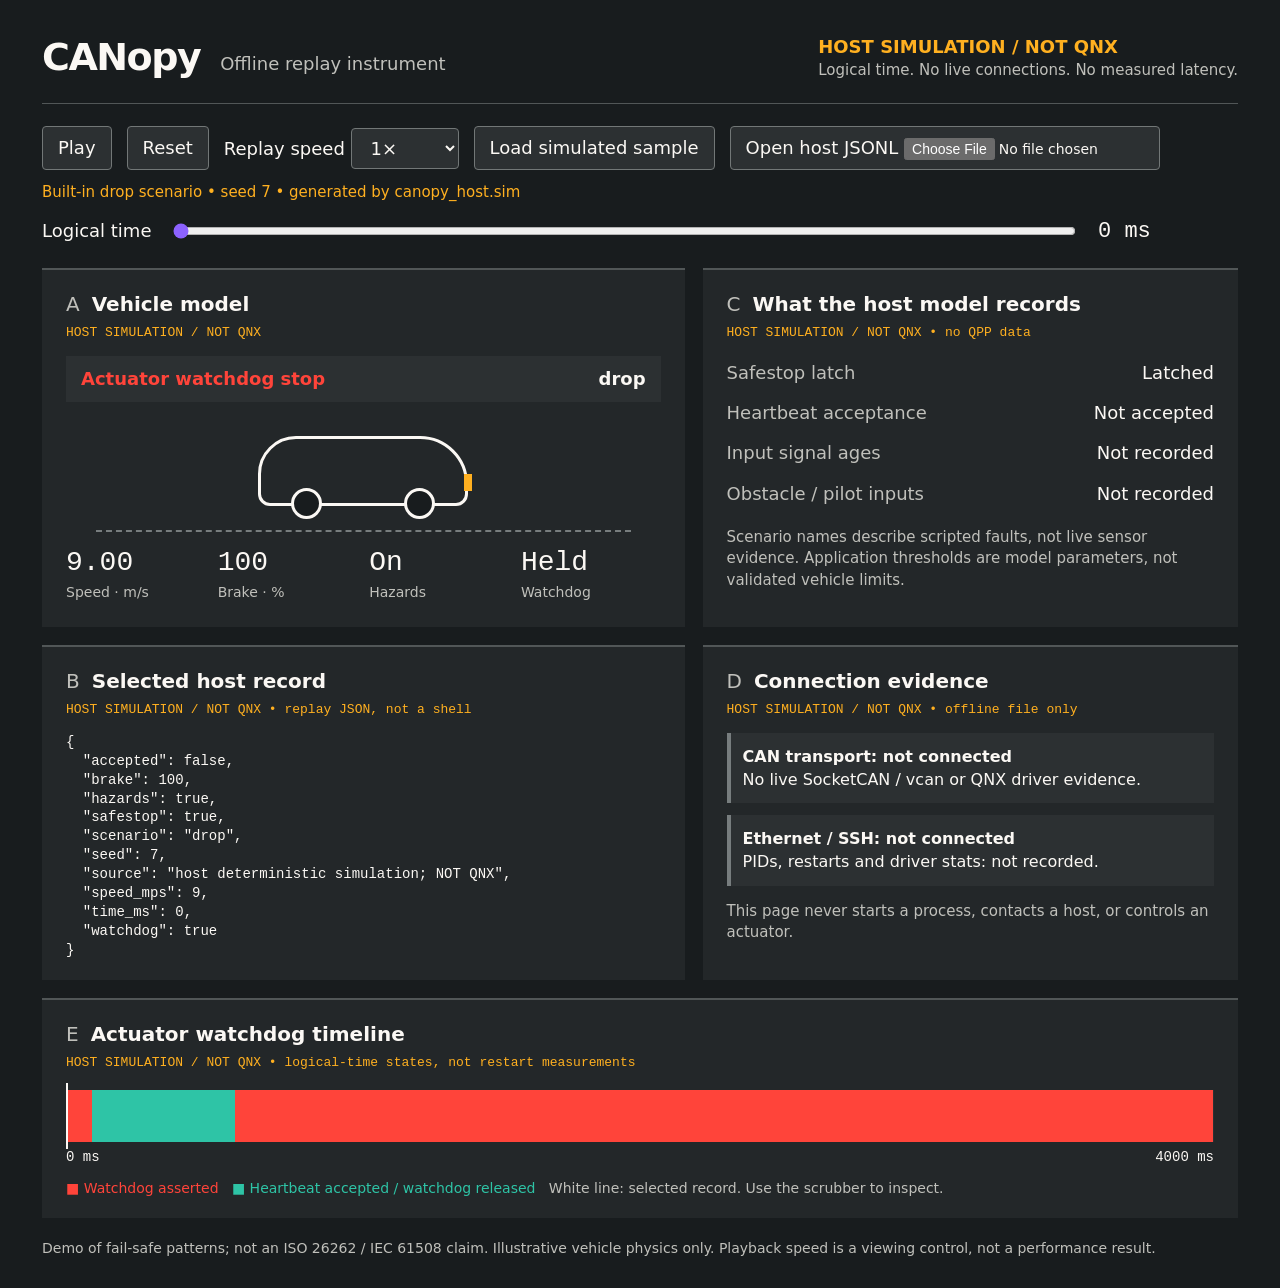
==== docs/replay/index.html @ b8d029ed "Add self-contained offline host replay dashboard and contract tests" ====
<!doctype html>
<html lang="en"><meta charset="utf-8"><meta name="viewport" content="width=device-width,initial-scale=1">
<meta http-equiv="Content-Security-Policy" content="default-src 'none'; script-src 'unsafe-inline'; style-src 'unsafe-inline'; connect-src 'none'; img-src 'none'; object-src 'none'; base-uri 'none'">
<title>CANopy | Offline host replay</title>
<style>
:root{color-scheme:dark;--bg:#181c1e;--panel:#232729;--panel2:#2c3032;--ink:#fbf8f4;--muted:#c0c0bb;--ok:#2ec4a6;--warn:#ffb020;--stop:#ff443a;--accent:#8c62ff}*{box-sizing:border-box}body{margin:0;background:var(--bg);color:var(--ink);font:18px/1.45 system-ui,sans-serif}main{max-width:1920px;margin:auto;padding:30px 42px}header{display:flex;align-items:center;justify-content:space-between;gap:20px;border-bottom:1px solid #515657;padding-bottom:18px}h1{font-size:38px;letter-spacing:-1.5px;margin:0}h1 span{font-size:18px;font-weight:400;letter-spacing:0;color:var(--muted);margin-left:20px}.truth{color:var(--warn);font-weight:700}.sub{color:var(--muted);font-size:15px}button,select,input{font:inherit}button,select,.file{background:var(--panel2);border:1px solid #727777;color:var(--ink);padding:8px 15px;border-radius:4px;cursor:pointer}button:focus-visible,select:focus-visible,input:focus-visible,.file:focus-within{outline:3px solid var(--accent);outline-offset:3px}button:hover{border-color:var(--ink)}.controls{display:flex;align-items:center;gap:15px;flex-wrap:wrap;margin:22px 0 12px}.file input{max-width:240px;font-size:14px}.scrub{display:flex;gap:20px;align-items:center;margin:12px 0 24px}.scrub input{flex:1;accent-color:var(--accent)}output{font:22px ui-monospace,monospace;min-width:140px}#message{min-height:24px;color:var(--warn);font-size:15px}.grid{display:grid;grid-template-columns:1.2fr 1fr;gap:18px}section{background:var(--panel);padding:20px 24px;min-width:0;border-top:2px solid #515657}h2{font-size:20px;font-weight:600;margin:0 0 6px}h2 b{color:var(--muted);font-weight:400;margin-right:12px}.source{font:13px ui-monospace,monospace;color:var(--warn);margin:0 0 16px}.ribbon{display:flex;justify-content:space-between;background:var(--panel2);padding:10px 15px;font-weight:650}.danger{color:var(--stop)}.vehicle{height:120px;position:relative;display:flex;align-items:center;justify-content:center;border-bottom:2px dashed #777d7e;margin:10px 30px 15px}.car{width:210px;height:70px;border:3px solid var(--ink);border-radius:38px 48px 12px 12px;position:relative}.car:before,.car:after{content:'';position:absolute;background:var(--bg);border:3px solid var(--ink);border-radius:50%;width:25px;height:25px;bottom:-16px}.car:before{left:30px}.car:after{right:30px}.hazard{position:absolute;background:var(--warn);width:8px;height:17px;right:-7px;bottom:12px;opacity:.15}.hazards-on .hazard{opacity:1}.signals{display:grid;grid-template-columns:repeat(4,1fr);gap:12px;margin-top:10px}.signals strong{display:block;font:28px ui-monospace,monospace}.signals span{font-size:14px;color:var(--muted)}dl{display:grid;grid-template-columns:1fr 1fr;gap:14px;margin:20px 0}dt{color:var(--muted)}dd{margin:0;text-align:right}pre{font:14px/1.35 ui-monospace,monospace;white-space:pre-wrap;overflow-wrap:anywhere;max-height:235px;overflow:auto;margin:0}.strip{padding:12px;border-left:4px solid #777d7e;background:var(--panel2);margin:12px 0;font-size:16px}.strip strong{display:block}.timeline{grid-column:1/-1}#band{height:52px;display:flex;position:relative;background:var(--panel2);margin-top:20px}#band i{flex:1;min-width:0;background:var(--ok)}#band i.stop{background:var(--stop)}#cursor{position:absolute;top:-7px;height:66px;width:2px;background:var(--ink)}.axis{display:flex;justify-content:space-between;font:14px ui-monospace,monospace;margin-top:7px}.legend{font-size:14px;color:var(--muted);margin-top:13px}.key{color:var(--ok)}.key.stop{color:var(--stop)}footer{font-size:14px;color:var(--muted);margin-top:20px}#sample-data{display:none}@media(min-width:1500px){main{padding-top:38px}section{padding:24px 30px}.vehicle{height:140px}pre{max-height:245px}}@media(max-width:850px){main{padding:18px}header{display:block}h1 span{display:block;margin:0}.grid{grid-template-columns:1fr}.signals{grid-template-columns:repeat(2,1fr)}.timeline{grid-column:auto}.controls{gap:8px}body{font-size:16px}dl{font-size:14px}}
</style>
<main><header><h1>CANopy<span>Offline replay instrument</span></h1><div><div class="truth">HOST SIMULATION / NOT QNX</div><div class="sub">Logical time. No live connections. No measured latency.</div></div></header>
<div class="controls"><button id="play" type="button">Play</button><button id="reset" type="button">Reset</button><label>Replay speed <select id="rate"><option value="0.25">0.25×</option><option value="1" selected>1×</option><option value="2">2×</option></select></label><button id="sample" type="button">Load simulated sample</button><label class="file">Open host JSONL <input id="file" type="file" accept=".jsonl,.txt,application/json"></label></div>
<div id="message" role="status">Built-in drop scenario • seed 7 • generated by canopy_host.sim</div>
<div class="scrub"><label for="seek">Logical time</label><input id="seek" type="range" min="0" max="400" value="0"><output id="clock" for="seek">0 ms</output></div>
<div class="grid">
<section><h2><b>A</b>Vehicle model</h2><p class="source">HOST SIMULATION / NOT QNX</p><div class="ribbon"><span id="state">Stop held</span><span id="scenario">drop</span></div><div class="vehicle"><div id="car" class="car"><i class="hazard"></i></div></div><div class="signals"><div><strong id="speed">—</strong><span>Speed · m/s</span></div><div><strong id="brake">—</strong><span>Brake · %</span></div><div><strong id="hazards">—</strong><span>Hazards</span></div><div><strong id="watchdog">—</strong><span>Watchdog</span></div></div></section>
<section><h2><b>C</b>What the host model records</h2><p class="source">HOST SIMULATION / NOT QNX • no QPP data</p><dl><dt>Safestop latch</dt><dd id="latch">—</dd><dt>Heartbeat acceptance</dt><dd id="accepted">—</dd><dt>Input signal ages</dt><dd>Not recorded</dd><dt>Obstacle / pilot inputs</dt><dd>Not recorded</dd></dl><p class="sub">Scenario names describe scripted faults, not live sensor evidence. Application thresholds are model parameters, not validated vehicle limits.</p></section>
<section><h2><b>B</b>Selected host record</h2><p class="source">HOST SIMULATION / NOT QNX • replay JSON, not a shell</p><pre id="record"></pre></section>
<section><h2><b>D</b>Connection evidence</h2><p class="source">HOST SIMULATION / NOT QNX • offline file only</p><div class="strip"><strong>CAN transport: not connected</strong>No live SocketCAN / vcan or QNX driver evidence.</div><div class="strip"><strong>Ethernet / SSH: not connected</strong>PIDs, restarts and driver stats: not recorded.</div><p class="sub">This page never starts a process, contacts a host, or controls an actuator.</p></section>
<section class="timeline"><h2><b>E</b>Actuator watchdog timeline</h2><p class="source">HOST SIMULATION / NOT QNX • logical-time states, not restart measurements</p><div id="band" aria-label="Watchdog states across replay"><span id="cursor"></span></div><div class="axis"><span id="start">0 ms</span><span id="end">4000 ms</span></div><div class="legend"><span class="key stop">■ Watchdog asserted</span> &nbsp; <span class="key">■ Heartbeat accepted / watchdog released</span> &nbsp; White line: selected record. Use the scrubber to inspect.</div></section></div>
<footer>Demo of fail-safe patterns; not an ISO 26262 / IEC 61508 claim. Illustrative vehicle physics only. Playback speed is a viewing control, not a performance result.</footer></main>
<script id="sample-data" type="application/json">{"accepted": false, "brake": 100, "hazards": true, "safestop": true, "scenario": "drop", "seed": 7, "source": "host deterministic simulation; NOT QNX", "speed_mps": 9.0, "time_ms": 0, "watchdog": true}
{"accepted": false, "brake": 100, "hazards": true, "safestop": true, "scenario": "drop", "seed": 7, "source": "host deterministic simulation; NOT QNX", "speed_mps": 8.96, "time_ms": 10, "watchdog": true}
{"accepted": false, "brake": 100, "hazards": true, "safestop": true, "scenario": "drop", "seed": 7, "source": "host deterministic simulation; NOT QNX", "speed_mps": 8.92, "time_ms": 20, "watchdog": true}
{"accepted": false, "brake": 100, "hazards": true, "safestop": true, "scenario": "drop", "seed": 7, "source": "host deterministic simulation; NOT QNX", "speed_mps": 8.88, "time_ms": 30, "watchdog": true}
{"accepted": false, "brake": 100, "hazards": true, "safestop": true, "scenario": "drop", "seed": 7, "source": "host deterministic simulation; NOT QNX", "speed_mps": 8.84, "time_ms": 40, "watchdog": true}
{"accepted": false, "brake": 100, "hazards": true, "safestop": true, "scenario": "drop", "seed": 7, "source": "host deterministic simulation; NOT QNX", "speed_mps": 8.8, "time_ms": 50, "watchdog": true}
{"accepted": false, "brake": 100, "hazards": true, "safestop": true, "scenario": "drop", "seed": 7, "source": "host deterministic simulation; NOT QNX", "speed_mps": 8.76, "time_ms": 60, "watchdog": true}
{"accepted": false, "brake": 100, "hazards": true, "safestop": true, "scenario": "drop", "seed": 7, "source": "host deterministic simulation; NOT QNX", "speed_mps": 8.72, "time_ms": 70, "watchdog": true}
{"accepted": false, "brake": 100, "hazards": true, "safestop": true, "scenario": "drop", "seed": 7, "source": "host deterministic simulation; NOT QNX", "speed_mps": 8.68, "time_ms": 80, "watchdog": true}
{"accepted": true, "brake": 100, "hazards": true, "safestop": false, "scenario": "drop", "seed": 7, "source": "host deterministic simulation; NOT QNX", "speed_mps": 8.64, "time_ms": 90, "watchdog": false}
{"accepted": true, "brake": 90, "hazards": false, "safestop": false, "scenario": "drop", "seed": 7, "source": "host deterministic simulation; NOT QNX", "speed_mps": 8.6, "time_ms": 100, "watchdog": false}
{"accepted": true, "brake": 80, "hazards": false, "safestop": false, "scenario": "drop", "seed": 7, "source": "host deterministic simulation; NOT QNX", "speed_mps": 8.564, "time_ms": 110, "watchdog": false}
{"accepted": true, "brake": 70, "hazards": false, "safestop": false, "scenario": "drop", "seed": 7, "source": "host deterministic simulation; NOT QNX", "speed_mps": 8.532, "time_ms": 120, "watchdog": false}
{"accepted": true, "brake": 60, "hazards": false, "safestop": false, "scenario": "drop", "seed": 7, "source": "host deterministic simulation; NOT QNX", "speed_mps": 8.504, "time_ms": 130, "watchdog": false}
{"accepted": true, "brake": 50, "hazards": false, "safestop": false, "scenario": "drop", "seed": 7, "source": "host deterministic simulation; NOT QNX", "speed_mps": 8.48, "time_ms": 140, "watchdog": false}
{"accepted": true, "brake": 40, "hazards": false, "safestop": false, "scenario": "drop", "seed": 7, "source": "host deterministic simulation; NOT QNX", "speed_mps": 8.46, "time_ms": 150, "watchdog": false}
{"accepted": true, "brake": 30, "hazards": false, "safestop": false, "scenario": "drop", "seed": 7, "source": "host deterministic simulation; NOT QNX", "speed_mps": 8.444, "time_ms": 160, "watchdog": false}
{"accepted": true, "brake": 20, "hazards": false, "safestop": false, "scenario": "drop", "seed": 7, "source": "host deterministic simulation; NOT QNX", "speed_mps": 8.432, "time_ms": 170, "watchdog": false}
{"accepted": true, "brake": 10, "hazards": false, "safestop": false, "scenario": "drop", "seed": 7, "source": "host deterministic simulation; NOT QNX", "speed_mps": 8.424, "time_ms": 180, "watchdog": false}
{"accepted": true, "brake": 0, "hazards": false, "safestop": false, "scenario": "drop", "seed": 7, "source": "host deterministic simulation; NOT QNX", "speed_mps": 8.42, "time_ms": 190, "watchdog": false}
{"accepted": true, "brake": 0, "hazards": false, "safestop": false, "scenario": "drop", "seed": 7, "source": "host deterministic simulation; NOT QNX", "speed_mps": 8.42, "time_ms": 200, "watchdog": false}
{"accepted": true, "brake": 0, "hazards": false, "safestop": false, "scenario": "drop", "seed": 7, "source": "host deterministic simulation; NOT QNX", "speed_mps": 8.42, "time_ms": 210, "watchdog": false}
{"accepted": true, "brake": 0, "hazards": false, "safestop": false, "scenario": "drop", "seed": 7, "source": "host deterministic simulation; NOT QNX", "speed_mps": 8.42, "time_ms": 220, "watchdog": false}
{"accepted": true, "brake": 0, "hazards": false, "safestop": false, "scenario": "drop", "seed": 7, "source": "host deterministic simulation; NOT QNX", "speed_mps": 8.42, "time_ms": 230, "watchdog": false}
{"accepted": true, "brake": 0, "hazards": false, "safestop": false, "scenario": "drop", "seed": 7, "source": "host deterministic simulation; NOT QNX", "speed_mps": 8.42, "time_ms": 240, "watchdog": false}
{"accepted": true, "brake": 0, "hazards": false, "safestop": false, "scenario": "drop", "seed": 7, "source": "host deterministic simulation; NOT QNX", "speed_mps": 8.42, "time_ms": 250, "watchdog": false}
{"accepted": true, "brake": 0, "hazards": false, "safestop": false, "scenario": "drop", "seed": 7, "source": "host deterministic simulation; NOT QNX", "speed_mps": 8.42, "time_ms": 260, "watchdog": false}
{"accepted": true, "brake": 0, "hazards": false, "safestop": false, "scenario": "drop", "seed": 7, "source": "host deterministic simulation; NOT QNX", "speed_mps": 8.42, "time_ms": 270, "watchdog": false}
{"accepted": true, "brake": 0, "hazards": false, "safestop": false, "scenario": "drop", "seed": 7, "source": "host deterministic simulation; NOT QNX", "speed_mps": 8.42, "time_ms": 280, "watchdog": false}
{"accepted": true, "brake": 0, "hazards": false, "safestop": false, "scenario": "drop", "seed": 7, "source": "host deterministic simulation; NOT QNX", "speed_mps": 8.42, "time_ms": 290, "watchdog": false}
{"accepted": true, "brake": 0, "hazards": false, "safestop": false, "scenario": "drop", "seed": 7, "source": "host deterministic simulation; NOT QNX", "speed_mps": 8.42, "time_ms": 300, "watchdog": false}
{"accepted": true, "brake": 0, "hazards": false, "safestop": false, "scenario": "drop", "seed": 7, "source": "host deterministic simulation; NOT QNX", "speed_mps": 8.42, "time_ms": 310, "watchdog": false}
{"accepted": true, "brake": 0, "hazards": false, "safestop": false, "scenario": "drop", "seed": 7, "source": "host deterministic simulation; NOT QNX", "speed_mps": 8.42, "time_ms": 320, "watchdog": false}
{"accepted": true, "brake": 0, "hazards": false, "safestop": false, "scenario": "drop", "seed": 7, "source": "host deterministic simulation; NOT QNX", "speed_mps": 8.42, "time_ms": 330, "watchdog": false}
{"accepted": true, "brake": 0, "hazards": false, "safestop": false, "scenario": "drop", "seed": 7, "source": "host deterministic simulation; NOT QNX", "speed_mps": 8.42, "time_ms": 340, "watchdog": false}
{"accepted": true, "brake": 0, "hazards": false, "safestop": false, "scenario": "drop", "seed": 7, "source": "host deterministic simulation; NOT QNX", "speed_mps": 8.42, "time_ms": 350, "watchdog": false}
{"accepted": true, "brake": 0, "hazards": false, "safestop": false, "scenario": "drop", "seed": 7, "source": "host deterministic simulation; NOT QNX", "speed_mps": 8.42, "time_ms": 360, "watchdog": false}
{"accepted": true, "brake": 0, "hazards": false, "safestop": false, "scenario": "drop", "seed": 7, "source": "host deterministic simulation; NOT QNX", "speed_mps": 8.42, "time_ms": 370, "watchdog": false}
{"accepted": true, "brake": 0, "hazards": false, "safestop": false, "scenario": "drop", "seed": 7, "source": "host deterministic simulation; NOT QNX", "speed_mps": 8.42, "time_ms": 380, "watchdog": false}
{"accepted": true, "brake": 0, "hazards": false, "safestop": false, "scenario": "drop", "seed": 7, "source": "host deterministic simulation; NOT QNX", "speed_mps": 8.42, "time_ms": 390, "watchdog": false}
{"accepted": true, "brake": 0, "hazards": false, "safestop": false, "scenario": "drop", "seed": 7, "source": "host deterministic simulation; NOT QNX", "speed_mps": 8.42, "time_ms": 400, "watchdog": false}
{"accepted": true, "brake": 0, "hazards": false, "safestop": false, "scenario": "drop", "seed": 7, "source": "host deterministic simulation; NOT QNX", "speed_mps": 8.42, "time_ms": 410, "watchdog": false}
{"accepted": true, "brake": 0, "hazards": false, "safestop": false, "scenario": "drop", "seed": 7, "source": "host deterministic simulation; NOT QNX", "speed_mps": 8.42, "time_ms": 420, "watchdog": false}
{"accepted": true, "brake": 0, "hazards": false, "safestop": false, "scenario": "drop", "seed": 7, "source": "host deterministic simulation; NOT QNX", "speed_mps": 8.42, "time_ms": 430, "watchdog": false}
{"accepted": true, "brake": 0, "hazards": false, "safestop": false, "scenario": "drop", "seed": 7, "source": "host deterministic simulation; NOT QNX", "speed_mps": 8.42, "time_ms": 440, "watchdog": false}
{"accepted": true, "brake": 0, "hazards": false, "safestop": false, "scenario": "drop", "seed": 7, "source": "host deterministic simulation; NOT QNX", "speed_mps": 8.42, "time_ms": 450, "watchdog": false}
{"accepted": true, "brake": 0, "hazards": false, "safestop": false, "scenario": "drop", "seed": 7, "source": "host deterministic simulation; NOT QNX", "speed_mps": 8.42, "time_ms": 460, "watchdog": false}
{"accepted": true, "brake": 0, "hazards": false, "safestop": false, "scenario": "drop", "seed": 7, "source": "host deterministic simulation; NOT QNX", "speed_mps": 8.42, "time_ms": 470, "watchdog": false}
{"accepted": true, "brake": 0, "hazards": false, "safestop": false, "scenario": "drop", "seed": 7, "source": "host deterministic simulation; NOT QNX", "speed_mps": 8.42, "time_ms": 480, "watchdog": false}
{"accepted": true, "brake": 0, "hazards": false, "safestop": false, "scenario": "drop", "seed": 7, "source": "host deterministic simulation; NOT QNX", "speed_mps": 8.42, "time_ms": 490, "watchdog": false}
{"accepted": false, "brake": 0, "hazards": false, "safestop": false, "scenario": "drop", "seed": 7, "source": "host deterministic simulation; NOT QNX", "speed_mps": 8.42, "time_ms": 500, "watchdog": false}
{"accepted": false, "brake": 0, "hazards": false, "safestop": false, "scenario": "drop", "seed": 7, "source": "host deterministic simulation; NOT QNX", "speed_mps": 8.42, "time_ms": 510, "watchdog": false}
{"accepted": false, "brake": 0, "hazards": false, "safestop": false, "scenario": "drop", "seed": 7, "source": "host deterministic simulation; NOT QNX", "speed_mps": 8.42, "time_ms": 520, "watchdog": false}
{"accepted": false, "brake": 0, "hazards": false, "safestop": false, "scenario": "drop", "seed": 7, "source": "host deterministic simulation; NOT QNX", "speed_mps": 8.42, "time_ms": 530, "watchdog": false}
{"accepted": false, "brake": 0, "hazards": false, "safestop": false, "scenario": "drop", "seed": 7, "source": "host deterministic simulation; NOT QNX", "speed_mps": 8.42, "time_ms": 540, "watchdog": false}
{"accepted": false, "brake": 0, "hazards": false, "safestop": false, "scenario": "drop", "seed": 7, "source": "host deterministic simulation; NOT QNX", "speed_mps": 8.42, "time_ms": 550, "watchdog": false}
{"accepted": false, "brake": 0, "hazards": false, "safestop": false, "scenario": "drop", "seed": 7, "source": "host deterministic simulation; NOT QNX", "speed_mps": 8.42, "time_ms": 560, "watchdog": false}
{"accepted": false, "brake": 0, "hazards": false, "safestop": false, "scenario": "drop", "seed": 7, "source": "host deterministic simulation; NOT QNX", "speed_mps": 8.42, "time_ms": 570, "watchdog": false}
{"accepted": false, "brake": 0, "hazards": false, "safestop": false, "scenario": "drop", "seed": 7, "source": "host deterministic simulation; NOT QNX", "speed_mps": 8.42, "time_ms": 580, "watchdog": false}
{"accepted": false, "brake": 100, "hazards": true, "safestop": false, "scenario": "drop", "seed": 7, "source": "host deterministic simulation; NOT QNX", "speed_mps": 8.42, "time_ms": 590, "watchdog": true}
{"accepted": false, "brake": 100, "hazards": true, "safestop": false, "scenario": "drop", "seed": 7, "source": "host deterministic simulation; NOT QNX", "speed_mps": 8.38, "time_ms": 600, "watchdog": true}
{"accepted": false, "brake": 100, "hazards": true, "safestop": false, "scenario": "drop", "seed": 7, "source": "host deterministic simulation; NOT QNX", "speed_mps": 8.34, "time_ms": 610, "watchdog": true}
{"accepted": false, "brake": 100, "hazards": true, "safestop": false, "scenario": "drop", "seed": 7, "source": "host deterministic simulation; NOT QNX", "speed_mps": 8.3, "time_ms": 620, "watchdog": true}
{"accepted": false, "brake": 100, "hazards": true, "safestop": false, "scenario": "drop", "seed": 7, "source": "host deterministic simulation; NOT QNX", "speed_mps": 8.26, "time_ms": 630, "watchdog": true}
{"accepted": false, "brake": 100, "hazards": true, "safestop": false, "scenario": "drop", "seed": 7, "source": "host deterministic simulation; NOT QNX", "speed_mps": 8.22, "time_ms": 640, "watchdog": true}
{"accepted": false, "brake": 100, "hazards": true, "safestop": false, "scenario": "drop", "seed": 7, "source": "host deterministic simulation; NOT QNX", "speed_mps": 8.18, "time_ms": 650, "watchdog": true}
{"accepted": false, "brake": 100, "hazards": true, "safestop": false, "scenario": "drop", "seed": 7, "source": "host deterministic simulation; NOT QNX", "speed_mps": 8.14, "time_ms": 660, "watchdog": true}
{"accepted": false, "brake": 100, "hazards": true, "safestop": false, "scenario": "drop", "seed": 7, "source": "host deterministic simulation; NOT QNX", "speed_mps": 8.1, "time_ms": 670, "watchdog": true}
{"accepted": false, "brake": 100, "hazards": true, "safestop": false, "scenario": "drop", "seed": 7, "source": "host deterministic simulation; NOT QNX", "speed_mps": 8.06, "time_ms": 680, "watchdog": true}
{"accepted": false, "brake": 100, "hazards": true, "safestop": false, "scenario": "drop", "seed": 7, "source": "host deterministic simulation; NOT QNX", "speed_mps": 8.02, "time_ms": 690, "watchdog": true}
{"accepted": false, "brake": 100, "hazards": true, "safestop": false, "scenario": "drop", "seed": 7, "source": "host deterministic simulation; NOT QNX", "speed_mps": 7.98, "time_ms": 700, "watchdog": true}
{"accepted": false, "brake": 100, "hazards": true, "safestop": false, "scenario": "drop", "seed": 7, "source": "host deterministic simulation; NOT QNX", "speed_mps": 7.94, "time_ms": 710, "watchdog": true}
{"accepted": false, "brake": 100, "hazards": true, "safestop": false, "scenario": "drop", "seed": 7, "source": "host deterministic simulation; NOT QNX", "speed_mps": 7.9, "time_ms": 720, "watchdog": true}
{"accepted": false, "brake": 100, "hazards": true, "safestop": false, "scenario": "drop", "seed": 7, "source": "host deterministic simulation; NOT QNX", "speed_mps": 7.86, "time_ms": 730, "watchdog": true}
{"accepted": false, "brake": 100, "hazards": true, "safestop": false, "scenario": "drop", "seed": 7, "source": "host deterministic simulation; NOT QNX", "speed_mps": 7.82, "time_ms": 740, "watchdog": true}
{"accepted": false, "brake": 100, "hazards": true, "safestop": false, "scenario": "drop", "seed": 7, "source": "host deterministic simulation; NOT QNX", "speed_mps": 7.78, "time_ms": 750, "watchdog": true}
{"accepted": false, "brake": 100, "hazards": true, "safestop": false, "scenario": "drop", "seed": 7, "source": "host deterministic simulation; NOT QNX", "speed_mps": 7.74, "time_ms": 760, "watchdog": true}
{"accepted": false, "brake": 100, "hazards": true, "safestop": false, "scenario": "drop", "seed": 7, "source": "host deterministic simulation; NOT QNX", "speed_mps": 7.7, "time_ms": 770, "watchdog": true}
{"accepted": false, "brake": 100, "hazards": true, "safestop": false, "scenario": "drop", "seed": 7, "source": "host deterministic simulation; NOT QNX", "speed_mps": 7.66, "time_ms": 780, "watchdog": true}
{"accepted": false, "brake": 100, "hazards": true, "safestop": false, "scenario": "drop", "seed": 7, "source": "host deterministic simulation; NOT QNX", "speed_mps": 7.62, "time_ms": 790, "watchdog": true}
{"accepted": false, "brake": 100, "hazards": true, "safestop": false, "scenario": "drop", "seed": 7, "source": "host deterministic simulation; NOT QNX", "speed_mps": 7.58, "time_ms": 800, "watchdog": true}
{"accepted": false, "brake": 100, "hazards": true, "safestop": false, "scenario": "drop", "seed": 7, "source": "host deterministic simulation; NOT QNX", "speed_mps": 7.54, "time_ms": 810, "watchdog": true}
{"accepted": false, "brake": 100, "hazards": true, "safestop": false, "scenario": "drop", "seed": 7, "source": "host deterministic simulation; NOT QNX", "speed_mps": 7.5, "time_ms": 820, "watchdog": true}
{"accepted": false, "brake": 100, "hazards": true, "safestop": false, "scenario": "drop", "seed": 7, "source": "host deterministic simulation; NOT QNX", "speed_mps": 7.46, "time_ms": 830, "watchdog": true}
{"accepted": false, "brake": 100, "hazards": true, "safestop": false, "scenario": "drop", "seed": 7, "source": "host deterministic simulation; NOT QNX", "speed_mps": 7.42, "time_ms": 840, "watchdog": true}
{"accepted": false, "brake": 100, "hazards": true, "safestop": false, "scenario": "drop", "seed": 7, "source": "host deterministic simulation; NOT QNX", "speed_mps": 7.38, "time_ms": 850, "watchdog": true}
{"accepted": false, "brake": 100, "hazards": true, "safestop": false, "scenario": "drop", "seed": 7, "source": "host deterministic simulation; NOT QNX", "speed_mps": 7.34, "time_ms": 860, "watchdog": true}
{"accepted": false, "brake": 100, "hazards": true, "safestop": false, "scenario": "drop", "seed": 7, "source": "host deterministic simulation; NOT QNX", "speed_mps": 7.3, "time_ms": 870, "watchdog": true}
{"accepted": false, "brake": 100, "hazards": true, "safestop": false, "scenario": "drop", "seed": 7, "source": "host deterministic simulation; NOT QNX", "speed_mps": 7.26, "time_ms": 880, "watchdog": true}
{"accepted": false, "brake": 100, "hazards": true, "safestop": false, "scenario": "drop", "seed": 7, "source": "host deterministic simulation; NOT QNX", "speed_mps": 7.22, "time_ms": 890, "watchdog": true}
{"accepted": false, "brake": 100, "hazards": true, "safestop": false, "scenario": "drop", "seed": 7, "source": "host deterministic simulation; NOT QNX", "speed_mps": 7.18, "time_ms": 900, "watchdog": true}
{"accepted": false, "brake": 100, "hazards": true, "safestop": false, "scenario": "drop", "seed": 7, "source": "host deterministic simulation; NOT QNX", "speed_mps": 7.14, "time_ms": 910, "watchdog": true}
{"accepted": false, "brake": 100, "hazards": true, "safestop": false, "scenario": "drop", "seed": 7, "source": "host deterministic simulation; NOT QNX", "speed_mps": 7.1, "time_ms": 920, "watchdog": true}
{"accepted": false, "brake": 100, "hazards": true, "safestop": false, "scenario": "drop", "seed": 7, "source": "host deterministic simulation; NOT QNX", "speed_mps": 7.06, "time_ms": 930, "watchdog": true}
{"accepted": false, "brake": 100, "hazards": true, "safestop": false, "scenario": "drop", "seed": 7, "source": "host deterministic simulation; NOT QNX", "speed_mps": 7.02, "time_ms": 940, "watchdog": true}
{"accepted": false, "brake": 100, "hazards": true, "safestop": false, "scenario": "drop", "seed": 7, "source": "host deterministic simulation; NOT QNX", "speed_mps": 6.98, "time_ms": 950, "watchdog": true}
{"accepted": false, "brake": 100, "hazards": true, "safestop": false, "scenario": "drop", "seed": 7, "source": "host deterministic simulation; NOT QNX", "speed_mps": 6.94, "time_ms": 960, "watchdog": true}
{"accepted": false, "brake": 100, "hazards": true, "safestop": false, "scenario": "drop", "seed": 7, "source": "host deterministic simulation; NOT QNX", "speed_mps": 6.9, "time_ms": 970, "watchdog": true}
{"accepted": false, "brake": 100, "hazards": true, "safestop": false, "scenario": "drop", "seed": 7, "source": "host deterministic simulation; NOT QNX", "speed_mps": 6.86, "time_ms": 980, "watchdog": true}
{"accepted": false, "brake": 100, "hazards": true, "safestop": false, "scenario": "drop", "seed": 7, "source": "host deterministic simulation; NOT QNX", "speed_mps": 6.82, "time_ms": 990, "watchdog": true}
{"accepted": false, "brake": 100, "hazards": true, "safestop": false, "scenario": "drop", "seed": 7, "source": "host deterministic simulation; NOT QNX", "speed_mps": 6.78, "time_ms": 1000, "watchdog": true}
{"accepted": false, "brake": 100, "hazards": true, "safestop": false, "scenario": "drop", "seed": 7, "source": "host deterministic simulation; NOT QNX", "speed_mps": 6.74, "time_ms": 1010, "watchdog": true}
{"accepted": false, "brake": 100, "hazards": true, "safestop": false, "scenario": "drop", "seed": 7, "source": "host deterministic simulation; NOT QNX", "speed_mps": 6.7, "time_ms": 1020, "watchdog": true}
{"accepted": false, "brake": 100, "hazards": true, "safestop": false, "scenario": "drop", "seed": 7, "source": "host deterministic simulation; NOT QNX", "speed_mps": 6.66, "time_ms": 1030, "watchdog": true}
{"accepted": false, "brake": 100, "hazards": true, "safestop": false, "scenario": "drop", "seed": 7, "source": "host deterministic simulation; NOT QNX", "speed_mps": 6.62, "time_ms": 1040, "watchdog": true}
{"accepted": false, "brake": 100, "hazards": true, "safestop": false, "scenario": "drop", "seed": 7, "source": "host deterministic simulation; NOT QNX", "speed_mps": 6.58, "time_ms": 1050, "watchdog": true}
{"accepted": false, "brake": 100, "hazards": true, "safestop": false, "scenario": "drop", "seed": 7, "source": "host deterministic simulation; NOT QNX", "speed_mps": 6.54, "time_ms": 1060, "watchdog": true}
{"accepted": false, "brake": 100, "hazards": true, "safestop": false, "scenario": "drop", "seed": 7, "source": "host deterministic simulation; NOT QNX", "speed_mps": 6.5, "time_ms": 1070, "watchdog": true}
{"accepted": false, "brake": 100, "hazards": true, "safestop": false, "scenario": "drop", "seed": 7, "source": "host deterministic simulation; NOT QNX", "speed_mps": 6.46, "time_ms": 1080, "watchdog": true}
{"accepted": false, "brake": 100, "hazards": true, "safestop": false, "scenario": "drop", "seed": 7, "source": "host deterministic simulation; NOT QNX", "speed_mps": 6.42, "time_ms": 1090, "watchdog": true}
{"accepted": false, "brake": 100, "hazards": true, "safestop": false, "scenario": "drop", "seed": 7, "source": "host deterministic simulation; NOT QNX", "speed_mps": 6.38, "time_ms": 1100, "watchdog": true}
{"accepted": false, "brake": 100, "hazards": true, "safestop": false, "scenario": "drop", "seed": 7, "source": "host deterministic simulation; NOT QNX", "speed_mps": 6.34, "time_ms": 1110, "watchdog": true}
{"accepted": false, "brake": 100, "hazards": true, "safestop": false, "scenario": "drop", "seed": 7, "source": "host deterministic simulation; NOT QNX", "speed_mps": 6.3, "time_ms": 1120, "watchdog": true}
{"accepted": false, "brake": 100, "hazards": true, "safestop": false, "scenario": "drop", "seed": 7, "source": "host deterministic simulation; NOT QNX", "speed_mps": 6.26, "time_ms": 1130, "watchdog": true}
{"accepted": false, "brake": 100, "hazards": true, "safestop": false, "scenario": "drop", "seed": 7, "source": "host deterministic simulation; NOT QNX", "speed_mps": 6.22, "time_ms": 1140, "watchdog": true}
{"accepted": false, "brake": 100, "hazards": true, "safestop": false, "scenario": "drop", "seed": 7, "source": "host deterministic simulation; NOT QNX", "speed_mps": 6.18, "time_ms": 1150, "watchdog": true}
{"accepted": false, "brake": 100, "hazards": true, "safestop": false, "scenario": "drop", "seed": 7, "source": "host deterministic simulation; NOT QNX", "speed_mps": 6.14, "time_ms": 1160, "watchdog": true}
{"accepted": false, "brake": 100, "hazards": true, "safestop": false, "scenario": "drop", "seed": 7, "source": "host deterministic simulation; NOT QNX", "speed_mps": 6.1, "time_ms": 1170, "watchdog": true}
{"accepted": false, "brake": 100, "hazards": true, "safestop": false, "scenario": "drop", "seed": 7, "source": "host deterministic simulation; NOT QNX", "speed_mps": 6.06, "time_ms": 1180, "watchdog": true}
{"accepted": false, "brake": 100, "hazards": true, "safestop": false, "scenario": "drop", "seed": 7, "source": "host deterministic simulation; NOT QNX", "speed_mps": 6.02, "time_ms": 1190, "watchdog": true}
{"accepted": false, "brake": 100, "hazards": true, "safestop": false, "scenario": "drop", "seed": 7, "source": "host deterministic simulation; NOT QNX", "speed_mps": 5.98, "time_ms": 1200, "watchdog": true}
{"accepted": false, "brake": 100, "hazards": true, "safestop": false, "scenario": "drop", "seed": 7, "source": "host deterministic simulation; NOT QNX", "speed_mps": 5.94, "time_ms": 1210, "watchdog": true}
{"accepted": false, "brake": 100, "hazards": true, "safestop": false, "scenario": "drop", "seed": 7, "source": "host deterministic simulation; NOT QNX", "speed_mps": 5.9, "time_ms": 1220, "watchdog": true}
{"accepted": false, "brake": 100, "hazards": true, "safestop": false, "scenario": "drop", "seed": 7, "source": "host deterministic simulation; NOT QNX", "speed_mps": 5.86, "time_ms": 1230, "watchdog": true}
{"accepted": false, "brake": 100, "hazards": true, "safestop": false, "scenario": "drop", "seed": 7, "source": "host deterministic simulation; NOT QNX", "speed_mps": 5.82, "time_ms": 1240, "watchdog": true}
{"accepted": false, "brake": 100, "hazards": true, "safestop": false, "scenario": "drop", "seed": 7, "source": "host deterministic simulation; NOT QNX", "speed_mps": 5.78, "time_ms": 1250, "watchdog": true}
{"accepted": false, "brake": 100, "hazards": true, "safestop": false, "scenario": "drop", "seed": 7, "source": "host deterministic simulation; NOT QNX", "speed_mps": 5.74, "time_ms": 1260, "watchdog": true}
{"accepted": false, "brake": 100, "hazards": true, "safestop": false, "scenario": "drop", "seed": 7, "source": "host deterministic simulation; NOT QNX", "speed_mps": 5.7, "time_ms": 1270, "watchdog": true}
{"accepted": false, "brake": 100, "hazards": true, "safestop": false, "scenario": "drop", "seed": 7, "source": "host deterministic simulation; NOT QNX", "speed_mps": 5.66, "time_ms": 1280, "watchdog": true}
{"accepted": false, "brake": 100, "hazards": true, "safestop": false, "scenario": "drop", "seed": 7, "source": "host deterministic simulation; NOT QNX", "speed_mps": 5.62, "time_ms": 1290, "watchdog": true}
{"accepted": false, "brake": 100, "hazards": true, "safestop": false, "scenario": "drop", "seed": 7, "source": "host deterministic simulation; NOT QNX", "speed_mps": 5.58, "time_ms": 1300, "watchdog": true}
{"accepted": false, "brake": 100, "hazards": true, "safestop": false, "scenario": "drop", "seed": 7, "source": "host deterministic simulation; NOT QNX", "speed_mps": 5.54, "time_ms": 1310, "watchdog": true}
{"accepted": false, "brake": 100, "hazards": true, "safestop": false, "scenario": "drop", "seed": 7, "source": "host deterministic simulation; NOT QNX", "speed_mps": 5.5, "time_ms": 1320, "watchdog": true}
{"accepted": false, "brake": 100, "hazards": true, "safestop": false, "scenario": "drop", "seed": 7, "source": "host deterministic simulation; NOT QNX", "speed_mps": 5.46, "time_ms": 1330, "watchdog": true}
{"accepted": false, "brake": 100, "hazards": true, "safestop": false, "scenario": "drop", "seed": 7, "source": "host deterministic simulation; NOT QNX", "speed_mps": 5.42, "time_ms": 1340, "watchdog": true}
{"accepted": false, "brake": 100, "hazards": true, "safestop": false, "scenario": "drop", "seed": 7, "source": "host deterministic simulation; NOT QNX", "speed_mps": 5.38, "time_ms": 1350, "watchdog": true}
{"accepted": false, "brake": 100, "hazards": true, "safestop": false, "scenario": "drop", "seed": 7, "source": "host deterministic simulation; NOT QNX", "speed_mps": 5.34, "time_ms": 1360, "watchdog": true}
{"accepted": false, "brake": 100, "hazards": true, "safestop": false, "scenario": "drop", "seed": 7, "source": "host deterministic simulation; NOT QNX", "speed_mps": 5.3, "time_ms": 1370, "watchdog": true}
{"accepted": false, "brake": 100, "hazards": true, "safestop": false, "scenario": "drop", "seed": 7, "source": "host deterministic simulation; NOT QNX", "speed_mps": 5.26, "time_ms": 1380, "watchdog": true}
{"accepted": false, "brake": 100, "hazards": true, "safestop": false, "scenario": "drop", "seed": 7, "source": "host deterministic simulation; NOT QNX", "speed_mps": 5.22, "time_ms": 1390, "watchdog": true}
{"accepted": false, "brake": 100, "hazards": true, "safestop": false, "scenario": "drop", "seed": 7, "source": "host deterministic simulation; NOT QNX", "speed_mps": 5.18, "time_ms": 1400, "watchdog": true}
{"accepted": false, "brake": 100, "hazards": true, "safestop": false, "scenario": "drop", "seed": 7, "source": "host deterministic simulation; NOT QNX", "speed_mps": 5.14, "time_ms": 1410, "watchdog": true}
{"accepted": false, "brake": 100, "hazards": true, "safestop": false, "scenario": "drop", "seed": 7, "source": "host deterministic simulation; NOT QNX", "speed_mps": 5.1, "time_ms": 1420, "watchdog": true}
{"accepted": false, "brake": 100, "hazards": true, "safestop": false, "scenario": "drop", "seed": 7, "source": "host deterministic simulation; NOT QNX", "speed_mps": 5.06, "time_ms": 1430, "watchdog": true}
{"accepted": false, "brake": 100, "hazards": true, "safestop": false, "scenario": "drop", "seed": 7, "source": "host deterministic simulation; NOT QNX", "speed_mps": 5.02, "time_ms": 1440, "watchdog": true}
{"accepted": false, "brake": 100, "hazards": true, "safestop": false, "scenario": "drop", "seed": 7, "source": "host deterministic simulation; NOT QNX", "speed_mps": 4.98, "time_ms": 1450, "watchdog": true}
{"accepted": false, "brake": 100, "hazards": true, "safestop": false, "scenario": "drop", "seed": 7, "source": "host deterministic simulation; NOT QNX", "speed_mps": 4.94, "time_ms": 1460, "watchdog": true}
{"accepted": false, "brake": 100, "hazards": true, "safestop": false, "scenario": "drop", "seed": 7, "source": "host deterministic simulation; NOT QNX", "speed_mps": 4.9, "time_ms": 1470, "watchdog": true}
{"accepted": false, "brake": 100, "hazards": true, "safestop": false, "scenario": "drop", "seed": 7, "source": "host deterministic simulation; NOT QNX", "speed_mps": 4.86, "time_ms": 1480, "watchdog": true}
{"accepted": false, "brake": 100, "hazards": true, "safestop": false, "scenario": "drop", "seed": 7, "source": "host deterministic simulation; NOT QNX", "speed_mps": 4.82, "time_ms": 1490, "watchdog": true}
{"accepted": false, "brake": 100, "hazards": true, "safestop": false, "scenario": "drop", "seed": 7, "source": "host deterministic simulation; NOT QNX", "speed_mps": 4.78, "time_ms": 1500, "watchdog": true}
{"accepted": false, "brake": 100, "hazards": true, "safestop": false, "scenario": "drop", "seed": 7, "source": "host deterministic simulation; NOT QNX", "speed_mps": 4.74, "time_ms": 1510, "watchdog": true}
{"accepted": false, "brake": 100, "hazards": true, "safestop": false, "scenario": "drop", "seed": 7, "source": "host deterministic simulation; NOT QNX", "speed_mps": 4.7, "time_ms": 1520, "watchdog": true}
{"accepted": false, "brake": 100, "hazards": true, "safestop": false, "scenario": "drop", "seed": 7, "source": "host deterministic simulation; NOT QNX", "speed_mps": 4.66, "time_ms": 1530, "watchdog": true}
{"accepted": false, "brake": 100, "hazards": true, "safestop": false, "scenario": "drop", "seed": 7, "source": "host deterministic simulation; NOT QNX", "speed_mps": 4.62, "time_ms": 1540, "watchdog": true}
{"accepted": false, "brake": 100, "hazards": true, "safestop": false, "scenario": "drop", "seed": 7, "source": "host deterministic simulation; NOT QNX", "speed_mps": 4.58, "time_ms": 1550, "watchdog": true}
{"accepted": false, "brake": 100, "hazards": true, "safestop": false, "scenario": "drop", "seed": 7, "source": "host deterministic simulation; NOT QNX", "speed_mps": 4.54, "time_ms": 1560, "watchdog": true}
{"accepted": false, "brake": 100, "hazards": true, "safestop": false, "scenario": "drop", "seed": 7, "source": "host deterministic simulation; NOT QNX", "speed_mps": 4.5, "time_ms": 1570, "watchdog": true}
{"accepted": false, "brake": 100, "hazards": true, "safestop": false, "scenario": "drop", "seed": 7, "source": "host deterministic simulation; NOT QNX", "speed_mps": 4.46, "time_ms": 1580, "watchdog": true}
{"accepted": false, "brake": 100, "hazards": true, "safestop": false, "scenario": "drop", "seed": 7, "source": "host deterministic simulation; NOT QNX", "speed_mps": 4.42, "time_ms": 1590, "watchdog": true}
{"accepted": false, "brake": 100, "hazards": true, "safestop": false, "scenario": "drop", "seed": 7, "source": "host deterministic simulation; NOT QNX", "speed_mps": 4.38, "time_ms": 1600, "watchdog": true}
{"accepted": false, "brake": 100, "hazards": true, "safestop": false, "scenario": "drop", "seed": 7, "source": "host deterministic simulation; NOT QNX", "speed_mps": 4.34, "time_ms": 1610, "watchdog": true}
{"accepted": false, "brake": 100, "hazards": true, "safestop": false, "scenario": "drop", "seed": 7, "source": "host deterministic simulation; NOT QNX", "speed_mps": 4.3, "time_ms": 1620, "watchdog": true}
{"accepted": false, "brake": 100, "hazards": true, "safestop": false, "scenario": "drop", "seed": 7, "source": "host deterministic simulation; NOT QNX", "speed_mps": 4.26, "time_ms": 1630, "watchdog": true}
{"accepted": false, "brake": 100, "hazards": true, "safestop": false, "scenario": "drop", "seed": 7, "source": "host deterministic simulation; NOT QNX", "speed_mps": 4.22, "time_ms": 1640, "watchdog": true}
{"accepted": false, "brake": 100, "hazards": true, "safestop": false, "scenario": "drop", "seed": 7, "source": "host deterministic simulation; NOT QNX", "speed_mps": 4.18, "time_ms": 1650, "watchdog": true}
{"accepted": false, "brake": 100, "hazards": true, "safestop": false, "scenario": "drop", "seed": 7, "source": "host deterministic simulation; NOT QNX", "speed_mps": 4.14, "time_ms": 1660, "watchdog": true}
{"accepted": false, "brake": 100, "hazards": true, "safestop": false, "scenario": "drop", "seed": 7, "source": "host deterministic simulation; NOT QNX", "speed_mps": 4.1, "time_ms": 1670, "watchdog": true}
{"accepted": false, "brake": 100, "hazards": true, "safestop": false, "scenario": "drop", "seed": 7, "source": "host deterministic simulation; NOT QNX", "speed_mps": 4.06, "time_ms": 1680, "watchdog": true}
{"accepted": false, "brake": 100, "hazards": true, "safestop": false, "scenario": "drop", "seed": 7, "source": "host deterministic simulation; NOT QNX", "speed_mps": 4.02, "time_ms": 1690, "watchdog": true}
{"accepted": false, "brake": 100, "hazards": true, "safestop": false, "scenario": "drop", "seed": 7, "source": "host deterministic simulation; NOT QNX", "speed_mps": 3.98, "time_ms": 1700, "watchdog": true}
{"accepted": false, "brake": 100, "hazards": true, "safestop": false, "scenario": "drop", "seed": 7, "source": "host deterministic simulation; NOT QNX", "speed_mps": 3.94, "time_ms": 1710, "watchdog": true}
{"accepted": false, "brake": 100, "hazards": true, "safestop": false, "scenario": "drop", "seed": 7, "source": "host deterministic simulation; NOT QNX", "speed_mps": 3.9, "time_ms": 1720, "watchdog": true}
{"accepted": false, "brake": 100, "hazards": true, "safestop": false, "scenario": "drop", "seed": 7, "source": "host deterministic simulation; NOT QNX", "speed_mps": 3.86, "time_ms": 1730, "watchdog": true}
{"accepted": false, "brake": 100, "hazards": true, "safestop": false, "scenario": "drop", "seed": 7, "source": "host deterministic simulation; NOT QNX", "speed_mps": 3.82, "time_ms": 1740, "watchdog": true}
{"accepted": false, "brake": 100, "hazards": true, "safestop": false, "scenario": "drop", "seed": 7, "source": "host deterministic simulation; NOT QNX", "speed_mps": 3.78, "time_ms": 1750, "watchdog": true}
{"accepted": false, "brake": 100, "hazards": true, "safestop": false, "scenario": "drop", "seed": 7, "source": "host deterministic simulation; NOT QNX", "speed_mps": 3.74, "time_ms": 1760, "watchdog": true}
{"accepted": false, "brake": 100, "hazards": true, "safestop": false, "scenario": "drop", "seed": 7, "source": "host deterministic simulation; NOT QNX", "speed_mps": 3.7, "time_ms": 1770, "watchdog": true}
{"accepted": false, "brake": 100, "hazards": true, "safestop": false, "scenario": "drop", "seed": 7, "source": "host deterministic simulation; NOT QNX", "speed_mps": 3.66, "time_ms": 1780, "watchdog": true}
{"accepted": false, "brake": 100, "hazards": true, "safestop": false, "scenario": "drop", "seed": 7, "source": "host deterministic simulation; NOT QNX", "speed_mps": 3.62, "time_ms": 1790, "watchdog": true}
{"accepted": false, "brake": 100, "hazards": true, "safestop": false, "scenario": "drop", "seed": 7, "source": "host deterministic simulation; NOT QNX", "speed_mps": 3.58, "time_ms": 1800, "watchdog": true}
{"accepted": false, "brake": 100, "hazards": true, "safestop": false, "scenario": "drop", "seed": 7, "source": "host deterministic simulation; NOT QNX", "speed_mps": 3.54, "time_ms": 1810, "watchdog": true}
{"accepted": false, "brake": 100, "hazards": true, "safestop": false, "scenario": "drop", "seed": 7, "source": "host deterministic simulation; NOT QNX", "speed_mps": 3.5, "time_ms": 1820, "watchdog": true}
{"accepted": false, "brake": 100, "hazards": true, "safestop": false, "scenario": "drop", "seed": 7, "source": "host deterministic simulation; NOT QNX", "speed_mps": 3.46, "time_ms": 1830, "watchdog": true}
{"accepted": false, "brake": 100, "hazards": true, "safestop": false, "scenario": "drop", "seed": 7, "source": "host deterministic simulation; NOT QNX", "speed_mps": 3.42, "time_ms": 1840, "watchdog": true}
{"accepted": false, "brake": 100, "hazards": true, "safestop": false, "scenario": "drop", "seed": 7, "source": "host deterministic simulation; NOT QNX", "speed_mps": 3.38, "time_ms": 1850, "watchdog": true}
{"accepted": false, "brake": 100, "hazards": true, "safestop": false, "scenario": "drop", "seed": 7, "source": "host deterministic simulation; NOT QNX", "speed_mps": 3.34, "time_ms": 1860, "watchdog": true}
{"accepted": false, "brake": 100, "hazards": true, "safestop": false, "scenario": "drop", "seed": 7, "source": "host deterministic simulation; NOT QNX", "speed_mps": 3.3, "time_ms": 1870, "watchdog": true}
{"accepted": false, "brake": 100, "hazards": true, "safestop": false, "scenario": "drop", "seed": 7, "source": "host deterministic simulation; NOT QNX", "speed_mps": 3.26, "time_ms": 1880, "watchdog": true}
{"accepted": false, "brake": 100, "hazards": true, "safestop": false, "scenario": "drop", "seed": 7, "source": "host deterministic simulation; NOT QNX", "speed_mps": 3.22, "time_ms": 1890, "watchdog": true}
{"accepted": false, "brake": 100, "hazards": true, "safestop": false, "scenario": "drop", "seed": 7, "source": "host deterministic simulation; NOT QNX", "speed_mps": 3.18, "time_ms": 1900, "watchdog": true}
{"accepted": false, "brake": 100, "hazards": true, "safestop": false, "scenario": "drop", "seed": 7, "source": "host deterministic simulation; NOT QNX", "speed_mps": 3.14, "time_ms": 1910, "watchdog": true}
{"accepted": false, "brake": 100, "hazards": true, "safestop": false, "scenario": "drop", "seed": 7, "source": "host deterministic simulation; NOT QNX", "speed_mps": 3.1, "time_ms": 1920, "watchdog": true}
{"accepted": false, "brake": 100, "hazards": true, "safestop": false, "scenario": "drop", "seed": 7, "source": "host deterministic simulation; NOT QNX", "speed_mps": 3.06, "time_ms": 1930, "watchdog": true}
{"accepted": false, "brake": 100, "hazards": true, "safestop": false, "scenario": "drop", "seed": 7, "source": "host deterministic simulation; NOT QNX", "speed_mps": 3.02, "time_ms": 1940, "watchdog": true}
{"accepted": false, "brake": 100, "hazards": true, "safestop": false, "scenario": "drop", "seed": 7, "source": "host deterministic simulation; NOT QNX", "speed_mps": 2.98, "time_ms": 1950, "watchdog": true}
{"accepted": false, "brake": 100, "hazards": true, "safestop": false, "scenario": "drop", "seed": 7, "source": "host deterministic simulation; NOT QNX", "speed_mps": 2.94, "time_ms": 1960, "watchdog": true}
{"accepted": false, "brake": 100, "hazards": true, "safestop": false, "scenario": "drop", "seed": 7, "source": "host deterministic simulation; NOT QNX", "speed_mps": 2.9, "time_ms": 1970, "watchdog": true}
{"accepted": false, "brake": 100, "hazards": true, "safestop": false, "scenario": "drop", "seed": 7, "source": "host deterministic simulation; NOT QNX", "speed_mps": 2.86, "time_ms": 1980, "watchdog": true}
{"accepted": false, "brake": 100, "hazards": true, "safestop": false, "scenario": "drop", "seed": 7, "source": "host deterministic simulation; NOT QNX", "speed_mps": 2.82, "time_ms": 1990, "watchdog": true}
{"accepted": false, "brake": 100, "hazards": true, "safestop": false, "scenario": "drop", "seed": 7, "source": "host deterministic simulation; NOT QNX", "speed_mps": 2.78, "time_ms": 2000, "watchdog": true}
{"accepted": false, "brake": 100, "hazards": true, "safestop": false, "scenario": "drop", "seed": 7, "source": "host deterministic simulation; NOT QNX", "speed_mps": 2.74, "time_ms": 2010, "watchdog": true}
{"accepted": false, "brake": 100, "hazards": true, "safestop": false, "scenario": "drop", "seed": 7, "source": "host deterministic simulation; NOT QNX", "speed_mps": 2.7, "time_ms": 2020, "watchdog": true}
{"accepted": false, "brake": 100, "hazards": true, "safestop": false, "scenario": "drop", "seed": 7, "source": "host deterministic simulation; NOT QNX", "speed_mps": 2.66, "time_ms": 2030, "watchdog": true}
{"accepted": false, "brake": 100, "hazards": true, "safestop": false, "scenario": "drop", "seed": 7, "source": "host deterministic simulation; NOT QNX", "speed_mps": 2.62, "time_ms": 2040, "watchdog": true}
{"accepted": false, "brake": 100, "hazards": true, "safestop": false, "scenario": "drop", "seed": 7, "source": "host deterministic simulation; NOT QNX", "speed_mps": 2.58, "time_ms": 2050, "watchdog": true}
{"accepted": false, "brake": 100, "hazards": true, "safestop": false, "scenario": "drop", "seed": 7, "source": "host deterministic simulation; NOT QNX", "speed_mps": 2.54, "time_ms": 2060, "watchdog": true}
{"accepted": false, "brake": 100, "hazards": true, "safestop": false, "scenario": "drop", "seed": 7, "source": "host deterministic simulation; NOT QNX", "speed_mps": 2.5, "time_ms": 2070, "watchdog": true}
{"accepted": false, "brake": 100, "hazards": true, "safestop": false, "scenario": "drop", "seed": 7, "source": "host deterministic simulation; NOT QNX", "speed_mps": 2.46, "time_ms": 2080, "watchdog": true}
{"accepted": false, "brake": 100, "hazards": true, "safestop": false, "scenario": "drop", "seed": 7, "source": "host deterministic simulation; NOT QNX", "speed_mps": 2.42, "time_ms": 2090, "watchdog": true}
{"accepted": false, "brake": 100, "hazards": true, "safestop": false, "scenario": "drop", "seed": 7, "source": "host deterministic simulation; NOT QNX", "speed_mps": 2.38, "time_ms": 2100, "watchdog": true}
{"accepted": false, "brake": 100, "hazards": true, "safestop": false, "scenario": "drop", "seed": 7, "source": "host deterministic simulation; NOT QNX", "speed_mps": 2.34, "time_ms": 2110, "watchdog": true}
{"accepted": false, "brake": 100, "hazards": true, "safestop": false, "scenario": "drop", "seed": 7, "source": "host deterministic simulation; NOT QNX", "speed_mps": 2.3, "time_ms": 2120, "watchdog": true}
{"accepted": false, "brake": 100, "hazards": true, "safestop": false, "scenario": "drop", "seed": 7, "source": "host deterministic simulation; NOT QNX", "speed_mps": 2.26, "time_ms": 2130, "watchdog": true}
{"accepted": false, "brake": 100, "hazards": true, "safestop": false, "scenario": "drop", "seed": 7, "source": "host deterministic simulation; NOT QNX", "speed_mps": 2.22, "time_ms": 2140, "watchdog": true}
{"accepted": false, "brake": 100, "hazards": true, "safestop": false, "scenario": "drop", "seed": 7, "source": "host deterministic simulation; NOT QNX", "speed_mps": 2.18, "time_ms": 2150, "watchdog": true}
{"accepted": false, "brake": 100, "hazards": true, "safestop": false, "scenario": "drop", "seed": 7, "source": "host deterministic simulation; NOT QNX", "speed_mps": 2.14, "time_ms": 2160, "watchdog": true}
{"accepted": false, "brake": 100, "hazards": true, "safestop": false, "scenario": "drop", "seed": 7, "source": "host deterministic simulation; NOT QNX", "speed_mps": 2.1, "time_ms": 2170, "watchdog": true}
{"accepted": false, "brake": 100, "hazards": true, "safestop": false, "scenario": "drop", "seed": 7, "source": "host deterministic simulation; NOT QNX", "speed_mps": 2.06, "time_ms": 2180, "watchdog": true}
{"accepted": false, "brake": 100, "hazards": true, "safestop": false, "scenario": "drop", "seed": 7, "source": "host deterministic simulation; NOT QNX", "speed_mps": 2.02, "time_ms": 2190, "watchdog": true}
{"accepted": false, "brake": 100, "hazards": true, "safestop": false, "scenario": "drop", "seed": 7, "source": "host deterministic simulation; NOT QNX", "speed_mps": 1.98, "time_ms": 2200, "watchdog": true}
{"accepted": false, "brake": 100, "hazards": true, "safestop": false, "scenario": "drop", "seed": 7, "source": "host deterministic simulation; NOT QNX", "speed_mps": 1.94, "time_ms": 2210, "watchdog": true}
{"accepted": false, "brake": 100, "hazards": true, "safestop": false, "scenario": "drop", "seed": 7, "source": "host deterministic simulation; NOT QNX", "speed_mps": 1.9, "time_ms": 2220, "watchdog": true}
{"accepted": false, "brake": 100, "hazards": true, "safestop": false, "scenario": "drop", "seed": 7, "source": "host deterministic simulation; NOT QNX", "speed_mps": 1.86, "time_ms": 2230, "watchdog": true}
{"accepted": false, "brake": 100, "hazards": true, "safestop": false, "scenario": "drop", "seed": 7, "source": "host deterministic simulation; NOT QNX", "speed_mps": 1.82, "time_ms": 2240, "watchdog": true}
{"accepted": false, "brake": 100, "hazards": true, "safestop": false, "scenario": "drop", "seed": 7, "source": "host deterministic simulation; NOT QNX", "speed_mps": 1.78, "time_ms": 2250, "watchdog": true}
{"accepted": false, "brake": 100, "hazards": true, "safestop": false, "scenario": "drop", "seed": 7, "source": "host deterministic simulation; NOT QNX", "speed_mps": 1.74, "time_ms": 2260, "watchdog": true}
{"accepted": false, "brake": 100, "hazards": true, "safestop": false, "scenario": "drop", "seed": 7, "source": "host deterministic simulation; NOT QNX", "speed_mps": 1.7, "time_ms": 2270, "watchdog": true}
{"accepted": false, "brake": 100, "hazards": true, "safestop": false, "scenario": "drop", "seed": 7, "source": "host deterministic simulation; NOT QNX", "speed_mps": 1.66, "time_ms": 2280, "watchdog": true}
{"accepted": false, "brake": 100, "hazards": true, "safestop": false, "scenario": "drop", "seed": 7, "source": "host deterministic simulation; NOT QNX", "speed_mps": 1.62, "time_ms": 2290, "watchdog": true}
{"accepted": false, "brake": 100, "hazards": true, "safestop": false, "scenario": "drop", "seed": 7, "source": "host deterministic simulation; NOT QNX", "speed_mps": 1.58, "time_ms": 2300, "watchdog": true}
{"accepted": false, "brake": 100, "hazards": true, "safestop": false, "scenario": "drop", "seed": 7, "source": "host deterministic simulation; NOT QNX", "speed_mps": 1.54, "time_ms": 2310, "watchdog": true}
{"accepted": false, "brake": 100, "hazards": true, "safestop": false, "scenario": "drop", "seed": 7, "source": "host deterministic simulation; NOT QNX", "speed_mps": 1.5, "time_ms": 2320, "watchdog": true}
{"accepted": false, "brake": 100, "hazards": true, "safestop": false, "scenario": "drop", "seed": 7, "source": "host deterministic simulation; NOT QNX", "speed_mps": 1.46, "time_ms": 2330, "watchdog": true}
{"accepted": false, "brake": 100, "hazards": true, "safestop": false, "scenario": "drop", "seed": 7, "source": "host deterministic simulation; NOT QNX", "speed_mps": 1.42, "time_ms": 2340, "watchdog": true}
{"accepted": false, "brake": 100, "hazards": true, "safestop": false, "scenario": "drop", "seed": 7, "source": "host deterministic simulation; NOT QNX", "speed_mps": 1.38, "time_ms": 2350, "watchdog": true}
{"accepted": false, "brake": 100, "hazards": true, "safestop": false, "scenario": "drop", "seed": 7, "source": "host deterministic simulation; NOT QNX", "speed_mps": 1.34, "time_ms": 2360, "watchdog": true}
{"accepted": false, "brake": 100, "hazards": true, "safestop": false, "scenario": "drop", "seed": 7, "source": "host deterministic simulation; NOT QNX", "speed_mps": 1.3, "time_ms": 2370, "watchdog": true}
{"accepted": false, "brake": 100, "hazards": true, "safestop": false, "scenario": "drop", "seed": 7, "source": "host deterministic simulation; NOT QNX", "speed_mps": 1.26, "time_ms": 2380, "watchdog": true}
{"accepted": false, "brake": 100, "hazards": true, "safestop": false, "scenario": "drop", "seed": 7, "source": "host deterministic simulation; NOT QNX", "speed_mps": 1.22, "time_ms": 2390, "watchdog": true}
{"accepted": false, "brake": 100, "hazards": true, "safestop": false, "scenario": "drop", "seed": 7, "source": "host deterministic simulation; NOT QNX", "speed_mps": 1.18, "time_ms": 2400, "watchdog": true}
{"accepted": false, "brake": 100, "hazards": true, "safestop": false, "scenario": "drop", "seed": 7, "source": "host deterministic simulation; NOT QNX", "speed_mps": 1.14, "time_ms": 2410, "watchdog": true}
{"accepted": false, "brake": 100, "hazards": true, "safestop": false, "scenario": "drop", "seed": 7, "source": "host deterministic simulation; NOT QNX", "speed_mps": 1.1, "time_ms": 2420, "watchdog": true}
{"accepted": false, "brake": 100, "hazards": true, "safestop": false, "scenario": "drop", "seed": 7, "source": "host deterministic simulation; NOT QNX", "speed_mps": 1.06, "time_ms": 2430, "watchdog": true}
{"accepted": false, "brake": 100, "hazards": true, "safestop": false, "scenario": "drop", "seed": 7, "source": "host deterministic simulation; NOT QNX", "speed_mps": 1.02, "time_ms": 2440, "watchdog": true}
{"accepted": false, "brake": 100, "hazards": true, "safestop": false, "scenario": "drop", "seed": 7, "source": "host deterministic simulation; NOT QNX", "speed_mps": 0.98, "time_ms": 2450, "watchdog": true}
{"accepted": false, "brake": 100, "hazards": true, "safestop": false, "scenario": "drop", "seed": 7, "source": "host deterministic simulation; NOT QNX", "speed_mps": 0.94, "time_ms": 2460, "watchdog": true}
{"accepted": false, "brake": 100, "hazards": true, "safestop": false, "scenario": "drop", "seed": 7, "source": "host deterministic simulation; NOT QNX", "speed_mps": 0.9, "time_ms": 2470, "watchdog": true}
{"accepted": false, "brake": 100, "hazards": true, "safestop": false, "scenario": "drop", "seed": 7, "source": "host deterministic simulation; NOT QNX", "speed_mps": 0.86, "time_ms": 2480, "watchdog": true}
{"accepted": false, "brake": 100, "hazards": true, "safestop": false, "scenario": "drop", "seed": 7, "source": "host deterministic simulation; NOT QNX", "speed_mps": 0.82, "time_ms": 2490, "watchdog": true}
{"accepted": false, "brake": 100, "hazards": true, "safestop": false, "scenario": "drop", "seed": 7, "source": "host deterministic simulation; NOT QNX", "speed_mps": 0.78, "time_ms": 2500, "watchdog": true}
{"accepted": false, "brake": 100, "hazards": true, "safestop": false, "scenario": "drop", "seed": 7, "source": "host deterministic simulation; NOT QNX", "speed_mps": 0.74, "time_ms": 2510, "watchdog": true}
{"accepted": false, "brake": 100, "hazards": true, "safestop": false, "scenario": "drop", "seed": 7, "source": "host deterministic simulation; NOT QNX", "speed_mps": 0.7, "time_ms": 2520, "watchdog": true}
{"accepted": false, "brake": 100, "hazards": true, "safestop": false, "scenario": "drop", "seed": 7, "source": "host deterministic simulation; NOT QNX", "speed_mps": 0.66, "time_ms": 2530, "watchdog": true}
{"accepted": false, "brake": 100, "hazards": true, "safestop": false, "scenario": "drop", "seed": 7, "source": "host deterministic simulation; NOT QNX", "speed_mps": 0.62, "time_ms": 2540, "watchdog": true}
{"accepted": false, "brake": 100, "hazards": true, "safestop": false, "scenario": "drop", "seed": 7, "source": "host deterministic simulation; NOT QNX", "speed_mps": 0.58, "time_ms": 2550, "watchdog": true}
{"accepted": false, "brake": 100, "hazards": true, "safestop": false, "scenario": "drop", "seed": 7, "source": "host deterministic simulation; NOT QNX", "speed_mps": 0.54, "time_ms": 2560, "watchdog": true}
{"accepted": false, "brake": 100, "hazards": true, "safestop": false, "scenario": "drop", "seed": 7, "source": "host deterministic simulation; NOT QNX", "speed_mps": 0.5, "time_ms": 2570, "watchdog": true}
{"accepted": false, "brake": 100, "hazards": true, "safestop": false, "scenario": "drop", "seed": 7, "source": "host deterministic simulation; NOT QNX", "speed_mps": 0.46, "time_ms": 2580, "watchdog": true}
{"accepted": false, "brake": 100, "hazards": true, "safestop": false, "scenario": "drop", "seed": 7, "source": "host deterministic simulation; NOT QNX", "speed_mps": 0.42, "time_ms": 2590, "watchdog": true}
{"accepted": false, "brake": 100, "hazards": true, "safestop": false, "scenario": "drop", "seed": 7, "source": "host deterministic simulation; NOT QNX", "speed_mps": 0.38, "time_ms": 2600, "watchdog": true}
{"accepted": false, "brake": 100, "hazards": true, "safestop": false, "scenario": "drop", "seed": 7, "source": "host deterministic simulation; NOT QNX", "speed_mps": 0.34, "time_ms": 2610, "watchdog": true}
{"accepted": false, "brake": 100, "hazards": true, "safestop": false, "scenario": "drop", "seed": 7, "source": "host deterministic simulation; NOT QNX", "speed_mps": 0.3, "time_ms": 2620, "watchdog": true}
{"accepted": false, "brake": 100, "hazards": true, "safestop": false, "scenario": "drop", "seed": 7, "source": "host deterministic simulation; NOT QNX", "speed_mps": 0.26, "time_ms": 2630, "watchdog": true}
{"accepted": false, "brake": 100, "hazards": true, "safestop": false, "scenario": "drop", "seed": 7, "source": "host deterministic simulation; NOT QNX", "speed_mps": 0.22, "time_ms": 2640, "watchdog": true}
{"accepted": false, "brake": 100, "hazards": true, "safestop": false, "scenario": "drop", "seed": 7, "source": "host deterministic simulation; NOT QNX", "speed_mps": 0.18, "time_ms": 2650, "watchdog": true}
{"accepted": false, "brake": 100, "hazards": true, "safestop": false, "scenario": "drop", "seed": 7, "source": "host deterministic simulation; NOT QNX", "speed_mps": 0.14, "time_ms": 2660, "watchdog": true}
{"accepted": false, "brake": 100, "hazards": true, "safestop": false, "scenario": "drop", "seed": 7, "source": "host deterministic simulation; NOT QNX", "speed_mps": 0.1, "time_ms": 2670, "watchdog": true}
{"accepted": false, "brake": 100, "hazards": true, "safestop": false, "scenario": "drop", "seed": 7, "source": "host deterministic simulation; NOT QNX", "speed_mps": 0.06, "time_ms": 2680, "watchdog": true}
{"accepted": false, "brake": 100, "hazards": true, "safestop": false, "scenario": "drop", "seed": 7, "source": "host deterministic simulation; NOT QNX", "speed_mps": 0.02, "time_ms": 2690, "watchdog": true}
{"accepted": false, "brake": 100, "hazards": true, "safestop": false, "scenario": "drop", "seed": 7, "source": "host deterministic simulation; NOT QNX", "speed_mps": 0.0, "time_ms": 2700, "watchdog": true}
{"accepted": false, "brake": 100, "hazards": true, "safestop": false, "scenario": "drop", "seed": 7, "source": "host deterministic simulation; NOT QNX", "speed_mps": 0.0, "time_ms": 2710, "watchdog": true}
{"accepted": false, "brake": 100, "hazards": true, "safestop": false, "scenario": "drop", "seed": 7, "source": "host deterministic simulation; NOT QNX", "speed_mps": 0.0, "time_ms": 2720, "watchdog": true}
{"accepted": false, "brake": 100, "hazards": true, "safestop": false, "scenario": "drop", "seed": 7, "source": "host deterministic simulation; NOT QNX", "speed_mps": 0.0, "time_ms": 2730, "watchdog": true}
{"accepted": false, "brake": 100, "hazards": true, "safestop": false, "scenario": "drop", "seed": 7, "source": "host deterministic simulation; NOT QNX", "speed_mps": 0.0, "time_ms": 2740, "watchdog": true}
{"accepted": false, "brake": 100, "hazards": true, "safestop": false, "scenario": "drop", "seed": 7, "source": "host deterministic simulation; NOT QNX", "speed_mps": 0.0, "time_ms": 2750, "watchdog": true}
{"accepted": false, "brake": 100, "hazards": true, "safestop": false, "scenario": "drop", "seed": 7, "source": "host deterministic simulation; NOT QNX", "speed_mps": 0.0, "time_ms": 2760, "watchdog": true}
{"accepted": false, "brake": 100, "hazards": true, "safestop": false, "scenario": "drop", "seed": 7, "source": "host deterministic simulation; NOT QNX", "speed_mps": 0.0, "time_ms": 2770, "watchdog": true}
{"accepted": false, "brake": 100, "hazards": true, "safestop": false, "scenario": "drop", "seed": 7, "source": "host deterministic simulation; NOT QNX", "speed_mps": 0.0, "time_ms": 2780, "watchdog": true}
{"accepted": false, "brake": 100, "hazards": true, "safestop": false, "scenario": "drop", "seed": 7, "source": "host deterministic simulation; NOT QNX", "speed_mps": 0.0, "time_ms": 2790, "watchdog": true}
{"accepted": false, "brake": 100, "hazards": true, "safestop": false, "scenario": "drop", "seed": 7, "source": "host deterministic simulation; NOT QNX", "speed_mps": 0.0, "time_ms": 2800, "watchdog": true}
{"accepted": false, "brake": 100, "hazards": true, "safestop": false, "scenario": "drop", "seed": 7, "source": "host deterministic simulation; NOT QNX", "speed_mps": 0.0, "time_ms": 2810, "watchdog": true}
{"accepted": false, "brake": 100, "hazards": true, "safestop": false, "scenario": "drop", "seed": 7, "source": "host deterministic simulation; NOT QNX", "speed_mps": 0.0, "time_ms": 2820, "watchdog": true}
{"accepted": false, "brake": 100, "hazards": true, "safestop": false, "scenario": "drop", "seed": 7, "source": "host deterministic simulation; NOT QNX", "speed_mps": 0.0, "time_ms": 2830, "watchdog": true}
{"accepted": false, "brake": 100, "hazards": true, "safestop": false, "scenario": "drop", "seed": 7, "source": "host deterministic simulation; NOT QNX", "speed_mps": 0.0, "time_ms": 2840, "watchdog": true}
{"accepted": false, "brake": 100, "hazards": true, "safestop": false, "scenario": "drop", "seed": 7, "source": "host deterministic simulation; NOT QNX", "speed_mps": 0.0, "time_ms": 2850, "watchdog": true}
{"accepted": false, "brake": 100, "hazards": true, "safestop": false, "scenario": "drop", "seed": 7, "source": "host deterministic simulation; NOT QNX", "speed_mps": 0.0, "time_ms": 2860, "watchdog": true}
{"accepted": false, "brake": 100, "hazards": true, "safestop": false, "scenario": "drop", "seed": 7, "source": "host deterministic simulation; NOT QNX", "speed_mps": 0.0, "time_ms": 2870, "watchdog": true}
{"accepted": false, "brake": 100, "hazards": true, "safestop": false, "scenario": "drop", "seed": 7, "source": "host deterministic simulation; NOT QNX", "speed_mps": 0.0, "time_ms": 2880, "watchdog": true}
{"accepted": false, "brake": 100, "hazards": true, "safestop": false, "scenario": "drop", "seed": 7, "source": "host deterministic simulation; NOT QNX", "speed_mps": 0.0, "time_ms": 2890, "watchdog": true}
{"accepted": false, "brake": 100, "hazards": true, "safestop": false, "scenario": "drop", "seed": 7, "source": "host deterministic simulation; NOT QNX", "speed_mps": 0.0, "time_ms": 2900, "watchdog": true}
{"accepted": false, "brake": 100, "hazards": true, "safestop": false, "scenario": "drop", "seed": 7, "source": "host deterministic simulation; NOT QNX", "speed_mps": 0.0, "time_ms": 2910, "watchdog": true}
{"accepted": false, "brake": 100, "hazards": true, "safestop": false, "scenario": "drop", "seed": 7, "source": "host deterministic simulation; NOT QNX", "speed_mps": 0.0, "time_ms": 2920, "watchdog": true}
{"accepted": false, "brake": 100, "hazards": true, "safestop": false, "scenario": "drop", "seed": 7, "source": "host deterministic simulation; NOT QNX", "speed_mps": 0.0, "time_ms": 2930, "watchdog": true}
{"accepted": false, "brake": 100, "hazards": true, "safestop": false, "scenario": "drop", "seed": 7, "source": "host deterministic simulation; NOT QNX", "speed_mps": 0.0, "time_ms": 2940, "watchdog": true}
{"accepted": false, "brake": 100, "hazards": true, "safestop": false, "scenario": "drop", "seed": 7, "source": "host deterministic simulation; NOT QNX", "speed_mps": 0.0, "time_ms": 2950, "watchdog": true}
{"accepted": false, "brake": 100, "hazards": true, "safestop": false, "scenario": "drop", "seed": 7, "source": "host deterministic simulation; NOT QNX", "speed_mps": 0.0, "time_ms": 2960, "watchdog": true}
{"accepted": false, "brake": 100, "hazards": true, "safestop": false, "scenario": "drop", "seed": 7, "source": "host deterministic simulation; NOT QNX", "speed_mps": 0.0, "time_ms": 2970, "watchdog": true}
{"accepted": false, "brake": 100, "hazards": true, "safestop": false, "scenario": "drop", "seed": 7, "source": "host deterministic simulation; NOT QNX", "speed_mps": 0.0, "time_ms": 2980, "watchdog": true}
{"accepted": false, "brake": 100, "hazards": true, "safestop": false, "scenario": "drop", "seed": 7, "source": "host deterministic simulation; NOT QNX", "speed_mps": 0.0, "time_ms": 2990, "watchdog": true}
{"accepted": false, "brake": 100, "hazards": true, "safestop": false, "scenario": "drop", "seed": 7, "source": "host deterministic simulation; NOT QNX", "speed_mps": 0.0, "time_ms": 3000, "watchdog": true}
{"accepted": false, "brake": 100, "hazards": true, "safestop": false, "scenario": "drop", "seed": 7, "source": "host deterministic simulation; NOT QNX", "speed_mps": 0.0, "time_ms": 3010, "watchdog": true}
{"accepted": false, "brake": 100, "hazards": true, "safestop": false, "scenario": "drop", "seed": 7, "source": "host deterministic simulation; NOT QNX", "speed_mps": 0.0, "time_ms": 3020, "watchdog": true}
{"accepted": false, "brake": 100, "hazards": true, "safestop": false, "scenario": "drop", "seed": 7, "source": "host deterministic simulation; NOT QNX", "speed_mps": 0.0, "time_ms": 3030, "watchdog": true}
{"accepted": false, "brake": 100, "hazards": true, "safestop": false, "scenario": "drop", "seed": 7, "source": "host deterministic simulation; NOT QNX", "speed_mps": 0.0, "time_ms": 3040, "watchdog": true}
{"accepted": false, "brake": 100, "hazards": true, "safestop": false, "scenario": "drop", "seed": 7, "source": "host deterministic simulation; NOT QNX", "speed_mps": 0.0, "time_ms": 3050, "watchdog": true}
{"accepted": false, "brake": 100, "hazards": true, "safestop": false, "scenario": "drop", "seed": 7, "source": "host deterministic simulation; NOT QNX", "speed_mps": 0.0, "time_ms": 3060, "watchdog": true}
{"accepted": false, "brake": 100, "hazards": true, "safestop": false, "scenario": "drop", "seed": 7, "source": "host deterministic simulation; NOT QNX", "speed_mps": 0.0, "time_ms": 3070, "watchdog": true}
{"accepted": false, "brake": 100, "hazards": true, "safestop": false, "scenario": "drop", "seed": 7, "source": "host deterministic simulation; NOT QNX", "speed_mps": 0.0, "time_ms": 3080, "watchdog": true}
{"accepted": false, "brake": 100, "hazards": true, "safestop": false, "scenario": "drop", "seed": 7, "source": "host deterministic simulation; NOT QNX", "speed_mps": 0.0, "time_ms": 3090, "watchdog": true}
{"accepted": false, "brake": 100, "hazards": true, "safestop": false, "scenario": "drop", "seed": 7, "source": "host deterministic simulation; NOT QNX", "speed_mps": 0.0, "time_ms": 3100, "watchdog": true}
{"accepted": false, "brake": 100, "hazards": true, "safestop": false, "scenario": "drop", "seed": 7, "source": "host deterministic simulation; NOT QNX", "speed_mps": 0.0, "time_ms": 3110, "watchdog": true}
{"accepted": false, "brake": 100, "hazards": true, "safestop": false, "scenario": "drop", "seed": 7, "source": "host deterministic simulation; NOT QNX", "speed_mps": 0.0, "time_ms": 3120, "watchdog": true}
{"accepted": false, "brake": 100, "hazards": true, "safestop": false, "scenario": "drop", "seed": 7, "source": "host deterministic simulation; NOT QNX", "speed_mps": 0.0, "time_ms": 3130, "watchdog": true}
{"accepted": false, "brake": 100, "hazards": true, "safestop": false, "scenario": "drop", "seed": 7, "source": "host deterministic simulation; NOT QNX", "speed_mps": 0.0, "time_ms": 3140, "watchdog": true}
{"accepted": false, "brake": 100, "hazards": true, "safestop": false, "scenario": "drop", "seed": 7, "source": "host deterministic simulation; NOT QNX", "speed_mps": 0.0, "time_ms": 3150, "watchdog": true}
{"accepted": false, "brake": 100, "hazards": true, "safestop": false, "scenario": "drop", "seed": 7, "source": "host deterministic simulation; NOT QNX", "speed_mps": 0.0, "time_ms": 3160, "watchdog": true}
{"accepted": false, "brake": 100, "hazards": true, "safestop": false, "scenario": "drop", "seed": 7, "source": "host deterministic simulation; NOT QNX", "speed_mps": 0.0, "time_ms": 3170, "watchdog": true}
{"accepted": false, "brake": 100, "hazards": true, "safestop": false, "scenario": "drop", "seed": 7, "source": "host deterministic simulation; NOT QNX", "speed_mps": 0.0, "time_ms": 3180, "watchdog": true}
{"accepted": false, "brake": 100, "hazards": true, "safestop": false, "scenario": "drop", "seed": 7, "source": "host deterministic simulation; NOT QNX", "speed_mps": 0.0, "time_ms": 3190, "watchdog": true}
{"accepted": false, "brake": 100, "hazards": true, "safestop": false, "scenario": "drop", "seed": 7, "source": "host deterministic simulation; NOT QNX", "speed_mps": 0.0, "time_ms": 3200, "watchdog": true}
{"accepted": false, "brake": 100, "hazards": true, "safestop": false, "scenario": "drop", "seed": 7, "source": "host deterministic simulation; NOT QNX", "speed_mps": 0.0, "time_ms": 3210, "watchdog": true}
{"accepted": false, "brake": 100, "hazards": true, "safestop": false, "scenario": "drop", "seed": 7, "source": "host deterministic simulation; NOT QNX", "speed_mps": 0.0, "time_ms": 3220, "watchdog": true}
{"accepted": false, "brake": 100, "hazards": true, "safestop": false, "scenario": "drop", "seed": 7, "source": "host deterministic simulation; NOT QNX", "speed_mps": 0.0, "time_ms": 3230, "watchdog": true}
{"accepted": false, "brake": 100, "hazards": true, "safestop": false, "scenario": "drop", "seed": 7, "source": "host deterministic simulation; NOT QNX", "speed_mps": 0.0, "time_ms": 3240, "watchdog": true}
{"accepted": false, "brake": 100, "hazards": true, "safestop": false, "scenario": "drop", "seed": 7, "source": "host deterministic simulation; NOT QNX", "speed_mps": 0.0, "time_ms": 3250, "watchdog": true}
{"accepted": false, "brake": 100, "hazards": true, "safestop": false, "scenario": "drop", "seed": 7, "source": "host deterministic simulation; NOT QNX", "speed_mps": 0.0, "time_ms": 3260, "watchdog": true}
{"accepted": false, "brake": 100, "hazards": true, "safestop": false, "scenario": "drop", "seed": 7, "source": "host deterministic simulation; NOT QNX", "speed_mps": 0.0, "time_ms": 3270, "watchdog": true}
{"accepted": false, "brake": 100, "hazards": true, "safestop": false, "scenario": "drop", "seed": 7, "source": "host deterministic simulation; NOT QNX", "speed_mps": 0.0, "time_ms": 3280, "watchdog": true}
{"accepted": false, "brake": 100, "hazards": true, "safestop": false, "scenario": "drop", "seed": 7, "source": "host deterministic simulation; NOT QNX", "speed_mps": 0.0, "time_ms": 3290, "watchdog": true}
{"accepted": false, "brake": 100, "hazards": true, "safestop": false, "scenario": "drop", "seed": 7, "source": "host deterministic simulation; NOT QNX", "speed_mps": 0.0, "time_ms": 3300, "watchdog": true}
{"accepted": false, "brake": 100, "hazards": true, "safestop": false, "scenario": "drop", "seed": 7, "source": "host deterministic simulation; NOT QNX", "speed_mps": 0.0, "time_ms": 3310, "watchdog": true}
{"accepted": false, "brake": 100, "hazards": true, "safestop": false, "scenario": "drop", "seed": 7, "source": "host deterministic simulation; NOT QNX", "speed_mps": 0.0, "time_ms": 3320, "watchdog": true}
{"accepted": false, "brake": 100, "hazards": true, "safestop": false, "scenario": "drop", "seed": 7, "source": "host deterministic simulation; NOT QNX", "speed_mps": 0.0, "time_ms": 3330, "watchdog": true}
{"accepted": false, "brake": 100, "hazards": true, "safestop": false, "scenario": "drop", "seed": 7, "source": "host deterministic simulation; NOT QNX", "speed_mps": 0.0, "time_ms": 3340, "watchdog": true}
{"accepted": false, "brake": 100, "hazards": true, "safestop": false, "scenario": "drop", "seed": 7, "source": "host deterministic simulation; NOT QNX", "speed_mps": 0.0, "time_ms": 3350, "watchdog": true}
{"accepted": false, "brake": 100, "hazards": true, "safestop": false, "scenario": "drop", "seed": 7, "source": "host deterministic simulation; NOT QNX", "speed_mps": 0.0, "time_ms": 3360, "watchdog": true}
{"accepted": false, "brake": 100, "hazards": true, "safestop": false, "scenario": "drop", "seed": 7, "source": "host deterministic simulation; NOT QNX", "speed_mps": 0.0, "time_ms": 3370, "watchdog": true}
{"accepted": false, "brake": 100, "hazards": true, "safestop": false, "scenario": "drop", "seed": 7, "source": "host deterministic simulation; NOT QNX", "speed_mps": 0.0, "time_ms": 3380, "watchdog": true}
{"accepted": false, "brake": 100, "hazards": true, "safestop": false, "scenario": "drop", "seed": 7, "source": "host deterministic simulation; NOT QNX", "speed_mps": 0.0, "time_ms": 3390, "watchdog": true}
{"accepted": false, "brake": 100, "hazards": true, "safestop": false, "scenario": "drop", "seed": 7, "source": "host deterministic simulation; NOT QNX", "speed_mps": 0.0, "time_ms": 3400, "watchdog": true}
{"accepted": false, "brake": 100, "hazards": true, "safestop": false, "scenario": "drop", "seed": 7, "source": "host deterministic simulation; NOT QNX", "speed_mps": 0.0, "time_ms": 3410, "watchdog": true}
{"accepted": false, "brake": 100, "hazards": true, "safestop": false, "scenario": "drop", "seed": 7, "source": "host deterministic simulation; NOT QNX", "speed_mps": 0.0, "time_ms": 3420, "watchdog": true}
{"accepted": false, "brake": 100, "hazards": true, "safestop": false, "scenario": "drop", "seed": 7, "source": "host deterministic simulation; NOT QNX", "speed_mps": 0.0, "time_ms": 3430, "watchdog": true}
{"accepted": false, "brake": 100, "hazards": true, "safestop": false, "scenario": "drop", "seed": 7, "source": "host deterministic simulation; NOT QNX", "speed_mps": 0.0, "time_ms": 3440, "watchdog": true}
{"accepted": false, "brake": 100, "hazards": true, "safestop": false, "scenario": "drop", "seed": 7, "source": "host deterministic simulation; NOT QNX", "speed_mps": 0.0, "time_ms": 3450, "watchdog": true}
{"accepted": false, "brake": 100, "hazards": true, "safestop": false, "scenario": "drop", "seed": 7, "source": "host deterministic simulation; NOT QNX", "speed_mps": 0.0, "time_ms": 3460, "watchdog": true}
{"accepted": false, "brake": 100, "hazards": true, "safestop": false, "scenario": "drop", "seed": 7, "source": "host deterministic simulation; NOT QNX", "speed_mps": 0.0, "time_ms": 3470, "watchdog": true}
{"accepted": false, "brake": 100, "hazards": true, "safestop": false, "scenario": "drop", "seed": 7, "source": "host deterministic simulation; NOT QNX", "speed_mps": 0.0, "time_ms": 3480, "watchdog": true}
{"accepted": false, "brake": 100, "hazards": true, "safestop": false, "scenario": "drop", "seed": 7, "source": "host deterministic simulation; NOT QNX", "speed_mps": 0.0, "time_ms": 3490, "watchdog": true}
{"accepted": false, "brake": 100, "hazards": true, "safestop": false, "scenario": "drop", "seed": 7, "source": "host deterministic simulation; NOT QNX", "speed_mps": 0.0, "time_ms": 3500, "watchdog": true}
{"accepted": false, "brake": 100, "hazards": true, "safestop": false, "scenario": "drop", "seed": 7, "source": "host deterministic simulation; NOT QNX", "speed_mps": 0.0, "time_ms": 3510, "watchdog": true}
{"accepted": false, "brake": 100, "hazards": true, "safestop": false, "scenario": "drop", "seed": 7, "source": "host deterministic simulation; NOT QNX", "speed_mps": 0.0, "time_ms": 3520, "watchdog": true}
{"accepted": false, "brake": 100, "hazards": true, "safestop": false, "scenario": "drop", "seed": 7, "source": "host deterministic simulation; NOT QNX", "speed_mps": 0.0, "time_ms": 3530, "watchdog": true}
{"accepted": false, "brake": 100, "hazards": true, "safestop": false, "scenario": "drop", "seed": 7, "source": "host deterministic simulation; NOT QNX", "speed_mps": 0.0, "time_ms": 3540, "watchdog": true}
{"accepted": false, "brake": 100, "hazards": true, "safestop": false, "scenario": "drop", "seed": 7, "source": "host deterministic simulation; NOT QNX", "speed_mps": 0.0, "time_ms": 3550, "watchdog": true}
{"accepted": false, "brake": 100, "hazards": true, "safestop": false, "scenario": "drop", "seed": 7, "source": "host deterministic simulation; NOT QNX", "speed_mps": 0.0, "time_ms": 3560, "watchdog": true}
{"accepted": false, "brake": 100, "hazards": true, "safestop": false, "scenario": "drop", "seed": 7, "source": "host deterministic simulation; NOT QNX", "speed_mps": 0.0, "time_ms": 3570, "watchdog": true}
{"accepted": false, "brake": 100, "hazards": true, "safestop": false, "scenario": "drop", "seed": 7, "source": "host deterministic simulation; NOT QNX", "speed_mps": 0.0, "time_ms": 3580, "watchdog": true}
{"accepted": false, "brake": 100, "hazards": true, "safestop": false, "scenario": "drop", "seed": 7, "source": "host deterministic simulation; NOT QNX", "speed_mps": 0.0, "time_ms": 3590, "watchdog": true}
{"accepted": false, "brake": 100, "hazards": true, "safestop": false, "scenario": "drop", "seed": 7, "source": "host deterministic simulation; NOT QNX", "speed_mps": 0.0, "time_ms": 3600, "watchdog": true}
{"accepted": false, "brake": 100, "hazards": true, "safestop": false, "scenario": "drop", "seed": 7, "source": "host deterministic simulation; NOT QNX", "speed_mps": 0.0, "time_ms": 3610, "watchdog": true}
{"accepted": false, "brake": 100, "hazards": true, "safestop": false, "scenario": "drop", "seed": 7, "source": "host deterministic simulation; NOT QNX", "speed_mps": 0.0, "time_ms": 3620, "watchdog": true}
{"accepted": false, "brake": 100, "hazards": true, "safestop": false, "scenario": "drop", "seed": 7, "source": "host deterministic simulation; NOT QNX", "speed_mps": 0.0, "time_ms": 3630, "watchdog": true}
{"accepted": false, "brake": 100, "hazards": true, "safestop": false, "scenario": "drop", "seed": 7, "source": "host deterministic simulation; NOT QNX", "speed_mps": 0.0, "time_ms": 3640, "watchdog": true}
{"accepted": false, "brake": 100, "hazards": true, "safestop": false, "scenario": "drop", "seed": 7, "source": "host deterministic simulation; NOT QNX", "speed_mps": 0.0, "time_ms": 3650, "watchdog": true}
{"accepted": false, "brake": 100, "hazards": true, "safestop": false, "scenario": "drop", "seed": 7, "source": "host deterministic simulation; NOT QNX", "speed_mps": 0.0, "time_ms": 3660, "watchdog": true}
{"accepted": false, "brake": 100, "hazards": true, "safestop": false, "scenario": "drop", "seed": 7, "source": "host deterministic simulation; NOT QNX", "speed_mps": 0.0, "time_ms": 3670, "watchdog": true}
{"accepted": false, "brake": 100, "hazards": true, "safestop": false, "scenario": "drop", "seed": 7, "source": "host deterministic simulation; NOT QNX", "speed_mps": 0.0, "time_ms": 3680, "watchdog": true}
{"accepted": false, "brake": 100, "hazards": true, "safestop": false, "scenario": "drop", "seed": 7, "source": "host deterministic simulation; NOT QNX", "speed_mps": 0.0, "time_ms": 3690, "watchdog": true}
{"accepted": false, "brake": 100, "hazards": true, "safestop": false, "scenario": "drop", "seed": 7, "source": "host deterministic simulation; NOT QNX", "speed_mps": 0.0, "time_ms": 3700, "watchdog": true}
{"accepted": false, "brake": 100, "hazards": true, "safestop": false, "scenario": "drop", "seed": 7, "source": "host deterministic simulation; NOT QNX", "speed_mps": 0.0, "time_ms": 3710, "watchdog": true}
{"accepted": false, "brake": 100, "hazards": true, "safestop": false, "scenario": "drop", "seed": 7, "source": "host deterministic simulation; NOT QNX", "speed_mps": 0.0, "time_ms": 3720, "watchdog": true}
{"accepted": false, "brake": 100, "hazards": true, "safestop": false, "scenario": "drop", "seed": 7, "source": "host deterministic simulation; NOT QNX", "speed_mps": 0.0, "time_ms": 3730, "watchdog": true}
{"accepted": false, "brake": 100, "hazards": true, "safestop": false, "scenario": "drop", "seed": 7, "source": "host deterministic simulation; NOT QNX", "speed_mps": 0.0, "time_ms": 3740, "watchdog": true}
{"accepted": false, "brake": 100, "hazards": true, "safestop": false, "scenario": "drop", "seed": 7, "source": "host deterministic simulation; NOT QNX", "speed_mps": 0.0, "time_ms": 3750, "watchdog": true}
{"accepted": false, "brake": 100, "hazards": true, "safestop": false, "scenario": "drop", "seed": 7, "source": "host deterministic simulation; NOT QNX", "speed_mps": 0.0, "time_ms": 3760, "watchdog": true}
{"accepted": false, "brake": 100, "hazards": true, "safestop": false, "scenario": "drop", "seed": 7, "source": "host deterministic simulation; NOT QNX", "speed_mps": 0.0, "time_ms": 3770, "watchdog": true}
{"accepted": false, "brake": 100, "hazards": true, "safestop": false, "scenario": "drop", "seed": 7, "source": "host deterministic simulation; NOT QNX", "speed_mps": 0.0, "time_ms": 3780, "watchdog": true}
{"accepted": false, "brake": 100, "hazards": true, "safestop": false, "scenario": "drop", "seed": 7, "source": "host deterministic simulation; NOT QNX", "speed_mps": 0.0, "time_ms": 3790, "watchdog": true}
{"accepted": false, "brake": 100, "hazards": true, "safestop": false, "scenario": "drop", "seed": 7, "source": "host deterministic simulation; NOT QNX", "speed_mps": 0.0, "time_ms": 3800, "watchdog": true}
{"accepted": false, "brake": 100, "hazards": true, "safestop": false, "scenario": "drop", "seed": 7, "source": "host deterministic simulation; NOT QNX", "speed_mps": 0.0, "time_ms": 3810, "watchdog": true}
{"accepted": false, "brake": 100, "hazards": true, "safestop": false, "scenario": "drop", "seed": 7, "source": "host deterministic simulation; NOT QNX", "speed_mps": 0.0, "time_ms": 3820, "watchdog": true}
{"accepted": false, "brake": 100, "hazards": true, "safestop": false, "scenario": "drop", "seed": 7, "source": "host deterministic simulation; NOT QNX", "speed_mps": 0.0, "time_ms": 3830, "watchdog": true}
{"accepted": false, "brake": 100, "hazards": true, "safestop": false, "scenario": "drop", "seed": 7, "source": "host deterministic simulation; NOT QNX", "speed_mps": 0.0, "time_ms": 3840, "watchdog": true}
{"accepted": false, "brake": 100, "hazards": true, "safestop": false, "scenario": "drop", "seed": 7, "source": "host deterministic simulation; NOT QNX", "speed_mps": 0.0, "time_ms": 3850, "watchdog": true}
{"accepted": false, "brake": 100, "hazards": true, "safestop": false, "scenario": "drop", "seed": 7, "source": "host deterministic simulation; NOT QNX", "speed_mps": 0.0, "time_ms": 3860, "watchdog": true}
{"accepted": false, "brake": 100, "hazards": true, "safestop": false, "scenario": "drop", "seed": 7, "source": "host deterministic simulation; NOT QNX", "speed_mps": 0.0, "time_ms": 3870, "watchdog": true}
{"accepted": false, "brake": 100, "hazards": true, "safestop": false, "scenario": "drop", "seed": 7, "source": "host deterministic simulation; NOT QNX", "speed_mps": 0.0, "time_ms": 3880, "watchdog": true}
{"accepted": false, "brake": 100, "hazards": true, "safestop": false, "scenario": "drop", "seed": 7, "source": "host deterministic simulation; NOT QNX", "speed_mps": 0.0, "time_ms": 3890, "watchdog": true}
{"accepted": false, "brake": 100, "hazards": true, "safestop": false, "scenario": "drop", "seed": 7, "source": "host deterministic simulation; NOT QNX", "speed_mps": 0.0, "time_ms": 3900, "watchdog": true}
{"accepted": false, "brake": 100, "hazards": true, "safestop": false, "scenario": "drop", "seed": 7, "source": "host deterministic simulation; NOT QNX", "speed_mps": 0.0, "time_ms": 3910, "watchdog": true}
{"accepted": false, "brake": 100, "hazards": true, "safestop": false, "scenario": "drop", "seed": 7, "source": "host deterministic simulation; NOT QNX", "speed_mps": 0.0, "time_ms": 3920, "watchdog": true}
{"accepted": false, "brake": 100, "hazards": true, "safestop": false, "scenario": "drop", "seed": 7, "source": "host deterministic simulation; NOT QNX", "speed_mps": 0.0, "time_ms": 3930, "watchdog": true}
{"accepted": false, "brake": 100, "hazards": true, "safestop": false, "scenario": "drop", "seed": 7, "source": "host deterministic simulation; NOT QNX", "speed_mps": 0.0, "time_ms": 3940, "watchdog": true}
{"accepted": false, "brake": 100, "hazards": true, "safestop": false, "scenario": "drop", "seed": 7, "source": "host deterministic simulation; NOT QNX", "speed_mps": 0.0, "time_ms": 3950, "watchdog": true}
{"accepted": false, "brake": 100, "hazards": true, "safestop": false, "scenario": "drop", "seed": 7, "source": "host deterministic simulation; NOT QNX", "speed_mps": 0.0, "time_ms": 3960, "watchdog": true}
{"accepted": false, "brake": 100, "hazards": true, "safestop": false, "scenario": "drop", "seed": 7, "source": "host deterministic simulation; NOT QNX", "speed_mps": 0.0, "time_ms": 3970, "watchdog": true}
{"accepted": false, "brake": 100, "hazards": true, "safestop": false, "scenario": "drop", "seed": 7, "source": "host deterministic simulation; NOT QNX", "speed_mps": 0.0, "time_ms": 3980, "watchdog": true}
{"accepted": false, "brake": 100, "hazards": true, "safestop": false, "scenario": "drop", "seed": 7, "source": "host deterministic simulation; NOT QNX", "speed_mps": 0.0, "time_ms": 3990, "watchdog": true}
{"accepted": false, "brake": 100, "hazards": true, "safestop": false, "scenario": "drop", "seed": 7, "source": "host deterministic simulation; NOT QNX", "speed_mps": 0.0, "time_ms": 4000, "watchdog": true}
</script>
<script id="replay-code">
'use strict';
const SOURCE = 'host deterministic simulation; NOT QNX';
function parseReplay(text) {
 if (typeof text !== 'string' || text.length > 2000000) throw Error('File exceeds 2 MB limit.');
 const lines = text.trim().split(/\r?\n/);
 if (!text.trim() || lines.length > 10000) throw Error('Use 1–10000 host simulation JSONL records.');
 let last = -1;
 return lines.map((line, index) => {
  let r; try { r = JSON.parse(line); } catch { throw Error('Invalid JSON at line ' + (index+1)); }
  if (!r || r.source !== SOURCE || !['drop','bad-crc','frozen','obstacle','stale','pilot'].includes(r.scenario) || !Number.isInteger(r.seed) || !Number.isInteger(r.time_ms) || r.time_ms <= last || r.time_ms < 0 || !Number.isFinite(r.speed_mps) || r.speed_mps < 0 || !Number.isFinite(r.brake) || r.brake < 0 || r.brake > 100 || !['hazards','watchdog','safestop','accepted'].every(k => typeof r[k] === 'boolean')) throw Error('Unsupported host simulation record at line ' + (index+1));
  last = r.time_ms; return r;
 });
}
const $ = id => document.getElementById(id);
let rows = [], position = 0, timer = null;
function pause(){ if(timer !== null) clearInterval(timer); timer = null; $('play').textContent = 'Play'; }
function render(){
 const r=rows[position]; $('seek').value=position; $('clock').textContent=r.time_ms+' ms';
 $('speed').textContent=r.speed_mps.toFixed(2); $('brake').textContent=r.brake; $('hazards').textContent=r.hazards?'On':'Off'; $('watchdog').textContent=r.watchdog?'Held':'Released';
 $('latch').textContent=r.safestop?'Latched':'Released'; $('accepted').textContent=r.accepted?'Accepted':'Not accepted';
 $('state').textContent=r.watchdog?'Actuator watchdog stop':r.safestop?'Safestop latched':r.brake?'Brake / recovery':'Driving model';
 $('state').className=(r.watchdog||r.safestop)?'danger':''; $('car').className='car'+(r.hazards?' hazards-on':''); $('scenario').textContent=r.scenario;
 $('record').textContent=JSON.stringify(r,null,2); $('cursor').style.left=(position/Math.max(1,rows.length-1)*100)+'%';
}
function load(text,label){
 const parsed=parseReplay(text); pause(); rows=parsed; position=0; $('seek').max=rows.length-1;
 $('band').replaceChildren();
 rows.forEach(r=>{const part=document.createElement('i');part.className=r.watchdog?'stop':'';part.title=r.time_ms+' ms: '+(r.watchdog?'watchdog asserted':'watchdog released');$('band').append(part);});
 const cursor=document.createElement('span');cursor.id='cursor';$('band').append(cursor);
 $('start').textContent=rows[0].time_ms+' ms';$('end').textContent=rows[rows.length-1].time_ms+' ms';$('message').textContent=label;render();
}
function sample(){load($('sample-data').textContent,'Built-in drop scenario • seed 7 • generated by canopy_host.sim');}
$('play').onclick=()=>{if(timer!==null){pause();return;}if(position===rows.length-1)position=0;let logical=rows[position].time_ms;timer=setInterval(()=>{logical+=20*Number($('rate').value);while(position<rows.length-1 && rows[position+1].time_ms<=logical)position++;render();if(position===rows.length-1)pause();},20);$('play').textContent='Pause';};
$('reset').onclick=()=>{pause();position=0;render();};$('seek').oninput=()=>{pause();position=Number($('seek').value);render();};$('sample').onclick=sample;
$('file').onchange=async event=>{pause();const file=event.target.files[0];if(!file)return;try{if(file.size>2000000)throw Error('File exceeds 2 MB limit.');load(await file.text(),'Local host simulation: '+file.name);}catch(error){$('message').textContent='Replay not loaded: '+error.message+' Previous replay retained.';}event.target.value='';};
sample();
</script></html>
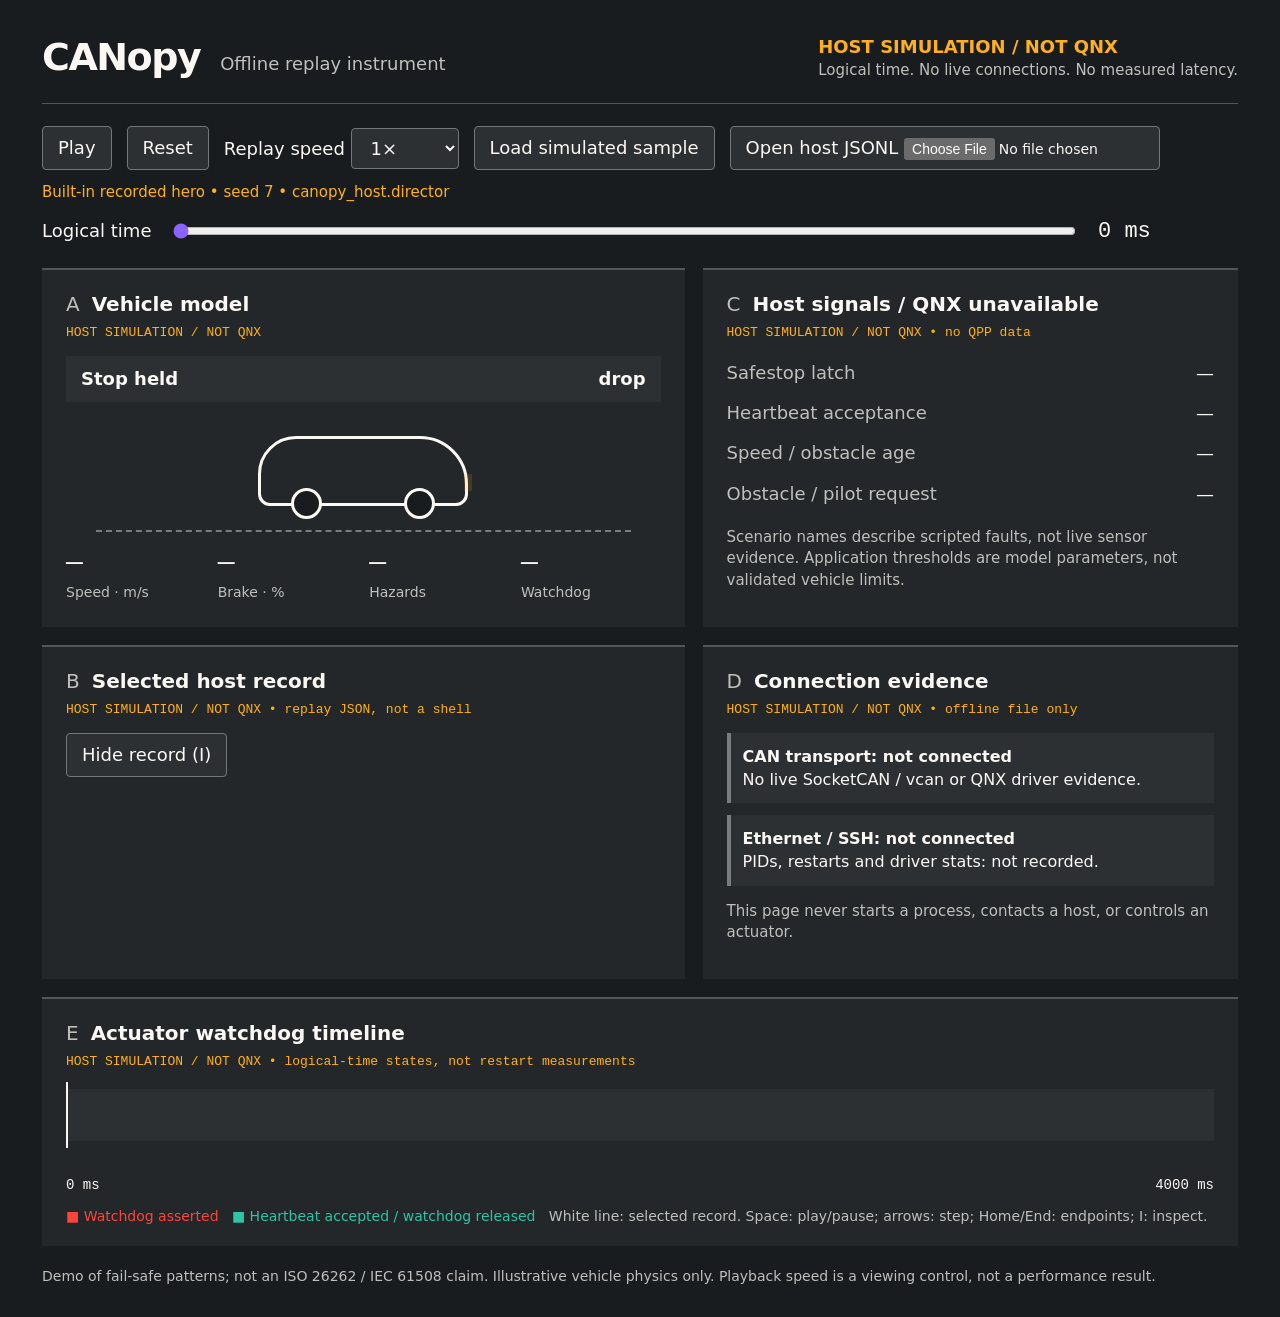
==== commit f0565271: "Complete validated offline hero playback with events and keyboard inspection" ====
--- a/docs/replay/index.html
+++ b/docs/replay/index.html
@@ -3,433 +3,642 @@
 <meta http-equiv="Content-Security-Policy" content="default-src 'none'; script-src 'unsafe-inline'; style-src 'unsafe-inline'; connect-src 'none'; img-src 'none'; object-src 'none'; base-uri 'none'">
 <title>CANopy | Offline host replay</title>
 <style>
-:root{color-scheme:dark;--bg:#181c1e;--panel:#232729;--panel2:#2c3032;--ink:#fbf8f4;--muted:#c0c0bb;--ok:#2ec4a6;--warn:#ffb020;--stop:#ff443a;--accent:#8c62ff}*{box-sizing:border-box}body{margin:0;background:var(--bg);color:var(--ink);font:18px/1.45 system-ui,sans-serif}main{max-width:1920px;margin:auto;padding:30px 42px}header{display:flex;align-items:center;justify-content:space-between;gap:20px;border-bottom:1px solid #515657;padding-bottom:18px}h1{font-size:38px;letter-spacing:-1.5px;margin:0}h1 span{font-size:18px;font-weight:400;letter-spacing:0;color:var(--muted);margin-left:20px}.truth{color:var(--warn);font-weight:700}.sub{color:var(--muted);font-size:15px}button,select,input{font:inherit}button,select,.file{background:var(--panel2);border:1px solid #727777;color:var(--ink);padding:8px 15px;border-radius:4px;cursor:pointer}button:focus-visible,select:focus-visible,input:focus-visible,.file:focus-within{outline:3px solid var(--accent);outline-offset:3px}button:hover{border-color:var(--ink)}.controls{display:flex;align-items:center;gap:15px;flex-wrap:wrap;margin:22px 0 12px}.file input{max-width:240px;font-size:14px}.scrub{display:flex;gap:20px;align-items:center;margin:12px 0 24px}.scrub input{flex:1;accent-color:var(--accent)}output{font:22px ui-monospace,monospace;min-width:140px}#message{min-height:24px;color:var(--warn);font-size:15px}.grid{display:grid;grid-template-columns:1.2fr 1fr;gap:18px}section{background:var(--panel);padding:20px 24px;min-width:0;border-top:2px solid #515657}h2{font-size:20px;font-weight:600;margin:0 0 6px}h2 b{color:var(--muted);font-weight:400;margin-right:12px}.source{font:13px ui-monospace,monospace;color:var(--warn);margin:0 0 16px}.ribbon{display:flex;justify-content:space-between;background:var(--panel2);padding:10px 15px;font-weight:650}.danger{color:var(--stop)}.vehicle{height:120px;position:relative;display:flex;align-items:center;justify-content:center;border-bottom:2px dashed #777d7e;margin:10px 30px 15px}.car{width:210px;height:70px;border:3px solid var(--ink);border-radius:38px 48px 12px 12px;position:relative}.car:before,.car:after{content:'';position:absolute;background:var(--bg);border:3px solid var(--ink);border-radius:50%;width:25px;height:25px;bottom:-16px}.car:before{left:30px}.car:after{right:30px}.hazard{position:absolute;background:var(--warn);width:8px;height:17px;right:-7px;bottom:12px;opacity:.15}.hazards-on .hazard{opacity:1}.signals{display:grid;grid-template-columns:repeat(4,1fr);gap:12px;margin-top:10px}.signals strong{display:block;font:28px ui-monospace,monospace}.signals span{font-size:14px;color:var(--muted)}dl{display:grid;grid-template-columns:1fr 1fr;gap:14px;margin:20px 0}dt{color:var(--muted)}dd{margin:0;text-align:right}pre{font:14px/1.35 ui-monospace,monospace;white-space:pre-wrap;overflow-wrap:anywhere;max-height:235px;overflow:auto;margin:0}.strip{padding:12px;border-left:4px solid #777d7e;background:var(--panel2);margin:12px 0;font-size:16px}.strip strong{display:block}.timeline{grid-column:1/-1}#band{height:52px;display:flex;position:relative;background:var(--panel2);margin-top:20px}#band i{flex:1;min-width:0;background:var(--ok)}#band i.stop{background:var(--stop)}#cursor{position:absolute;top:-7px;height:66px;width:2px;background:var(--ink)}.axis{display:flex;justify-content:space-between;font:14px ui-monospace,monospace;margin-top:7px}.legend{font-size:14px;color:var(--muted);margin-top:13px}.key{color:var(--ok)}.key.stop{color:var(--stop)}footer{font-size:14px;color:var(--muted);margin-top:20px}#sample-data{display:none}@media(min-width:1500px){main{padding-top:38px}section{padding:24px 30px}.vehicle{height:140px}pre{max-height:245px}}@media(max-width:850px){main{padding:18px}header{display:block}h1 span{display:block;margin:0}.grid{grid-template-columns:1fr}.signals{grid-template-columns:repeat(2,1fr)}.timeline{grid-column:auto}.controls{gap:8px}body{font-size:16px}dl{font-size:14px}}
+:root{color-scheme:dark;--bg:#181c1e;--panel:#232729;--panel2:#2c3032;--ink:#fbf8f4;--muted:#c0c0bb;--ok:#2ec4a6;--warn:#ffb020;--stop:#ff443a;--accent:#8c62ff}*{box-sizing:border-box}body{margin:0;background:var(--bg);color:var(--ink);font:18px/1.45 system-ui,sans-serif}main{max-width:1920px;margin:auto;padding:30px 42px}header{display:flex;align-items:center;justify-content:space-between;gap:20px;border-bottom:1px solid #515657;padding-bottom:18px}h1{font-size:38px;letter-spacing:-1.5px;margin:0}h1 span{font-size:18px;font-weight:400;letter-spacing:0;color:var(--muted);margin-left:20px}.truth{color:var(--warn);font-weight:700}.sub{color:var(--muted);font-size:15px}button,select,input{font:inherit}button,select,.file{background:var(--panel2);border:1px solid #727777;color:var(--ink);padding:8px 15px;border-radius:4px;cursor:pointer}button:focus-visible,select:focus-visible,input:focus-visible,.file:focus-within{outline:3px solid var(--accent);outline-offset:3px}button:hover{border-color:var(--ink)}.controls{display:flex;align-items:center;gap:15px;flex-wrap:wrap;margin:22px 0 12px}.file input{max-width:240px;font-size:14px}.scrub{display:flex;gap:20px;align-items:center;margin:12px 0 24px}.scrub input{flex:1;accent-color:var(--accent)}output{font:22px ui-monospace,monospace;min-width:140px}#message{min-height:24px;color:var(--warn);font-size:15px}.grid{display:grid;grid-template-columns:1.2fr 1fr;gap:18px}section{background:var(--panel);padding:20px 24px;min-width:0;border-top:2px solid #515657}h2{font-size:20px;font-weight:600;margin:0 0 6px}h2 b{color:var(--muted);font-weight:400;margin-right:12px}.source{font:13px ui-monospace,monospace;color:var(--warn);margin:0 0 16px}.ribbon{display:flex;justify-content:space-between;background:var(--panel2);padding:10px 15px;font-weight:650}.danger{color:var(--stop)}.vehicle{height:120px;position:relative;display:flex;align-items:center;justify-content:center;border-bottom:2px dashed #777d7e;margin:10px 30px 15px}.car{width:210px;height:70px;border:3px solid var(--ink);border-radius:38px 48px 12px 12px;position:relative}.car:before,.car:after{content:'';position:absolute;background:var(--bg);border:3px solid var(--ink);border-radius:50%;width:25px;height:25px;bottom:-16px}.car:before{left:30px}.car:after{right:30px}.hazard{position:absolute;background:var(--warn);width:8px;height:17px;right:-7px;bottom:12px;opacity:.15}.hazards-on .hazard{opacity:1}.signals{display:grid;grid-template-columns:repeat(4,1fr);gap:12px;margin-top:10px}.signals strong{display:block;font:28px ui-monospace,monospace}.signals span{font-size:14px;color:var(--muted)}dl{display:grid;grid-template-columns:1fr 1fr;gap:14px;margin:20px 0}dt{color:var(--muted)}dd{margin:0;text-align:right}pre{font:14px/1.35 ui-monospace,monospace;white-space:pre-wrap;overflow-wrap:anywhere;max-height:235px;overflow:auto;margin:0}.strip{padding:12px;border-left:4px solid #777d7e;background:var(--panel2);margin:12px 0;font-size:16px}.strip strong{display:block}.timeline{grid-column:1/-1}#band{height:52px;display:flex;position:relative;background:var(--panel2);margin-top:20px}#band i{flex:1;min-width:0;background:var(--ok)}#band i.stop{background:var(--stop)}#cursor{position:absolute;top:-7px;height:66px;width:2px;background:var(--ink)}.axis{display:flex;justify-content:space-between;font:14px ui-monospace,monospace;margin-top:7px}.legend{font-size:14px;color:var(--muted);margin-top:13px}.key{color:var(--ok)}.key.stop{color:var(--stop)}footer{font-size:14px;color:var(--muted);margin-top:20px}#sample-data{display:none}#events{display:flex;gap:6px;flex-wrap:wrap;padding:0;list-style:none}#events button{font-size:12px;padding:3px 6px}#record[hidden]{display:none}@media(min-width:1500px){main{padding-top:38px}section{padding:24px 30px}.vehicle{height:140px}pre{max-height:245px}}@media(max-width:850px){main{padding:18px}header{display:block}h1 span{display:block;margin:0}.grid{grid-template-columns:1fr}.signals{grid-template-columns:repeat(2,1fr)}.timeline{grid-column:auto}.controls{gap:8px}body{font-size:16px}dl{font-size:14px}}
 </style>
 <main><header><h1>CANopy<span>Offline replay instrument</span></h1><div><div class="truth">HOST SIMULATION / NOT QNX</div><div class="sub">Logical time. No live connections. No measured latency.</div></div></header>
 <div class="controls"><button id="play" type="button">Play</button><button id="reset" type="button">Reset</button><label>Replay speed <select id="rate"><option value="0.25">0.25×</option><option value="1" selected>1×</option><option value="2">2×</option></select></label><button id="sample" type="button">Load simulated sample</button><label class="file">Open host JSONL <input id="file" type="file" accept=".jsonl,.txt,application/json"></label></div>
-<div id="message" role="status">Built-in drop scenario • seed 7 • generated by canopy_host.sim</div>
+<div id="message" role="status">Built-in recorded hero • seed 7 • canopy_host.director</div>
 <div class="scrub"><label for="seek">Logical time</label><input id="seek" type="range" min="0" max="400" value="0"><output id="clock" for="seek">0 ms</output></div>
 <div class="grid">
 <section><h2><b>A</b>Vehicle model</h2><p class="source">HOST SIMULATION / NOT QNX</p><div class="ribbon"><span id="state">Stop held</span><span id="scenario">drop</span></div><div class="vehicle"><div id="car" class="car"><i class="hazard"></i></div></div><div class="signals"><div><strong id="speed">—</strong><span>Speed · m/s</span></div><div><strong id="brake">—</strong><span>Brake · %</span></div><div><strong id="hazards">—</strong><span>Hazards</span></div><div><strong id="watchdog">—</strong><span>Watchdog</span></div></div></section>
-<section><h2><b>C</b>What the host model records</h2><p class="source">HOST SIMULATION / NOT QNX • no QPP data</p><dl><dt>Safestop latch</dt><dd id="latch">—</dd><dt>Heartbeat acceptance</dt><dd id="accepted">—</dd><dt>Input signal ages</dt><dd>Not recorded</dd><dt>Obstacle / pilot inputs</dt><dd>Not recorded</dd></dl><p class="sub">Scenario names describe scripted faults, not live sensor evidence. Application thresholds are model parameters, not validated vehicle limits.</p></section>
-<section><h2><b>B</b>Selected host record</h2><p class="source">HOST SIMULATION / NOT QNX • replay JSON, not a shell</p><pre id="record"></pre></section>
+<section><h2><b>C</b>Host signals / QNX unavailable</h2><p class="source">HOST SIMULATION / NOT QNX • no QPP data</p><dl><dt>Safestop latch</dt><dd id="latch">—</dd><dt>Heartbeat acceptance</dt><dd id="accepted">—</dd><dt>Speed / obstacle age</dt><dd id="ages">—</dd><dt>Obstacle / pilot request</dt><dd id="inputs">—</dd></dl><p class="sub">Scenario names describe scripted faults, not live sensor evidence. Application thresholds are model parameters, not validated vehicle limits.</p></section>
+<section><h2><b>B</b>Selected host record</h2><p class="source">HOST SIMULATION / NOT QNX • replay JSON, not a shell</p><button id="inspect" type="button" aria-expanded="true" aria-controls="record">Hide record (I)</button><pre id="record"></pre></section>
 <section><h2><b>D</b>Connection evidence</h2><p class="source">HOST SIMULATION / NOT QNX • offline file only</p><div class="strip"><strong>CAN transport: not connected</strong>No live SocketCAN / vcan or QNX driver evidence.</div><div class="strip"><strong>Ethernet / SSH: not connected</strong>PIDs, restarts and driver stats: not recorded.</div><p class="sub">This page never starts a process, contacts a host, or controls an actuator.</p></section>
-<section class="timeline"><h2><b>E</b>Actuator watchdog timeline</h2><p class="source">HOST SIMULATION / NOT QNX • logical-time states, not restart measurements</p><div id="band" aria-label="Watchdog states across replay"><span id="cursor"></span></div><div class="axis"><span id="start">0 ms</span><span id="end">4000 ms</span></div><div class="legend"><span class="key stop">■ Watchdog asserted</span> &nbsp; <span class="key">■ Heartbeat accepted / watchdog released</span> &nbsp; White line: selected record. Use the scrubber to inspect.</div></section></div>
+<section class="timeline"><h2><b>E</b>Actuator watchdog timeline</h2><p class="source">HOST SIMULATION / NOT QNX • logical-time states, not restart measurements</p><div id="band" aria-label="Watchdog states across replay"><span id="cursor"></span></div><ol id="events" aria-label="Recorded director events"></ol><div class="axis"><span id="start">0 ms</span><span id="end">4000 ms</span></div><div class="legend"><span class="key stop">■ Watchdog asserted</span> &nbsp; <span class="key">■ Heartbeat accepted / watchdog released</span> &nbsp; White line: selected record. Space: play/pause; arrows: step; Home/End: endpoints; I: inspect.</div></section></div>
 <footer>Demo of fail-safe patterns; not an ISO 26262 / IEC 61508 claim. Illustrative vehicle physics only. Playback speed is a viewing control, not a performance result.</footer></main>
-<script id="sample-data" type="application/json">{"accepted": false, "brake": 100, "hazards": true, "safestop": true, "scenario": "drop", "seed": 7, "source": "host deterministic simulation; NOT QNX", "speed_mps": 9.0, "time_ms": 0, "watchdog": true}
-{"accepted": false, "brake": 100, "hazards": true, "safestop": true, "scenario": "drop", "seed": 7, "source": "host deterministic simulation; NOT QNX", "speed_mps": 8.96, "time_ms": 10, "watchdog": true}
-{"accepted": false, "brake": 100, "hazards": true, "safestop": true, "scenario": "drop", "seed": 7, "source": "host deterministic simulation; NOT QNX", "speed_mps": 8.92, "time_ms": 20, "watchdog": true}
-{"accepted": false, "brake": 100, "hazards": true, "safestop": true, "scenario": "drop", "seed": 7, "source": "host deterministic simulation; NOT QNX", "speed_mps": 8.88, "time_ms": 30, "watchdog": true}
-{"accepted": false, "brake": 100, "hazards": true, "safestop": true, "scenario": "drop", "seed": 7, "source": "host deterministic simulation; NOT QNX", "speed_mps": 8.84, "time_ms": 40, "watchdog": true}
-{"accepted": false, "brake": 100, "hazards": true, "safestop": true, "scenario": "drop", "seed": 7, "source": "host deterministic simulation; NOT QNX", "speed_mps": 8.8, "time_ms": 50, "watchdog": true}
-{"accepted": false, "brake": 100, "hazards": true, "safestop": true, "scenario": "drop", "seed": 7, "source": "host deterministic simulation; NOT QNX", "speed_mps": 8.76, "time_ms": 60, "watchdog": true}
-{"accepted": false, "brake": 100, "hazards": true, "safestop": true, "scenario": "drop", "seed": 7, "source": "host deterministic simulation; NOT QNX", "speed_mps": 8.72, "time_ms": 70, "watchdog": true}
-{"accepted": false, "brake": 100, "hazards": true, "safestop": true, "scenario": "drop", "seed": 7, "source": "host deterministic simulation; NOT QNX", "speed_mps": 8.68, "time_ms": 80, "watchdog": true}
-{"accepted": true, "brake": 100, "hazards": true, "safestop": false, "scenario": "drop", "seed": 7, "source": "host deterministic simulation; NOT QNX", "speed_mps": 8.64, "time_ms": 90, "watchdog": false}
-{"accepted": true, "brake": 90, "hazards": false, "safestop": false, "scenario": "drop", "seed": 7, "source": "host deterministic simulation; NOT QNX", "speed_mps": 8.6, "time_ms": 100, "watchdog": false}
-{"accepted": true, "brake": 80, "hazards": false, "safestop": false, "scenario": "drop", "seed": 7, "source": "host deterministic simulation; NOT QNX", "speed_mps": 8.564, "time_ms": 110, "watchdog": false}
-{"accepted": true, "brake": 70, "hazards": false, "safestop": false, "scenario": "drop", "seed": 7, "source": "host deterministic simulation; NOT QNX", "speed_mps": 8.532, "time_ms": 120, "watchdog": false}
-{"accepted": true, "brake": 60, "hazards": false, "safestop": false, "scenario": "drop", "seed": 7, "source": "host deterministic simulation; NOT QNX", "speed_mps": 8.504, "time_ms": 130, "watchdog": false}
-{"accepted": true, "brake": 50, "hazards": false, "safestop": false, "scenario": "drop", "seed": 7, "source": "host deterministic simulation; NOT QNX", "speed_mps": 8.48, "time_ms": 140, "watchdog": false}
-{"accepted": true, "brake": 40, "hazards": false, "safestop": false, "scenario": "drop", "seed": 7, "source": "host deterministic simulation; NOT QNX", "speed_mps": 8.46, "time_ms": 150, "watchdog": false}
-{"accepted": true, "brake": 30, "hazards": false, "safestop": false, "scenario": "drop", "seed": 7, "source": "host deterministic simulation; NOT QNX", "speed_mps": 8.444, "time_ms": 160, "watchdog": false}
-{"accepted": true, "brake": 20, "hazards": false, "safestop": false, "scenario": "drop", "seed": 7, "source": "host deterministic simulation; NOT QNX", "speed_mps": 8.432, "time_ms": 170, "watchdog": false}
-{"accepted": true, "brake": 10, "hazards": false, "safestop": false, "scenario": "drop", "seed": 7, "source": "host deterministic simulation; NOT QNX", "speed_mps": 8.424, "time_ms": 180, "watchdog": false}
-{"accepted": true, "brake": 0, "hazards": false, "safestop": false, "scenario": "drop", "seed": 7, "source": "host deterministic simulation; NOT QNX", "speed_mps": 8.42, "time_ms": 190, "watchdog": false}
-{"accepted": true, "brake": 0, "hazards": false, "safestop": false, "scenario": "drop", "seed": 7, "source": "host deterministic simulation; NOT QNX", "speed_mps": 8.42, "time_ms": 200, "watchdog": false}
-{"accepted": true, "brake": 0, "hazards": false, "safestop": false, "scenario": "drop", "seed": 7, "source": "host deterministic simulation; NOT QNX", "speed_mps": 8.42, "time_ms": 210, "watchdog": false}
-{"accepted": true, "brake": 0, "hazards": false, "safestop": false, "scenario": "drop", "seed": 7, "source": "host deterministic simulation; NOT QNX", "speed_mps": 8.42, "time_ms": 220, "watchdog": false}
-{"accepted": true, "brake": 0, "hazards": false, "safestop": false, "scenario": "drop", "seed": 7, "source": "host deterministic simulation; NOT QNX", "speed_mps": 8.42, "time_ms": 230, "watchdog": false}
-{"accepted": true, "brake": 0, "hazards": false, "safestop": false, "scenario": "drop", "seed": 7, "source": "host deterministic simulation; NOT QNX", "speed_mps": 8.42, "time_ms": 240, "watchdog": false}
-{"accepted": true, "brake": 0, "hazards": false, "safestop": false, "scenario": "drop", "seed": 7, "source": "host deterministic simulation; NOT QNX", "speed_mps": 8.42, "time_ms": 250, "watchdog": false}
-{"accepted": true, "brake": 0, "hazards": false, "safestop": false, "scenario": "drop", "seed": 7, "source": "host deterministic simulation; NOT QNX", "speed_mps": 8.42, "time_ms": 260, "watchdog": false}
-{"accepted": true, "brake": 0, "hazards": false, "safestop": false, "scenario": "drop", "seed": 7, "source": "host deterministic simulation; NOT QNX", "speed_mps": 8.42, "time_ms": 270, "watchdog": false}
-{"accepted": true, "brake": 0, "hazards": false, "safestop": false, "scenario": "drop", "seed": 7, "source": "host deterministic simulation; NOT QNX", "speed_mps": 8.42, "time_ms": 280, "watchdog": false}
-{"accepted": true, "brake": 0, "hazards": false, "safestop": false, "scenario": "drop", "seed": 7, "source": "host deterministic simulation; NOT QNX", "speed_mps": 8.42, "time_ms": 290, "watchdog": false}
-{"accepted": true, "brake": 0, "hazards": false, "safestop": false, "scenario": "drop", "seed": 7, "source": "host deterministic simulation; NOT QNX", "speed_mps": 8.42, "time_ms": 300, "watchdog": false}
-{"accepted": true, "brake": 0, "hazards": false, "safestop": false, "scenario": "drop", "seed": 7, "source": "host deterministic simulation; NOT QNX", "speed_mps": 8.42, "time_ms": 310, "watchdog": false}
-{"accepted": true, "brake": 0, "hazards": false, "safestop": false, "scenario": "drop", "seed": 7, "source": "host deterministic simulation; NOT QNX", "speed_mps": 8.42, "time_ms": 320, "watchdog": false}
-{"accepted": true, "brake": 0, "hazards": false, "safestop": false, "scenario": "drop", "seed": 7, "source": "host deterministic simulation; NOT QNX", "speed_mps": 8.42, "time_ms": 330, "watchdog": false}
-{"accepted": true, "brake": 0, "hazards": false, "safestop": false, "scenario": "drop", "seed": 7, "source": "host deterministic simulation; NOT QNX", "speed_mps": 8.42, "time_ms": 340, "watchdog": false}
-{"accepted": true, "brake": 0, "hazards": false, "safestop": false, "scenario": "drop", "seed": 7, "source": "host deterministic simulation; NOT QNX", "speed_mps": 8.42, "time_ms": 350, "watchdog": false}
-{"accepted": true, "brake": 0, "hazards": false, "safestop": false, "scenario": "drop", "seed": 7, "source": "host deterministic simulation; NOT QNX", "speed_mps": 8.42, "time_ms": 360, "watchdog": false}
-{"accepted": true, "brake": 0, "hazards": false, "safestop": false, "scenario": "drop", "seed": 7, "source": "host deterministic simulation; NOT QNX", "speed_mps": 8.42, "time_ms": 370, "watchdog": false}
-{"accepted": true, "brake": 0, "hazards": false, "safestop": false, "scenario": "drop", "seed": 7, "source": "host deterministic simulation; NOT QNX", "speed_mps": 8.42, "time_ms": 380, "watchdog": false}
-{"accepted": true, "brake": 0, "hazards": false, "safestop": false, "scenario": "drop", "seed": 7, "source": "host deterministic simulation; NOT QNX", "speed_mps": 8.42, "time_ms": 390, "watchdog": false}
-{"accepted": true, "brake": 0, "hazards": false, "safestop": false, "scenario": "drop", "seed": 7, "source": "host deterministic simulation; NOT QNX", "speed_mps": 8.42, "time_ms": 400, "watchdog": false}
-{"accepted": true, "brake": 0, "hazards": false, "safestop": false, "scenario": "drop", "seed": 7, "source": "host deterministic simulation; NOT QNX", "speed_mps": 8.42, "time_ms": 410, "watchdog": false}
-{"accepted": true, "brake": 0, "hazards": false, "safestop": false, "scenario": "drop", "seed": 7, "source": "host deterministic simulation; NOT QNX", "speed_mps": 8.42, "time_ms": 420, "watchdog": false}
-{"accepted": true, "brake": 0, "hazards": false, "safestop": false, "scenario": "drop", "seed": 7, "source": "host deterministic simulation; NOT QNX", "speed_mps": 8.42, "time_ms": 430, "watchdog": false}
-{"accepted": true, "brake": 0, "hazards": false, "safestop": false, "scenario": "drop", "seed": 7, "source": "host deterministic simulation; NOT QNX", "speed_mps": 8.42, "time_ms": 440, "watchdog": false}
-{"accepted": true, "brake": 0, "hazards": false, "safestop": false, "scenario": "drop", "seed": 7, "source": "host deterministic simulation; NOT QNX", "speed_mps": 8.42, "time_ms": 450, "watchdog": false}
-{"accepted": true, "brake": 0, "hazards": false, "safestop": false, "scenario": "drop", "seed": 7, "source": "host deterministic simulation; NOT QNX", "speed_mps": 8.42, "time_ms": 460, "watchdog": false}
-{"accepted": true, "brake": 0, "hazards": false, "safestop": false, "scenario": "drop", "seed": 7, "source": "host deterministic simulation; NOT QNX", "speed_mps": 8.42, "time_ms": 470, "watchdog": false}
-{"accepted": true, "brake": 0, "hazards": false, "safestop": false, "scenario": "drop", "seed": 7, "source": "host deterministic simulation; NOT QNX", "speed_mps": 8.42, "time_ms": 480, "watchdog": false}
-{"accepted": true, "brake": 0, "hazards": false, "safestop": false, "scenario": "drop", "seed": 7, "source": "host deterministic simulation; NOT QNX", "speed_mps": 8.42, "time_ms": 490, "watchdog": false}
-{"accepted": false, "brake": 0, "hazards": false, "safestop": false, "scenario": "drop", "seed": 7, "source": "host deterministic simulation; NOT QNX", "speed_mps": 8.42, "time_ms": 500, "watchdog": false}
-{"accepted": false, "brake": 0, "hazards": false, "safestop": false, "scenario": "drop", "seed": 7, "source": "host deterministic simulation; NOT QNX", "speed_mps": 8.42, "time_ms": 510, "watchdog": false}
-{"accepted": false, "brake": 0, "hazards": false, "safestop": false, "scenario": "drop", "seed": 7, "source": "host deterministic simulation; NOT QNX", "speed_mps": 8.42, "time_ms": 520, "watchdog": false}
-{"accepted": false, "brake": 0, "hazards": false, "safestop": false, "scenario": "drop", "seed": 7, "source": "host deterministic simulation; NOT QNX", "speed_mps": 8.42, "time_ms": 530, "watchdog": false}
-{"accepted": false, "brake": 0, "hazards": false, "safestop": false, "scenario": "drop", "seed": 7, "source": "host deterministic simulation; NOT QNX", "speed_mps": 8.42, "time_ms": 540, "watchdog": false}
-{"accepted": false, "brake": 0, "hazards": false, "safestop": false, "scenario": "drop", "seed": 7, "source": "host deterministic simulation; NOT QNX", "speed_mps": 8.42, "time_ms": 550, "watchdog": false}
-{"accepted": false, "brake": 0, "hazards": false, "safestop": false, "scenario": "drop", "seed": 7, "source": "host deterministic simulation; NOT QNX", "speed_mps": 8.42, "time_ms": 560, "watchdog": false}
-{"accepted": false, "brake": 0, "hazards": false, "safestop": false, "scenario": "drop", "seed": 7, "source": "host deterministic simulation; NOT QNX", "speed_mps": 8.42, "time_ms": 570, "watchdog": false}
-{"accepted": false, "brake": 0, "hazards": false, "safestop": false, "scenario": "drop", "seed": 7, "source": "host deterministic simulation; NOT QNX", "speed_mps": 8.42, "time_ms": 580, "watchdog": false}
-{"accepted": false, "brake": 100, "hazards": true, "safestop": false, "scenario": "drop", "seed": 7, "source": "host deterministic simulation; NOT QNX", "speed_mps": 8.42, "time_ms": 590, "watchdog": true}
-{"accepted": false, "brake": 100, "hazards": true, "safestop": false, "scenario": "drop", "seed": 7, "source": "host deterministic simulation; NOT QNX", "speed_mps": 8.38, "time_ms": 600, "watchdog": true}
-{"accepted": false, "brake": 100, "hazards": true, "safestop": false, "scenario": "drop", "seed": 7, "source": "host deterministic simulation; NOT QNX", "speed_mps": 8.34, "time_ms": 610, "watchdog": true}
-{"accepted": false, "brake": 100, "hazards": true, "safestop": false, "scenario": "drop", "seed": 7, "source": "host deterministic simulation; NOT QNX", "speed_mps": 8.3, "time_ms": 620, "watchdog": true}
-{"accepted": false, "brake": 100, "hazards": true, "safestop": false, "scenario": "drop", "seed": 7, "source": "host deterministic simulation; NOT QNX", "speed_mps": 8.26, "time_ms": 630, "watchdog": true}
-{"accepted": false, "brake": 100, "hazards": true, "safestop": false, "scenario": "drop", "seed": 7, "source": "host deterministic simulation; NOT QNX", "speed_mps": 8.22, "time_ms": 640, "watchdog": true}
-{"accepted": false, "brake": 100, "hazards": true, "safestop": false, "scenario": "drop", "seed": 7, "source": "host deterministic simulation; NOT QNX", "speed_mps": 8.18, "time_ms": 650, "watchdog": true}
-{"accepted": false, "brake": 100, "hazards": true, "safestop": false, "scenario": "drop", "seed": 7, "source": "host deterministic simulation; NOT QNX", "speed_mps": 8.14, "time_ms": 660, "watchdog": true}
-{"accepted": false, "brake": 100, "hazards": true, "safestop": false, "scenario": "drop", "seed": 7, "source": "host deterministic simulation; NOT QNX", "speed_mps": 8.1, "time_ms": 670, "watchdog": true}
-{"accepted": false, "brake": 100, "hazards": true, "safestop": false, "scenario": "drop", "seed": 7, "source": "host deterministic simulation; NOT QNX", "speed_mps": 8.06, "time_ms": 680, "watchdog": true}
-{"accepted": false, "brake": 100, "hazards": true, "safestop": false, "scenario": "drop", "seed": 7, "source": "host deterministic simulation; NOT QNX", "speed_mps": 8.02, "time_ms": 690, "watchdog": true}
-{"accepted": false, "brake": 100, "hazards": true, "safestop": false, "scenario": "drop", "seed": 7, "source": "host deterministic simulation; NOT QNX", "speed_mps": 7.98, "time_ms": 700, "watchdog": true}
-{"accepted": false, "brake": 100, "hazards": true, "safestop": false, "scenario": "drop", "seed": 7, "source": "host deterministic simulation; NOT QNX", "speed_mps": 7.94, "time_ms": 710, "watchdog": true}
-{"accepted": false, "brake": 100, "hazards": true, "safestop": false, "scenario": "drop", "seed": 7, "source": "host deterministic simulation; NOT QNX", "speed_mps": 7.9, "time_ms": 720, "watchdog": true}
-{"accepted": false, "brake": 100, "hazards": true, "safestop": false, "scenario": "drop", "seed": 7, "source": "host deterministic simulation; NOT QNX", "speed_mps": 7.86, "time_ms": 730, "watchdog": true}
-{"accepted": false, "brake": 100, "hazards": true, "safestop": false, "scenario": "drop", "seed": 7, "source": "host deterministic simulation; NOT QNX", "speed_mps": 7.82, "time_ms": 740, "watchdog": true}
-{"accepted": false, "brake": 100, "hazards": true, "safestop": false, "scenario": "drop", "seed": 7, "source": "host deterministic simulation; NOT QNX", "speed_mps": 7.78, "time_ms": 750, "watchdog": true}
-{"accepted": false, "brake": 100, "hazards": true, "safestop": false, "scenario": "drop", "seed": 7, "source": "host deterministic simulation; NOT QNX", "speed_mps": 7.74, "time_ms": 760, "watchdog": true}
-{"accepted": false, "brake": 100, "hazards": true, "safestop": false, "scenario": "drop", "seed": 7, "source": "host deterministic simulation; NOT QNX", "speed_mps": 7.7, "time_ms": 770, "watchdog": true}
-{"accepted": false, "brake": 100, "hazards": true, "safestop": false, "scenario": "drop", "seed": 7, "source": "host deterministic simulation; NOT QNX", "speed_mps": 7.66, "time_ms": 780, "watchdog": true}
-{"accepted": false, "brake": 100, "hazards": true, "safestop": false, "scenario": "drop", "seed": 7, "source": "host deterministic simulation; NOT QNX", "speed_mps": 7.62, "time_ms": 790, "watchdog": true}
-{"accepted": false, "brake": 100, "hazards": true, "safestop": false, "scenario": "drop", "seed": 7, "source": "host deterministic simulation; NOT QNX", "speed_mps": 7.58, "time_ms": 800, "watchdog": true}
-{"accepted": false, "brake": 100, "hazards": true, "safestop": false, "scenario": "drop", "seed": 7, "source": "host deterministic simulation; NOT QNX", "speed_mps": 7.54, "time_ms": 810, "watchdog": true}
-{"accepted": false, "brake": 100, "hazards": true, "safestop": false, "scenario": "drop", "seed": 7, "source": "host deterministic simulation; NOT QNX", "speed_mps": 7.5, "time_ms": 820, "watchdog": true}
-{"accepted": false, "brake": 100, "hazards": true, "safestop": false, "scenario": "drop", "seed": 7, "source": "host deterministic simulation; NOT QNX", "speed_mps": 7.46, "time_ms": 830, "watchdog": true}
-{"accepted": false, "brake": 100, "hazards": true, "safestop": false, "scenario": "drop", "seed": 7, "source": "host deterministic simulation; NOT QNX", "speed_mps": 7.42, "time_ms": 840, "watchdog": true}
-{"accepted": false, "brake": 100, "hazards": true, "safestop": false, "scenario": "drop", "seed": 7, "source": "host deterministic simulation; NOT QNX", "speed_mps": 7.38, "time_ms": 850, "watchdog": true}
-{"accepted": false, "brake": 100, "hazards": true, "safestop": false, "scenario": "drop", "seed": 7, "source": "host deterministic simulation; NOT QNX", "speed_mps": 7.34, "time_ms": 860, "watchdog": true}
-{"accepted": false, "brake": 100, "hazards": true, "safestop": false, "scenario": "drop", "seed": 7, "source": "host deterministic simulation; NOT QNX", "speed_mps": 7.3, "time_ms": 870, "watchdog": true}
-{"accepted": false, "brake": 100, "hazards": true, "safestop": false, "scenario": "drop", "seed": 7, "source": "host deterministic simulation; NOT QNX", "speed_mps": 7.26, "time_ms": 880, "watchdog": true}
-{"accepted": false, "brake": 100, "hazards": true, "safestop": false, "scenario": "drop", "seed": 7, "source": "host deterministic simulation; NOT QNX", "speed_mps": 7.22, "time_ms": 890, "watchdog": true}
-{"accepted": false, "brake": 100, "hazards": true, "safestop": false, "scenario": "drop", "seed": 7, "source": "host deterministic simulation; NOT QNX", "speed_mps": 7.18, "time_ms": 900, "watchdog": true}
-{"accepted": false, "brake": 100, "hazards": true, "safestop": false, "scenario": "drop", "seed": 7, "source": "host deterministic simulation; NOT QNX", "speed_mps": 7.14, "time_ms": 910, "watchdog": true}
-{"accepted": false, "brake": 100, "hazards": true, "safestop": false, "scenario": "drop", "seed": 7, "source": "host deterministic simulation; NOT QNX", "speed_mps": 7.1, "time_ms": 920, "watchdog": true}
-{"accepted": false, "brake": 100, "hazards": true, "safestop": false, "scenario": "drop", "seed": 7, "source": "host deterministic simulation; NOT QNX", "speed_mps": 7.06, "time_ms": 930, "watchdog": true}
-{"accepted": false, "brake": 100, "hazards": true, "safestop": false, "scenario": "drop", "seed": 7, "source": "host deterministic simulation; NOT QNX", "speed_mps": 7.02, "time_ms": 940, "watchdog": true}
-{"accepted": false, "brake": 100, "hazards": true, "safestop": false, "scenario": "drop", "seed": 7, "source": "host deterministic simulation; NOT QNX", "speed_mps": 6.98, "time_ms": 950, "watchdog": true}
-{"accepted": false, "brake": 100, "hazards": true, "safestop": false, "scenario": "drop", "seed": 7, "source": "host deterministic simulation; NOT QNX", "speed_mps": 6.94, "time_ms": 960, "watchdog": true}
-{"accepted": false, "brake": 100, "hazards": true, "safestop": false, "scenario": "drop", "seed": 7, "source": "host deterministic simulation; NOT QNX", "speed_mps": 6.9, "time_ms": 970, "watchdog": true}
-{"accepted": false, "brake": 100, "hazards": true, "safestop": false, "scenario": "drop", "seed": 7, "source": "host deterministic simulation; NOT QNX", "speed_mps": 6.86, "time_ms": 980, "watchdog": true}
-{"accepted": false, "brake": 100, "hazards": true, "safestop": false, "scenario": "drop", "seed": 7, "source": "host deterministic simulation; NOT QNX", "speed_mps": 6.82, "time_ms": 990, "watchdog": true}
-{"accepted": false, "brake": 100, "hazards": true, "safestop": false, "scenario": "drop", "seed": 7, "source": "host deterministic simulation; NOT QNX", "speed_mps": 6.78, "time_ms": 1000, "watchdog": true}
-{"accepted": false, "brake": 100, "hazards": true, "safestop": false, "scenario": "drop", "seed": 7, "source": "host deterministic simulation; NOT QNX", "speed_mps": 6.74, "time_ms": 1010, "watchdog": true}
-{"accepted": false, "brake": 100, "hazards": true, "safestop": false, "scenario": "drop", "seed": 7, "source": "host deterministic simulation; NOT QNX", "speed_mps": 6.7, "time_ms": 1020, "watchdog": true}
-{"accepted": false, "brake": 100, "hazards": true, "safestop": false, "scenario": "drop", "seed": 7, "source": "host deterministic simulation; NOT QNX", "speed_mps": 6.66, "time_ms": 1030, "watchdog": true}
-{"accepted": false, "brake": 100, "hazards": true, "safestop": false, "scenario": "drop", "seed": 7, "source": "host deterministic simulation; NOT QNX", "speed_mps": 6.62, "time_ms": 1040, "watchdog": true}
-{"accepted": false, "brake": 100, "hazards": true, "safestop": false, "scenario": "drop", "seed": 7, "source": "host deterministic simulation; NOT QNX", "speed_mps": 6.58, "time_ms": 1050, "watchdog": true}
-{"accepted": false, "brake": 100, "hazards": true, "safestop": false, "scenario": "drop", "seed": 7, "source": "host deterministic simulation; NOT QNX", "speed_mps": 6.54, "time_ms": 1060, "watchdog": true}
-{"accepted": false, "brake": 100, "hazards": true, "safestop": false, "scenario": "drop", "seed": 7, "source": "host deterministic simulation; NOT QNX", "speed_mps": 6.5, "time_ms": 1070, "watchdog": true}
-{"accepted": false, "brake": 100, "hazards": true, "safestop": false, "scenario": "drop", "seed": 7, "source": "host deterministic simulation; NOT QNX", "speed_mps": 6.46, "time_ms": 1080, "watchdog": true}
-{"accepted": false, "brake": 100, "hazards": true, "safestop": false, "scenario": "drop", "seed": 7, "source": "host deterministic simulation; NOT QNX", "speed_mps": 6.42, "time_ms": 1090, "watchdog": true}
-{"accepted": false, "brake": 100, "hazards": true, "safestop": false, "scenario": "drop", "seed": 7, "source": "host deterministic simulation; NOT QNX", "speed_mps": 6.38, "time_ms": 1100, "watchdog": true}
-{"accepted": false, "brake": 100, "hazards": true, "safestop": false, "scenario": "drop", "seed": 7, "source": "host deterministic simulation; NOT QNX", "speed_mps": 6.34, "time_ms": 1110, "watchdog": true}
-{"accepted": false, "brake": 100, "hazards": true, "safestop": false, "scenario": "drop", "seed": 7, "source": "host deterministic simulation; NOT QNX", "speed_mps": 6.3, "time_ms": 1120, "watchdog": true}
-{"accepted": false, "brake": 100, "hazards": true, "safestop": false, "scenario": "drop", "seed": 7, "source": "host deterministic simulation; NOT QNX", "speed_mps": 6.26, "time_ms": 1130, "watchdog": true}
-{"accepted": false, "brake": 100, "hazards": true, "safestop": false, "scenario": "drop", "seed": 7, "source": "host deterministic simulation; NOT QNX", "speed_mps": 6.22, "time_ms": 1140, "watchdog": true}
-{"accepted": false, "brake": 100, "hazards": true, "safestop": false, "scenario": "drop", "seed": 7, "source": "host deterministic simulation; NOT QNX", "speed_mps": 6.18, "time_ms": 1150, "watchdog": true}
-{"accepted": false, "brake": 100, "hazards": true, "safestop": false, "scenario": "drop", "seed": 7, "source": "host deterministic simulation; NOT QNX", "speed_mps": 6.14, "time_ms": 1160, "watchdog": true}
-{"accepted": false, "brake": 100, "hazards": true, "safestop": false, "scenario": "drop", "seed": 7, "source": "host deterministic simulation; NOT QNX", "speed_mps": 6.1, "time_ms": 1170, "watchdog": true}
-{"accepted": false, "brake": 100, "hazards": true, "safestop": false, "scenario": "drop", "seed": 7, "source": "host deterministic simulation; NOT QNX", "speed_mps": 6.06, "time_ms": 1180, "watchdog": true}
-{"accepted": false, "brake": 100, "hazards": true, "safestop": false, "scenario": "drop", "seed": 7, "source": "host deterministic simulation; NOT QNX", "speed_mps": 6.02, "time_ms": 1190, "watchdog": true}
-{"accepted": false, "brake": 100, "hazards": true, "safestop": false, "scenario": "drop", "seed": 7, "source": "host deterministic simulation; NOT QNX", "speed_mps": 5.98, "time_ms": 1200, "watchdog": true}
-{"accepted": false, "brake": 100, "hazards": true, "safestop": false, "scenario": "drop", "seed": 7, "source": "host deterministic simulation; NOT QNX", "speed_mps": 5.94, "time_ms": 1210, "watchdog": true}
-{"accepted": false, "brake": 100, "hazards": true, "safestop": false, "scenario": "drop", "seed": 7, "source": "host deterministic simulation; NOT QNX", "speed_mps": 5.9, "time_ms": 1220, "watchdog": true}
-{"accepted": false, "brake": 100, "hazards": true, "safestop": false, "scenario": "drop", "seed": 7, "source": "host deterministic simulation; NOT QNX", "speed_mps": 5.86, "time_ms": 1230, "watchdog": true}
-{"accepted": false, "brake": 100, "hazards": true, "safestop": false, "scenario": "drop", "seed": 7, "source": "host deterministic simulation; NOT QNX", "speed_mps": 5.82, "time_ms": 1240, "watchdog": true}
-{"accepted": false, "brake": 100, "hazards": true, "safestop": false, "scenario": "drop", "seed": 7, "source": "host deterministic simulation; NOT QNX", "speed_mps": 5.78, "time_ms": 1250, "watchdog": true}
-{"accepted": false, "brake": 100, "hazards": true, "safestop": false, "scenario": "drop", "seed": 7, "source": "host deterministic simulation; NOT QNX", "speed_mps": 5.74, "time_ms": 1260, "watchdog": true}
-{"accepted": false, "brake": 100, "hazards": true, "safestop": false, "scenario": "drop", "seed": 7, "source": "host deterministic simulation; NOT QNX", "speed_mps": 5.7, "time_ms": 1270, "watchdog": true}
-{"accepted": false, "brake": 100, "hazards": true, "safestop": false, "scenario": "drop", "seed": 7, "source": "host deterministic simulation; NOT QNX", "speed_mps": 5.66, "time_ms": 1280, "watchdog": true}
-{"accepted": false, "brake": 100, "hazards": true, "safestop": false, "scenario": "drop", "seed": 7, "source": "host deterministic simulation; NOT QNX", "speed_mps": 5.62, "time_ms": 1290, "watchdog": true}
-{"accepted": false, "brake": 100, "hazards": true, "safestop": false, "scenario": "drop", "seed": 7, "source": "host deterministic simulation; NOT QNX", "speed_mps": 5.58, "time_ms": 1300, "watchdog": true}
-{"accepted": false, "brake": 100, "hazards": true, "safestop": false, "scenario": "drop", "seed": 7, "source": "host deterministic simulation; NOT QNX", "speed_mps": 5.54, "time_ms": 1310, "watchdog": true}
-{"accepted": false, "brake": 100, "hazards": true, "safestop": false, "scenario": "drop", "seed": 7, "source": "host deterministic simulation; NOT QNX", "speed_mps": 5.5, "time_ms": 1320, "watchdog": true}
-{"accepted": false, "brake": 100, "hazards": true, "safestop": false, "scenario": "drop", "seed": 7, "source": "host deterministic simulation; NOT QNX", "speed_mps": 5.46, "time_ms": 1330, "watchdog": true}
-{"accepted": false, "brake": 100, "hazards": true, "safestop": false, "scenario": "drop", "seed": 7, "source": "host deterministic simulation; NOT QNX", "speed_mps": 5.42, "time_ms": 1340, "watchdog": true}
-{"accepted": false, "brake": 100, "hazards": true, "safestop": false, "scenario": "drop", "seed": 7, "source": "host deterministic simulation; NOT QNX", "speed_mps": 5.38, "time_ms": 1350, "watchdog": true}
-{"accepted": false, "brake": 100, "hazards": true, "safestop": false, "scenario": "drop", "seed": 7, "source": "host deterministic simulation; NOT QNX", "speed_mps": 5.34, "time_ms": 1360, "watchdog": true}
-{"accepted": false, "brake": 100, "hazards": true, "safestop": false, "scenario": "drop", "seed": 7, "source": "host deterministic simulation; NOT QNX", "speed_mps": 5.3, "time_ms": 1370, "watchdog": true}
-{"accepted": false, "brake": 100, "hazards": true, "safestop": false, "scenario": "drop", "seed": 7, "source": "host deterministic simulation; NOT QNX", "speed_mps": 5.26, "time_ms": 1380, "watchdog": true}
-{"accepted": false, "brake": 100, "hazards": true, "safestop": false, "scenario": "drop", "seed": 7, "source": "host deterministic simulation; NOT QNX", "speed_mps": 5.22, "time_ms": 1390, "watchdog": true}
-{"accepted": false, "brake": 100, "hazards": true, "safestop": false, "scenario": "drop", "seed": 7, "source": "host deterministic simulation; NOT QNX", "speed_mps": 5.18, "time_ms": 1400, "watchdog": true}
-{"accepted": false, "brake": 100, "hazards": true, "safestop": false, "scenario": "drop", "seed": 7, "source": "host deterministic simulation; NOT QNX", "speed_mps": 5.14, "time_ms": 1410, "watchdog": true}
-{"accepted": false, "brake": 100, "hazards": true, "safestop": false, "scenario": "drop", "seed": 7, "source": "host deterministic simulation; NOT QNX", "speed_mps": 5.1, "time_ms": 1420, "watchdog": true}
-{"accepted": false, "brake": 100, "hazards": true, "safestop": false, "scenario": "drop", "seed": 7, "source": "host deterministic simulation; NOT QNX", "speed_mps": 5.06, "time_ms": 1430, "watchdog": true}
-{"accepted": false, "brake": 100, "hazards": true, "safestop": false, "scenario": "drop", "seed": 7, "source": "host deterministic simulation; NOT QNX", "speed_mps": 5.02, "time_ms": 1440, "watchdog": true}
-{"accepted": false, "brake": 100, "hazards": true, "safestop": false, "scenario": "drop", "seed": 7, "source": "host deterministic simulation; NOT QNX", "speed_mps": 4.98, "time_ms": 1450, "watchdog": true}
-{"accepted": false, "brake": 100, "hazards": true, "safestop": false, "scenario": "drop", "seed": 7, "source": "host deterministic simulation; NOT QNX", "speed_mps": 4.94, "time_ms": 1460, "watchdog": true}
-{"accepted": false, "brake": 100, "hazards": true, "safestop": false, "scenario": "drop", "seed": 7, "source": "host deterministic simulation; NOT QNX", "speed_mps": 4.9, "time_ms": 1470, "watchdog": true}
-{"accepted": false, "brake": 100, "hazards": true, "safestop": false, "scenario": "drop", "seed": 7, "source": "host deterministic simulation; NOT QNX", "speed_mps": 4.86, "time_ms": 1480, "watchdog": true}
-{"accepted": false, "brake": 100, "hazards": true, "safestop": false, "scenario": "drop", "seed": 7, "source": "host deterministic simulation; NOT QNX", "speed_mps": 4.82, "time_ms": 1490, "watchdog": true}
-{"accepted": false, "brake": 100, "hazards": true, "safestop": false, "scenario": "drop", "seed": 7, "source": "host deterministic simulation; NOT QNX", "speed_mps": 4.78, "time_ms": 1500, "watchdog": true}
-{"accepted": false, "brake": 100, "hazards": true, "safestop": false, "scenario": "drop", "seed": 7, "source": "host deterministic simulation; NOT QNX", "speed_mps": 4.74, "time_ms": 1510, "watchdog": true}
-{"accepted": false, "brake": 100, "hazards": true, "safestop": false, "scenario": "drop", "seed": 7, "source": "host deterministic simulation; NOT QNX", "speed_mps": 4.7, "time_ms": 1520, "watchdog": true}
-{"accepted": false, "brake": 100, "hazards": true, "safestop": false, "scenario": "drop", "seed": 7, "source": "host deterministic simulation; NOT QNX", "speed_mps": 4.66, "time_ms": 1530, "watchdog": true}
-{"accepted": false, "brake": 100, "hazards": true, "safestop": false, "scenario": "drop", "seed": 7, "source": "host deterministic simulation; NOT QNX", "speed_mps": 4.62, "time_ms": 1540, "watchdog": true}
-{"accepted": false, "brake": 100, "hazards": true, "safestop": false, "scenario": "drop", "seed": 7, "source": "host deterministic simulation; NOT QNX", "speed_mps": 4.58, "time_ms": 1550, "watchdog": true}
-{"accepted": false, "brake": 100, "hazards": true, "safestop": false, "scenario": "drop", "seed": 7, "source": "host deterministic simulation; NOT QNX", "speed_mps": 4.54, "time_ms": 1560, "watchdog": true}
-{"accepted": false, "brake": 100, "hazards": true, "safestop": false, "scenario": "drop", "seed": 7, "source": "host deterministic simulation; NOT QNX", "speed_mps": 4.5, "time_ms": 1570, "watchdog": true}
-{"accepted": false, "brake": 100, "hazards": true, "safestop": false, "scenario": "drop", "seed": 7, "source": "host deterministic simulation; NOT QNX", "speed_mps": 4.46, "time_ms": 1580, "watchdog": true}
-{"accepted": false, "brake": 100, "hazards": true, "safestop": false, "scenario": "drop", "seed": 7, "source": "host deterministic simulation; NOT QNX", "speed_mps": 4.42, "time_ms": 1590, "watchdog": true}
-{"accepted": false, "brake": 100, "hazards": true, "safestop": false, "scenario": "drop", "seed": 7, "source": "host deterministic simulation; NOT QNX", "speed_mps": 4.38, "time_ms": 1600, "watchdog": true}
-{"accepted": false, "brake": 100, "hazards": true, "safestop": false, "scenario": "drop", "seed": 7, "source": "host deterministic simulation; NOT QNX", "speed_mps": 4.34, "time_ms": 1610, "watchdog": true}
-{"accepted": false, "brake": 100, "hazards": true, "safestop": false, "scenario": "drop", "seed": 7, "source": "host deterministic simulation; NOT QNX", "speed_mps": 4.3, "time_ms": 1620, "watchdog": true}
-{"accepted": false, "brake": 100, "hazards": true, "safestop": false, "scenario": "drop", "seed": 7, "source": "host deterministic simulation; NOT QNX", "speed_mps": 4.26, "time_ms": 1630, "watchdog": true}
-{"accepted": false, "brake": 100, "hazards": true, "safestop": false, "scenario": "drop", "seed": 7, "source": "host deterministic simulation; NOT QNX", "speed_mps": 4.22, "time_ms": 1640, "watchdog": true}
-{"accepted": false, "brake": 100, "hazards": true, "safestop": false, "scenario": "drop", "seed": 7, "source": "host deterministic simulation; NOT QNX", "speed_mps": 4.18, "time_ms": 1650, "watchdog": true}
-{"accepted": false, "brake": 100, "hazards": true, "safestop": false, "scenario": "drop", "seed": 7, "source": "host deterministic simulation; NOT QNX", "speed_mps": 4.14, "time_ms": 1660, "watchdog": true}
-{"accepted": false, "brake": 100, "hazards": true, "safestop": false, "scenario": "drop", "seed": 7, "source": "host deterministic simulation; NOT QNX", "speed_mps": 4.1, "time_ms": 1670, "watchdog": true}
-{"accepted": false, "brake": 100, "hazards": true, "safestop": false, "scenario": "drop", "seed": 7, "source": "host deterministic simulation; NOT QNX", "speed_mps": 4.06, "time_ms": 1680, "watchdog": true}
-{"accepted": false, "brake": 100, "hazards": true, "safestop": false, "scenario": "drop", "seed": 7, "source": "host deterministic simulation; NOT QNX", "speed_mps": 4.02, "time_ms": 1690, "watchdog": true}
-{"accepted": false, "brake": 100, "hazards": true, "safestop": false, "scenario": "drop", "seed": 7, "source": "host deterministic simulation; NOT QNX", "speed_mps": 3.98, "time_ms": 1700, "watchdog": true}
-{"accepted": false, "brake": 100, "hazards": true, "safestop": false, "scenario": "drop", "seed": 7, "source": "host deterministic simulation; NOT QNX", "speed_mps": 3.94, "time_ms": 1710, "watchdog": true}
-{"accepted": false, "brake": 100, "hazards": true, "safestop": false, "scenario": "drop", "seed": 7, "source": "host deterministic simulation; NOT QNX", "speed_mps": 3.9, "time_ms": 1720, "watchdog": true}
-{"accepted": false, "brake": 100, "hazards": true, "safestop": false, "scenario": "drop", "seed": 7, "source": "host deterministic simulation; NOT QNX", "speed_mps": 3.86, "time_ms": 1730, "watchdog": true}
-{"accepted": false, "brake": 100, "hazards": true, "safestop": false, "scenario": "drop", "seed": 7, "source": "host deterministic simulation; NOT QNX", "speed_mps": 3.82, "time_ms": 1740, "watchdog": true}
-{"accepted": false, "brake": 100, "hazards": true, "safestop": false, "scenario": "drop", "seed": 7, "source": "host deterministic simulation; NOT QNX", "speed_mps": 3.78, "time_ms": 1750, "watchdog": true}
-{"accepted": false, "brake": 100, "hazards": true, "safestop": false, "scenario": "drop", "seed": 7, "source": "host deterministic simulation; NOT QNX", "speed_mps": 3.74, "time_ms": 1760, "watchdog": true}
-{"accepted": false, "brake": 100, "hazards": true, "safestop": false, "scenario": "drop", "seed": 7, "source": "host deterministic simulation; NOT QNX", "speed_mps": 3.7, "time_ms": 1770, "watchdog": true}
-{"accepted": false, "brake": 100, "hazards": true, "safestop": false, "scenario": "drop", "seed": 7, "source": "host deterministic simulation; NOT QNX", "speed_mps": 3.66, "time_ms": 1780, "watchdog": true}
-{"accepted": false, "brake": 100, "hazards": true, "safestop": false, "scenario": "drop", "seed": 7, "source": "host deterministic simulation; NOT QNX", "speed_mps": 3.62, "time_ms": 1790, "watchdog": true}
-{"accepted": false, "brake": 100, "hazards": true, "safestop": false, "scenario": "drop", "seed": 7, "source": "host deterministic simulation; NOT QNX", "speed_mps": 3.58, "time_ms": 1800, "watchdog": true}
-{"accepted": false, "brake": 100, "hazards": true, "safestop": false, "scenario": "drop", "seed": 7, "source": "host deterministic simulation; NOT QNX", "speed_mps": 3.54, "time_ms": 1810, "watchdog": true}
-{"accepted": false, "brake": 100, "hazards": true, "safestop": false, "scenario": "drop", "seed": 7, "source": "host deterministic simulation; NOT QNX", "speed_mps": 3.5, "time_ms": 1820, "watchdog": true}
-{"accepted": false, "brake": 100, "hazards": true, "safestop": false, "scenario": "drop", "seed": 7, "source": "host deterministic simulation; NOT QNX", "speed_mps": 3.46, "time_ms": 1830, "watchdog": true}
-{"accepted": false, "brake": 100, "hazards": true, "safestop": false, "scenario": "drop", "seed": 7, "source": "host deterministic simulation; NOT QNX", "speed_mps": 3.42, "time_ms": 1840, "watchdog": true}
-{"accepted": false, "brake": 100, "hazards": true, "safestop": false, "scenario": "drop", "seed": 7, "source": "host deterministic simulation; NOT QNX", "speed_mps": 3.38, "time_ms": 1850, "watchdog": true}
-{"accepted": false, "brake": 100, "hazards": true, "safestop": false, "scenario": "drop", "seed": 7, "source": "host deterministic simulation; NOT QNX", "speed_mps": 3.34, "time_ms": 1860, "watchdog": true}
-{"accepted": false, "brake": 100, "hazards": true, "safestop": false, "scenario": "drop", "seed": 7, "source": "host deterministic simulation; NOT QNX", "speed_mps": 3.3, "time_ms": 1870, "watchdog": true}
-{"accepted": false, "brake": 100, "hazards": true, "safestop": false, "scenario": "drop", "seed": 7, "source": "host deterministic simulation; NOT QNX", "speed_mps": 3.26, "time_ms": 1880, "watchdog": true}
-{"accepted": false, "brake": 100, "hazards": true, "safestop": false, "scenario": "drop", "seed": 7, "source": "host deterministic simulation; NOT QNX", "speed_mps": 3.22, "time_ms": 1890, "watchdog": true}
-{"accepted": false, "brake": 100, "hazards": true, "safestop": false, "scenario": "drop", "seed": 7, "source": "host deterministic simulation; NOT QNX", "speed_mps": 3.18, "time_ms": 1900, "watchdog": true}
-{"accepted": false, "brake": 100, "hazards": true, "safestop": false, "scenario": "drop", "seed": 7, "source": "host deterministic simulation; NOT QNX", "speed_mps": 3.14, "time_ms": 1910, "watchdog": true}
-{"accepted": false, "brake": 100, "hazards": true, "safestop": false, "scenario": "drop", "seed": 7, "source": "host deterministic simulation; NOT QNX", "speed_mps": 3.1, "time_ms": 1920, "watchdog": true}
-{"accepted": false, "brake": 100, "hazards": true, "safestop": false, "scenario": "drop", "seed": 7, "source": "host deterministic simulation; NOT QNX", "speed_mps": 3.06, "time_ms": 1930, "watchdog": true}
-{"accepted": false, "brake": 100, "hazards": true, "safestop": false, "scenario": "drop", "seed": 7, "source": "host deterministic simulation; NOT QNX", "speed_mps": 3.02, "time_ms": 1940, "watchdog": true}
-{"accepted": false, "brake": 100, "hazards": true, "safestop": false, "scenario": "drop", "seed": 7, "source": "host deterministic simulation; NOT QNX", "speed_mps": 2.98, "time_ms": 1950, "watchdog": true}
-{"accepted": false, "brake": 100, "hazards": true, "safestop": false, "scenario": "drop", "seed": 7, "source": "host deterministic simulation; NOT QNX", "speed_mps": 2.94, "time_ms": 1960, "watchdog": true}
-{"accepted": false, "brake": 100, "hazards": true, "safestop": false, "scenario": "drop", "seed": 7, "source": "host deterministic simulation; NOT QNX", "speed_mps": 2.9, "time_ms": 1970, "watchdog": true}
-{"accepted": false, "brake": 100, "hazards": true, "safestop": false, "scenario": "drop", "seed": 7, "source": "host deterministic simulation; NOT QNX", "speed_mps": 2.86, "time_ms": 1980, "watchdog": true}
-{"accepted": false, "brake": 100, "hazards": true, "safestop": false, "scenario": "drop", "seed": 7, "source": "host deterministic simulation; NOT QNX", "speed_mps": 2.82, "time_ms": 1990, "watchdog": true}
-{"accepted": false, "brake": 100, "hazards": true, "safestop": false, "scenario": "drop", "seed": 7, "source": "host deterministic simulation; NOT QNX", "speed_mps": 2.78, "time_ms": 2000, "watchdog": true}
-{"accepted": false, "brake": 100, "hazards": true, "safestop": false, "scenario": "drop", "seed": 7, "source": "host deterministic simulation; NOT QNX", "speed_mps": 2.74, "time_ms": 2010, "watchdog": true}
-{"accepted": false, "brake": 100, "hazards": true, "safestop": false, "scenario": "drop", "seed": 7, "source": "host deterministic simulation; NOT QNX", "speed_mps": 2.7, "time_ms": 2020, "watchdog": true}
-{"accepted": false, "brake": 100, "hazards": true, "safestop": false, "scenario": "drop", "seed": 7, "source": "host deterministic simulation; NOT QNX", "speed_mps": 2.66, "time_ms": 2030, "watchdog": true}
-{"accepted": false, "brake": 100, "hazards": true, "safestop": false, "scenario": "drop", "seed": 7, "source": "host deterministic simulation; NOT QNX", "speed_mps": 2.62, "time_ms": 2040, "watchdog": true}
-{"accepted": false, "brake": 100, "hazards": true, "safestop": false, "scenario": "drop", "seed": 7, "source": "host deterministic simulation; NOT QNX", "speed_mps": 2.58, "time_ms": 2050, "watchdog": true}
-{"accepted": false, "brake": 100, "hazards": true, "safestop": false, "scenario": "drop", "seed": 7, "source": "host deterministic simulation; NOT QNX", "speed_mps": 2.54, "time_ms": 2060, "watchdog": true}
-{"accepted": false, "brake": 100, "hazards": true, "safestop": false, "scenario": "drop", "seed": 7, "source": "host deterministic simulation; NOT QNX", "speed_mps": 2.5, "time_ms": 2070, "watchdog": true}
-{"accepted": false, "brake": 100, "hazards": true, "safestop": false, "scenario": "drop", "seed": 7, "source": "host deterministic simulation; NOT QNX", "speed_mps": 2.46, "time_ms": 2080, "watchdog": true}
-{"accepted": false, "brake": 100, "hazards": true, "safestop": false, "scenario": "drop", "seed": 7, "source": "host deterministic simulation; NOT QNX", "speed_mps": 2.42, "time_ms": 2090, "watchdog": true}
-{"accepted": false, "brake": 100, "hazards": true, "safestop": false, "scenario": "drop", "seed": 7, "source": "host deterministic simulation; NOT QNX", "speed_mps": 2.38, "time_ms": 2100, "watchdog": true}
-{"accepted": false, "brake": 100, "hazards": true, "safestop": false, "scenario": "drop", "seed": 7, "source": "host deterministic simulation; NOT QNX", "speed_mps": 2.34, "time_ms": 2110, "watchdog": true}
-{"accepted": false, "brake": 100, "hazards": true, "safestop": false, "scenario": "drop", "seed": 7, "source": "host deterministic simulation; NOT QNX", "speed_mps": 2.3, "time_ms": 2120, "watchdog": true}
-{"accepted": false, "brake": 100, "hazards": true, "safestop": false, "scenario": "drop", "seed": 7, "source": "host deterministic simulation; NOT QNX", "speed_mps": 2.26, "time_ms": 2130, "watchdog": true}
-{"accepted": false, "brake": 100, "hazards": true, "safestop": false, "scenario": "drop", "seed": 7, "source": "host deterministic simulation; NOT QNX", "speed_mps": 2.22, "time_ms": 2140, "watchdog": true}
-{"accepted": false, "brake": 100, "hazards": true, "safestop": false, "scenario": "drop", "seed": 7, "source": "host deterministic simulation; NOT QNX", "speed_mps": 2.18, "time_ms": 2150, "watchdog": true}
-{"accepted": false, "brake": 100, "hazards": true, "safestop": false, "scenario": "drop", "seed": 7, "source": "host deterministic simulation; NOT QNX", "speed_mps": 2.14, "time_ms": 2160, "watchdog": true}
-{"accepted": false, "brake": 100, "hazards": true, "safestop": false, "scenario": "drop", "seed": 7, "source": "host deterministic simulation; NOT QNX", "speed_mps": 2.1, "time_ms": 2170, "watchdog": true}
-{"accepted": false, "brake": 100, "hazards": true, "safestop": false, "scenario": "drop", "seed": 7, "source": "host deterministic simulation; NOT QNX", "speed_mps": 2.06, "time_ms": 2180, "watchdog": true}
-{"accepted": false, "brake": 100, "hazards": true, "safestop": false, "scenario": "drop", "seed": 7, "source": "host deterministic simulation; NOT QNX", "speed_mps": 2.02, "time_ms": 2190, "watchdog": true}
-{"accepted": false, "brake": 100, "hazards": true, "safestop": false, "scenario": "drop", "seed": 7, "source": "host deterministic simulation; NOT QNX", "speed_mps": 1.98, "time_ms": 2200, "watchdog": true}
-{"accepted": false, "brake": 100, "hazards": true, "safestop": false, "scenario": "drop", "seed": 7, "source": "host deterministic simulation; NOT QNX", "speed_mps": 1.94, "time_ms": 2210, "watchdog": true}
-{"accepted": false, "brake": 100, "hazards": true, "safestop": false, "scenario": "drop", "seed": 7, "source": "host deterministic simulation; NOT QNX", "speed_mps": 1.9, "time_ms": 2220, "watchdog": true}
-{"accepted": false, "brake": 100, "hazards": true, "safestop": false, "scenario": "drop", "seed": 7, "source": "host deterministic simulation; NOT QNX", "speed_mps": 1.86, "time_ms": 2230, "watchdog": true}
-{"accepted": false, "brake": 100, "hazards": true, "safestop": false, "scenario": "drop", "seed": 7, "source": "host deterministic simulation; NOT QNX", "speed_mps": 1.82, "time_ms": 2240, "watchdog": true}
-{"accepted": false, "brake": 100, "hazards": true, "safestop": false, "scenario": "drop", "seed": 7, "source": "host deterministic simulation; NOT QNX", "speed_mps": 1.78, "time_ms": 2250, "watchdog": true}
-{"accepted": false, "brake": 100, "hazards": true, "safestop": false, "scenario": "drop", "seed": 7, "source": "host deterministic simulation; NOT QNX", "speed_mps": 1.74, "time_ms": 2260, "watchdog": true}
-{"accepted": false, "brake": 100, "hazards": true, "safestop": false, "scenario": "drop", "seed": 7, "source": "host deterministic simulation; NOT QNX", "speed_mps": 1.7, "time_ms": 2270, "watchdog": true}
-{"accepted": false, "brake": 100, "hazards": true, "safestop": false, "scenario": "drop", "seed": 7, "source": "host deterministic simulation; NOT QNX", "speed_mps": 1.66, "time_ms": 2280, "watchdog": true}
-{"accepted": false, "brake": 100, "hazards": true, "safestop": false, "scenario": "drop", "seed": 7, "source": "host deterministic simulation; NOT QNX", "speed_mps": 1.62, "time_ms": 2290, "watchdog": true}
-{"accepted": false, "brake": 100, "hazards": true, "safestop": false, "scenario": "drop", "seed": 7, "source": "host deterministic simulation; NOT QNX", "speed_mps": 1.58, "time_ms": 2300, "watchdog": true}
-{"accepted": false, "brake": 100, "hazards": true, "safestop": false, "scenario": "drop", "seed": 7, "source": "host deterministic simulation; NOT QNX", "speed_mps": 1.54, "time_ms": 2310, "watchdog": true}
-{"accepted": false, "brake": 100, "hazards": true, "safestop": false, "scenario": "drop", "seed": 7, "source": "host deterministic simulation; NOT QNX", "speed_mps": 1.5, "time_ms": 2320, "watchdog": true}
-{"accepted": false, "brake": 100, "hazards": true, "safestop": false, "scenario": "drop", "seed": 7, "source": "host deterministic simulation; NOT QNX", "speed_mps": 1.46, "time_ms": 2330, "watchdog": true}
-{"accepted": false, "brake": 100, "hazards": true, "safestop": false, "scenario": "drop", "seed": 7, "source": "host deterministic simulation; NOT QNX", "speed_mps": 1.42, "time_ms": 2340, "watchdog": true}
-{"accepted": false, "brake": 100, "hazards": true, "safestop": false, "scenario": "drop", "seed": 7, "source": "host deterministic simulation; NOT QNX", "speed_mps": 1.38, "time_ms": 2350, "watchdog": true}
-{"accepted": false, "brake": 100, "hazards": true, "safestop": false, "scenario": "drop", "seed": 7, "source": "host deterministic simulation; NOT QNX", "speed_mps": 1.34, "time_ms": 2360, "watchdog": true}
-{"accepted": false, "brake": 100, "hazards": true, "safestop": false, "scenario": "drop", "seed": 7, "source": "host deterministic simulation; NOT QNX", "speed_mps": 1.3, "time_ms": 2370, "watchdog": true}
-{"accepted": false, "brake": 100, "hazards": true, "safestop": false, "scenario": "drop", "seed": 7, "source": "host deterministic simulation; NOT QNX", "speed_mps": 1.26, "time_ms": 2380, "watchdog": true}
-{"accepted": false, "brake": 100, "hazards": true, "safestop": false, "scenario": "drop", "seed": 7, "source": "host deterministic simulation; NOT QNX", "speed_mps": 1.22, "time_ms": 2390, "watchdog": true}
-{"accepted": false, "brake": 100, "hazards": true, "safestop": false, "scenario": "drop", "seed": 7, "source": "host deterministic simulation; NOT QNX", "speed_mps": 1.18, "time_ms": 2400, "watchdog": true}
-{"accepted": false, "brake": 100, "hazards": true, "safestop": false, "scenario": "drop", "seed": 7, "source": "host deterministic simulation; NOT QNX", "speed_mps": 1.14, "time_ms": 2410, "watchdog": true}
-{"accepted": false, "brake": 100, "hazards": true, "safestop": false, "scenario": "drop", "seed": 7, "source": "host deterministic simulation; NOT QNX", "speed_mps": 1.1, "time_ms": 2420, "watchdog": true}
-{"accepted": false, "brake": 100, "hazards": true, "safestop": false, "scenario": "drop", "seed": 7, "source": "host deterministic simulation; NOT QNX", "speed_mps": 1.06, "time_ms": 2430, "watchdog": true}
-{"accepted": false, "brake": 100, "hazards": true, "safestop": false, "scenario": "drop", "seed": 7, "source": "host deterministic simulation; NOT QNX", "speed_mps": 1.02, "time_ms": 2440, "watchdog": true}
-{"accepted": false, "brake": 100, "hazards": true, "safestop": false, "scenario": "drop", "seed": 7, "source": "host deterministic simulation; NOT QNX", "speed_mps": 0.98, "time_ms": 2450, "watchdog": true}
-{"accepted": false, "brake": 100, "hazards": true, "safestop": false, "scenario": "drop", "seed": 7, "source": "host deterministic simulation; NOT QNX", "speed_mps": 0.94, "time_ms": 2460, "watchdog": true}
-{"accepted": false, "brake": 100, "hazards": true, "safestop": false, "scenario": "drop", "seed": 7, "source": "host deterministic simulation; NOT QNX", "speed_mps": 0.9, "time_ms": 2470, "watchdog": true}
-{"accepted": false, "brake": 100, "hazards": true, "safestop": false, "scenario": "drop", "seed": 7, "source": "host deterministic simulation; NOT QNX", "speed_mps": 0.86, "time_ms": 2480, "watchdog": true}
-{"accepted": false, "brake": 100, "hazards": true, "safestop": false, "scenario": "drop", "seed": 7, "source": "host deterministic simulation; NOT QNX", "speed_mps": 0.82, "time_ms": 2490, "watchdog": true}
-{"accepted": false, "brake": 100, "hazards": true, "safestop": false, "scenario": "drop", "seed": 7, "source": "host deterministic simulation; NOT QNX", "speed_mps": 0.78, "time_ms": 2500, "watchdog": true}
-{"accepted": false, "brake": 100, "hazards": true, "safestop": false, "scenario": "drop", "seed": 7, "source": "host deterministic simulation; NOT QNX", "speed_mps": 0.74, "time_ms": 2510, "watchdog": true}
-{"accepted": false, "brake": 100, "hazards": true, "safestop": false, "scenario": "drop", "seed": 7, "source": "host deterministic simulation; NOT QNX", "speed_mps": 0.7, "time_ms": 2520, "watchdog": true}
-{"accepted": false, "brake": 100, "hazards": true, "safestop": false, "scenario": "drop", "seed": 7, "source": "host deterministic simulation; NOT QNX", "speed_mps": 0.66, "time_ms": 2530, "watchdog": true}
-{"accepted": false, "brake": 100, "hazards": true, "safestop": false, "scenario": "drop", "seed": 7, "source": "host deterministic simulation; NOT QNX", "speed_mps": 0.62, "time_ms": 2540, "watchdog": true}
-{"accepted": false, "brake": 100, "hazards": true, "safestop": false, "scenario": "drop", "seed": 7, "source": "host deterministic simulation; NOT QNX", "speed_mps": 0.58, "time_ms": 2550, "watchdog": true}
-{"accepted": false, "brake": 100, "hazards": true, "safestop": false, "scenario": "drop", "seed": 7, "source": "host deterministic simulation; NOT QNX", "speed_mps": 0.54, "time_ms": 2560, "watchdog": true}
-{"accepted": false, "brake": 100, "hazards": true, "safestop": false, "scenario": "drop", "seed": 7, "source": "host deterministic simulation; NOT QNX", "speed_mps": 0.5, "time_ms": 2570, "watchdog": true}
-{"accepted": false, "brake": 100, "hazards": true, "safestop": false, "scenario": "drop", "seed": 7, "source": "host deterministic simulation; NOT QNX", "speed_mps": 0.46, "time_ms": 2580, "watchdog": true}
-{"accepted": false, "brake": 100, "hazards": true, "safestop": false, "scenario": "drop", "seed": 7, "source": "host deterministic simulation; NOT QNX", "speed_mps": 0.42, "time_ms": 2590, "watchdog": true}
-{"accepted": false, "brake": 100, "hazards": true, "safestop": false, "scenario": "drop", "seed": 7, "source": "host deterministic simulation; NOT QNX", "speed_mps": 0.38, "time_ms": 2600, "watchdog": true}
-{"accepted": false, "brake": 100, "hazards": true, "safestop": false, "scenario": "drop", "seed": 7, "source": "host deterministic simulation; NOT QNX", "speed_mps": 0.34, "time_ms": 2610, "watchdog": true}
-{"accepted": false, "brake": 100, "hazards": true, "safestop": false, "scenario": "drop", "seed": 7, "source": "host deterministic simulation; NOT QNX", "speed_mps": 0.3, "time_ms": 2620, "watchdog": true}
-{"accepted": false, "brake": 100, "hazards": true, "safestop": false, "scenario": "drop", "seed": 7, "source": "host deterministic simulation; NOT QNX", "speed_mps": 0.26, "time_ms": 2630, "watchdog": true}
-{"accepted": false, "brake": 100, "hazards": true, "safestop": false, "scenario": "drop", "seed": 7, "source": "host deterministic simulation; NOT QNX", "speed_mps": 0.22, "time_ms": 2640, "watchdog": true}
-{"accepted": false, "brake": 100, "hazards": true, "safestop": false, "scenario": "drop", "seed": 7, "source": "host deterministic simulation; NOT QNX", "speed_mps": 0.18, "time_ms": 2650, "watchdog": true}
-{"accepted": false, "brake": 100, "hazards": true, "safestop": false, "scenario": "drop", "seed": 7, "source": "host deterministic simulation; NOT QNX", "speed_mps": 0.14, "time_ms": 2660, "watchdog": true}
-{"accepted": false, "brake": 100, "hazards": true, "safestop": false, "scenario": "drop", "seed": 7, "source": "host deterministic simulation; NOT QNX", "speed_mps": 0.1, "time_ms": 2670, "watchdog": true}
-{"accepted": false, "brake": 100, "hazards": true, "safestop": false, "scenario": "drop", "seed": 7, "source": "host deterministic simulation; NOT QNX", "speed_mps": 0.06, "time_ms": 2680, "watchdog": true}
-{"accepted": false, "brake": 100, "hazards": true, "safestop": false, "scenario": "drop", "seed": 7, "source": "host deterministic simulation; NOT QNX", "speed_mps": 0.02, "time_ms": 2690, "watchdog": true}
-{"accepted": false, "brake": 100, "hazards": true, "safestop": false, "scenario": "drop", "seed": 7, "source": "host deterministic simulation; NOT QNX", "speed_mps": 0.0, "time_ms": 2700, "watchdog": true}
-{"accepted": false, "brake": 100, "hazards": true, "safestop": false, "scenario": "drop", "seed": 7, "source": "host deterministic simulation; NOT QNX", "speed_mps": 0.0, "time_ms": 2710, "watchdog": true}
-{"accepted": false, "brake": 100, "hazards": true, "safestop": false, "scenario": "drop", "seed": 7, "source": "host deterministic simulation; NOT QNX", "speed_mps": 0.0, "time_ms": 2720, "watchdog": true}
-{"accepted": false, "brake": 100, "hazards": true, "safestop": false, "scenario": "drop", "seed": 7, "source": "host deterministic simulation; NOT QNX", "speed_mps": 0.0, "time_ms": 2730, "watchdog": true}
-{"accepted": false, "brake": 100, "hazards": true, "safestop": false, "scenario": "drop", "seed": 7, "source": "host deterministic simulation; NOT QNX", "speed_mps": 0.0, "time_ms": 2740, "watchdog": true}
-{"accepted": false, "brake": 100, "hazards": true, "safestop": false, "scenario": "drop", "seed": 7, "source": "host deterministic simulation; NOT QNX", "speed_mps": 0.0, "time_ms": 2750, "watchdog": true}
-{"accepted": false, "brake": 100, "hazards": true, "safestop": false, "scenario": "drop", "seed": 7, "source": "host deterministic simulation; NOT QNX", "speed_mps": 0.0, "time_ms": 2760, "watchdog": true}
-{"accepted": false, "brake": 100, "hazards": true, "safestop": false, "scenario": "drop", "seed": 7, "source": "host deterministic simulation; NOT QNX", "speed_mps": 0.0, "time_ms": 2770, "watchdog": true}
-{"accepted": false, "brake": 100, "hazards": true, "safestop": false, "scenario": "drop", "seed": 7, "source": "host deterministic simulation; NOT QNX", "speed_mps": 0.0, "time_ms": 2780, "watchdog": true}
-{"accepted": false, "brake": 100, "hazards": true, "safestop": false, "scenario": "drop", "seed": 7, "source": "host deterministic simulation; NOT QNX", "speed_mps": 0.0, "time_ms": 2790, "watchdog": true}
-{"accepted": false, "brake": 100, "hazards": true, "safestop": false, "scenario": "drop", "seed": 7, "source": "host deterministic simulation; NOT QNX", "speed_mps": 0.0, "time_ms": 2800, "watchdog": true}
-{"accepted": false, "brake": 100, "hazards": true, "safestop": false, "scenario": "drop", "seed": 7, "source": "host deterministic simulation; NOT QNX", "speed_mps": 0.0, "time_ms": 2810, "watchdog": true}
-{"accepted": false, "brake": 100, "hazards": true, "safestop": false, "scenario": "drop", "seed": 7, "source": "host deterministic simulation; NOT QNX", "speed_mps": 0.0, "time_ms": 2820, "watchdog": true}
-{"accepted": false, "brake": 100, "hazards": true, "safestop": false, "scenario": "drop", "seed": 7, "source": "host deterministic simulation; NOT QNX", "speed_mps": 0.0, "time_ms": 2830, "watchdog": true}
-{"accepted": false, "brake": 100, "hazards": true, "safestop": false, "scenario": "drop", "seed": 7, "source": "host deterministic simulation; NOT QNX", "speed_mps": 0.0, "time_ms": 2840, "watchdog": true}
-{"accepted": false, "brake": 100, "hazards": true, "safestop": false, "scenario": "drop", "seed": 7, "source": "host deterministic simulation; NOT QNX", "speed_mps": 0.0, "time_ms": 2850, "watchdog": true}
-{"accepted": false, "brake": 100, "hazards": true, "safestop": false, "scenario": "drop", "seed": 7, "source": "host deterministic simulation; NOT QNX", "speed_mps": 0.0, "time_ms": 2860, "watchdog": true}
-{"accepted": false, "brake": 100, "hazards": true, "safestop": false, "scenario": "drop", "seed": 7, "source": "host deterministic simulation; NOT QNX", "speed_mps": 0.0, "time_ms": 2870, "watchdog": true}
-{"accepted": false, "brake": 100, "hazards": true, "safestop": false, "scenario": "drop", "seed": 7, "source": "host deterministic simulation; NOT QNX", "speed_mps": 0.0, "time_ms": 2880, "watchdog": true}
-{"accepted": false, "brake": 100, "hazards": true, "safestop": false, "scenario": "drop", "seed": 7, "source": "host deterministic simulation; NOT QNX", "speed_mps": 0.0, "time_ms": 2890, "watchdog": true}
-{"accepted": false, "brake": 100, "hazards": true, "safestop": false, "scenario": "drop", "seed": 7, "source": "host deterministic simulation; NOT QNX", "speed_mps": 0.0, "time_ms": 2900, "watchdog": true}
-{"accepted": false, "brake": 100, "hazards": true, "safestop": false, "scenario": "drop", "seed": 7, "source": "host deterministic simulation; NOT QNX", "speed_mps": 0.0, "time_ms": 2910, "watchdog": true}
-{"accepted": false, "brake": 100, "hazards": true, "safestop": false, "scenario": "drop", "seed": 7, "source": "host deterministic simulation; NOT QNX", "speed_mps": 0.0, "time_ms": 2920, "watchdog": true}
-{"accepted": false, "brake": 100, "hazards": true, "safestop": false, "scenario": "drop", "seed": 7, "source": "host deterministic simulation; NOT QNX", "speed_mps": 0.0, "time_ms": 2930, "watchdog": true}
-{"accepted": false, "brake": 100, "hazards": true, "safestop": false, "scenario": "drop", "seed": 7, "source": "host deterministic simulation; NOT QNX", "speed_mps": 0.0, "time_ms": 2940, "watchdog": true}
-{"accepted": false, "brake": 100, "hazards": true, "safestop": false, "scenario": "drop", "seed": 7, "source": "host deterministic simulation; NOT QNX", "speed_mps": 0.0, "time_ms": 2950, "watchdog": true}
-{"accepted": false, "brake": 100, "hazards": true, "safestop": false, "scenario": "drop", "seed": 7, "source": "host deterministic simulation; NOT QNX", "speed_mps": 0.0, "time_ms": 2960, "watchdog": true}
-{"accepted": false, "brake": 100, "hazards": true, "safestop": false, "scenario": "drop", "seed": 7, "source": "host deterministic simulation; NOT QNX", "speed_mps": 0.0, "time_ms": 2970, "watchdog": true}
-{"accepted": false, "brake": 100, "hazards": true, "safestop": false, "scenario": "drop", "seed": 7, "source": "host deterministic simulation; NOT QNX", "speed_mps": 0.0, "time_ms": 2980, "watchdog": true}
-{"accepted": false, "brake": 100, "hazards": true, "safestop": false, "scenario": "drop", "seed": 7, "source": "host deterministic simulation; NOT QNX", "speed_mps": 0.0, "time_ms": 2990, "watchdog": true}
-{"accepted": false, "brake": 100, "hazards": true, "safestop": false, "scenario": "drop", "seed": 7, "source": "host deterministic simulation; NOT QNX", "speed_mps": 0.0, "time_ms": 3000, "watchdog": true}
-{"accepted": false, "brake": 100, "hazards": true, "safestop": false, "scenario": "drop", "seed": 7, "source": "host deterministic simulation; NOT QNX", "speed_mps": 0.0, "time_ms": 3010, "watchdog": true}
-{"accepted": false, "brake": 100, "hazards": true, "safestop": false, "scenario": "drop", "seed": 7, "source": "host deterministic simulation; NOT QNX", "speed_mps": 0.0, "time_ms": 3020, "watchdog": true}
-{"accepted": false, "brake": 100, "hazards": true, "safestop": false, "scenario": "drop", "seed": 7, "source": "host deterministic simulation; NOT QNX", "speed_mps": 0.0, "time_ms": 3030, "watchdog": true}
-{"accepted": false, "brake": 100, "hazards": true, "safestop": false, "scenario": "drop", "seed": 7, "source": "host deterministic simulation; NOT QNX", "speed_mps": 0.0, "time_ms": 3040, "watchdog": true}
-{"accepted": false, "brake": 100, "hazards": true, "safestop": false, "scenario": "drop", "seed": 7, "source": "host deterministic simulation; NOT QNX", "speed_mps": 0.0, "time_ms": 3050, "watchdog": true}
-{"accepted": false, "brake": 100, "hazards": true, "safestop": false, "scenario": "drop", "seed": 7, "source": "host deterministic simulation; NOT QNX", "speed_mps": 0.0, "time_ms": 3060, "watchdog": true}
-{"accepted": false, "brake": 100, "hazards": true, "safestop": false, "scenario": "drop", "seed": 7, "source": "host deterministic simulation; NOT QNX", "speed_mps": 0.0, "time_ms": 3070, "watchdog": true}
-{"accepted": false, "brake": 100, "hazards": true, "safestop": false, "scenario": "drop", "seed": 7, "source": "host deterministic simulation; NOT QNX", "speed_mps": 0.0, "time_ms": 3080, "watchdog": true}
-{"accepted": false, "brake": 100, "hazards": true, "safestop": false, "scenario": "drop", "seed": 7, "source": "host deterministic simulation; NOT QNX", "speed_mps": 0.0, "time_ms": 3090, "watchdog": true}
-{"accepted": false, "brake": 100, "hazards": true, "safestop": false, "scenario": "drop", "seed": 7, "source": "host deterministic simulation; NOT QNX", "speed_mps": 0.0, "time_ms": 3100, "watchdog": true}
-{"accepted": false, "brake": 100, "hazards": true, "safestop": false, "scenario": "drop", "seed": 7, "source": "host deterministic simulation; NOT QNX", "speed_mps": 0.0, "time_ms": 3110, "watchdog": true}
-{"accepted": false, "brake": 100, "hazards": true, "safestop": false, "scenario": "drop", "seed": 7, "source": "host deterministic simulation; NOT QNX", "speed_mps": 0.0, "time_ms": 3120, "watchdog": true}
-{"accepted": false, "brake": 100, "hazards": true, "safestop": false, "scenario": "drop", "seed": 7, "source": "host deterministic simulation; NOT QNX", "speed_mps": 0.0, "time_ms": 3130, "watchdog": true}
-{"accepted": false, "brake": 100, "hazards": true, "safestop": false, "scenario": "drop", "seed": 7, "source": "host deterministic simulation; NOT QNX", "speed_mps": 0.0, "time_ms": 3140, "watchdog": true}
-{"accepted": false, "brake": 100, "hazards": true, "safestop": false, "scenario": "drop", "seed": 7, "source": "host deterministic simulation; NOT QNX", "speed_mps": 0.0, "time_ms": 3150, "watchdog": true}
-{"accepted": false, "brake": 100, "hazards": true, "safestop": false, "scenario": "drop", "seed": 7, "source": "host deterministic simulation; NOT QNX", "speed_mps": 0.0, "time_ms": 3160, "watchdog": true}
-{"accepted": false, "brake": 100, "hazards": true, "safestop": false, "scenario": "drop", "seed": 7, "source": "host deterministic simulation; NOT QNX", "speed_mps": 0.0, "time_ms": 3170, "watchdog": true}
-{"accepted": false, "brake": 100, "hazards": true, "safestop": false, "scenario": "drop", "seed": 7, "source": "host deterministic simulation; NOT QNX", "speed_mps": 0.0, "time_ms": 3180, "watchdog": true}
-{"accepted": false, "brake": 100, "hazards": true, "safestop": false, "scenario": "drop", "seed": 7, "source": "host deterministic simulation; NOT QNX", "speed_mps": 0.0, "time_ms": 3190, "watchdog": true}
-{"accepted": false, "brake": 100, "hazards": true, "safestop": false, "scenario": "drop", "seed": 7, "source": "host deterministic simulation; NOT QNX", "speed_mps": 0.0, "time_ms": 3200, "watchdog": true}
-{"accepted": false, "brake": 100, "hazards": true, "safestop": false, "scenario": "drop", "seed": 7, "source": "host deterministic simulation; NOT QNX", "speed_mps": 0.0, "time_ms": 3210, "watchdog": true}
-{"accepted": false, "brake": 100, "hazards": true, "safestop": false, "scenario": "drop", "seed": 7, "source": "host deterministic simulation; NOT QNX", "speed_mps": 0.0, "time_ms": 3220, "watchdog": true}
-{"accepted": false, "brake": 100, "hazards": true, "safestop": false, "scenario": "drop", "seed": 7, "source": "host deterministic simulation; NOT QNX", "speed_mps": 0.0, "time_ms": 3230, "watchdog": true}
-{"accepted": false, "brake": 100, "hazards": true, "safestop": false, "scenario": "drop", "seed": 7, "source": "host deterministic simulation; NOT QNX", "speed_mps": 0.0, "time_ms": 3240, "watchdog": true}
-{"accepted": false, "brake": 100, "hazards": true, "safestop": false, "scenario": "drop", "seed": 7, "source": "host deterministic simulation; NOT QNX", "speed_mps": 0.0, "time_ms": 3250, "watchdog": true}
-{"accepted": false, "brake": 100, "hazards": true, "safestop": false, "scenario": "drop", "seed": 7, "source": "host deterministic simulation; NOT QNX", "speed_mps": 0.0, "time_ms": 3260, "watchdog": true}
-{"accepted": false, "brake": 100, "hazards": true, "safestop": false, "scenario": "drop", "seed": 7, "source": "host deterministic simulation; NOT QNX", "speed_mps": 0.0, "time_ms": 3270, "watchdog": true}
-{"accepted": false, "brake": 100, "hazards": true, "safestop": false, "scenario": "drop", "seed": 7, "source": "host deterministic simulation; NOT QNX", "speed_mps": 0.0, "time_ms": 3280, "watchdog": true}
-{"accepted": false, "brake": 100, "hazards": true, "safestop": false, "scenario": "drop", "seed": 7, "source": "host deterministic simulation; NOT QNX", "speed_mps": 0.0, "time_ms": 3290, "watchdog": true}
-{"accepted": false, "brake": 100, "hazards": true, "safestop": false, "scenario": "drop", "seed": 7, "source": "host deterministic simulation; NOT QNX", "speed_mps": 0.0, "time_ms": 3300, "watchdog": true}
-{"accepted": false, "brake": 100, "hazards": true, "safestop": false, "scenario": "drop", "seed": 7, "source": "host deterministic simulation; NOT QNX", "speed_mps": 0.0, "time_ms": 3310, "watchdog": true}
-{"accepted": false, "brake": 100, "hazards": true, "safestop": false, "scenario": "drop", "seed": 7, "source": "host deterministic simulation; NOT QNX", "speed_mps": 0.0, "time_ms": 3320, "watchdog": true}
-{"accepted": false, "brake": 100, "hazards": true, "safestop": false, "scenario": "drop", "seed": 7, "source": "host deterministic simulation; NOT QNX", "speed_mps": 0.0, "time_ms": 3330, "watchdog": true}
-{"accepted": false, "brake": 100, "hazards": true, "safestop": false, "scenario": "drop", "seed": 7, "source": "host deterministic simulation; NOT QNX", "speed_mps": 0.0, "time_ms": 3340, "watchdog": true}
-{"accepted": false, "brake": 100, "hazards": true, "safestop": false, "scenario": "drop", "seed": 7, "source": "host deterministic simulation; NOT QNX", "speed_mps": 0.0, "time_ms": 3350, "watchdog": true}
-{"accepted": false, "brake": 100, "hazards": true, "safestop": false, "scenario": "drop", "seed": 7, "source": "host deterministic simulation; NOT QNX", "speed_mps": 0.0, "time_ms": 3360, "watchdog": true}
-{"accepted": false, "brake": 100, "hazards": true, "safestop": false, "scenario": "drop", "seed": 7, "source": "host deterministic simulation; NOT QNX", "speed_mps": 0.0, "time_ms": 3370, "watchdog": true}
-{"accepted": false, "brake": 100, "hazards": true, "safestop": false, "scenario": "drop", "seed": 7, "source": "host deterministic simulation; NOT QNX", "speed_mps": 0.0, "time_ms": 3380, "watchdog": true}
-{"accepted": false, "brake": 100, "hazards": true, "safestop": false, "scenario": "drop", "seed": 7, "source": "host deterministic simulation; NOT QNX", "speed_mps": 0.0, "time_ms": 3390, "watchdog": true}
-{"accepted": false, "brake": 100, "hazards": true, "safestop": false, "scenario": "drop", "seed": 7, "source": "host deterministic simulation; NOT QNX", "speed_mps": 0.0, "time_ms": 3400, "watchdog": true}
-{"accepted": false, "brake": 100, "hazards": true, "safestop": false, "scenario": "drop", "seed": 7, "source": "host deterministic simulation; NOT QNX", "speed_mps": 0.0, "time_ms": 3410, "watchdog": true}
-{"accepted": false, "brake": 100, "hazards": true, "safestop": false, "scenario": "drop", "seed": 7, "source": "host deterministic simulation; NOT QNX", "speed_mps": 0.0, "time_ms": 3420, "watchdog": true}
-{"accepted": false, "brake": 100, "hazards": true, "safestop": false, "scenario": "drop", "seed": 7, "source": "host deterministic simulation; NOT QNX", "speed_mps": 0.0, "time_ms": 3430, "watchdog": true}
-{"accepted": false, "brake": 100, "hazards": true, "safestop": false, "scenario": "drop", "seed": 7, "source": "host deterministic simulation; NOT QNX", "speed_mps": 0.0, "time_ms": 3440, "watchdog": true}
-{"accepted": false, "brake": 100, "hazards": true, "safestop": false, "scenario": "drop", "seed": 7, "source": "host deterministic simulation; NOT QNX", "speed_mps": 0.0, "time_ms": 3450, "watchdog": true}
-{"accepted": false, "brake": 100, "hazards": true, "safestop": false, "scenario": "drop", "seed": 7, "source": "host deterministic simulation; NOT QNX", "speed_mps": 0.0, "time_ms": 3460, "watchdog": true}
-{"accepted": false, "brake": 100, "hazards": true, "safestop": false, "scenario": "drop", "seed": 7, "source": "host deterministic simulation; NOT QNX", "speed_mps": 0.0, "time_ms": 3470, "watchdog": true}
-{"accepted": false, "brake": 100, "hazards": true, "safestop": false, "scenario": "drop", "seed": 7, "source": "host deterministic simulation; NOT QNX", "speed_mps": 0.0, "time_ms": 3480, "watchdog": true}
-{"accepted": false, "brake": 100, "hazards": true, "safestop": false, "scenario": "drop", "seed": 7, "source": "host deterministic simulation; NOT QNX", "speed_mps": 0.0, "time_ms": 3490, "watchdog": true}
-{"accepted": false, "brake": 100, "hazards": true, "safestop": false, "scenario": "drop", "seed": 7, "source": "host deterministic simulation; NOT QNX", "speed_mps": 0.0, "time_ms": 3500, "watchdog": true}
-{"accepted": false, "brake": 100, "hazards": true, "safestop": false, "scenario": "drop", "seed": 7, "source": "host deterministic simulation; NOT QNX", "speed_mps": 0.0, "time_ms": 3510, "watchdog": true}
-{"accepted": false, "brake": 100, "hazards": true, "safestop": false, "scenario": "drop", "seed": 7, "source": "host deterministic simulation; NOT QNX", "speed_mps": 0.0, "time_ms": 3520, "watchdog": true}
-{"accepted": false, "brake": 100, "hazards": true, "safestop": false, "scenario": "drop", "seed": 7, "source": "host deterministic simulation; NOT QNX", "speed_mps": 0.0, "time_ms": 3530, "watchdog": true}
-{"accepted": false, "brake": 100, "hazards": true, "safestop": false, "scenario": "drop", "seed": 7, "source": "host deterministic simulation; NOT QNX", "speed_mps": 0.0, "time_ms": 3540, "watchdog": true}
-{"accepted": false, "brake": 100, "hazards": true, "safestop": false, "scenario": "drop", "seed": 7, "source": "host deterministic simulation; NOT QNX", "speed_mps": 0.0, "time_ms": 3550, "watchdog": true}
-{"accepted": false, "brake": 100, "hazards": true, "safestop": false, "scenario": "drop", "seed": 7, "source": "host deterministic simulation; NOT QNX", "speed_mps": 0.0, "time_ms": 3560, "watchdog": true}
-{"accepted": false, "brake": 100, "hazards": true, "safestop": false, "scenario": "drop", "seed": 7, "source": "host deterministic simulation; NOT QNX", "speed_mps": 0.0, "time_ms": 3570, "watchdog": true}
-{"accepted": false, "brake": 100, "hazards": true, "safestop": false, "scenario": "drop", "seed": 7, "source": "host deterministic simulation; NOT QNX", "speed_mps": 0.0, "time_ms": 3580, "watchdog": true}
-{"accepted": false, "brake": 100, "hazards": true, "safestop": false, "scenario": "drop", "seed": 7, "source": "host deterministic simulation; NOT QNX", "speed_mps": 0.0, "time_ms": 3590, "watchdog": true}
-{"accepted": false, "brake": 100, "hazards": true, "safestop": false, "scenario": "drop", "seed": 7, "source": "host deterministic simulation; NOT QNX", "speed_mps": 0.0, "time_ms": 3600, "watchdog": true}
-{"accepted": false, "brake": 100, "hazards": true, "safestop": false, "scenario": "drop", "seed": 7, "source": "host deterministic simulation; NOT QNX", "speed_mps": 0.0, "time_ms": 3610, "watchdog": true}
-{"accepted": false, "brake": 100, "hazards": true, "safestop": false, "scenario": "drop", "seed": 7, "source": "host deterministic simulation; NOT QNX", "speed_mps": 0.0, "time_ms": 3620, "watchdog": true}
-{"accepted": false, "brake": 100, "hazards": true, "safestop": false, "scenario": "drop", "seed": 7, "source": "host deterministic simulation; NOT QNX", "speed_mps": 0.0, "time_ms": 3630, "watchdog": true}
-{"accepted": false, "brake": 100, "hazards": true, "safestop": false, "scenario": "drop", "seed": 7, "source": "host deterministic simulation; NOT QNX", "speed_mps": 0.0, "time_ms": 3640, "watchdog": true}
-{"accepted": false, "brake": 100, "hazards": true, "safestop": false, "scenario": "drop", "seed": 7, "source": "host deterministic simulation; NOT QNX", "speed_mps": 0.0, "time_ms": 3650, "watchdog": true}
-{"accepted": false, "brake": 100, "hazards": true, "safestop": false, "scenario": "drop", "seed": 7, "source": "host deterministic simulation; NOT QNX", "speed_mps": 0.0, "time_ms": 3660, "watchdog": true}
-{"accepted": false, "brake": 100, "hazards": true, "safestop": false, "scenario": "drop", "seed": 7, "source": "host deterministic simulation; NOT QNX", "speed_mps": 0.0, "time_ms": 3670, "watchdog": true}
-{"accepted": false, "brake": 100, "hazards": true, "safestop": false, "scenario": "drop", "seed": 7, "source": "host deterministic simulation; NOT QNX", "speed_mps": 0.0, "time_ms": 3680, "watchdog": true}
-{"accepted": false, "brake": 100, "hazards": true, "safestop": false, "scenario": "drop", "seed": 7, "source": "host deterministic simulation; NOT QNX", "speed_mps": 0.0, "time_ms": 3690, "watchdog": true}
-{"accepted": false, "brake": 100, "hazards": true, "safestop": false, "scenario": "drop", "seed": 7, "source": "host deterministic simulation; NOT QNX", "speed_mps": 0.0, "time_ms": 3700, "watchdog": true}
-{"accepted": false, "brake": 100, "hazards": true, "safestop": false, "scenario": "drop", "seed": 7, "source": "host deterministic simulation; NOT QNX", "speed_mps": 0.0, "time_ms": 3710, "watchdog": true}
-{"accepted": false, "brake": 100, "hazards": true, "safestop": false, "scenario": "drop", "seed": 7, "source": "host deterministic simulation; NOT QNX", "speed_mps": 0.0, "time_ms": 3720, "watchdog": true}
-{"accepted": false, "brake": 100, "hazards": true, "safestop": false, "scenario": "drop", "seed": 7, "source": "host deterministic simulation; NOT QNX", "speed_mps": 0.0, "time_ms": 3730, "watchdog": true}
-{"accepted": false, "brake": 100, "hazards": true, "safestop": false, "scenario": "drop", "seed": 7, "source": "host deterministic simulation; NOT QNX", "speed_mps": 0.0, "time_ms": 3740, "watchdog": true}
-{"accepted": false, "brake": 100, "hazards": true, "safestop": false, "scenario": "drop", "seed": 7, "source": "host deterministic simulation; NOT QNX", "speed_mps": 0.0, "time_ms": 3750, "watchdog": true}
-{"accepted": false, "brake": 100, "hazards": true, "safestop": false, "scenario": "drop", "seed": 7, "source": "host deterministic simulation; NOT QNX", "speed_mps": 0.0, "time_ms": 3760, "watchdog": true}
-{"accepted": false, "brake": 100, "hazards": true, "safestop": false, "scenario": "drop", "seed": 7, "source": "host deterministic simulation; NOT QNX", "speed_mps": 0.0, "time_ms": 3770, "watchdog": true}
-{"accepted": false, "brake": 100, "hazards": true, "safestop": false, "scenario": "drop", "seed": 7, "source": "host deterministic simulation; NOT QNX", "speed_mps": 0.0, "time_ms": 3780, "watchdog": true}
-{"accepted": false, "brake": 100, "hazards": true, "safestop": false, "scenario": "drop", "seed": 7, "source": "host deterministic simulation; NOT QNX", "speed_mps": 0.0, "time_ms": 3790, "watchdog": true}
-{"accepted": false, "brake": 100, "hazards": true, "safestop": false, "scenario": "drop", "seed": 7, "source": "host deterministic simulation; NOT QNX", "speed_mps": 0.0, "time_ms": 3800, "watchdog": true}
-{"accepted": false, "brake": 100, "hazards": true, "safestop": false, "scenario": "drop", "seed": 7, "source": "host deterministic simulation; NOT QNX", "speed_mps": 0.0, "time_ms": 3810, "watchdog": true}
-{"accepted": false, "brake": 100, "hazards": true, "safestop": false, "scenario": "drop", "seed": 7, "source": "host deterministic simulation; NOT QNX", "speed_mps": 0.0, "time_ms": 3820, "watchdog": true}
-{"accepted": false, "brake": 100, "hazards": true, "safestop": false, "scenario": "drop", "seed": 7, "source": "host deterministic simulation; NOT QNX", "speed_mps": 0.0, "time_ms": 3830, "watchdog": true}
-{"accepted": false, "brake": 100, "hazards": true, "safestop": false, "scenario": "drop", "seed": 7, "source": "host deterministic simulation; NOT QNX", "speed_mps": 0.0, "time_ms": 3840, "watchdog": true}
-{"accepted": false, "brake": 100, "hazards": true, "safestop": false, "scenario": "drop", "seed": 7, "source": "host deterministic simulation; NOT QNX", "speed_mps": 0.0, "time_ms": 3850, "watchdog": true}
-{"accepted": false, "brake": 100, "hazards": true, "safestop": false, "scenario": "drop", "seed": 7, "source": "host deterministic simulation; NOT QNX", "speed_mps": 0.0, "time_ms": 3860, "watchdog": true}
-{"accepted": false, "brake": 100, "hazards": true, "safestop": false, "scenario": "drop", "seed": 7, "source": "host deterministic simulation; NOT QNX", "speed_mps": 0.0, "time_ms": 3870, "watchdog": true}
-{"accepted": false, "brake": 100, "hazards": true, "safestop": false, "scenario": "drop", "seed": 7, "source": "host deterministic simulation; NOT QNX", "speed_mps": 0.0, "time_ms": 3880, "watchdog": true}
-{"accepted": false, "brake": 100, "hazards": true, "safestop": false, "scenario": "drop", "seed": 7, "source": "host deterministic simulation; NOT QNX", "speed_mps": 0.0, "time_ms": 3890, "watchdog": true}
-{"accepted": false, "brake": 100, "hazards": true, "safestop": false, "scenario": "drop", "seed": 7, "source": "host deterministic simulation; NOT QNX", "speed_mps": 0.0, "time_ms": 3900, "watchdog": true}
-{"accepted": false, "brake": 100, "hazards": true, "safestop": false, "scenario": "drop", "seed": 7, "source": "host deterministic simulation; NOT QNX", "speed_mps": 0.0, "time_ms": 3910, "watchdog": true}
-{"accepted": false, "brake": 100, "hazards": true, "safestop": false, "scenario": "drop", "seed": 7, "source": "host deterministic simulation; NOT QNX", "speed_mps": 0.0, "time_ms": 3920, "watchdog": true}
-{"accepted": false, "brake": 100, "hazards": true, "safestop": false, "scenario": "drop", "seed": 7, "source": "host deterministic simulation; NOT QNX", "speed_mps": 0.0, "time_ms": 3930, "watchdog": true}
-{"accepted": false, "brake": 100, "hazards": true, "safestop": false, "scenario": "drop", "seed": 7, "source": "host deterministic simulation; NOT QNX", "speed_mps": 0.0, "time_ms": 3940, "watchdog": true}
-{"accepted": false, "brake": 100, "hazards": true, "safestop": false, "scenario": "drop", "seed": 7, "source": "host deterministic simulation; NOT QNX", "speed_mps": 0.0, "time_ms": 3950, "watchdog": true}
-{"accepted": false, "brake": 100, "hazards": true, "safestop": false, "scenario": "drop", "seed": 7, "source": "host deterministic simulation; NOT QNX", "speed_mps": 0.0, "time_ms": 3960, "watchdog": true}
-{"accepted": false, "brake": 100, "hazards": true, "safestop": false, "scenario": "drop", "seed": 7, "source": "host deterministic simulation; NOT QNX", "speed_mps": 0.0, "time_ms": 3970, "watchdog": true}
-{"accepted": false, "brake": 100, "hazards": true, "safestop": false, "scenario": "drop", "seed": 7, "source": "host deterministic simulation; NOT QNX", "speed_mps": 0.0, "time_ms": 3980, "watchdog": true}
-{"accepted": false, "brake": 100, "hazards": true, "safestop": false, "scenario": "drop", "seed": 7, "source": "host deterministic simulation; NOT QNX", "speed_mps": 0.0, "time_ms": 3990, "watchdog": true}
-{"accepted": false, "brake": 100, "hazards": true, "safestop": false, "scenario": "drop", "seed": 7, "source": "host deterministic simulation; NOT QNX", "speed_mps": 0.0, "time_ms": 4000, "watchdog": true}
+<script id="sample-data" type="application/json">{"accepted": false, "brake": 100, "clock": "logical-ms", "events": ["run-start", "watchdog-held", "latch-held"], "hazards": true, "heartbeat": {"can_id": 512, "delivered": true, "payload_hex": "02640075"}, "inputs": {"obstacle_age_ms": 0, "obstacle_m": 100, "pilot_speed_mps": 10, "speed_age_ms": 0}, "safestop": true, "scenario": "hero", "schema": "canopy.host-run.v1", "seed": 7, "sequence": 0, "source": "host deterministic simulation; NOT QNX", "speed_mps": 9.0, "time_ms": 0, "watchdog": true}
+{"accepted": false, "brake": 100, "clock": "logical-ms", "events": [], "hazards": true, "heartbeat": {"can_id": 512, "delivered": true, "payload_hex": "02640168"}, "inputs": {"obstacle_age_ms": 0, "obstacle_m": 100, "pilot_speed_mps": 10, "speed_age_ms": 0}, "safestop": true, "scenario": "hero", "schema": "canopy.host-run.v1", "seed": 7, "sequence": 1, "source": "host deterministic simulation; NOT QNX", "speed_mps": 8.96, "time_ms": 10, "watchdog": true}
+{"accepted": false, "brake": 100, "clock": "logical-ms", "events": [], "hazards": true, "heartbeat": {"can_id": 512, "delivered": true, "payload_hex": "0264024f"}, "inputs": {"obstacle_age_ms": 0, "obstacle_m": 100, "pilot_speed_mps": 10, "speed_age_ms": 0}, "safestop": true, "scenario": "hero", "schema": "canopy.host-run.v1", "seed": 7, "sequence": 2, "source": "host deterministic simulation; NOT QNX", "speed_mps": 8.92, "time_ms": 20, "watchdog": true}
+{"accepted": false, "brake": 100, "clock": "logical-ms", "events": [], "hazards": true, "heartbeat": {"can_id": 512, "delivered": true, "payload_hex": "02640352"}, "inputs": {"obstacle_age_ms": 0, "obstacle_m": 100, "pilot_speed_mps": 10, "speed_age_ms": 0}, "safestop": true, "scenario": "hero", "schema": "canopy.host-run.v1", "seed": 7, "sequence": 3, "source": "host deterministic simulation; NOT QNX", "speed_mps": 8.88, "time_ms": 30, "watchdog": true}
+{"accepted": false, "brake": 100, "clock": "logical-ms", "events": [], "hazards": true, "heartbeat": {"can_id": 512, "delivered": true, "payload_hex": "02640401"}, "inputs": {"obstacle_age_ms": 0, "obstacle_m": 100, "pilot_speed_mps": 10, "speed_age_ms": 0}, "safestop": true, "scenario": "hero", "schema": "canopy.host-run.v1", "seed": 7, "sequence": 4, "source": "host deterministic simulation; NOT QNX", "speed_mps": 8.84, "time_ms": 40, "watchdog": true}
+{"accepted": false, "brake": 100, "clock": "logical-ms", "events": [], "hazards": true, "heartbeat": {"can_id": 512, "delivered": true, "payload_hex": "0264051c"}, "inputs": {"obstacle_age_ms": 0, "obstacle_m": 100, "pilot_speed_mps": 10, "speed_age_ms": 0}, "safestop": true, "scenario": "hero", "schema": "canopy.host-run.v1", "seed": 7, "sequence": 5, "source": "host deterministic simulation; NOT QNX", "speed_mps": 8.8, "time_ms": 50, "watchdog": true}
+{"accepted": false, "brake": 100, "clock": "logical-ms", "events": [], "hazards": true, "heartbeat": {"can_id": 512, "delivered": true, "payload_hex": "0264063b"}, "inputs": {"obstacle_age_ms": 0, "obstacle_m": 100, "pilot_speed_mps": 10, "speed_age_ms": 0}, "safestop": true, "scenario": "hero", "schema": "canopy.host-run.v1", "seed": 7, "sequence": 6, "source": "host deterministic simulation; NOT QNX", "speed_mps": 8.76, "time_ms": 60, "watchdog": true}
+{"accepted": false, "brake": 100, "clock": "logical-ms", "events": [], "hazards": true, "heartbeat": {"can_id": 512, "delivered": true, "payload_hex": "02640726"}, "inputs": {"obstacle_age_ms": 0, "obstacle_m": 100, "pilot_speed_mps": 10, "speed_age_ms": 0}, "safestop": true, "scenario": "hero", "schema": "canopy.host-run.v1", "seed": 7, "sequence": 7, "source": "host deterministic simulation; NOT QNX", "speed_mps": 8.72, "time_ms": 70, "watchdog": true}
+{"accepted": false, "brake": 100, "clock": "logical-ms", "events": [], "hazards": true, "heartbeat": {"can_id": 512, "delivered": true, "payload_hex": "0264089d"}, "inputs": {"obstacle_age_ms": 0, "obstacle_m": 100, "pilot_speed_mps": 10, "speed_age_ms": 0}, "safestop": true, "scenario": "hero", "schema": "canopy.host-run.v1", "seed": 7, "sequence": 8, "source": "host deterministic simulation; NOT QNX", "speed_mps": 8.68, "time_ms": 80, "watchdog": true}
+{"accepted": true, "brake": 100, "clock": "logical-ms", "events": ["watchdog-released", "latch-released"], "hazards": true, "heartbeat": {"can_id": 512, "delivered": true, "payload_hex": "02640980"}, "inputs": {"obstacle_age_ms": 0, "obstacle_m": 100, "pilot_speed_mps": 10, "speed_age_ms": 0}, "safestop": false, "scenario": "hero", "schema": "canopy.host-run.v1", "seed": 7, "sequence": 9, "source": "host deterministic simulation; NOT QNX", "speed_mps": 8.64, "time_ms": 90, "watchdog": false}
+{"accepted": true, "brake": 90, "clock": "logical-ms", "events": [], "hazards": false, "heartbeat": {"can_id": 512, "delivered": true, "payload_hex": "035a0a06"}, "inputs": {"obstacle_age_ms": 0, "obstacle_m": 100, "pilot_speed_mps": 10, "speed_age_ms": 0}, "safestop": false, "scenario": "hero", "schema": "canopy.host-run.v1", "seed": 7, "sequence": 10, "source": "host deterministic simulation; NOT QNX", "speed_mps": 8.6, "time_ms": 100, "watchdog": false}
+{"accepted": true, "brake": 80, "clock": "logical-ms", "events": [], "hazards": false, "heartbeat": {"can_id": 512, "delivered": true, "payload_hex": "03500bd9"}, "inputs": {"obstacle_age_ms": 0, "obstacle_m": 100, "pilot_speed_mps": 10, "speed_age_ms": 0}, "safestop": false, "scenario": "hero", "schema": "canopy.host-run.v1", "seed": 7, "sequence": 11, "source": "host deterministic simulation; NOT QNX", "speed_mps": 8.564, "time_ms": 110, "watchdog": false}
+{"accepted": true, "brake": 70, "clock": "logical-ms", "events": [], "hazards": false, "heartbeat": {"can_id": 512, "delivered": true, "payload_hex": "03460c8b"}, "inputs": {"obstacle_age_ms": 0, "obstacle_m": 100, "pilot_speed_mps": 10, "speed_age_ms": 0}, "safestop": false, "scenario": "hero", "schema": "canopy.host-run.v1", "seed": 7, "sequence": 12, "source": "host deterministic simulation; NOT QNX", "speed_mps": 8.532, "time_ms": 120, "watchdog": false}
+{"accepted": true, "brake": 60, "clock": "logical-ms", "events": [], "hazards": false, "heartbeat": {"can_id": 512, "delivered": true, "payload_hex": "033c0d7f"}, "inputs": {"obstacle_age_ms": 0, "obstacle_m": 100, "pilot_speed_mps": 10, "speed_age_ms": 0}, "safestop": false, "scenario": "hero", "schema": "canopy.host-run.v1", "seed": 7, "sequence": 13, "source": "host deterministic simulation; NOT QNX", "speed_mps": 8.504, "time_ms": 130, "watchdog": false}
+{"accepted": true, "brake": 50, "clock": "logical-ms", "events": [], "hazards": false, "heartbeat": {"can_id": 512, "delivered": true, "payload_hex": "03320eb7"}, "inputs": {"obstacle_age_ms": 0, "obstacle_m": 100, "pilot_speed_mps": 10, "speed_age_ms": 0}, "safestop": false, "scenario": "hero", "schema": "canopy.host-run.v1", "seed": 7, "sequence": 14, "source": "host deterministic simulation; NOT QNX", "speed_mps": 8.48, "time_ms": 140, "watchdog": false}
+{"accepted": true, "brake": 40, "clock": "logical-ms", "events": [], "hazards": false, "heartbeat": {"can_id": 512, "delivered": true, "payload_hex": "03280fdc"}, "inputs": {"obstacle_age_ms": 0, "obstacle_m": 100, "pilot_speed_mps": 10, "speed_age_ms": 0}, "safestop": false, "scenario": "hero", "schema": "canopy.host-run.v1", "seed": 7, "sequence": 15, "source": "host deterministic simulation; NOT QNX", "speed_mps": 8.46, "time_ms": 150, "watchdog": false}
+{"accepted": true, "brake": 30, "clock": "logical-ms", "events": [], "hazards": false, "heartbeat": {"can_id": 512, "delivered": true, "payload_hex": "031e0013"}, "inputs": {"obstacle_age_ms": 0, "obstacle_m": 100, "pilot_speed_mps": 10, "speed_age_ms": 0}, "safestop": false, "scenario": "hero", "schema": "canopy.host-run.v1", "seed": 7, "sequence": 16, "source": "host deterministic simulation; NOT QNX", "speed_mps": 8.444, "time_ms": 160, "watchdog": false}
+{"accepted": true, "brake": 20, "clock": "logical-ms", "events": [], "hazards": false, "heartbeat": {"can_id": 512, "delivered": true, "payload_hex": "031401cc"}, "inputs": {"obstacle_age_ms": 0, "obstacle_m": 100, "pilot_speed_mps": 10, "speed_age_ms": 0}, "safestop": false, "scenario": "hero", "schema": "canopy.host-run.v1", "seed": 7, "sequence": 17, "source": "host deterministic simulation; NOT QNX", "speed_mps": 8.432, "time_ms": 170, "watchdog": false}
+{"accepted": true, "brake": 10, "clock": "logical-ms", "events": [], "hazards": false, "heartbeat": {"can_id": 512, "delivered": true, "payload_hex": "030a02b0"}, "inputs": {"obstacle_age_ms": 0, "obstacle_m": 100, "pilot_speed_mps": 10, "speed_age_ms": 0}, "safestop": false, "scenario": "hero", "schema": "canopy.host-run.v1", "seed": 7, "sequence": 18, "source": "host deterministic simulation; NOT QNX", "speed_mps": 8.424, "time_ms": 180, "watchdog": false}
+{"accepted": true, "brake": 0, "clock": "logical-ms", "events": [], "hazards": false, "heartbeat": {"can_id": 512, "delivered": true, "payload_hex": "0300036f"}, "inputs": {"obstacle_age_ms": 0, "obstacle_m": 100, "pilot_speed_mps": 10, "speed_age_ms": 0}, "safestop": false, "scenario": "hero", "schema": "canopy.host-run.v1", "seed": 7, "sequence": 19, "source": "host deterministic simulation; NOT QNX", "speed_mps": 8.42, "time_ms": 190, "watchdog": false}
+{"accepted": true, "brake": 0, "clock": "logical-ms", "events": [], "hazards": false, "heartbeat": {"can_id": 512, "delivered": true, "payload_hex": "000004b0"}, "inputs": {"obstacle_age_ms": 0, "obstacle_m": 100, "pilot_speed_mps": 10, "speed_age_ms": 0}, "safestop": false, "scenario": "hero", "schema": "canopy.host-run.v1", "seed": 7, "sequence": 20, "source": "host deterministic simulation; NOT QNX", "speed_mps": 8.42, "time_ms": 200, "watchdog": false}
+{"accepted": true, "brake": 0, "clock": "logical-ms", "events": [], "hazards": false, "heartbeat": {"can_id": 512, "delivered": true, "payload_hex": "000005ad"}, "inputs": {"obstacle_age_ms": 0, "obstacle_m": 100, "pilot_speed_mps": 10, "speed_age_ms": 0}, "safestop": false, "scenario": "hero", "schema": "canopy.host-run.v1", "seed": 7, "sequence": 21, "source": "host deterministic simulation; NOT QNX", "speed_mps": 8.42, "time_ms": 210, "watchdog": false}
+{"accepted": true, "brake": 0, "clock": "logical-ms", "events": [], "hazards": false, "heartbeat": {"can_id": 512, "delivered": true, "payload_hex": "0000068a"}, "inputs": {"obstacle_age_ms": 0, "obstacle_m": 100, "pilot_speed_mps": 10, "speed_age_ms": 0}, "safestop": false, "scenario": "hero", "schema": "canopy.host-run.v1", "seed": 7, "sequence": 22, "source": "host deterministic simulation; NOT QNX", "speed_mps": 8.42, "time_ms": 220, "watchdog": false}
+{"accepted": true, "brake": 0, "clock": "logical-ms", "events": [], "hazards": false, "heartbeat": {"can_id": 512, "delivered": true, "payload_hex": "00000797"}, "inputs": {"obstacle_age_ms": 0, "obstacle_m": 100, "pilot_speed_mps": 10, "speed_age_ms": 0}, "safestop": false, "scenario": "hero", "schema": "canopy.host-run.v1", "seed": 7, "sequence": 23, "source": "host deterministic simulation; NOT QNX", "speed_mps": 8.42, "time_ms": 230, "watchdog": false}
+{"accepted": true, "brake": 0, "clock": "logical-ms", "events": [], "hazards": false, "heartbeat": {"can_id": 512, "delivered": true, "payload_hex": "0000082c"}, "inputs": {"obstacle_age_ms": 0, "obstacle_m": 100, "pilot_speed_mps": 10, "speed_age_ms": 0}, "safestop": false, "scenario": "hero", "schema": "canopy.host-run.v1", "seed": 7, "sequence": 24, "source": "host deterministic simulation; NOT QNX", "speed_mps": 8.42, "time_ms": 240, "watchdog": false}
+{"accepted": true, "brake": 0, "clock": "logical-ms", "events": [], "hazards": false, "heartbeat": {"can_id": 512, "delivered": true, "payload_hex": "00000931"}, "inputs": {"obstacle_age_ms": 0, "obstacle_m": 100, "pilot_speed_mps": 10, "speed_age_ms": 0}, "safestop": false, "scenario": "hero", "schema": "canopy.host-run.v1", "seed": 7, "sequence": 25, "source": "host deterministic simulation; NOT QNX", "speed_mps": 8.42, "time_ms": 250, "watchdog": false}
+{"accepted": true, "brake": 0, "clock": "logical-ms", "events": [], "hazards": false, "heartbeat": {"can_id": 512, "delivered": true, "payload_hex": "00000a16"}, "inputs": {"obstacle_age_ms": 0, "obstacle_m": 100, "pilot_speed_mps": 10, "speed_age_ms": 0}, "safestop": false, "scenario": "hero", "schema": "canopy.host-run.v1", "seed": 7, "sequence": 26, "source": "host deterministic simulation; NOT QNX", "speed_mps": 8.42, "time_ms": 260, "watchdog": false}
+{"accepted": true, "brake": 0, "clock": "logical-ms", "events": [], "hazards": false, "heartbeat": {"can_id": 512, "delivered": true, "payload_hex": "00000b0b"}, "inputs": {"obstacle_age_ms": 0, "obstacle_m": 100, "pilot_speed_mps": 10, "speed_age_ms": 0}, "safestop": false, "scenario": "hero", "schema": "canopy.host-run.v1", "seed": 7, "sequence": 27, "source": "host deterministic simulation; NOT QNX", "speed_mps": 8.42, "time_ms": 270, "watchdog": false}
+{"accepted": true, "brake": 0, "clock": "logical-ms", "events": [], "hazards": false, "heartbeat": {"can_id": 512, "delivered": true, "payload_hex": "00000c58"}, "inputs": {"obstacle_age_ms": 0, "obstacle_m": 100, "pilot_speed_mps": 10, "speed_age_ms": 0}, "safestop": false, "scenario": "hero", "schema": "canopy.host-run.v1", "seed": 7, "sequence": 28, "source": "host deterministic simulation; NOT QNX", "speed_mps": 8.42, "time_ms": 280, "watchdog": false}
+{"accepted": true, "brake": 0, "clock": "logical-ms", "events": [], "hazards": false, "heartbeat": {"can_id": 512, "delivered": true, "payload_hex": "00000d45"}, "inputs": {"obstacle_age_ms": 0, "obstacle_m": 100, "pilot_speed_mps": 10, "speed_age_ms": 0}, "safestop": false, "scenario": "hero", "schema": "canopy.host-run.v1", "seed": 7, "sequence": 29, "source": "host deterministic simulation; NOT QNX", "speed_mps": 8.42, "time_ms": 290, "watchdog": false}
+{"accepted": true, "brake": 0, "clock": "logical-ms", "events": [], "hazards": false, "heartbeat": {"can_id": 512, "delivered": true, "payload_hex": "00000e62"}, "inputs": {"obstacle_age_ms": 0, "obstacle_m": 100, "pilot_speed_mps": 10, "speed_age_ms": 0}, "safestop": false, "scenario": "hero", "schema": "canopy.host-run.v1", "seed": 7, "sequence": 30, "source": "host deterministic simulation; NOT QNX", "speed_mps": 8.42, "time_ms": 300, "watchdog": false}
+{"accepted": true, "brake": 0, "clock": "logical-ms", "events": [], "hazards": false, "heartbeat": {"can_id": 512, "delivered": true, "payload_hex": "00000f7f"}, "inputs": {"obstacle_age_ms": 0, "obstacle_m": 100, "pilot_speed_mps": 10, "speed_age_ms": 0}, "safestop": false, "scenario": "hero", "schema": "canopy.host-run.v1", "seed": 7, "sequence": 31, "source": "host deterministic simulation; NOT QNX", "speed_mps": 8.42, "time_ms": 310, "watchdog": false}
+{"accepted": true, "brake": 0, "clock": "logical-ms", "events": [], "hazards": false, "heartbeat": {"can_id": 512, "delivered": true, "payload_hex": "000000c4"}, "inputs": {"obstacle_age_ms": 0, "obstacle_m": 100, "pilot_speed_mps": 10, "speed_age_ms": 0}, "safestop": false, "scenario": "hero", "schema": "canopy.host-run.v1", "seed": 7, "sequence": 32, "source": "host deterministic simulation; NOT QNX", "speed_mps": 8.42, "time_ms": 320, "watchdog": false}
+{"accepted": true, "brake": 0, "clock": "logical-ms", "events": [], "hazards": false, "heartbeat": {"can_id": 512, "delivered": true, "payload_hex": "000001d9"}, "inputs": {"obstacle_age_ms": 0, "obstacle_m": 100, "pilot_speed_mps": 10, "speed_age_ms": 0}, "safestop": false, "scenario": "hero", "schema": "canopy.host-run.v1", "seed": 7, "sequence": 33, "source": "host deterministic simulation; NOT QNX", "speed_mps": 8.42, "time_ms": 330, "watchdog": false}
+{"accepted": true, "brake": 0, "clock": "logical-ms", "events": [], "hazards": false, "heartbeat": {"can_id": 512, "delivered": true, "payload_hex": "000002fe"}, "inputs": {"obstacle_age_ms": 0, "obstacle_m": 100, "pilot_speed_mps": 10, "speed_age_ms": 0}, "safestop": false, "scenario": "hero", "schema": "canopy.host-run.v1", "seed": 7, "sequence": 34, "source": "host deterministic simulation; NOT QNX", "speed_mps": 8.42, "time_ms": 340, "watchdog": false}
+{"accepted": true, "brake": 0, "clock": "logical-ms", "events": [], "hazards": false, "heartbeat": {"can_id": 512, "delivered": true, "payload_hex": "000003e3"}, "inputs": {"obstacle_age_ms": 0, "obstacle_m": 100, "pilot_speed_mps": 10, "speed_age_ms": 0}, "safestop": false, "scenario": "hero", "schema": "canopy.host-run.v1", "seed": 7, "sequence": 35, "source": "host deterministic simulation; NOT QNX", "speed_mps": 8.42, "time_ms": 350, "watchdog": false}
+{"accepted": true, "brake": 0, "clock": "logical-ms", "events": [], "hazards": false, "heartbeat": {"can_id": 512, "delivered": true, "payload_hex": "000004b0"}, "inputs": {"obstacle_age_ms": 0, "obstacle_m": 100, "pilot_speed_mps": 10, "speed_age_ms": 0}, "safestop": false, "scenario": "hero", "schema": "canopy.host-run.v1", "seed": 7, "sequence": 36, "source": "host deterministic simulation; NOT QNX", "speed_mps": 8.42, "time_ms": 360, "watchdog": false}
+{"accepted": true, "brake": 0, "clock": "logical-ms", "events": [], "hazards": false, "heartbeat": {"can_id": 512, "delivered": true, "payload_hex": "000005ad"}, "inputs": {"obstacle_age_ms": 0, "obstacle_m": 100, "pilot_speed_mps": 10, "speed_age_ms": 0}, "safestop": false, "scenario": "hero", "schema": "canopy.host-run.v1", "seed": 7, "sequence": 37, "source": "host deterministic simulation; NOT QNX", "speed_mps": 8.42, "time_ms": 370, "watchdog": false}
+{"accepted": true, "brake": 0, "clock": "logical-ms", "events": [], "hazards": false, "heartbeat": {"can_id": 512, "delivered": true, "payload_hex": "0000068a"}, "inputs": {"obstacle_age_ms": 0, "obstacle_m": 100, "pilot_speed_mps": 10, "speed_age_ms": 0}, "safestop": false, "scenario": "hero", "schema": "canopy.host-run.v1", "seed": 7, "sequence": 38, "source": "host deterministic simulation; NOT QNX", "speed_mps": 8.42, "time_ms": 380, "watchdog": false}
+{"accepted": true, "brake": 0, "clock": "logical-ms", "events": [], "hazards": false, "heartbeat": {"can_id": 512, "delivered": true, "payload_hex": "00000797"}, "inputs": {"obstacle_age_ms": 0, "obstacle_m": 100, "pilot_speed_mps": 10, "speed_age_ms": 0}, "safestop": false, "scenario": "hero", "schema": "canopy.host-run.v1", "seed": 7, "sequence": 39, "source": "host deterministic simulation; NOT QNX", "speed_mps": 8.42, "time_ms": 390, "watchdog": false}
+{"accepted": true, "brake": 0, "clock": "logical-ms", "events": [], "hazards": false, "heartbeat": {"can_id": 512, "delivered": true, "payload_hex": "0000082c"}, "inputs": {"obstacle_age_ms": 0, "obstacle_m": 100, "pilot_speed_mps": 10, "speed_age_ms": 0}, "safestop": false, "scenario": "hero", "schema": "canopy.host-run.v1", "seed": 7, "sequence": 40, "source": "host deterministic simulation; NOT QNX", "speed_mps": 8.42, "time_ms": 400, "watchdog": false}
+{"accepted": true, "brake": 0, "clock": "logical-ms", "events": [], "hazards": false, "heartbeat": {"can_id": 512, "delivered": true, "payload_hex": "00000931"}, "inputs": {"obstacle_age_ms": 0, "obstacle_m": 100, "pilot_speed_mps": 10, "speed_age_ms": 0}, "safestop": false, "scenario": "hero", "schema": "canopy.host-run.v1", "seed": 7, "sequence": 41, "source": "host deterministic simulation; NOT QNX", "speed_mps": 8.42, "time_ms": 410, "watchdog": false}
+{"accepted": true, "brake": 0, "clock": "logical-ms", "events": [], "hazards": false, "heartbeat": {"can_id": 512, "delivered": true, "payload_hex": "00000a16"}, "inputs": {"obstacle_age_ms": 0, "obstacle_m": 100, "pilot_speed_mps": 10, "speed_age_ms": 0}, "safestop": false, "scenario": "hero", "schema": "canopy.host-run.v1", "seed": 7, "sequence": 42, "source": "host deterministic simulation; NOT QNX", "speed_mps": 8.42, "time_ms": 420, "watchdog": false}
+{"accepted": true, "brake": 0, "clock": "logical-ms", "events": [], "hazards": false, "heartbeat": {"can_id": 512, "delivered": true, "payload_hex": "00000b0b"}, "inputs": {"obstacle_age_ms": 0, "obstacle_m": 100, "pilot_speed_mps": 10, "speed_age_ms": 0}, "safestop": false, "scenario": "hero", "schema": "canopy.host-run.v1", "seed": 7, "sequence": 43, "source": "host deterministic simulation; NOT QNX", "speed_mps": 8.42, "time_ms": 430, "watchdog": false}
+{"accepted": true, "brake": 0, "clock": "logical-ms", "events": [], "hazards": false, "heartbeat": {"can_id": 512, "delivered": true, "payload_hex": "00000c58"}, "inputs": {"obstacle_age_ms": 0, "obstacle_m": 100, "pilot_speed_mps": 10, "speed_age_ms": 0}, "safestop": false, "scenario": "hero", "schema": "canopy.host-run.v1", "seed": 7, "sequence": 44, "source": "host deterministic simulation; NOT QNX", "speed_mps": 8.42, "time_ms": 440, "watchdog": false}
+{"accepted": true, "brake": 0, "clock": "logical-ms", "events": [], "hazards": false, "heartbeat": {"can_id": 512, "delivered": true, "payload_hex": "00000d45"}, "inputs": {"obstacle_age_ms": 0, "obstacle_m": 100, "pilot_speed_mps": 10, "speed_age_ms": 0}, "safestop": false, "scenario": "hero", "schema": "canopy.host-run.v1", "seed": 7, "sequence": 45, "source": "host deterministic simulation; NOT QNX", "speed_mps": 8.42, "time_ms": 450, "watchdog": false}
+{"accepted": true, "brake": 0, "clock": "logical-ms", "events": [], "hazards": false, "heartbeat": {"can_id": 512, "delivered": true, "payload_hex": "00000e62"}, "inputs": {"obstacle_age_ms": 0, "obstacle_m": 100, "pilot_speed_mps": 10, "speed_age_ms": 0}, "safestop": false, "scenario": "hero", "schema": "canopy.host-run.v1", "seed": 7, "sequence": 46, "source": "host deterministic simulation; NOT QNX", "speed_mps": 8.42, "time_ms": 460, "watchdog": false}
+{"accepted": true, "brake": 0, "clock": "logical-ms", "events": [], "hazards": false, "heartbeat": {"can_id": 512, "delivered": true, "payload_hex": "00000f7f"}, "inputs": {"obstacle_age_ms": 0, "obstacle_m": 100, "pilot_speed_mps": 10, "speed_age_ms": 0}, "safestop": false, "scenario": "hero", "schema": "canopy.host-run.v1", "seed": 7, "sequence": 47, "source": "host deterministic simulation; NOT QNX", "speed_mps": 8.42, "time_ms": 470, "watchdog": false}
+{"accepted": true, "brake": 0, "clock": "logical-ms", "events": [], "hazards": false, "heartbeat": {"can_id": 512, "delivered": true, "payload_hex": "000000c4"}, "inputs": {"obstacle_age_ms": 0, "obstacle_m": 100, "pilot_speed_mps": 10, "speed_age_ms": 0}, "safestop": false, "scenario": "hero", "schema": "canopy.host-run.v1", "seed": 7, "sequence": 48, "source": "host deterministic simulation; NOT QNX", "speed_mps": 8.42, "time_ms": 480, "watchdog": false}
+{"accepted": true, "brake": 0, "clock": "logical-ms", "events": [], "hazards": false, "heartbeat": {"can_id": 512, "delivered": true, "payload_hex": "000001d9"}, "inputs": {"obstacle_age_ms": 0, "obstacle_m": 100, "pilot_speed_mps": 10, "speed_age_ms": 0}, "safestop": false, "scenario": "hero", "schema": "canopy.host-run.v1", "seed": 7, "sequence": 49, "source": "host deterministic simulation; NOT QNX", "speed_mps": 8.42, "time_ms": 490, "watchdog": false}
+{"accepted": false, "brake": 0, "clock": "logical-ms", "events": ["heartbeat-drop-start", "latch-held"], "hazards": false, "heartbeat": {"can_id": 512, "delivered": false, "payload_hex": "0264024f"}, "inputs": {"obstacle_age_ms": 40, "obstacle_m": 100, "pilot_speed_mps": 10, "speed_age_ms": 40}, "safestop": true, "scenario": "hero", "schema": "canopy.host-run.v1", "seed": 7, "sequence": 50, "source": "host deterministic simulation; NOT QNX", "speed_mps": 8.42, "time_ms": 500, "watchdog": false}
+{"accepted": false, "brake": 0, "clock": "logical-ms", "events": [], "hazards": false, "heartbeat": {"can_id": 512, "delivered": false, "payload_hex": "02640352"}, "inputs": {"obstacle_age_ms": 40, "obstacle_m": 100, "pilot_speed_mps": 10, "speed_age_ms": 40}, "safestop": true, "scenario": "hero", "schema": "canopy.host-run.v1", "seed": 7, "sequence": 51, "source": "host deterministic simulation; NOT QNX", "speed_mps": 8.42, "time_ms": 510, "watchdog": false}
+{"accepted": false, "brake": 0, "clock": "logical-ms", "events": [], "hazards": false, "heartbeat": {"can_id": 512, "delivered": false, "payload_hex": "02640401"}, "inputs": {"obstacle_age_ms": 40, "obstacle_m": 100, "pilot_speed_mps": 10, "speed_age_ms": 40}, "safestop": true, "scenario": "hero", "schema": "canopy.host-run.v1", "seed": 7, "sequence": 52, "source": "host deterministic simulation; NOT QNX", "speed_mps": 8.42, "time_ms": 520, "watchdog": false}
+{"accepted": false, "brake": 0, "clock": "logical-ms", "events": [], "hazards": false, "heartbeat": {"can_id": 512, "delivered": false, "payload_hex": "0264051c"}, "inputs": {"obstacle_age_ms": 40, "obstacle_m": 100, "pilot_speed_mps": 10, "speed_age_ms": 40}, "safestop": true, "scenario": "hero", "schema": "canopy.host-run.v1", "seed": 7, "sequence": 53, "source": "host deterministic simulation; NOT QNX", "speed_mps": 8.42, "time_ms": 530, "watchdog": false}
+{"accepted": false, "brake": 0, "clock": "logical-ms", "events": [], "hazards": false, "heartbeat": {"can_id": 512, "delivered": false, "payload_hex": "0264063b"}, "inputs": {"obstacle_age_ms": 40, "obstacle_m": 100, "pilot_speed_mps": 10, "speed_age_ms": 40}, "safestop": true, "scenario": "hero", "schema": "canopy.host-run.v1", "seed": 7, "sequence": 54, "source": "host deterministic simulation; NOT QNX", "speed_mps": 8.42, "time_ms": 540, "watchdog": false}
+{"accepted": false, "brake": 0, "clock": "logical-ms", "events": [], "hazards": false, "heartbeat": {"can_id": 512, "delivered": false, "payload_hex": "02640726"}, "inputs": {"obstacle_age_ms": 40, "obstacle_m": 100, "pilot_speed_mps": 10, "speed_age_ms": 40}, "safestop": true, "scenario": "hero", "schema": "canopy.host-run.v1", "seed": 7, "sequence": 55, "source": "host deterministic simulation; NOT QNX", "speed_mps": 8.42, "time_ms": 550, "watchdog": false}
+{"accepted": false, "brake": 0, "clock": "logical-ms", "events": [], "hazards": false, "heartbeat": {"can_id": 512, "delivered": false, "payload_hex": "0264089d"}, "inputs": {"obstacle_age_ms": 40, "obstacle_m": 100, "pilot_speed_mps": 10, "speed_age_ms": 40}, "safestop": true, "scenario": "hero", "schema": "canopy.host-run.v1", "seed": 7, "sequence": 56, "source": "host deterministic simulation; NOT QNX", "speed_mps": 8.42, "time_ms": 560, "watchdog": false}
+{"accepted": false, "brake": 0, "clock": "logical-ms", "events": [], "hazards": false, "heartbeat": {"can_id": 512, "delivered": false, "payload_hex": "02640980"}, "inputs": {"obstacle_age_ms": 40, "obstacle_m": 100, "pilot_speed_mps": 10, "speed_age_ms": 40}, "safestop": true, "scenario": "hero", "schema": "canopy.host-run.v1", "seed": 7, "sequence": 57, "source": "host deterministic simulation; NOT QNX", "speed_mps": 8.42, "time_ms": 570, "watchdog": false}
+{"accepted": false, "brake": 0, "clock": "logical-ms", "events": [], "hazards": false, "heartbeat": {"can_id": 512, "delivered": false, "payload_hex": "02640aa7"}, "inputs": {"obstacle_age_ms": 40, "obstacle_m": 100, "pilot_speed_mps": 10, "speed_age_ms": 40}, "safestop": true, "scenario": "hero", "schema": "canopy.host-run.v1", "seed": 7, "sequence": 58, "source": "host deterministic simulation; NOT QNX", "speed_mps": 8.42, "time_ms": 580, "watchdog": false}
+{"accepted": false, "brake": 100, "clock": "logical-ms", "events": ["watchdog-held"], "hazards": true, "heartbeat": {"can_id": 512, "delivered": false, "payload_hex": "02640bba"}, "inputs": {"obstacle_age_ms": 40, "obstacle_m": 100, "pilot_speed_mps": 10, "speed_age_ms": 40}, "safestop": true, "scenario": "hero", "schema": "canopy.host-run.v1", "seed": 7, "sequence": 59, "source": "host deterministic simulation; NOT QNX", "speed_mps": 8.42, "time_ms": 590, "watchdog": true}
+{"accepted": false, "brake": 100, "clock": "logical-ms", "events": [], "hazards": true, "heartbeat": {"can_id": 512, "delivered": false, "payload_hex": "02640ce9"}, "inputs": {"obstacle_age_ms": 40, "obstacle_m": 100, "pilot_speed_mps": 10, "speed_age_ms": 40}, "safestop": true, "scenario": "hero", "schema": "canopy.host-run.v1", "seed": 7, "sequence": 60, "source": "host deterministic simulation; NOT QNX", "speed_mps": 8.38, "time_ms": 600, "watchdog": true}
+{"accepted": false, "brake": 100, "clock": "logical-ms", "events": [], "hazards": true, "heartbeat": {"can_id": 512, "delivered": false, "payload_hex": "02640df4"}, "inputs": {"obstacle_age_ms": 40, "obstacle_m": 100, "pilot_speed_mps": 10, "speed_age_ms": 40}, "safestop": true, "scenario": "hero", "schema": "canopy.host-run.v1", "seed": 7, "sequence": 61, "source": "host deterministic simulation; NOT QNX", "speed_mps": 8.34, "time_ms": 610, "watchdog": true}
+{"accepted": false, "brake": 100, "clock": "logical-ms", "events": [], "hazards": true, "heartbeat": {"can_id": 512, "delivered": false, "payload_hex": "02640ed3"}, "inputs": {"obstacle_age_ms": 40, "obstacle_m": 100, "pilot_speed_mps": 10, "speed_age_ms": 40}, "safestop": true, "scenario": "hero", "schema": "canopy.host-run.v1", "seed": 7, "sequence": 62, "source": "host deterministic simulation; NOT QNX", "speed_mps": 8.3, "time_ms": 620, "watchdog": true}
+{"accepted": false, "brake": 100, "clock": "logical-ms", "events": [], "hazards": true, "heartbeat": {"can_id": 512, "delivered": false, "payload_hex": "02640fce"}, "inputs": {"obstacle_age_ms": 40, "obstacle_m": 100, "pilot_speed_mps": 10, "speed_age_ms": 40}, "safestop": true, "scenario": "hero", "schema": "canopy.host-run.v1", "seed": 7, "sequence": 63, "source": "host deterministic simulation; NOT QNX", "speed_mps": 8.26, "time_ms": 630, "watchdog": true}
+{"accepted": false, "brake": 100, "clock": "logical-ms", "events": [], "hazards": true, "heartbeat": {"can_id": 512, "delivered": false, "payload_hex": "02640075"}, "inputs": {"obstacle_age_ms": 40, "obstacle_m": 100, "pilot_speed_mps": 10, "speed_age_ms": 40}, "safestop": true, "scenario": "hero", "schema": "canopy.host-run.v1", "seed": 7, "sequence": 64, "source": "host deterministic simulation; NOT QNX", "speed_mps": 8.22, "time_ms": 640, "watchdog": true}
+{"accepted": false, "brake": 100, "clock": "logical-ms", "events": [], "hazards": true, "heartbeat": {"can_id": 512, "delivered": false, "payload_hex": "02640168"}, "inputs": {"obstacle_age_ms": 40, "obstacle_m": 100, "pilot_speed_mps": 10, "speed_age_ms": 40}, "safestop": true, "scenario": "hero", "schema": "canopy.host-run.v1", "seed": 7, "sequence": 65, "source": "host deterministic simulation; NOT QNX", "speed_mps": 8.18, "time_ms": 650, "watchdog": true}
+{"accepted": false, "brake": 100, "clock": "logical-ms", "events": [], "hazards": true, "heartbeat": {"can_id": 512, "delivered": false, "payload_hex": "0264024f"}, "inputs": {"obstacle_age_ms": 40, "obstacle_m": 100, "pilot_speed_mps": 10, "speed_age_ms": 40}, "safestop": true, "scenario": "hero", "schema": "canopy.host-run.v1", "seed": 7, "sequence": 66, "source": "host deterministic simulation; NOT QNX", "speed_mps": 8.14, "time_ms": 660, "watchdog": true}
+{"accepted": false, "brake": 100, "clock": "logical-ms", "events": [], "hazards": true, "heartbeat": {"can_id": 512, "delivered": false, "payload_hex": "02640352"}, "inputs": {"obstacle_age_ms": 40, "obstacle_m": 100, "pilot_speed_mps": 10, "speed_age_ms": 40}, "safestop": true, "scenario": "hero", "schema": "canopy.host-run.v1", "seed": 7, "sequence": 67, "source": "host deterministic simulation; NOT QNX", "speed_mps": 8.1, "time_ms": 670, "watchdog": true}
+{"accepted": false, "brake": 100, "clock": "logical-ms", "events": [], "hazards": true, "heartbeat": {"can_id": 512, "delivered": false, "payload_hex": "02640401"}, "inputs": {"obstacle_age_ms": 40, "obstacle_m": 100, "pilot_speed_mps": 10, "speed_age_ms": 40}, "safestop": true, "scenario": "hero", "schema": "canopy.host-run.v1", "seed": 7, "sequence": 68, "source": "host deterministic simulation; NOT QNX", "speed_mps": 8.06, "time_ms": 680, "watchdog": true}
+{"accepted": false, "brake": 100, "clock": "logical-ms", "events": [], "hazards": true, "heartbeat": {"can_id": 512, "delivered": false, "payload_hex": "0264051c"}, "inputs": {"obstacle_age_ms": 40, "obstacle_m": 100, "pilot_speed_mps": 10, "speed_age_ms": 40}, "safestop": true, "scenario": "hero", "schema": "canopy.host-run.v1", "seed": 7, "sequence": 69, "source": "host deterministic simulation; NOT QNX", "speed_mps": 8.02, "time_ms": 690, "watchdog": true}
+{"accepted": false, "brake": 100, "clock": "logical-ms", "events": [], "hazards": true, "heartbeat": {"can_id": 512, "delivered": false, "payload_hex": "0264063b"}, "inputs": {"obstacle_age_ms": 40, "obstacle_m": 100, "pilot_speed_mps": 10, "speed_age_ms": 40}, "safestop": true, "scenario": "hero", "schema": "canopy.host-run.v1", "seed": 7, "sequence": 70, "source": "host deterministic simulation; NOT QNX", "speed_mps": 7.98, "time_ms": 700, "watchdog": true}
+{"accepted": false, "brake": 100, "clock": "logical-ms", "events": [], "hazards": true, "heartbeat": {"can_id": 512, "delivered": false, "payload_hex": "02640726"}, "inputs": {"obstacle_age_ms": 40, "obstacle_m": 100, "pilot_speed_mps": 10, "speed_age_ms": 40}, "safestop": true, "scenario": "hero", "schema": "canopy.host-run.v1", "seed": 7, "sequence": 71, "source": "host deterministic simulation; NOT QNX", "speed_mps": 7.94, "time_ms": 710, "watchdog": true}
+{"accepted": false, "brake": 100, "clock": "logical-ms", "events": [], "hazards": true, "heartbeat": {"can_id": 512, "delivered": false, "payload_hex": "0264089d"}, "inputs": {"obstacle_age_ms": 40, "obstacle_m": 100, "pilot_speed_mps": 10, "speed_age_ms": 40}, "safestop": true, "scenario": "hero", "schema": "canopy.host-run.v1", "seed": 7, "sequence": 72, "source": "host deterministic simulation; NOT QNX", "speed_mps": 7.9, "time_ms": 720, "watchdog": true}
+{"accepted": false, "brake": 100, "clock": "logical-ms", "events": [], "hazards": true, "heartbeat": {"can_id": 512, "delivered": false, "payload_hex": "02640980"}, "inputs": {"obstacle_age_ms": 40, "obstacle_m": 100, "pilot_speed_mps": 10, "speed_age_ms": 40}, "safestop": true, "scenario": "hero", "schema": "canopy.host-run.v1", "seed": 7, "sequence": 73, "source": "host deterministic simulation; NOT QNX", "speed_mps": 7.86, "time_ms": 730, "watchdog": true}
+{"accepted": false, "brake": 100, "clock": "logical-ms", "events": [], "hazards": true, "heartbeat": {"can_id": 512, "delivered": false, "payload_hex": "02640aa7"}, "inputs": {"obstacle_age_ms": 40, "obstacle_m": 100, "pilot_speed_mps": 10, "speed_age_ms": 40}, "safestop": true, "scenario": "hero", "schema": "canopy.host-run.v1", "seed": 7, "sequence": 74, "source": "host deterministic simulation; NOT QNX", "speed_mps": 7.82, "time_ms": 740, "watchdog": true}
+{"accepted": false, "brake": 100, "clock": "logical-ms", "events": [], "hazards": true, "heartbeat": {"can_id": 512, "delivered": false, "payload_hex": "02640bba"}, "inputs": {"obstacle_age_ms": 40, "obstacle_m": 100, "pilot_speed_mps": 10, "speed_age_ms": 40}, "safestop": true, "scenario": "hero", "schema": "canopy.host-run.v1", "seed": 7, "sequence": 75, "source": "host deterministic simulation; NOT QNX", "speed_mps": 7.78, "time_ms": 750, "watchdog": true}
+{"accepted": false, "brake": 100, "clock": "logical-ms", "events": [], "hazards": true, "heartbeat": {"can_id": 512, "delivered": false, "payload_hex": "02640ce9"}, "inputs": {"obstacle_age_ms": 40, "obstacle_m": 100, "pilot_speed_mps": 10, "speed_age_ms": 40}, "safestop": true, "scenario": "hero", "schema": "canopy.host-run.v1", "seed": 7, "sequence": 76, "source": "host deterministic simulation; NOT QNX", "speed_mps": 7.74, "time_ms": 760, "watchdog": true}
+{"accepted": false, "brake": 100, "clock": "logical-ms", "events": [], "hazards": true, "heartbeat": {"can_id": 512, "delivered": false, "payload_hex": "02640df4"}, "inputs": {"obstacle_age_ms": 40, "obstacle_m": 100, "pilot_speed_mps": 10, "speed_age_ms": 40}, "safestop": true, "scenario": "hero", "schema": "canopy.host-run.v1", "seed": 7, "sequence": 77, "source": "host deterministic simulation; NOT QNX", "speed_mps": 7.7, "time_ms": 770, "watchdog": true}
+{"accepted": false, "brake": 100, "clock": "logical-ms", "events": [], "hazards": true, "heartbeat": {"can_id": 512, "delivered": false, "payload_hex": "02640ed3"}, "inputs": {"obstacle_age_ms": 40, "obstacle_m": 100, "pilot_speed_mps": 10, "speed_age_ms": 40}, "safestop": true, "scenario": "hero", "schema": "canopy.host-run.v1", "seed": 7, "sequence": 78, "source": "host deterministic simulation; NOT QNX", "speed_mps": 7.66, "time_ms": 780, "watchdog": true}
+{"accepted": false, "brake": 100, "clock": "logical-ms", "events": [], "hazards": true, "heartbeat": {"can_id": 512, "delivered": false, "payload_hex": "02640fce"}, "inputs": {"obstacle_age_ms": 40, "obstacle_m": 100, "pilot_speed_mps": 10, "speed_age_ms": 40}, "safestop": true, "scenario": "hero", "schema": "canopy.host-run.v1", "seed": 7, "sequence": 79, "source": "host deterministic simulation; NOT QNX", "speed_mps": 7.62, "time_ms": 790, "watchdog": true}
+{"accepted": false, "brake": 100, "clock": "logical-ms", "events": [], "hazards": true, "heartbeat": {"can_id": 512, "delivered": false, "payload_hex": "02640075"}, "inputs": {"obstacle_age_ms": 40, "obstacle_m": 100, "pilot_speed_mps": 10, "speed_age_ms": 40}, "safestop": true, "scenario": "hero", "schema": "canopy.host-run.v1", "seed": 7, "sequence": 80, "source": "host deterministic simulation; NOT QNX", "speed_mps": 7.58, "time_ms": 800, "watchdog": true}
+{"accepted": false, "brake": 100, "clock": "logical-ms", "events": [], "hazards": true, "heartbeat": {"can_id": 512, "delivered": false, "payload_hex": "02640168"}, "inputs": {"obstacle_age_ms": 40, "obstacle_m": 100, "pilot_speed_mps": 10, "speed_age_ms": 40}, "safestop": true, "scenario": "hero", "schema": "canopy.host-run.v1", "seed": 7, "sequence": 81, "source": "host deterministic simulation; NOT QNX", "speed_mps": 7.54, "time_ms": 810, "watchdog": true}
+{"accepted": false, "brake": 100, "clock": "logical-ms", "events": [], "hazards": true, "heartbeat": {"can_id": 512, "delivered": false, "payload_hex": "0264024f"}, "inputs": {"obstacle_age_ms": 40, "obstacle_m": 100, "pilot_speed_mps": 10, "speed_age_ms": 40}, "safestop": true, "scenario": "hero", "schema": "canopy.host-run.v1", "seed": 7, "sequence": 82, "source": "host deterministic simulation; NOT QNX", "speed_mps": 7.5, "time_ms": 820, "watchdog": true}
+{"accepted": false, "brake": 100, "clock": "logical-ms", "events": [], "hazards": true, "heartbeat": {"can_id": 512, "delivered": false, "payload_hex": "02640352"}, "inputs": {"obstacle_age_ms": 40, "obstacle_m": 100, "pilot_speed_mps": 10, "speed_age_ms": 40}, "safestop": true, "scenario": "hero", "schema": "canopy.host-run.v1", "seed": 7, "sequence": 83, "source": "host deterministic simulation; NOT QNX", "speed_mps": 7.46, "time_ms": 830, "watchdog": true}
+{"accepted": false, "brake": 100, "clock": "logical-ms", "events": [], "hazards": true, "heartbeat": {"can_id": 512, "delivered": false, "payload_hex": "02640401"}, "inputs": {"obstacle_age_ms": 40, "obstacle_m": 100, "pilot_speed_mps": 10, "speed_age_ms": 40}, "safestop": true, "scenario": "hero", "schema": "canopy.host-run.v1", "seed": 7, "sequence": 84, "source": "host deterministic simulation; NOT QNX", "speed_mps": 7.42, "time_ms": 840, "watchdog": true}
+{"accepted": false, "brake": 100, "clock": "logical-ms", "events": [], "hazards": true, "heartbeat": {"can_id": 512, "delivered": false, "payload_hex": "0264051c"}, "inputs": {"obstacle_age_ms": 40, "obstacle_m": 100, "pilot_speed_mps": 10, "speed_age_ms": 40}, "safestop": true, "scenario": "hero", "schema": "canopy.host-run.v1", "seed": 7, "sequence": 85, "source": "host deterministic simulation; NOT QNX", "speed_mps": 7.38, "time_ms": 850, "watchdog": true}
+{"accepted": false, "brake": 100, "clock": "logical-ms", "events": [], "hazards": true, "heartbeat": {"can_id": 512, "delivered": false, "payload_hex": "0264063b"}, "inputs": {"obstacle_age_ms": 40, "obstacle_m": 100, "pilot_speed_mps": 10, "speed_age_ms": 40}, "safestop": true, "scenario": "hero", "schema": "canopy.host-run.v1", "seed": 7, "sequence": 86, "source": "host deterministic simulation; NOT QNX", "speed_mps": 7.34, "time_ms": 860, "watchdog": true}
+{"accepted": false, "brake": 100, "clock": "logical-ms", "events": [], "hazards": true, "heartbeat": {"can_id": 512, "delivered": false, "payload_hex": "02640726"}, "inputs": {"obstacle_age_ms": 40, "obstacle_m": 100, "pilot_speed_mps": 10, "speed_age_ms": 40}, "safestop": true, "scenario": "hero", "schema": "canopy.host-run.v1", "seed": 7, "sequence": 87, "source": "host deterministic simulation; NOT QNX", "speed_mps": 7.3, "time_ms": 870, "watchdog": true}
+{"accepted": false, "brake": 100, "clock": "logical-ms", "events": [], "hazards": true, "heartbeat": {"can_id": 512, "delivered": false, "payload_hex": "0264089d"}, "inputs": {"obstacle_age_ms": 40, "obstacle_m": 100, "pilot_speed_mps": 10, "speed_age_ms": 40}, "safestop": true, "scenario": "hero", "schema": "canopy.host-run.v1", "seed": 7, "sequence": 88, "source": "host deterministic simulation; NOT QNX", "speed_mps": 7.26, "time_ms": 880, "watchdog": true}
+{"accepted": false, "brake": 100, "clock": "logical-ms", "events": [], "hazards": true, "heartbeat": {"can_id": 512, "delivered": false, "payload_hex": "02640980"}, "inputs": {"obstacle_age_ms": 40, "obstacle_m": 100, "pilot_speed_mps": 10, "speed_age_ms": 40}, "safestop": true, "scenario": "hero", "schema": "canopy.host-run.v1", "seed": 7, "sequence": 89, "source": "host deterministic simulation; NOT QNX", "speed_mps": 7.22, "time_ms": 890, "watchdog": true}
+{"accepted": false, "brake": 100, "clock": "logical-ms", "events": [], "hazards": true, "heartbeat": {"can_id": 512, "delivered": false, "payload_hex": "02640aa7"}, "inputs": {"obstacle_age_ms": 40, "obstacle_m": 100, "pilot_speed_mps": 10, "speed_age_ms": 40}, "safestop": true, "scenario": "hero", "schema": "canopy.host-run.v1", "seed": 7, "sequence": 90, "source": "host deterministic simulation; NOT QNX", "speed_mps": 7.18, "time_ms": 900, "watchdog": true}
+{"accepted": false, "brake": 100, "clock": "logical-ms", "events": [], "hazards": true, "heartbeat": {"can_id": 512, "delivered": false, "payload_hex": "02640bba"}, "inputs": {"obstacle_age_ms": 40, "obstacle_m": 100, "pilot_speed_mps": 10, "speed_age_ms": 40}, "safestop": true, "scenario": "hero", "schema": "canopy.host-run.v1", "seed": 7, "sequence": 91, "source": "host deterministic simulation; NOT QNX", "speed_mps": 7.14, "time_ms": 910, "watchdog": true}
+{"accepted": false, "brake": 100, "clock": "logical-ms", "events": [], "hazards": true, "heartbeat": {"can_id": 512, "delivered": false, "payload_hex": "02640ce9"}, "inputs": {"obstacle_age_ms": 40, "obstacle_m": 100, "pilot_speed_mps": 10, "speed_age_ms": 40}, "safestop": true, "scenario": "hero", "schema": "canopy.host-run.v1", "seed": 7, "sequence": 92, "source": "host deterministic simulation; NOT QNX", "speed_mps": 7.1, "time_ms": 920, "watchdog": true}
+{"accepted": false, "brake": 100, "clock": "logical-ms", "events": [], "hazards": true, "heartbeat": {"can_id": 512, "delivered": false, "payload_hex": "02640df4"}, "inputs": {"obstacle_age_ms": 40, "obstacle_m": 100, "pilot_speed_mps": 10, "speed_age_ms": 40}, "safestop": true, "scenario": "hero", "schema": "canopy.host-run.v1", "seed": 7, "sequence": 93, "source": "host deterministic simulation; NOT QNX", "speed_mps": 7.06, "time_ms": 930, "watchdog": true}
+{"accepted": false, "brake": 100, "clock": "logical-ms", "events": [], "hazards": true, "heartbeat": {"can_id": 512, "delivered": false, "payload_hex": "02640ed3"}, "inputs": {"obstacle_age_ms": 40, "obstacle_m": 100, "pilot_speed_mps": 10, "speed_age_ms": 40}, "safestop": true, "scenario": "hero", "schema": "canopy.host-run.v1", "seed": 7, "sequence": 94, "source": "host deterministic simulation; NOT QNX", "speed_mps": 7.02, "time_ms": 940, "watchdog": true}
+{"accepted": false, "brake": 100, "clock": "logical-ms", "events": [], "hazards": true, "heartbeat": {"can_id": 512, "delivered": false, "payload_hex": "02640fce"}, "inputs": {"obstacle_age_ms": 40, "obstacle_m": 100, "pilot_speed_mps": 10, "speed_age_ms": 40}, "safestop": true, "scenario": "hero", "schema": "canopy.host-run.v1", "seed": 7, "sequence": 95, "source": "host deterministic simulation; NOT QNX", "speed_mps": 6.98, "time_ms": 950, "watchdog": true}
+{"accepted": false, "brake": 100, "clock": "logical-ms", "events": [], "hazards": true, "heartbeat": {"can_id": 512, "delivered": false, "payload_hex": "02640075"}, "inputs": {"obstacle_age_ms": 40, "obstacle_m": 100, "pilot_speed_mps": 10, "speed_age_ms": 40}, "safestop": true, "scenario": "hero", "schema": "canopy.host-run.v1", "seed": 7, "sequence": 96, "source": "host deterministic simulation; NOT QNX", "speed_mps": 6.94, "time_ms": 960, "watchdog": true}
+{"accepted": false, "brake": 100, "clock": "logical-ms", "events": [], "hazards": true, "heartbeat": {"can_id": 512, "delivered": false, "payload_hex": "02640168"}, "inputs": {"obstacle_age_ms": 40, "obstacle_m": 100, "pilot_speed_mps": 10, "speed_age_ms": 40}, "safestop": true, "scenario": "hero", "schema": "canopy.host-run.v1", "seed": 7, "sequence": 97, "source": "host deterministic simulation; NOT QNX", "speed_mps": 6.9, "time_ms": 970, "watchdog": true}
+{"accepted": false, "brake": 100, "clock": "logical-ms", "events": [], "hazards": true, "heartbeat": {"can_id": 512, "delivered": false, "payload_hex": "0264024f"}, "inputs": {"obstacle_age_ms": 40, "obstacle_m": 100, "pilot_speed_mps": 10, "speed_age_ms": 40}, "safestop": true, "scenario": "hero", "schema": "canopy.host-run.v1", "seed": 7, "sequence": 98, "source": "host deterministic simulation; NOT QNX", "speed_mps": 6.86, "time_ms": 980, "watchdog": true}
+{"accepted": false, "brake": 100, "clock": "logical-ms", "events": [], "hazards": true, "heartbeat": {"can_id": 512, "delivered": false, "payload_hex": "02640352"}, "inputs": {"obstacle_age_ms": 40, "obstacle_m": 100, "pilot_speed_mps": 10, "speed_age_ms": 40}, "safestop": true, "scenario": "hero", "schema": "canopy.host-run.v1", "seed": 7, "sequence": 99, "source": "host deterministic simulation; NOT QNX", "speed_mps": 6.82, "time_ms": 990, "watchdog": true}
+{"accepted": false, "brake": 100, "clock": "logical-ms", "events": [], "hazards": true, "heartbeat": {"can_id": 512, "delivered": false, "payload_hex": "02640401"}, "inputs": {"obstacle_age_ms": 40, "obstacle_m": 100, "pilot_speed_mps": 10, "speed_age_ms": 40}, "safestop": true, "scenario": "hero", "schema": "canopy.host-run.v1", "seed": 7, "sequence": 100, "source": "host deterministic simulation; NOT QNX", "speed_mps": 6.78, "time_ms": 1000, "watchdog": true}
+{"accepted": false, "brake": 100, "clock": "logical-ms", "events": [], "hazards": true, "heartbeat": {"can_id": 512, "delivered": false, "payload_hex": "0264051c"}, "inputs": {"obstacle_age_ms": 40, "obstacle_m": 100, "pilot_speed_mps": 10, "speed_age_ms": 40}, "safestop": true, "scenario": "hero", "schema": "canopy.host-run.v1", "seed": 7, "sequence": 101, "source": "host deterministic simulation; NOT QNX", "speed_mps": 6.74, "time_ms": 1010, "watchdog": true}
+{"accepted": false, "brake": 100, "clock": "logical-ms", "events": [], "hazards": true, "heartbeat": {"can_id": 512, "delivered": false, "payload_hex": "0264063b"}, "inputs": {"obstacle_age_ms": 40, "obstacle_m": 100, "pilot_speed_mps": 10, "speed_age_ms": 40}, "safestop": true, "scenario": "hero", "schema": "canopy.host-run.v1", "seed": 7, "sequence": 102, "source": "host deterministic simulation; NOT QNX", "speed_mps": 6.7, "time_ms": 1020, "watchdog": true}
+{"accepted": false, "brake": 100, "clock": "logical-ms", "events": [], "hazards": true, "heartbeat": {"can_id": 512, "delivered": false, "payload_hex": "02640726"}, "inputs": {"obstacle_age_ms": 40, "obstacle_m": 100, "pilot_speed_mps": 10, "speed_age_ms": 40}, "safestop": true, "scenario": "hero", "schema": "canopy.host-run.v1", "seed": 7, "sequence": 103, "source": "host deterministic simulation; NOT QNX", "speed_mps": 6.66, "time_ms": 1030, "watchdog": true}
+{"accepted": false, "brake": 100, "clock": "logical-ms", "events": [], "hazards": true, "heartbeat": {"can_id": 512, "delivered": false, "payload_hex": "0264089d"}, "inputs": {"obstacle_age_ms": 40, "obstacle_m": 100, "pilot_speed_mps": 10, "speed_age_ms": 40}, "safestop": true, "scenario": "hero", "schema": "canopy.host-run.v1", "seed": 7, "sequence": 104, "source": "host deterministic simulation; NOT QNX", "speed_mps": 6.62, "time_ms": 1040, "watchdog": true}
+{"accepted": false, "brake": 100, "clock": "logical-ms", "events": [], "hazards": true, "heartbeat": {"can_id": 512, "delivered": false, "payload_hex": "02640980"}, "inputs": {"obstacle_age_ms": 40, "obstacle_m": 100, "pilot_speed_mps": 10, "speed_age_ms": 40}, "safestop": true, "scenario": "hero", "schema": "canopy.host-run.v1", "seed": 7, "sequence": 105, "source": "host deterministic simulation; NOT QNX", "speed_mps": 6.58, "time_ms": 1050, "watchdog": true}
+{"accepted": false, "brake": 100, "clock": "logical-ms", "events": [], "hazards": true, "heartbeat": {"can_id": 512, "delivered": false, "payload_hex": "02640aa7"}, "inputs": {"obstacle_age_ms": 40, "obstacle_m": 100, "pilot_speed_mps": 10, "speed_age_ms": 40}, "safestop": true, "scenario": "hero", "schema": "canopy.host-run.v1", "seed": 7, "sequence": 106, "source": "host deterministic simulation; NOT QNX", "speed_mps": 6.54, "time_ms": 1060, "watchdog": true}
+{"accepted": false, "brake": 100, "clock": "logical-ms", "events": [], "hazards": true, "heartbeat": {"can_id": 512, "delivered": false, "payload_hex": "02640bba"}, "inputs": {"obstacle_age_ms": 40, "obstacle_m": 100, "pilot_speed_mps": 10, "speed_age_ms": 40}, "safestop": true, "scenario": "hero", "schema": "canopy.host-run.v1", "seed": 7, "sequence": 107, "source": "host deterministic simulation; NOT QNX", "speed_mps": 6.5, "time_ms": 1070, "watchdog": true}
+{"accepted": false, "brake": 100, "clock": "logical-ms", "events": [], "hazards": true, "heartbeat": {"can_id": 512, "delivered": false, "payload_hex": "02640ce9"}, "inputs": {"obstacle_age_ms": 40, "obstacle_m": 100, "pilot_speed_mps": 10, "speed_age_ms": 40}, "safestop": true, "scenario": "hero", "schema": "canopy.host-run.v1", "seed": 7, "sequence": 108, "source": "host deterministic simulation; NOT QNX", "speed_mps": 6.46, "time_ms": 1080, "watchdog": true}
+{"accepted": false, "brake": 100, "clock": "logical-ms", "events": [], "hazards": true, "heartbeat": {"can_id": 512, "delivered": false, "payload_hex": "02640df4"}, "inputs": {"obstacle_age_ms": 40, "obstacle_m": 100, "pilot_speed_mps": 10, "speed_age_ms": 40}, "safestop": true, "scenario": "hero", "schema": "canopy.host-run.v1", "seed": 7, "sequence": 109, "source": "host deterministic simulation; NOT QNX", "speed_mps": 6.42, "time_ms": 1090, "watchdog": true}
+{"accepted": false, "brake": 100, "clock": "logical-ms", "events": [], "hazards": true, "heartbeat": {"can_id": 512, "delivered": false, "payload_hex": "02640ed3"}, "inputs": {"obstacle_age_ms": 40, "obstacle_m": 100, "pilot_speed_mps": 10, "speed_age_ms": 40}, "safestop": true, "scenario": "hero", "schema": "canopy.host-run.v1", "seed": 7, "sequence": 110, "source": "host deterministic simulation; NOT QNX", "speed_mps": 6.38, "time_ms": 1100, "watchdog": true}
+{"accepted": false, "brake": 100, "clock": "logical-ms", "events": [], "hazards": true, "heartbeat": {"can_id": 512, "delivered": false, "payload_hex": "02640fce"}, "inputs": {"obstacle_age_ms": 40, "obstacle_m": 100, "pilot_speed_mps": 10, "speed_age_ms": 40}, "safestop": true, "scenario": "hero", "schema": "canopy.host-run.v1", "seed": 7, "sequence": 111, "source": "host deterministic simulation; NOT QNX", "speed_mps": 6.34, "time_ms": 1110, "watchdog": true}
+{"accepted": false, "brake": 100, "clock": "logical-ms", "events": [], "hazards": true, "heartbeat": {"can_id": 512, "delivered": false, "payload_hex": "02640075"}, "inputs": {"obstacle_age_ms": 40, "obstacle_m": 100, "pilot_speed_mps": 10, "speed_age_ms": 40}, "safestop": true, "scenario": "hero", "schema": "canopy.host-run.v1", "seed": 7, "sequence": 112, "source": "host deterministic simulation; NOT QNX", "speed_mps": 6.3, "time_ms": 1120, "watchdog": true}
+{"accepted": false, "brake": 100, "clock": "logical-ms", "events": [], "hazards": true, "heartbeat": {"can_id": 512, "delivered": false, "payload_hex": "02640168"}, "inputs": {"obstacle_age_ms": 40, "obstacle_m": 100, "pilot_speed_mps": 10, "speed_age_ms": 40}, "safestop": true, "scenario": "hero", "schema": "canopy.host-run.v1", "seed": 7, "sequence": 113, "source": "host deterministic simulation; NOT QNX", "speed_mps": 6.26, "time_ms": 1130, "watchdog": true}
+{"accepted": false, "brake": 100, "clock": "logical-ms", "events": [], "hazards": true, "heartbeat": {"can_id": 512, "delivered": false, "payload_hex": "0264024f"}, "inputs": {"obstacle_age_ms": 40, "obstacle_m": 100, "pilot_speed_mps": 10, "speed_age_ms": 40}, "safestop": true, "scenario": "hero", "schema": "canopy.host-run.v1", "seed": 7, "sequence": 114, "source": "host deterministic simulation; NOT QNX", "speed_mps": 6.22, "time_ms": 1140, "watchdog": true}
+{"accepted": false, "brake": 100, "clock": "logical-ms", "events": [], "hazards": true, "heartbeat": {"can_id": 512, "delivered": false, "payload_hex": "02640352"}, "inputs": {"obstacle_age_ms": 40, "obstacle_m": 100, "pilot_speed_mps": 10, "speed_age_ms": 40}, "safestop": true, "scenario": "hero", "schema": "canopy.host-run.v1", "seed": 7, "sequence": 115, "source": "host deterministic simulation; NOT QNX", "speed_mps": 6.18, "time_ms": 1150, "watchdog": true}
+{"accepted": false, "brake": 100, "clock": "logical-ms", "events": [], "hazards": true, "heartbeat": {"can_id": 512, "delivered": false, "payload_hex": "02640401"}, "inputs": {"obstacle_age_ms": 40, "obstacle_m": 100, "pilot_speed_mps": 10, "speed_age_ms": 40}, "safestop": true, "scenario": "hero", "schema": "canopy.host-run.v1", "seed": 7, "sequence": 116, "source": "host deterministic simulation; NOT QNX", "speed_mps": 6.14, "time_ms": 1160, "watchdog": true}
+{"accepted": false, "brake": 100, "clock": "logical-ms", "events": [], "hazards": true, "heartbeat": {"can_id": 512, "delivered": false, "payload_hex": "0264051c"}, "inputs": {"obstacle_age_ms": 40, "obstacle_m": 100, "pilot_speed_mps": 10, "speed_age_ms": 40}, "safestop": true, "scenario": "hero", "schema": "canopy.host-run.v1", "seed": 7, "sequence": 117, "source": "host deterministic simulation; NOT QNX", "speed_mps": 6.1, "time_ms": 1170, "watchdog": true}
+{"accepted": false, "brake": 100, "clock": "logical-ms", "events": [], "hazards": true, "heartbeat": {"can_id": 512, "delivered": false, "payload_hex": "0264063b"}, "inputs": {"obstacle_age_ms": 40, "obstacle_m": 100, "pilot_speed_mps": 10, "speed_age_ms": 40}, "safestop": true, "scenario": "hero", "schema": "canopy.host-run.v1", "seed": 7, "sequence": 118, "source": "host deterministic simulation; NOT QNX", "speed_mps": 6.06, "time_ms": 1180, "watchdog": true}
+{"accepted": false, "brake": 100, "clock": "logical-ms", "events": [], "hazards": true, "heartbeat": {"can_id": 512, "delivered": false, "payload_hex": "02640726"}, "inputs": {"obstacle_age_ms": 40, "obstacle_m": 100, "pilot_speed_mps": 10, "speed_age_ms": 40}, "safestop": true, "scenario": "hero", "schema": "canopy.host-run.v1", "seed": 7, "sequence": 119, "source": "host deterministic simulation; NOT QNX", "speed_mps": 6.02, "time_ms": 1190, "watchdog": true}
+{"accepted": false, "brake": 100, "clock": "logical-ms", "events": [], "hazards": true, "heartbeat": {"can_id": 512, "delivered": false, "payload_hex": "0264089d"}, "inputs": {"obstacle_age_ms": 40, "obstacle_m": 100, "pilot_speed_mps": 10, "speed_age_ms": 40}, "safestop": true, "scenario": "hero", "schema": "canopy.host-run.v1", "seed": 7, "sequence": 120, "source": "host deterministic simulation; NOT QNX", "speed_mps": 5.98, "time_ms": 1200, "watchdog": true}
+{"accepted": false, "brake": 100, "clock": "logical-ms", "events": [], "hazards": true, "heartbeat": {"can_id": 512, "delivered": false, "payload_hex": "02640980"}, "inputs": {"obstacle_age_ms": 40, "obstacle_m": 100, "pilot_speed_mps": 10, "speed_age_ms": 40}, "safestop": true, "scenario": "hero", "schema": "canopy.host-run.v1", "seed": 7, "sequence": 121, "source": "host deterministic simulation; NOT QNX", "speed_mps": 5.94, "time_ms": 1210, "watchdog": true}
+{"accepted": false, "brake": 100, "clock": "logical-ms", "events": [], "hazards": true, "heartbeat": {"can_id": 512, "delivered": false, "payload_hex": "02640aa7"}, "inputs": {"obstacle_age_ms": 40, "obstacle_m": 100, "pilot_speed_mps": 10, "speed_age_ms": 40}, "safestop": true, "scenario": "hero", "schema": "canopy.host-run.v1", "seed": 7, "sequence": 122, "source": "host deterministic simulation; NOT QNX", "speed_mps": 5.9, "time_ms": 1220, "watchdog": true}
+{"accepted": false, "brake": 100, "clock": "logical-ms", "events": [], "hazards": true, "heartbeat": {"can_id": 512, "delivered": false, "payload_hex": "02640bba"}, "inputs": {"obstacle_age_ms": 40, "obstacle_m": 100, "pilot_speed_mps": 10, "speed_age_ms": 40}, "safestop": true, "scenario": "hero", "schema": "canopy.host-run.v1", "seed": 7, "sequence": 123, "source": "host deterministic simulation; NOT QNX", "speed_mps": 5.86, "time_ms": 1230, "watchdog": true}
+{"accepted": false, "brake": 100, "clock": "logical-ms", "events": [], "hazards": true, "heartbeat": {"can_id": 512, "delivered": false, "payload_hex": "02640ce9"}, "inputs": {"obstacle_age_ms": 40, "obstacle_m": 100, "pilot_speed_mps": 10, "speed_age_ms": 40}, "safestop": true, "scenario": "hero", "schema": "canopy.host-run.v1", "seed": 7, "sequence": 124, "source": "host deterministic simulation; NOT QNX", "speed_mps": 5.82, "time_ms": 1240, "watchdog": true}
+{"accepted": false, "brake": 100, "clock": "logical-ms", "events": [], "hazards": true, "heartbeat": {"can_id": 512, "delivered": false, "payload_hex": "02640df4"}, "inputs": {"obstacle_age_ms": 40, "obstacle_m": 100, "pilot_speed_mps": 10, "speed_age_ms": 40}, "safestop": true, "scenario": "hero", "schema": "canopy.host-run.v1", "seed": 7, "sequence": 125, "source": "host deterministic simulation; NOT QNX", "speed_mps": 5.78, "time_ms": 1250, "watchdog": true}
+{"accepted": false, "brake": 100, "clock": "logical-ms", "events": [], "hazards": true, "heartbeat": {"can_id": 512, "delivered": false, "payload_hex": "02640ed3"}, "inputs": {"obstacle_age_ms": 40, "obstacle_m": 100, "pilot_speed_mps": 10, "speed_age_ms": 40}, "safestop": true, "scenario": "hero", "schema": "canopy.host-run.v1", "seed": 7, "sequence": 126, "source": "host deterministic simulation; NOT QNX", "speed_mps": 5.74, "time_ms": 1260, "watchdog": true}
+{"accepted": false, "brake": 100, "clock": "logical-ms", "events": [], "hazards": true, "heartbeat": {"can_id": 512, "delivered": false, "payload_hex": "02640fce"}, "inputs": {"obstacle_age_ms": 40, "obstacle_m": 100, "pilot_speed_mps": 10, "speed_age_ms": 40}, "safestop": true, "scenario": "hero", "schema": "canopy.host-run.v1", "seed": 7, "sequence": 127, "source": "host deterministic simulation; NOT QNX", "speed_mps": 5.7, "time_ms": 1270, "watchdog": true}
+{"accepted": false, "brake": 100, "clock": "logical-ms", "events": [], "hazards": true, "heartbeat": {"can_id": 512, "delivered": false, "payload_hex": "02640075"}, "inputs": {"obstacle_age_ms": 40, "obstacle_m": 100, "pilot_speed_mps": 10, "speed_age_ms": 40}, "safestop": true, "scenario": "hero", "schema": "canopy.host-run.v1", "seed": 7, "sequence": 128, "source": "host deterministic simulation; NOT QNX", "speed_mps": 5.66, "time_ms": 1280, "watchdog": true}
+{"accepted": false, "brake": 100, "clock": "logical-ms", "events": [], "hazards": true, "heartbeat": {"can_id": 512, "delivered": false, "payload_hex": "02640168"}, "inputs": {"obstacle_age_ms": 40, "obstacle_m": 100, "pilot_speed_mps": 10, "speed_age_ms": 40}, "safestop": true, "scenario": "hero", "schema": "canopy.host-run.v1", "seed": 7, "sequence": 129, "source": "host deterministic simulation; NOT QNX", "speed_mps": 5.62, "time_ms": 1290, "watchdog": true}
+{"accepted": false, "brake": 100, "clock": "logical-ms", "events": [], "hazards": true, "heartbeat": {"can_id": 512, "delivered": false, "payload_hex": "0264024f"}, "inputs": {"obstacle_age_ms": 40, "obstacle_m": 100, "pilot_speed_mps": 10, "speed_age_ms": 40}, "safestop": true, "scenario": "hero", "schema": "canopy.host-run.v1", "seed": 7, "sequence": 130, "source": "host deterministic simulation; NOT QNX", "speed_mps": 5.58, "time_ms": 1300, "watchdog": true}
+{"accepted": false, "brake": 100, "clock": "logical-ms", "events": [], "hazards": true, "heartbeat": {"can_id": 512, "delivered": false, "payload_hex": "02640352"}, "inputs": {"obstacle_age_ms": 40, "obstacle_m": 100, "pilot_speed_mps": 10, "speed_age_ms": 40}, "safestop": true, "scenario": "hero", "schema": "canopy.host-run.v1", "seed": 7, "sequence": 131, "source": "host deterministic simulation; NOT QNX", "speed_mps": 5.54, "time_ms": 1310, "watchdog": true}
+{"accepted": false, "brake": 100, "clock": "logical-ms", "events": [], "hazards": true, "heartbeat": {"can_id": 512, "delivered": false, "payload_hex": "02640401"}, "inputs": {"obstacle_age_ms": 40, "obstacle_m": 100, "pilot_speed_mps": 10, "speed_age_ms": 40}, "safestop": true, "scenario": "hero", "schema": "canopy.host-run.v1", "seed": 7, "sequence": 132, "source": "host deterministic simulation; NOT QNX", "speed_mps": 5.5, "time_ms": 1320, "watchdog": true}
+{"accepted": false, "brake": 100, "clock": "logical-ms", "events": [], "hazards": true, "heartbeat": {"can_id": 512, "delivered": false, "payload_hex": "0264051c"}, "inputs": {"obstacle_age_ms": 40, "obstacle_m": 100, "pilot_speed_mps": 10, "speed_age_ms": 40}, "safestop": true, "scenario": "hero", "schema": "canopy.host-run.v1", "seed": 7, "sequence": 133, "source": "host deterministic simulation; NOT QNX", "speed_mps": 5.46, "time_ms": 1330, "watchdog": true}
+{"accepted": false, "brake": 100, "clock": "logical-ms", "events": [], "hazards": true, "heartbeat": {"can_id": 512, "delivered": false, "payload_hex": "0264063b"}, "inputs": {"obstacle_age_ms": 40, "obstacle_m": 100, "pilot_speed_mps": 10, "speed_age_ms": 40}, "safestop": true, "scenario": "hero", "schema": "canopy.host-run.v1", "seed": 7, "sequence": 134, "source": "host deterministic simulation; NOT QNX", "speed_mps": 5.42, "time_ms": 1340, "watchdog": true}
+{"accepted": false, "brake": 100, "clock": "logical-ms", "events": [], "hazards": true, "heartbeat": {"can_id": 512, "delivered": false, "payload_hex": "02640726"}, "inputs": {"obstacle_age_ms": 40, "obstacle_m": 100, "pilot_speed_mps": 10, "speed_age_ms": 40}, "safestop": true, "scenario": "hero", "schema": "canopy.host-run.v1", "seed": 7, "sequence": 135, "source": "host deterministic simulation; NOT QNX", "speed_mps": 5.38, "time_ms": 1350, "watchdog": true}
+{"accepted": false, "brake": 100, "clock": "logical-ms", "events": [], "hazards": true, "heartbeat": {"can_id": 512, "delivered": false, "payload_hex": "0264089d"}, "inputs": {"obstacle_age_ms": 40, "obstacle_m": 100, "pilot_speed_mps": 10, "speed_age_ms": 40}, "safestop": true, "scenario": "hero", "schema": "canopy.host-run.v1", "seed": 7, "sequence": 136, "source": "host deterministic simulation; NOT QNX", "speed_mps": 5.34, "time_ms": 1360, "watchdog": true}
+{"accepted": false, "brake": 100, "clock": "logical-ms", "events": [], "hazards": true, "heartbeat": {"can_id": 512, "delivered": false, "payload_hex": "02640980"}, "inputs": {"obstacle_age_ms": 40, "obstacle_m": 100, "pilot_speed_mps": 10, "speed_age_ms": 40}, "safestop": true, "scenario": "hero", "schema": "canopy.host-run.v1", "seed": 7, "sequence": 137, "source": "host deterministic simulation; NOT QNX", "speed_mps": 5.3, "time_ms": 1370, "watchdog": true}
+{"accepted": false, "brake": 100, "clock": "logical-ms", "events": [], "hazards": true, "heartbeat": {"can_id": 512, "delivered": false, "payload_hex": "02640aa7"}, "inputs": {"obstacle_age_ms": 40, "obstacle_m": 100, "pilot_speed_mps": 10, "speed_age_ms": 40}, "safestop": true, "scenario": "hero", "schema": "canopy.host-run.v1", "seed": 7, "sequence": 138, "source": "host deterministic simulation; NOT QNX", "speed_mps": 5.26, "time_ms": 1380, "watchdog": true}
+{"accepted": false, "brake": 100, "clock": "logical-ms", "events": [], "hazards": true, "heartbeat": {"can_id": 512, "delivered": false, "payload_hex": "02640bba"}, "inputs": {"obstacle_age_ms": 40, "obstacle_m": 100, "pilot_speed_mps": 10, "speed_age_ms": 40}, "safestop": true, "scenario": "hero", "schema": "canopy.host-run.v1", "seed": 7, "sequence": 139, "source": "host deterministic simulation; NOT QNX", "speed_mps": 5.22, "time_ms": 1390, "watchdog": true}
+{"accepted": false, "brake": 100, "clock": "logical-ms", "events": [], "hazards": true, "heartbeat": {"can_id": 512, "delivered": false, "payload_hex": "02640ce9"}, "inputs": {"obstacle_age_ms": 40, "obstacle_m": 100, "pilot_speed_mps": 10, "speed_age_ms": 40}, "safestop": true, "scenario": "hero", "schema": "canopy.host-run.v1", "seed": 7, "sequence": 140, "source": "host deterministic simulation; NOT QNX", "speed_mps": 5.18, "time_ms": 1400, "watchdog": true}
+{"accepted": false, "brake": 100, "clock": "logical-ms", "events": [], "hazards": true, "heartbeat": {"can_id": 512, "delivered": false, "payload_hex": "02640df4"}, "inputs": {"obstacle_age_ms": 40, "obstacle_m": 100, "pilot_speed_mps": 10, "speed_age_ms": 40}, "safestop": true, "scenario": "hero", "schema": "canopy.host-run.v1", "seed": 7, "sequence": 141, "source": "host deterministic simulation; NOT QNX", "speed_mps": 5.14, "time_ms": 1410, "watchdog": true}
+{"accepted": false, "brake": 100, "clock": "logical-ms", "events": [], "hazards": true, "heartbeat": {"can_id": 512, "delivered": false, "payload_hex": "02640ed3"}, "inputs": {"obstacle_age_ms": 40, "obstacle_m": 100, "pilot_speed_mps": 10, "speed_age_ms": 40}, "safestop": true, "scenario": "hero", "schema": "canopy.host-run.v1", "seed": 7, "sequence": 142, "source": "host deterministic simulation; NOT QNX", "speed_mps": 5.1, "time_ms": 1420, "watchdog": true}
+{"accepted": false, "brake": 100, "clock": "logical-ms", "events": [], "hazards": true, "heartbeat": {"can_id": 512, "delivered": false, "payload_hex": "02640fce"}, "inputs": {"obstacle_age_ms": 40, "obstacle_m": 100, "pilot_speed_mps": 10, "speed_age_ms": 40}, "safestop": true, "scenario": "hero", "schema": "canopy.host-run.v1", "seed": 7, "sequence": 143, "source": "host deterministic simulation; NOT QNX", "speed_mps": 5.06, "time_ms": 1430, "watchdog": true}
+{"accepted": false, "brake": 100, "clock": "logical-ms", "events": [], "hazards": true, "heartbeat": {"can_id": 512, "delivered": false, "payload_hex": "02640075"}, "inputs": {"obstacle_age_ms": 40, "obstacle_m": 100, "pilot_speed_mps": 10, "speed_age_ms": 40}, "safestop": true, "scenario": "hero", "schema": "canopy.host-run.v1", "seed": 7, "sequence": 144, "source": "host deterministic simulation; NOT QNX", "speed_mps": 5.02, "time_ms": 1440, "watchdog": true}
+{"accepted": false, "brake": 100, "clock": "logical-ms", "events": [], "hazards": true, "heartbeat": {"can_id": 512, "delivered": false, "payload_hex": "02640168"}, "inputs": {"obstacle_age_ms": 40, "obstacle_m": 100, "pilot_speed_mps": 10, "speed_age_ms": 40}, "safestop": true, "scenario": "hero", "schema": "canopy.host-run.v1", "seed": 7, "sequence": 145, "source": "host deterministic simulation; NOT QNX", "speed_mps": 4.98, "time_ms": 1450, "watchdog": true}
+{"accepted": false, "brake": 100, "clock": "logical-ms", "events": [], "hazards": true, "heartbeat": {"can_id": 512, "delivered": false, "payload_hex": "0264024f"}, "inputs": {"obstacle_age_ms": 40, "obstacle_m": 100, "pilot_speed_mps": 10, "speed_age_ms": 40}, "safestop": true, "scenario": "hero", "schema": "canopy.host-run.v1", "seed": 7, "sequence": 146, "source": "host deterministic simulation; NOT QNX", "speed_mps": 4.94, "time_ms": 1460, "watchdog": true}
+{"accepted": false, "brake": 100, "clock": "logical-ms", "events": [], "hazards": true, "heartbeat": {"can_id": 512, "delivered": false, "payload_hex": "02640352"}, "inputs": {"obstacle_age_ms": 40, "obstacle_m": 100, "pilot_speed_mps": 10, "speed_age_ms": 40}, "safestop": true, "scenario": "hero", "schema": "canopy.host-run.v1", "seed": 7, "sequence": 147, "source": "host deterministic simulation; NOT QNX", "speed_mps": 4.9, "time_ms": 1470, "watchdog": true}
+{"accepted": false, "brake": 100, "clock": "logical-ms", "events": [], "hazards": true, "heartbeat": {"can_id": 512, "delivered": false, "payload_hex": "02640401"}, "inputs": {"obstacle_age_ms": 40, "obstacle_m": 100, "pilot_speed_mps": 10, "speed_age_ms": 40}, "safestop": true, "scenario": "hero", "schema": "canopy.host-run.v1", "seed": 7, "sequence": 148, "source": "host deterministic simulation; NOT QNX", "speed_mps": 4.86, "time_ms": 1480, "watchdog": true}
+{"accepted": false, "brake": 100, "clock": "logical-ms", "events": [], "hazards": true, "heartbeat": {"can_id": 512, "delivered": false, "payload_hex": "0264051c"}, "inputs": {"obstacle_age_ms": 40, "obstacle_m": 100, "pilot_speed_mps": 10, "speed_age_ms": 40}, "safestop": true, "scenario": "hero", "schema": "canopy.host-run.v1", "seed": 7, "sequence": 149, "source": "host deterministic simulation; NOT QNX", "speed_mps": 4.82, "time_ms": 1490, "watchdog": true}
+{"accepted": false, "brake": 100, "clock": "logical-ms", "events": [], "hazards": true, "heartbeat": {"can_id": 512, "delivered": false, "payload_hex": "0264063b"}, "inputs": {"obstacle_age_ms": 40, "obstacle_m": 100, "pilot_speed_mps": 10, "speed_age_ms": 40}, "safestop": true, "scenario": "hero", "schema": "canopy.host-run.v1", "seed": 7, "sequence": 150, "source": "host deterministic simulation; NOT QNX", "speed_mps": 4.78, "time_ms": 1500, "watchdog": true}
+{"accepted": false, "brake": 100, "clock": "logical-ms", "events": [], "hazards": true, "heartbeat": {"can_id": 512, "delivered": false, "payload_hex": "02640726"}, "inputs": {"obstacle_age_ms": 40, "obstacle_m": 100, "pilot_speed_mps": 10, "speed_age_ms": 40}, "safestop": true, "scenario": "hero", "schema": "canopy.host-run.v1", "seed": 7, "sequence": 151, "source": "host deterministic simulation; NOT QNX", "speed_mps": 4.74, "time_ms": 1510, "watchdog": true}
+{"accepted": false, "brake": 100, "clock": "logical-ms", "events": [], "hazards": true, "heartbeat": {"can_id": 512, "delivered": false, "payload_hex": "0264089d"}, "inputs": {"obstacle_age_ms": 40, "obstacle_m": 100, "pilot_speed_mps": 10, "speed_age_ms": 40}, "safestop": true, "scenario": "hero", "schema": "canopy.host-run.v1", "seed": 7, "sequence": 152, "source": "host deterministic simulation; NOT QNX", "speed_mps": 4.7, "time_ms": 1520, "watchdog": true}
+{"accepted": false, "brake": 100, "clock": "logical-ms", "events": [], "hazards": true, "heartbeat": {"can_id": 512, "delivered": false, "payload_hex": "02640980"}, "inputs": {"obstacle_age_ms": 40, "obstacle_m": 100, "pilot_speed_mps": 10, "speed_age_ms": 40}, "safestop": true, "scenario": "hero", "schema": "canopy.host-run.v1", "seed": 7, "sequence": 153, "source": "host deterministic simulation; NOT QNX", "speed_mps": 4.66, "time_ms": 1530, "watchdog": true}
+{"accepted": false, "brake": 100, "clock": "logical-ms", "events": [], "hazards": true, "heartbeat": {"can_id": 512, "delivered": false, "payload_hex": "02640aa7"}, "inputs": {"obstacle_age_ms": 40, "obstacle_m": 100, "pilot_speed_mps": 10, "speed_age_ms": 40}, "safestop": true, "scenario": "hero", "schema": "canopy.host-run.v1", "seed": 7, "sequence": 154, "source": "host deterministic simulation; NOT QNX", "speed_mps": 4.62, "time_ms": 1540, "watchdog": true}
+{"accepted": false, "brake": 100, "clock": "logical-ms", "events": [], "hazards": true, "heartbeat": {"can_id": 512, "delivered": false, "payload_hex": "02640bba"}, "inputs": {"obstacle_age_ms": 40, "obstacle_m": 100, "pilot_speed_mps": 10, "speed_age_ms": 40}, "safestop": true, "scenario": "hero", "schema": "canopy.host-run.v1", "seed": 7, "sequence": 155, "source": "host deterministic simulation; NOT QNX", "speed_mps": 4.58, "time_ms": 1550, "watchdog": true}
+{"accepted": false, "brake": 100, "clock": "logical-ms", "events": [], "hazards": true, "heartbeat": {"can_id": 512, "delivered": false, "payload_hex": "02640ce9"}, "inputs": {"obstacle_age_ms": 40, "obstacle_m": 100, "pilot_speed_mps": 10, "speed_age_ms": 40}, "safestop": true, "scenario": "hero", "schema": "canopy.host-run.v1", "seed": 7, "sequence": 156, "source": "host deterministic simulation; NOT QNX", "speed_mps": 4.54, "time_ms": 1560, "watchdog": true}
+{"accepted": false, "brake": 100, "clock": "logical-ms", "events": [], "hazards": true, "heartbeat": {"can_id": 512, "delivered": false, "payload_hex": "02640df4"}, "inputs": {"obstacle_age_ms": 40, "obstacle_m": 100, "pilot_speed_mps": 10, "speed_age_ms": 40}, "safestop": true, "scenario": "hero", "schema": "canopy.host-run.v1", "seed": 7, "sequence": 157, "source": "host deterministic simulation; NOT QNX", "speed_mps": 4.5, "time_ms": 1570, "watchdog": true}
+{"accepted": false, "brake": 100, "clock": "logical-ms", "events": [], "hazards": true, "heartbeat": {"can_id": 512, "delivered": false, "payload_hex": "02640ed3"}, "inputs": {"obstacle_age_ms": 40, "obstacle_m": 100, "pilot_speed_mps": 10, "speed_age_ms": 40}, "safestop": true, "scenario": "hero", "schema": "canopy.host-run.v1", "seed": 7, "sequence": 158, "source": "host deterministic simulation; NOT QNX", "speed_mps": 4.46, "time_ms": 1580, "watchdog": true}
+{"accepted": false, "brake": 100, "clock": "logical-ms", "events": [], "hazards": true, "heartbeat": {"can_id": 512, "delivered": false, "payload_hex": "02640fce"}, "inputs": {"obstacle_age_ms": 40, "obstacle_m": 100, "pilot_speed_mps": 10, "speed_age_ms": 40}, "safestop": true, "scenario": "hero", "schema": "canopy.host-run.v1", "seed": 7, "sequence": 159, "source": "host deterministic simulation; NOT QNX", "speed_mps": 4.42, "time_ms": 1590, "watchdog": true}
+{"accepted": false, "brake": 100, "clock": "logical-ms", "events": [], "hazards": true, "heartbeat": {"can_id": 512, "delivered": false, "payload_hex": "02640075"}, "inputs": {"obstacle_age_ms": 40, "obstacle_m": 100, "pilot_speed_mps": 10, "speed_age_ms": 40}, "safestop": true, "scenario": "hero", "schema": "canopy.host-run.v1", "seed": 7, "sequence": 160, "source": "host deterministic simulation; NOT QNX", "speed_mps": 4.38, "time_ms": 1600, "watchdog": true}
+{"accepted": false, "brake": 100, "clock": "logical-ms", "events": [], "hazards": true, "heartbeat": {"can_id": 512, "delivered": false, "payload_hex": "02640168"}, "inputs": {"obstacle_age_ms": 40, "obstacle_m": 100, "pilot_speed_mps": 10, "speed_age_ms": 40}, "safestop": true, "scenario": "hero", "schema": "canopy.host-run.v1", "seed": 7, "sequence": 161, "source": "host deterministic simulation; NOT QNX", "speed_mps": 4.34, "time_ms": 1610, "watchdog": true}
+{"accepted": false, "brake": 100, "clock": "logical-ms", "events": [], "hazards": true, "heartbeat": {"can_id": 512, "delivered": false, "payload_hex": "0264024f"}, "inputs": {"obstacle_age_ms": 40, "obstacle_m": 100, "pilot_speed_mps": 10, "speed_age_ms": 40}, "safestop": true, "scenario": "hero", "schema": "canopy.host-run.v1", "seed": 7, "sequence": 162, "source": "host deterministic simulation; NOT QNX", "speed_mps": 4.3, "time_ms": 1620, "watchdog": true}
+{"accepted": false, "brake": 100, "clock": "logical-ms", "events": [], "hazards": true, "heartbeat": {"can_id": 512, "delivered": false, "payload_hex": "02640352"}, "inputs": {"obstacle_age_ms": 40, "obstacle_m": 100, "pilot_speed_mps": 10, "speed_age_ms": 40}, "safestop": true, "scenario": "hero", "schema": "canopy.host-run.v1", "seed": 7, "sequence": 163, "source": "host deterministic simulation; NOT QNX", "speed_mps": 4.26, "time_ms": 1630, "watchdog": true}
+{"accepted": false, "brake": 100, "clock": "logical-ms", "events": [], "hazards": true, "heartbeat": {"can_id": 512, "delivered": false, "payload_hex": "02640401"}, "inputs": {"obstacle_age_ms": 40, "obstacle_m": 100, "pilot_speed_mps": 10, "speed_age_ms": 40}, "safestop": true, "scenario": "hero", "schema": "canopy.host-run.v1", "seed": 7, "sequence": 164, "source": "host deterministic simulation; NOT QNX", "speed_mps": 4.22, "time_ms": 1640, "watchdog": true}
+{"accepted": false, "brake": 100, "clock": "logical-ms", "events": [], "hazards": true, "heartbeat": {"can_id": 512, "delivered": false, "payload_hex": "0264051c"}, "inputs": {"obstacle_age_ms": 40, "obstacle_m": 100, "pilot_speed_mps": 10, "speed_age_ms": 40}, "safestop": true, "scenario": "hero", "schema": "canopy.host-run.v1", "seed": 7, "sequence": 165, "source": "host deterministic simulation; NOT QNX", "speed_mps": 4.18, "time_ms": 1650, "watchdog": true}
+{"accepted": false, "brake": 100, "clock": "logical-ms", "events": [], "hazards": true, "heartbeat": {"can_id": 512, "delivered": false, "payload_hex": "0264063b"}, "inputs": {"obstacle_age_ms": 40, "obstacle_m": 100, "pilot_speed_mps": 10, "speed_age_ms": 40}, "safestop": true, "scenario": "hero", "schema": "canopy.host-run.v1", "seed": 7, "sequence": 166, "source": "host deterministic simulation; NOT QNX", "speed_mps": 4.14, "time_ms": 1660, "watchdog": true}
+{"accepted": false, "brake": 100, "clock": "logical-ms", "events": [], "hazards": true, "heartbeat": {"can_id": 512, "delivered": false, "payload_hex": "02640726"}, "inputs": {"obstacle_age_ms": 40, "obstacle_m": 100, "pilot_speed_mps": 10, "speed_age_ms": 40}, "safestop": true, "scenario": "hero", "schema": "canopy.host-run.v1", "seed": 7, "sequence": 167, "source": "host deterministic simulation; NOT QNX", "speed_mps": 4.1, "time_ms": 1670, "watchdog": true}
+{"accepted": false, "brake": 100, "clock": "logical-ms", "events": [], "hazards": true, "heartbeat": {"can_id": 512, "delivered": false, "payload_hex": "0264089d"}, "inputs": {"obstacle_age_ms": 40, "obstacle_m": 100, "pilot_speed_mps": 10, "speed_age_ms": 40}, "safestop": true, "scenario": "hero", "schema": "canopy.host-run.v1", "seed": 7, "sequence": 168, "source": "host deterministic simulation; NOT QNX", "speed_mps": 4.06, "time_ms": 1680, "watchdog": true}
+{"accepted": false, "brake": 100, "clock": "logical-ms", "events": [], "hazards": true, "heartbeat": {"can_id": 512, "delivered": false, "payload_hex": "02640980"}, "inputs": {"obstacle_age_ms": 40, "obstacle_m": 100, "pilot_speed_mps": 10, "speed_age_ms": 40}, "safestop": true, "scenario": "hero", "schema": "canopy.host-run.v1", "seed": 7, "sequence": 169, "source": "host deterministic simulation; NOT QNX", "speed_mps": 4.02, "time_ms": 1690, "watchdog": true}
+{"accepted": false, "brake": 100, "clock": "logical-ms", "events": [], "hazards": true, "heartbeat": {"can_id": 512, "delivered": false, "payload_hex": "02640aa7"}, "inputs": {"obstacle_age_ms": 40, "obstacle_m": 100, "pilot_speed_mps": 10, "speed_age_ms": 40}, "safestop": true, "scenario": "hero", "schema": "canopy.host-run.v1", "seed": 7, "sequence": 170, "source": "host deterministic simulation; NOT QNX", "speed_mps": 3.98, "time_ms": 1700, "watchdog": true}
+{"accepted": false, "brake": 100, "clock": "logical-ms", "events": [], "hazards": true, "heartbeat": {"can_id": 512, "delivered": false, "payload_hex": "02640bba"}, "inputs": {"obstacle_age_ms": 40, "obstacle_m": 100, "pilot_speed_mps": 10, "speed_age_ms": 40}, "safestop": true, "scenario": "hero", "schema": "canopy.host-run.v1", "seed": 7, "sequence": 171, "source": "host deterministic simulation; NOT QNX", "speed_mps": 3.94, "time_ms": 1710, "watchdog": true}
+{"accepted": false, "brake": 100, "clock": "logical-ms", "events": [], "hazards": true, "heartbeat": {"can_id": 512, "delivered": false, "payload_hex": "02640ce9"}, "inputs": {"obstacle_age_ms": 40, "obstacle_m": 100, "pilot_speed_mps": 10, "speed_age_ms": 40}, "safestop": true, "scenario": "hero", "schema": "canopy.host-run.v1", "seed": 7, "sequence": 172, "source": "host deterministic simulation; NOT QNX", "speed_mps": 3.9, "time_ms": 1720, "watchdog": true}
+{"accepted": false, "brake": 100, "clock": "logical-ms", "events": [], "hazards": true, "heartbeat": {"can_id": 512, "delivered": false, "payload_hex": "02640df4"}, "inputs": {"obstacle_age_ms": 40, "obstacle_m": 100, "pilot_speed_mps": 10, "speed_age_ms": 40}, "safestop": true, "scenario": "hero", "schema": "canopy.host-run.v1", "seed": 7, "sequence": 173, "source": "host deterministic simulation; NOT QNX", "speed_mps": 3.86, "time_ms": 1730, "watchdog": true}
+{"accepted": false, "brake": 100, "clock": "logical-ms", "events": [], "hazards": true, "heartbeat": {"can_id": 512, "delivered": false, "payload_hex": "02640ed3"}, "inputs": {"obstacle_age_ms": 40, "obstacle_m": 100, "pilot_speed_mps": 10, "speed_age_ms": 40}, "safestop": true, "scenario": "hero", "schema": "canopy.host-run.v1", "seed": 7, "sequence": 174, "source": "host deterministic simulation; NOT QNX", "speed_mps": 3.82, "time_ms": 1740, "watchdog": true}
+{"accepted": false, "brake": 100, "clock": "logical-ms", "events": [], "hazards": true, "heartbeat": {"can_id": 512, "delivered": false, "payload_hex": "02640fce"}, "inputs": {"obstacle_age_ms": 40, "obstacle_m": 100, "pilot_speed_mps": 10, "speed_age_ms": 40}, "safestop": true, "scenario": "hero", "schema": "canopy.host-run.v1", "seed": 7, "sequence": 175, "source": "host deterministic simulation; NOT QNX", "speed_mps": 3.78, "time_ms": 1750, "watchdog": true}
+{"accepted": false, "brake": 100, "clock": "logical-ms", "events": [], "hazards": true, "heartbeat": {"can_id": 512, "delivered": false, "payload_hex": "02640075"}, "inputs": {"obstacle_age_ms": 40, "obstacle_m": 100, "pilot_speed_mps": 10, "speed_age_ms": 40}, "safestop": true, "scenario": "hero", "schema": "canopy.host-run.v1", "seed": 7, "sequence": 176, "source": "host deterministic simulation; NOT QNX", "speed_mps": 3.74, "time_ms": 1760, "watchdog": true}
+{"accepted": false, "brake": 100, "clock": "logical-ms", "events": [], "hazards": true, "heartbeat": {"can_id": 512, "delivered": false, "payload_hex": "02640168"}, "inputs": {"obstacle_age_ms": 40, "obstacle_m": 100, "pilot_speed_mps": 10, "speed_age_ms": 40}, "safestop": true, "scenario": "hero", "schema": "canopy.host-run.v1", "seed": 7, "sequence": 177, "source": "host deterministic simulation; NOT QNX", "speed_mps": 3.7, "time_ms": 1770, "watchdog": true}
+{"accepted": false, "brake": 100, "clock": "logical-ms", "events": [], "hazards": true, "heartbeat": {"can_id": 512, "delivered": false, "payload_hex": "0264024f"}, "inputs": {"obstacle_age_ms": 40, "obstacle_m": 100, "pilot_speed_mps": 10, "speed_age_ms": 40}, "safestop": true, "scenario": "hero", "schema": "canopy.host-run.v1", "seed": 7, "sequence": 178, "source": "host deterministic simulation; NOT QNX", "speed_mps": 3.66, "time_ms": 1780, "watchdog": true}
+{"accepted": false, "brake": 100, "clock": "logical-ms", "events": [], "hazards": true, "heartbeat": {"can_id": 512, "delivered": false, "payload_hex": "02640352"}, "inputs": {"obstacle_age_ms": 40, "obstacle_m": 100, "pilot_speed_mps": 10, "speed_age_ms": 40}, "safestop": true, "scenario": "hero", "schema": "canopy.host-run.v1", "seed": 7, "sequence": 179, "source": "host deterministic simulation; NOT QNX", "speed_mps": 3.62, "time_ms": 1790, "watchdog": true}
+{"accepted": false, "brake": 100, "clock": "logical-ms", "events": [], "hazards": true, "heartbeat": {"can_id": 512, "delivered": false, "payload_hex": "02640401"}, "inputs": {"obstacle_age_ms": 40, "obstacle_m": 100, "pilot_speed_mps": 10, "speed_age_ms": 40}, "safestop": true, "scenario": "hero", "schema": "canopy.host-run.v1", "seed": 7, "sequence": 180, "source": "host deterministic simulation; NOT QNX", "speed_mps": 3.58, "time_ms": 1800, "watchdog": true}
+{"accepted": false, "brake": 100, "clock": "logical-ms", "events": [], "hazards": true, "heartbeat": {"can_id": 512, "delivered": false, "payload_hex": "0264051c"}, "inputs": {"obstacle_age_ms": 40, "obstacle_m": 100, "pilot_speed_mps": 10, "speed_age_ms": 40}, "safestop": true, "scenario": "hero", "schema": "canopy.host-run.v1", "seed": 7, "sequence": 181, "source": "host deterministic simulation; NOT QNX", "speed_mps": 3.54, "time_ms": 1810, "watchdog": true}
+{"accepted": false, "brake": 100, "clock": "logical-ms", "events": [], "hazards": true, "heartbeat": {"can_id": 512, "delivered": false, "payload_hex": "0264063b"}, "inputs": {"obstacle_age_ms": 40, "obstacle_m": 100, "pilot_speed_mps": 10, "speed_age_ms": 40}, "safestop": true, "scenario": "hero", "schema": "canopy.host-run.v1", "seed": 7, "sequence": 182, "source": "host deterministic simulation; NOT QNX", "speed_mps": 3.5, "time_ms": 1820, "watchdog": true}
+{"accepted": false, "brake": 100, "clock": "logical-ms", "events": [], "hazards": true, "heartbeat": {"can_id": 512, "delivered": false, "payload_hex": "02640726"}, "inputs": {"obstacle_age_ms": 40, "obstacle_m": 100, "pilot_speed_mps": 10, "speed_age_ms": 40}, "safestop": true, "scenario": "hero", "schema": "canopy.host-run.v1", "seed": 7, "sequence": 183, "source": "host deterministic simulation; NOT QNX", "speed_mps": 3.46, "time_ms": 1830, "watchdog": true}
+{"accepted": false, "brake": 100, "clock": "logical-ms", "events": [], "hazards": true, "heartbeat": {"can_id": 512, "delivered": false, "payload_hex": "0264089d"}, "inputs": {"obstacle_age_ms": 40, "obstacle_m": 100, "pilot_speed_mps": 10, "speed_age_ms": 40}, "safestop": true, "scenario": "hero", "schema": "canopy.host-run.v1", "seed": 7, "sequence": 184, "source": "host deterministic simulation; NOT QNX", "speed_mps": 3.42, "time_ms": 1840, "watchdog": true}
+{"accepted": false, "brake": 100, "clock": "logical-ms", "events": [], "hazards": true, "heartbeat": {"can_id": 512, "delivered": false, "payload_hex": "02640980"}, "inputs": {"obstacle_age_ms": 40, "obstacle_m": 100, "pilot_speed_mps": 10, "speed_age_ms": 40}, "safestop": true, "scenario": "hero", "schema": "canopy.host-run.v1", "seed": 7, "sequence": 185, "source": "host deterministic simulation; NOT QNX", "speed_mps": 3.38, "time_ms": 1850, "watchdog": true}
+{"accepted": false, "brake": 100, "clock": "logical-ms", "events": [], "hazards": true, "heartbeat": {"can_id": 512, "delivered": false, "payload_hex": "02640aa7"}, "inputs": {"obstacle_age_ms": 40, "obstacle_m": 100, "pilot_speed_mps": 10, "speed_age_ms": 40}, "safestop": true, "scenario": "hero", "schema": "canopy.host-run.v1", "seed": 7, "sequence": 186, "source": "host deterministic simulation; NOT QNX", "speed_mps": 3.34, "time_ms": 1860, "watchdog": true}
+{"accepted": false, "brake": 100, "clock": "logical-ms", "events": [], "hazards": true, "heartbeat": {"can_id": 512, "delivered": false, "payload_hex": "02640bba"}, "inputs": {"obstacle_age_ms": 40, "obstacle_m": 100, "pilot_speed_mps": 10, "speed_age_ms": 40}, "safestop": true, "scenario": "hero", "schema": "canopy.host-run.v1", "seed": 7, "sequence": 187, "source": "host deterministic simulation; NOT QNX", "speed_mps": 3.3, "time_ms": 1870, "watchdog": true}
+{"accepted": false, "brake": 100, "clock": "logical-ms", "events": [], "hazards": true, "heartbeat": {"can_id": 512, "delivered": false, "payload_hex": "02640ce9"}, "inputs": {"obstacle_age_ms": 40, "obstacle_m": 100, "pilot_speed_mps": 10, "speed_age_ms": 40}, "safestop": true, "scenario": "hero", "schema": "canopy.host-run.v1", "seed": 7, "sequence": 188, "source": "host deterministic simulation; NOT QNX", "speed_mps": 3.26, "time_ms": 1880, "watchdog": true}
+{"accepted": false, "brake": 100, "clock": "logical-ms", "events": [], "hazards": true, "heartbeat": {"can_id": 512, "delivered": false, "payload_hex": "02640df4"}, "inputs": {"obstacle_age_ms": 40, "obstacle_m": 100, "pilot_speed_mps": 10, "speed_age_ms": 40}, "safestop": true, "scenario": "hero", "schema": "canopy.host-run.v1", "seed": 7, "sequence": 189, "source": "host deterministic simulation; NOT QNX", "speed_mps": 3.22, "time_ms": 1890, "watchdog": true}
+{"accepted": false, "brake": 100, "clock": "logical-ms", "events": [], "hazards": true, "heartbeat": {"can_id": 512, "delivered": false, "payload_hex": "02640ed3"}, "inputs": {"obstacle_age_ms": 40, "obstacle_m": 100, "pilot_speed_mps": 10, "speed_age_ms": 40}, "safestop": true, "scenario": "hero", "schema": "canopy.host-run.v1", "seed": 7, "sequence": 190, "source": "host deterministic simulation; NOT QNX", "speed_mps": 3.18, "time_ms": 1900, "watchdog": true}
+{"accepted": false, "brake": 100, "clock": "logical-ms", "events": [], "hazards": true, "heartbeat": {"can_id": 512, "delivered": false, "payload_hex": "02640fce"}, "inputs": {"obstacle_age_ms": 40, "obstacle_m": 100, "pilot_speed_mps": 10, "speed_age_ms": 40}, "safestop": true, "scenario": "hero", "schema": "canopy.host-run.v1", "seed": 7, "sequence": 191, "source": "host deterministic simulation; NOT QNX", "speed_mps": 3.14, "time_ms": 1910, "watchdog": true}
+{"accepted": false, "brake": 100, "clock": "logical-ms", "events": [], "hazards": true, "heartbeat": {"can_id": 512, "delivered": false, "payload_hex": "02640075"}, "inputs": {"obstacle_age_ms": 40, "obstacle_m": 100, "pilot_speed_mps": 10, "speed_age_ms": 40}, "safestop": true, "scenario": "hero", "schema": "canopy.host-run.v1", "seed": 7, "sequence": 192, "source": "host deterministic simulation; NOT QNX", "speed_mps": 3.1, "time_ms": 1920, "watchdog": true}
+{"accepted": false, "brake": 100, "clock": "logical-ms", "events": [], "hazards": true, "heartbeat": {"can_id": 512, "delivered": false, "payload_hex": "02640168"}, "inputs": {"obstacle_age_ms": 40, "obstacle_m": 100, "pilot_speed_mps": 10, "speed_age_ms": 40}, "safestop": true, "scenario": "hero", "schema": "canopy.host-run.v1", "seed": 7, "sequence": 193, "source": "host deterministic simulation; NOT QNX", "speed_mps": 3.06, "time_ms": 1930, "watchdog": true}
+{"accepted": false, "brake": 100, "clock": "logical-ms", "events": [], "hazards": true, "heartbeat": {"can_id": 512, "delivered": false, "payload_hex": "0264024f"}, "inputs": {"obstacle_age_ms": 40, "obstacle_m": 100, "pilot_speed_mps": 10, "speed_age_ms": 40}, "safestop": true, "scenario": "hero", "schema": "canopy.host-run.v1", "seed": 7, "sequence": 194, "source": "host deterministic simulation; NOT QNX", "speed_mps": 3.02, "time_ms": 1940, "watchdog": true}
+{"accepted": false, "brake": 100, "clock": "logical-ms", "events": [], "hazards": true, "heartbeat": {"can_id": 512, "delivered": false, "payload_hex": "02640352"}, "inputs": {"obstacle_age_ms": 40, "obstacle_m": 100, "pilot_speed_mps": 10, "speed_age_ms": 40}, "safestop": true, "scenario": "hero", "schema": "canopy.host-run.v1", "seed": 7, "sequence": 195, "source": "host deterministic simulation; NOT QNX", "speed_mps": 2.98, "time_ms": 1950, "watchdog": true}
+{"accepted": false, "brake": 100, "clock": "logical-ms", "events": [], "hazards": true, "heartbeat": {"can_id": 512, "delivered": false, "payload_hex": "02640401"}, "inputs": {"obstacle_age_ms": 40, "obstacle_m": 100, "pilot_speed_mps": 10, "speed_age_ms": 40}, "safestop": true, "scenario": "hero", "schema": "canopy.host-run.v1", "seed": 7, "sequence": 196, "source": "host deterministic simulation; NOT QNX", "speed_mps": 2.94, "time_ms": 1960, "watchdog": true}
+{"accepted": false, "brake": 100, "clock": "logical-ms", "events": [], "hazards": true, "heartbeat": {"can_id": 512, "delivered": false, "payload_hex": "0264051c"}, "inputs": {"obstacle_age_ms": 40, "obstacle_m": 100, "pilot_speed_mps": 10, "speed_age_ms": 40}, "safestop": true, "scenario": "hero", "schema": "canopy.host-run.v1", "seed": 7, "sequence": 197, "source": "host deterministic simulation; NOT QNX", "speed_mps": 2.9, "time_ms": 1970, "watchdog": true}
+{"accepted": false, "brake": 100, "clock": "logical-ms", "events": [], "hazards": true, "heartbeat": {"can_id": 512, "delivered": false, "payload_hex": "0264063b"}, "inputs": {"obstacle_age_ms": 40, "obstacle_m": 100, "pilot_speed_mps": 10, "speed_age_ms": 40}, "safestop": true, "scenario": "hero", "schema": "canopy.host-run.v1", "seed": 7, "sequence": 198, "source": "host deterministic simulation; NOT QNX", "speed_mps": 2.86, "time_ms": 1980, "watchdog": true}
+{"accepted": false, "brake": 100, "clock": "logical-ms", "events": [], "hazards": true, "heartbeat": {"can_id": 512, "delivered": false, "payload_hex": "02640726"}, "inputs": {"obstacle_age_ms": 40, "obstacle_m": 100, "pilot_speed_mps": 10, "speed_age_ms": 40}, "safestop": true, "scenario": "hero", "schema": "canopy.host-run.v1", "seed": 7, "sequence": 199, "source": "host deterministic simulation; NOT QNX", "speed_mps": 2.82, "time_ms": 1990, "watchdog": true}
+{"accepted": false, "brake": 100, "clock": "logical-ms", "events": [], "hazards": true, "heartbeat": {"can_id": 512, "delivered": false, "payload_hex": "0264089d"}, "inputs": {"obstacle_age_ms": 40, "obstacle_m": 100, "pilot_speed_mps": 10, "speed_age_ms": 40}, "safestop": true, "scenario": "hero", "schema": "canopy.host-run.v1", "seed": 7, "sequence": 200, "source": "host deterministic simulation; NOT QNX", "speed_mps": 2.78, "time_ms": 2000, "watchdog": true}
+{"accepted": false, "brake": 100, "clock": "logical-ms", "events": [], "hazards": true, "heartbeat": {"can_id": 512, "delivered": false, "payload_hex": "02640980"}, "inputs": {"obstacle_age_ms": 40, "obstacle_m": 100, "pilot_speed_mps": 10, "speed_age_ms": 40}, "safestop": true, "scenario": "hero", "schema": "canopy.host-run.v1", "seed": 7, "sequence": 201, "source": "host deterministic simulation; NOT QNX", "speed_mps": 2.74, "time_ms": 2010, "watchdog": true}
+{"accepted": false, "brake": 100, "clock": "logical-ms", "events": [], "hazards": true, "heartbeat": {"can_id": 512, "delivered": false, "payload_hex": "02640aa7"}, "inputs": {"obstacle_age_ms": 40, "obstacle_m": 100, "pilot_speed_mps": 10, "speed_age_ms": 40}, "safestop": true, "scenario": "hero", "schema": "canopy.host-run.v1", "seed": 7, "sequence": 202, "source": "host deterministic simulation; NOT QNX", "speed_mps": 2.7, "time_ms": 2020, "watchdog": true}
+{"accepted": false, "brake": 100, "clock": "logical-ms", "events": [], "hazards": true, "heartbeat": {"can_id": 512, "delivered": false, "payload_hex": "02640bba"}, "inputs": {"obstacle_age_ms": 40, "obstacle_m": 100, "pilot_speed_mps": 10, "speed_age_ms": 40}, "safestop": true, "scenario": "hero", "schema": "canopy.host-run.v1", "seed": 7, "sequence": 203, "source": "host deterministic simulation; NOT QNX", "speed_mps": 2.66, "time_ms": 2030, "watchdog": true}
+{"accepted": false, "brake": 100, "clock": "logical-ms", "events": [], "hazards": true, "heartbeat": {"can_id": 512, "delivered": false, "payload_hex": "02640ce9"}, "inputs": {"obstacle_age_ms": 40, "obstacle_m": 100, "pilot_speed_mps": 10, "speed_age_ms": 40}, "safestop": true, "scenario": "hero", "schema": "canopy.host-run.v1", "seed": 7, "sequence": 204, "source": "host deterministic simulation; NOT QNX", "speed_mps": 2.62, "time_ms": 2040, "watchdog": true}
+{"accepted": false, "brake": 100, "clock": "logical-ms", "events": [], "hazards": true, "heartbeat": {"can_id": 512, "delivered": false, "payload_hex": "02640df4"}, "inputs": {"obstacle_age_ms": 40, "obstacle_m": 100, "pilot_speed_mps": 10, "speed_age_ms": 40}, "safestop": true, "scenario": "hero", "schema": "canopy.host-run.v1", "seed": 7, "sequence": 205, "source": "host deterministic simulation; NOT QNX", "speed_mps": 2.58, "time_ms": 2050, "watchdog": true}
+{"accepted": false, "brake": 100, "clock": "logical-ms", "events": [], "hazards": true, "heartbeat": {"can_id": 512, "delivered": false, "payload_hex": "02640ed3"}, "inputs": {"obstacle_age_ms": 40, "obstacle_m": 100, "pilot_speed_mps": 10, "speed_age_ms": 40}, "safestop": true, "scenario": "hero", "schema": "canopy.host-run.v1", "seed": 7, "sequence": 206, "source": "host deterministic simulation; NOT QNX", "speed_mps": 2.54, "time_ms": 2060, "watchdog": true}
+{"accepted": false, "brake": 100, "clock": "logical-ms", "events": [], "hazards": true, "heartbeat": {"can_id": 512, "delivered": false, "payload_hex": "02640fce"}, "inputs": {"obstacle_age_ms": 40, "obstacle_m": 100, "pilot_speed_mps": 10, "speed_age_ms": 40}, "safestop": true, "scenario": "hero", "schema": "canopy.host-run.v1", "seed": 7, "sequence": 207, "source": "host deterministic simulation; NOT QNX", "speed_mps": 2.5, "time_ms": 2070, "watchdog": true}
+{"accepted": false, "brake": 100, "clock": "logical-ms", "events": [], "hazards": true, "heartbeat": {"can_id": 512, "delivered": false, "payload_hex": "02640075"}, "inputs": {"obstacle_age_ms": 40, "obstacle_m": 100, "pilot_speed_mps": 10, "speed_age_ms": 40}, "safestop": true, "scenario": "hero", "schema": "canopy.host-run.v1", "seed": 7, "sequence": 208, "source": "host deterministic simulation; NOT QNX", "speed_mps": 2.46, "time_ms": 2080, "watchdog": true}
+{"accepted": false, "brake": 100, "clock": "logical-ms", "events": [], "hazards": true, "heartbeat": {"can_id": 512, "delivered": false, "payload_hex": "02640168"}, "inputs": {"obstacle_age_ms": 40, "obstacle_m": 100, "pilot_speed_mps": 10, "speed_age_ms": 40}, "safestop": true, "scenario": "hero", "schema": "canopy.host-run.v1", "seed": 7, "sequence": 209, "source": "host deterministic simulation; NOT QNX", "speed_mps": 2.42, "time_ms": 2090, "watchdog": true}
+{"accepted": false, "brake": 100, "clock": "logical-ms", "events": [], "hazards": true, "heartbeat": {"can_id": 512, "delivered": false, "payload_hex": "0264024f"}, "inputs": {"obstacle_age_ms": 40, "obstacle_m": 100, "pilot_speed_mps": 10, "speed_age_ms": 40}, "safestop": true, "scenario": "hero", "schema": "canopy.host-run.v1", "seed": 7, "sequence": 210, "source": "host deterministic simulation; NOT QNX", "speed_mps": 2.38, "time_ms": 2100, "watchdog": true}
+{"accepted": false, "brake": 100, "clock": "logical-ms", "events": [], "hazards": true, "heartbeat": {"can_id": 512, "delivered": false, "payload_hex": "02640352"}, "inputs": {"obstacle_age_ms": 40, "obstacle_m": 100, "pilot_speed_mps": 10, "speed_age_ms": 40}, "safestop": true, "scenario": "hero", "schema": "canopy.host-run.v1", "seed": 7, "sequence": 211, "source": "host deterministic simulation; NOT QNX", "speed_mps": 2.34, "time_ms": 2110, "watchdog": true}
+{"accepted": false, "brake": 100, "clock": "logical-ms", "events": [], "hazards": true, "heartbeat": {"can_id": 512, "delivered": false, "payload_hex": "02640401"}, "inputs": {"obstacle_age_ms": 40, "obstacle_m": 100, "pilot_speed_mps": 10, "speed_age_ms": 40}, "safestop": true, "scenario": "hero", "schema": "canopy.host-run.v1", "seed": 7, "sequence": 212, "source": "host deterministic simulation; NOT QNX", "speed_mps": 2.3, "time_ms": 2120, "watchdog": true}
+{"accepted": false, "brake": 100, "clock": "logical-ms", "events": [], "hazards": true, "heartbeat": {"can_id": 512, "delivered": false, "payload_hex": "0264051c"}, "inputs": {"obstacle_age_ms": 40, "obstacle_m": 100, "pilot_speed_mps": 10, "speed_age_ms": 40}, "safestop": true, "scenario": "hero", "schema": "canopy.host-run.v1", "seed": 7, "sequence": 213, "source": "host deterministic simulation; NOT QNX", "speed_mps": 2.26, "time_ms": 2130, "watchdog": true}
+{"accepted": false, "brake": 100, "clock": "logical-ms", "events": [], "hazards": true, "heartbeat": {"can_id": 512, "delivered": false, "payload_hex": "0264063b"}, "inputs": {"obstacle_age_ms": 40, "obstacle_m": 100, "pilot_speed_mps": 10, "speed_age_ms": 40}, "safestop": true, "scenario": "hero", "schema": "canopy.host-run.v1", "seed": 7, "sequence": 214, "source": "host deterministic simulation; NOT QNX", "speed_mps": 2.22, "time_ms": 2140, "watchdog": true}
+{"accepted": false, "brake": 100, "clock": "logical-ms", "events": [], "hazards": true, "heartbeat": {"can_id": 512, "delivered": false, "payload_hex": "02640726"}, "inputs": {"obstacle_age_ms": 40, "obstacle_m": 100, "pilot_speed_mps": 10, "speed_age_ms": 40}, "safestop": true, "scenario": "hero", "schema": "canopy.host-run.v1", "seed": 7, "sequence": 215, "source": "host deterministic simulation; NOT QNX", "speed_mps": 2.18, "time_ms": 2150, "watchdog": true}
+{"accepted": false, "brake": 100, "clock": "logical-ms", "events": [], "hazards": true, "heartbeat": {"can_id": 512, "delivered": false, "payload_hex": "0264089d"}, "inputs": {"obstacle_age_ms": 40, "obstacle_m": 100, "pilot_speed_mps": 10, "speed_age_ms": 40}, "safestop": true, "scenario": "hero", "schema": "canopy.host-run.v1", "seed": 7, "sequence": 216, "source": "host deterministic simulation; NOT QNX", "speed_mps": 2.14, "time_ms": 2160, "watchdog": true}
+{"accepted": false, "brake": 100, "clock": "logical-ms", "events": [], "hazards": true, "heartbeat": {"can_id": 512, "delivered": false, "payload_hex": "02640980"}, "inputs": {"obstacle_age_ms": 40, "obstacle_m": 100, "pilot_speed_mps": 10, "speed_age_ms": 40}, "safestop": true, "scenario": "hero", "schema": "canopy.host-run.v1", "seed": 7, "sequence": 217, "source": "host deterministic simulation; NOT QNX", "speed_mps": 2.1, "time_ms": 2170, "watchdog": true}
+{"accepted": false, "brake": 100, "clock": "logical-ms", "events": [], "hazards": true, "heartbeat": {"can_id": 512, "delivered": false, "payload_hex": "02640aa7"}, "inputs": {"obstacle_age_ms": 40, "obstacle_m": 100, "pilot_speed_mps": 10, "speed_age_ms": 40}, "safestop": true, "scenario": "hero", "schema": "canopy.host-run.v1", "seed": 7, "sequence": 218, "source": "host deterministic simulation; NOT QNX", "speed_mps": 2.06, "time_ms": 2180, "watchdog": true}
+{"accepted": false, "brake": 100, "clock": "logical-ms", "events": [], "hazards": true, "heartbeat": {"can_id": 512, "delivered": false, "payload_hex": "02640bba"}, "inputs": {"obstacle_age_ms": 40, "obstacle_m": 100, "pilot_speed_mps": 10, "speed_age_ms": 40}, "safestop": true, "scenario": "hero", "schema": "canopy.host-run.v1", "seed": 7, "sequence": 219, "source": "host deterministic simulation; NOT QNX", "speed_mps": 2.02, "time_ms": 2190, "watchdog": true}
+{"accepted": false, "brake": 100, "clock": "logical-ms", "events": [], "hazards": true, "heartbeat": {"can_id": 512, "delivered": false, "payload_hex": "02640ce9"}, "inputs": {"obstacle_age_ms": 40, "obstacle_m": 100, "pilot_speed_mps": 10, "speed_age_ms": 40}, "safestop": true, "scenario": "hero", "schema": "canopy.host-run.v1", "seed": 7, "sequence": 220, "source": "host deterministic simulation; NOT QNX", "speed_mps": 1.98, "time_ms": 2200, "watchdog": true}
+{"accepted": false, "brake": 100, "clock": "logical-ms", "events": [], "hazards": true, "heartbeat": {"can_id": 512, "delivered": false, "payload_hex": "02640df4"}, "inputs": {"obstacle_age_ms": 40, "obstacle_m": 100, "pilot_speed_mps": 10, "speed_age_ms": 40}, "safestop": true, "scenario": "hero", "schema": "canopy.host-run.v1", "seed": 7, "sequence": 221, "source": "host deterministic simulation; NOT QNX", "speed_mps": 1.94, "time_ms": 2210, "watchdog": true}
+{"accepted": false, "brake": 100, "clock": "logical-ms", "events": [], "hazards": true, "heartbeat": {"can_id": 512, "delivered": false, "payload_hex": "02640ed3"}, "inputs": {"obstacle_age_ms": 40, "obstacle_m": 100, "pilot_speed_mps": 10, "speed_age_ms": 40}, "safestop": true, "scenario": "hero", "schema": "canopy.host-run.v1", "seed": 7, "sequence": 222, "source": "host deterministic simulation; NOT QNX", "speed_mps": 1.9, "time_ms": 2220, "watchdog": true}
+{"accepted": false, "brake": 100, "clock": "logical-ms", "events": [], "hazards": true, "heartbeat": {"can_id": 512, "delivered": false, "payload_hex": "02640fce"}, "inputs": {"obstacle_age_ms": 40, "obstacle_m": 100, "pilot_speed_mps": 10, "speed_age_ms": 40}, "safestop": true, "scenario": "hero", "schema": "canopy.host-run.v1", "seed": 7, "sequence": 223, "source": "host deterministic simulation; NOT QNX", "speed_mps": 1.86, "time_ms": 2230, "watchdog": true}
+{"accepted": false, "brake": 100, "clock": "logical-ms", "events": [], "hazards": true, "heartbeat": {"can_id": 512, "delivered": false, "payload_hex": "02640075"}, "inputs": {"obstacle_age_ms": 40, "obstacle_m": 100, "pilot_speed_mps": 10, "speed_age_ms": 40}, "safestop": true, "scenario": "hero", "schema": "canopy.host-run.v1", "seed": 7, "sequence": 224, "source": "host deterministic simulation; NOT QNX", "speed_mps": 1.82, "time_ms": 2240, "watchdog": true}
+{"accepted": false, "brake": 100, "clock": "logical-ms", "events": [], "hazards": true, "heartbeat": {"can_id": 512, "delivered": false, "payload_hex": "02640168"}, "inputs": {"obstacle_age_ms": 40, "obstacle_m": 100, "pilot_speed_mps": 10, "speed_age_ms": 40}, "safestop": true, "scenario": "hero", "schema": "canopy.host-run.v1", "seed": 7, "sequence": 225, "source": "host deterministic simulation; NOT QNX", "speed_mps": 1.78, "time_ms": 2250, "watchdog": true}
+{"accepted": false, "brake": 100, "clock": "logical-ms", "events": [], "hazards": true, "heartbeat": {"can_id": 512, "delivered": false, "payload_hex": "0264024f"}, "inputs": {"obstacle_age_ms": 40, "obstacle_m": 100, "pilot_speed_mps": 10, "speed_age_ms": 40}, "safestop": true, "scenario": "hero", "schema": "canopy.host-run.v1", "seed": 7, "sequence": 226, "source": "host deterministic simulation; NOT QNX", "speed_mps": 1.74, "time_ms": 2260, "watchdog": true}
+{"accepted": false, "brake": 100, "clock": "logical-ms", "events": [], "hazards": true, "heartbeat": {"can_id": 512, "delivered": false, "payload_hex": "02640352"}, "inputs": {"obstacle_age_ms": 40, "obstacle_m": 100, "pilot_speed_mps": 10, "speed_age_ms": 40}, "safestop": true, "scenario": "hero", "schema": "canopy.host-run.v1", "seed": 7, "sequence": 227, "source": "host deterministic simulation; NOT QNX", "speed_mps": 1.7, "time_ms": 2270, "watchdog": true}
+{"accepted": false, "brake": 100, "clock": "logical-ms", "events": [], "hazards": true, "heartbeat": {"can_id": 512, "delivered": false, "payload_hex": "02640401"}, "inputs": {"obstacle_age_ms": 40, "obstacle_m": 100, "pilot_speed_mps": 10, "speed_age_ms": 40}, "safestop": true, "scenario": "hero", "schema": "canopy.host-run.v1", "seed": 7, "sequence": 228, "source": "host deterministic simulation; NOT QNX", "speed_mps": 1.66, "time_ms": 2280, "watchdog": true}
+{"accepted": false, "brake": 100, "clock": "logical-ms", "events": [], "hazards": true, "heartbeat": {"can_id": 512, "delivered": false, "payload_hex": "0264051c"}, "inputs": {"obstacle_age_ms": 40, "obstacle_m": 100, "pilot_speed_mps": 10, "speed_age_ms": 40}, "safestop": true, "scenario": "hero", "schema": "canopy.host-run.v1", "seed": 7, "sequence": 229, "source": "host deterministic simulation; NOT QNX", "speed_mps": 1.62, "time_ms": 2290, "watchdog": true}
+{"accepted": false, "brake": 100, "clock": "logical-ms", "events": [], "hazards": true, "heartbeat": {"can_id": 512, "delivered": false, "payload_hex": "0264063b"}, "inputs": {"obstacle_age_ms": 40, "obstacle_m": 100, "pilot_speed_mps": 10, "speed_age_ms": 40}, "safestop": true, "scenario": "hero", "schema": "canopy.host-run.v1", "seed": 7, "sequence": 230, "source": "host deterministic simulation; NOT QNX", "speed_mps": 1.58, "time_ms": 2300, "watchdog": true}
+{"accepted": false, "brake": 100, "clock": "logical-ms", "events": [], "hazards": true, "heartbeat": {"can_id": 512, "delivered": false, "payload_hex": "02640726"}, "inputs": {"obstacle_age_ms": 40, "obstacle_m": 100, "pilot_speed_mps": 10, "speed_age_ms": 40}, "safestop": true, "scenario": "hero", "schema": "canopy.host-run.v1", "seed": 7, "sequence": 231, "source": "host deterministic simulation; NOT QNX", "speed_mps": 1.54, "time_ms": 2310, "watchdog": true}
+{"accepted": false, "brake": 100, "clock": "logical-ms", "events": [], "hazards": true, "heartbeat": {"can_id": 512, "delivered": false, "payload_hex": "0264089d"}, "inputs": {"obstacle_age_ms": 40, "obstacle_m": 100, "pilot_speed_mps": 10, "speed_age_ms": 40}, "safestop": true, "scenario": "hero", "schema": "canopy.host-run.v1", "seed": 7, "sequence": 232, "source": "host deterministic simulation; NOT QNX", "speed_mps": 1.5, "time_ms": 2320, "watchdog": true}
+{"accepted": false, "brake": 100, "clock": "logical-ms", "events": [], "hazards": true, "heartbeat": {"can_id": 512, "delivered": false, "payload_hex": "02640980"}, "inputs": {"obstacle_age_ms": 40, "obstacle_m": 100, "pilot_speed_mps": 10, "speed_age_ms": 40}, "safestop": true, "scenario": "hero", "schema": "canopy.host-run.v1", "seed": 7, "sequence": 233, "source": "host deterministic simulation; NOT QNX", "speed_mps": 1.46, "time_ms": 2330, "watchdog": true}
+{"accepted": false, "brake": 100, "clock": "logical-ms", "events": [], "hazards": true, "heartbeat": {"can_id": 512, "delivered": false, "payload_hex": "02640aa7"}, "inputs": {"obstacle_age_ms": 40, "obstacle_m": 100, "pilot_speed_mps": 10, "speed_age_ms": 40}, "safestop": true, "scenario": "hero", "schema": "canopy.host-run.v1", "seed": 7, "sequence": 234, "source": "host deterministic simulation; NOT QNX", "speed_mps": 1.42, "time_ms": 2340, "watchdog": true}
+{"accepted": false, "brake": 100, "clock": "logical-ms", "events": [], "hazards": true, "heartbeat": {"can_id": 512, "delivered": false, "payload_hex": "02640bba"}, "inputs": {"obstacle_age_ms": 40, "obstacle_m": 100, "pilot_speed_mps": 10, "speed_age_ms": 40}, "safestop": true, "scenario": "hero", "schema": "canopy.host-run.v1", "seed": 7, "sequence": 235, "source": "host deterministic simulation; NOT QNX", "speed_mps": 1.38, "time_ms": 2350, "watchdog": true}
+{"accepted": false, "brake": 100, "clock": "logical-ms", "events": [], "hazards": true, "heartbeat": {"can_id": 512, "delivered": false, "payload_hex": "02640ce9"}, "inputs": {"obstacle_age_ms": 40, "obstacle_m": 100, "pilot_speed_mps": 10, "speed_age_ms": 40}, "safestop": true, "scenario": "hero", "schema": "canopy.host-run.v1", "seed": 7, "sequence": 236, "source": "host deterministic simulation; NOT QNX", "speed_mps": 1.34, "time_ms": 2360, "watchdog": true}
+{"accepted": false, "brake": 100, "clock": "logical-ms", "events": [], "hazards": true, "heartbeat": {"can_id": 512, "delivered": false, "payload_hex": "02640df4"}, "inputs": {"obstacle_age_ms": 40, "obstacle_m": 100, "pilot_speed_mps": 10, "speed_age_ms": 40}, "safestop": true, "scenario": "hero", "schema": "canopy.host-run.v1", "seed": 7, "sequence": 237, "source": "host deterministic simulation; NOT QNX", "speed_mps": 1.3, "time_ms": 2370, "watchdog": true}
+{"accepted": false, "brake": 100, "clock": "logical-ms", "events": [], "hazards": true, "heartbeat": {"can_id": 512, "delivered": false, "payload_hex": "02640ed3"}, "inputs": {"obstacle_age_ms": 40, "obstacle_m": 100, "pilot_speed_mps": 10, "speed_age_ms": 40}, "safestop": true, "scenario": "hero", "schema": "canopy.host-run.v1", "seed": 7, "sequence": 238, "source": "host deterministic simulation; NOT QNX", "speed_mps": 1.26, "time_ms": 2380, "watchdog": true}
+{"accepted": false, "brake": 100, "clock": "logical-ms", "events": [], "hazards": true, "heartbeat": {"can_id": 512, "delivered": false, "payload_hex": "02640fce"}, "inputs": {"obstacle_age_ms": 40, "obstacle_m": 100, "pilot_speed_mps": 10, "speed_age_ms": 40}, "safestop": true, "scenario": "hero", "schema": "canopy.host-run.v1", "seed": 7, "sequence": 239, "source": "host deterministic simulation; NOT QNX", "speed_mps": 1.22, "time_ms": 2390, "watchdog": true}
+{"accepted": false, "brake": 100, "clock": "logical-ms", "events": [], "hazards": true, "heartbeat": {"can_id": 512, "delivered": false, "payload_hex": "02640075"}, "inputs": {"obstacle_age_ms": 40, "obstacle_m": 100, "pilot_speed_mps": 10, "speed_age_ms": 40}, "safestop": true, "scenario": "hero", "schema": "canopy.host-run.v1", "seed": 7, "sequence": 240, "source": "host deterministic simulation; NOT QNX", "speed_mps": 1.18, "time_ms": 2400, "watchdog": true}
+{"accepted": false, "brake": 100, "clock": "logical-ms", "events": [], "hazards": true, "heartbeat": {"can_id": 512, "delivered": false, "payload_hex": "02640168"}, "inputs": {"obstacle_age_ms": 40, "obstacle_m": 100, "pilot_speed_mps": 10, "speed_age_ms": 40}, "safestop": true, "scenario": "hero", "schema": "canopy.host-run.v1", "seed": 7, "sequence": 241, "source": "host deterministic simulation; NOT QNX", "speed_mps": 1.14, "time_ms": 2410, "watchdog": true}
+{"accepted": false, "brake": 100, "clock": "logical-ms", "events": [], "hazards": true, "heartbeat": {"can_id": 512, "delivered": false, "payload_hex": "0264024f"}, "inputs": {"obstacle_age_ms": 40, "obstacle_m": 100, "pilot_speed_mps": 10, "speed_age_ms": 40}, "safestop": true, "scenario": "hero", "schema": "canopy.host-run.v1", "seed": 7, "sequence": 242, "source": "host deterministic simulation; NOT QNX", "speed_mps": 1.1, "time_ms": 2420, "watchdog": true}
+{"accepted": false, "brake": 100, "clock": "logical-ms", "events": [], "hazards": true, "heartbeat": {"can_id": 512, "delivered": false, "payload_hex": "02640352"}, "inputs": {"obstacle_age_ms": 40, "obstacle_m": 100, "pilot_speed_mps": 10, "speed_age_ms": 40}, "safestop": true, "scenario": "hero", "schema": "canopy.host-run.v1", "seed": 7, "sequence": 243, "source": "host deterministic simulation; NOT QNX", "speed_mps": 1.06, "time_ms": 2430, "watchdog": true}
+{"accepted": false, "brake": 100, "clock": "logical-ms", "events": [], "hazards": true, "heartbeat": {"can_id": 512, "delivered": false, "payload_hex": "02640401"}, "inputs": {"obstacle_age_ms": 40, "obstacle_m": 100, "pilot_speed_mps": 10, "speed_age_ms": 40}, "safestop": true, "scenario": "hero", "schema": "canopy.host-run.v1", "seed": 7, "sequence": 244, "source": "host deterministic simulation; NOT QNX", "speed_mps": 1.02, "time_ms": 2440, "watchdog": true}
+{"accepted": false, "brake": 100, "clock": "logical-ms", "events": [], "hazards": true, "heartbeat": {"can_id": 512, "delivered": false, "payload_hex": "0264051c"}, "inputs": {"obstacle_age_ms": 40, "obstacle_m": 100, "pilot_speed_mps": 10, "speed_age_ms": 40}, "safestop": true, "scenario": "hero", "schema": "canopy.host-run.v1", "seed": 7, "sequence": 245, "source": "host deterministic simulation; NOT QNX", "speed_mps": 0.98, "time_ms": 2450, "watchdog": true}
+{"accepted": false, "brake": 100, "clock": "logical-ms", "events": [], "hazards": true, "heartbeat": {"can_id": 512, "delivered": false, "payload_hex": "0264063b"}, "inputs": {"obstacle_age_ms": 40, "obstacle_m": 100, "pilot_speed_mps": 10, "speed_age_ms": 40}, "safestop": true, "scenario": "hero", "schema": "canopy.host-run.v1", "seed": 7, "sequence": 246, "source": "host deterministic simulation; NOT QNX", "speed_mps": 0.94, "time_ms": 2460, "watchdog": true}
+{"accepted": false, "brake": 100, "clock": "logical-ms", "events": [], "hazards": true, "heartbeat": {"can_id": 512, "delivered": false, "payload_hex": "02640726"}, "inputs": {"obstacle_age_ms": 40, "obstacle_m": 100, "pilot_speed_mps": 10, "speed_age_ms": 40}, "safestop": true, "scenario": "hero", "schema": "canopy.host-run.v1", "seed": 7, "sequence": 247, "source": "host deterministic simulation; NOT QNX", "speed_mps": 0.9, "time_ms": 2470, "watchdog": true}
+{"accepted": false, "brake": 100, "clock": "logical-ms", "events": [], "hazards": true, "heartbeat": {"can_id": 512, "delivered": false, "payload_hex": "0264089d"}, "inputs": {"obstacle_age_ms": 40, "obstacle_m": 100, "pilot_speed_mps": 10, "speed_age_ms": 40}, "safestop": true, "scenario": "hero", "schema": "canopy.host-run.v1", "seed": 7, "sequence": 248, "source": "host deterministic simulation; NOT QNX", "speed_mps": 0.86, "time_ms": 2480, "watchdog": true}
+{"accepted": false, "brake": 100, "clock": "logical-ms", "events": [], "hazards": true, "heartbeat": {"can_id": 512, "delivered": false, "payload_hex": "02640980"}, "inputs": {"obstacle_age_ms": 40, "obstacle_m": 100, "pilot_speed_mps": 10, "speed_age_ms": 40}, "safestop": true, "scenario": "hero", "schema": "canopy.host-run.v1", "seed": 7, "sequence": 249, "source": "host deterministic simulation; NOT QNX", "speed_mps": 0.82, "time_ms": 2490, "watchdog": true}
+{"accepted": false, "brake": 100, "clock": "logical-ms", "events": [], "hazards": true, "heartbeat": {"can_id": 512, "delivered": false, "payload_hex": "02640aa7"}, "inputs": {"obstacle_age_ms": 40, "obstacle_m": 100, "pilot_speed_mps": 10, "speed_age_ms": 40}, "safestop": true, "scenario": "hero", "schema": "canopy.host-run.v1", "seed": 7, "sequence": 250, "source": "host deterministic simulation; NOT QNX", "speed_mps": 0.78, "time_ms": 2500, "watchdog": true}
+{"accepted": false, "brake": 100, "clock": "logical-ms", "events": [], "hazards": true, "heartbeat": {"can_id": 512, "delivered": false, "payload_hex": "02640bba"}, "inputs": {"obstacle_age_ms": 40, "obstacle_m": 100, "pilot_speed_mps": 10, "speed_age_ms": 40}, "safestop": true, "scenario": "hero", "schema": "canopy.host-run.v1", "seed": 7, "sequence": 251, "source": "host deterministic simulation; NOT QNX", "speed_mps": 0.74, "time_ms": 2510, "watchdog": true}
+{"accepted": false, "brake": 100, "clock": "logical-ms", "events": [], "hazards": true, "heartbeat": {"can_id": 512, "delivered": false, "payload_hex": "02640ce9"}, "inputs": {"obstacle_age_ms": 40, "obstacle_m": 100, "pilot_speed_mps": 10, "speed_age_ms": 40}, "safestop": true, "scenario": "hero", "schema": "canopy.host-run.v1", "seed": 7, "sequence": 252, "source": "host deterministic simulation; NOT QNX", "speed_mps": 0.7, "time_ms": 2520, "watchdog": true}
+{"accepted": false, "brake": 100, "clock": "logical-ms", "events": [], "hazards": true, "heartbeat": {"can_id": 512, "delivered": false, "payload_hex": "02640df4"}, "inputs": {"obstacle_age_ms": 40, "obstacle_m": 100, "pilot_speed_mps": 10, "speed_age_ms": 40}, "safestop": true, "scenario": "hero", "schema": "canopy.host-run.v1", "seed": 7, "sequence": 253, "source": "host deterministic simulation; NOT QNX", "speed_mps": 0.66, "time_ms": 2530, "watchdog": true}
+{"accepted": false, "brake": 100, "clock": "logical-ms", "events": [], "hazards": true, "heartbeat": {"can_id": 512, "delivered": false, "payload_hex": "02640ed3"}, "inputs": {"obstacle_age_ms": 40, "obstacle_m": 100, "pilot_speed_mps": 10, "speed_age_ms": 40}, "safestop": true, "scenario": "hero", "schema": "canopy.host-run.v1", "seed": 7, "sequence": 254, "source": "host deterministic simulation; NOT QNX", "speed_mps": 0.62, "time_ms": 2540, "watchdog": true}
+{"accepted": false, "brake": 100, "clock": "logical-ms", "events": [], "hazards": true, "heartbeat": {"can_id": 512, "delivered": false, "payload_hex": "02640fce"}, "inputs": {"obstacle_age_ms": 40, "obstacle_m": 100, "pilot_speed_mps": 10, "speed_age_ms": 40}, "safestop": true, "scenario": "hero", "schema": "canopy.host-run.v1", "seed": 7, "sequence": 255, "source": "host deterministic simulation; NOT QNX", "speed_mps": 0.58, "time_ms": 2550, "watchdog": true}
+{"accepted": false, "brake": 100, "clock": "logical-ms", "events": [], "hazards": true, "heartbeat": {"can_id": 512, "delivered": false, "payload_hex": "02640075"}, "inputs": {"obstacle_age_ms": 40, "obstacle_m": 100, "pilot_speed_mps": 10, "speed_age_ms": 40}, "safestop": true, "scenario": "hero", "schema": "canopy.host-run.v1", "seed": 7, "sequence": 256, "source": "host deterministic simulation; NOT QNX", "speed_mps": 0.54, "time_ms": 2560, "watchdog": true}
+{"accepted": false, "brake": 100, "clock": "logical-ms", "events": [], "hazards": true, "heartbeat": {"can_id": 512, "delivered": false, "payload_hex": "02640168"}, "inputs": {"obstacle_age_ms": 40, "obstacle_m": 100, "pilot_speed_mps": 10, "speed_age_ms": 40}, "safestop": true, "scenario": "hero", "schema": "canopy.host-run.v1", "seed": 7, "sequence": 257, "source": "host deterministic simulation; NOT QNX", "speed_mps": 0.5, "time_ms": 2570, "watchdog": true}
+{"accepted": false, "brake": 100, "clock": "logical-ms", "events": [], "hazards": true, "heartbeat": {"can_id": 512, "delivered": false, "payload_hex": "0264024f"}, "inputs": {"obstacle_age_ms": 40, "obstacle_m": 100, "pilot_speed_mps": 10, "speed_age_ms": 40}, "safestop": true, "scenario": "hero", "schema": "canopy.host-run.v1", "seed": 7, "sequence": 258, "source": "host deterministic simulation; NOT QNX", "speed_mps": 0.46, "time_ms": 2580, "watchdog": true}
+{"accepted": false, "brake": 100, "clock": "logical-ms", "events": [], "hazards": true, "heartbeat": {"can_id": 512, "delivered": false, "payload_hex": "02640352"}, "inputs": {"obstacle_age_ms": 40, "obstacle_m": 100, "pilot_speed_mps": 10, "speed_age_ms": 40}, "safestop": true, "scenario": "hero", "schema": "canopy.host-run.v1", "seed": 7, "sequence": 259, "source": "host deterministic simulation; NOT QNX", "speed_mps": 0.42, "time_ms": 2590, "watchdog": true}
+{"accepted": false, "brake": 100, "clock": "logical-ms", "events": [], "hazards": true, "heartbeat": {"can_id": 512, "delivered": false, "payload_hex": "02640401"}, "inputs": {"obstacle_age_ms": 40, "obstacle_m": 100, "pilot_speed_mps": 10, "speed_age_ms": 40}, "safestop": true, "scenario": "hero", "schema": "canopy.host-run.v1", "seed": 7, "sequence": 260, "source": "host deterministic simulation; NOT QNX", "speed_mps": 0.38, "time_ms": 2600, "watchdog": true}
+{"accepted": false, "brake": 100, "clock": "logical-ms", "events": [], "hazards": true, "heartbeat": {"can_id": 512, "delivered": false, "payload_hex": "0264051c"}, "inputs": {"obstacle_age_ms": 40, "obstacle_m": 100, "pilot_speed_mps": 10, "speed_age_ms": 40}, "safestop": true, "scenario": "hero", "schema": "canopy.host-run.v1", "seed": 7, "sequence": 261, "source": "host deterministic simulation; NOT QNX", "speed_mps": 0.34, "time_ms": 2610, "watchdog": true}
+{"accepted": false, "brake": 100, "clock": "logical-ms", "events": [], "hazards": true, "heartbeat": {"can_id": 512, "delivered": false, "payload_hex": "0264063b"}, "inputs": {"obstacle_age_ms": 40, "obstacle_m": 100, "pilot_speed_mps": 10, "speed_age_ms": 40}, "safestop": true, "scenario": "hero", "schema": "canopy.host-run.v1", "seed": 7, "sequence": 262, "source": "host deterministic simulation; NOT QNX", "speed_mps": 0.3, "time_ms": 2620, "watchdog": true}
+{"accepted": false, "brake": 100, "clock": "logical-ms", "events": [], "hazards": true, "heartbeat": {"can_id": 512, "delivered": false, "payload_hex": "02640726"}, "inputs": {"obstacle_age_ms": 40, "obstacle_m": 100, "pilot_speed_mps": 10, "speed_age_ms": 40}, "safestop": true, "scenario": "hero", "schema": "canopy.host-run.v1", "seed": 7, "sequence": 263, "source": "host deterministic simulation; NOT QNX", "speed_mps": 0.26, "time_ms": 2630, "watchdog": true}
+{"accepted": false, "brake": 100, "clock": "logical-ms", "events": [], "hazards": true, "heartbeat": {"can_id": 512, "delivered": false, "payload_hex": "0264089d"}, "inputs": {"obstacle_age_ms": 40, "obstacle_m": 100, "pilot_speed_mps": 10, "speed_age_ms": 40}, "safestop": true, "scenario": "hero", "schema": "canopy.host-run.v1", "seed": 7, "sequence": 264, "source": "host deterministic simulation; NOT QNX", "speed_mps": 0.22, "time_ms": 2640, "watchdog": true}
+{"accepted": false, "brake": 100, "clock": "logical-ms", "events": [], "hazards": true, "heartbeat": {"can_id": 512, "delivered": false, "payload_hex": "02640980"}, "inputs": {"obstacle_age_ms": 40, "obstacle_m": 100, "pilot_speed_mps": 10, "speed_age_ms": 40}, "safestop": true, "scenario": "hero", "schema": "canopy.host-run.v1", "seed": 7, "sequence": 265, "source": "host deterministic simulation; NOT QNX", "speed_mps": 0.18, "time_ms": 2650, "watchdog": true}
+{"accepted": false, "brake": 100, "clock": "logical-ms", "events": [], "hazards": true, "heartbeat": {"can_id": 512, "delivered": false, "payload_hex": "02640aa7"}, "inputs": {"obstacle_age_ms": 40, "obstacle_m": 100, "pilot_speed_mps": 10, "speed_age_ms": 40}, "safestop": true, "scenario": "hero", "schema": "canopy.host-run.v1", "seed": 7, "sequence": 266, "source": "host deterministic simulation; NOT QNX", "speed_mps": 0.14, "time_ms": 2660, "watchdog": true}
+{"accepted": false, "brake": 100, "clock": "logical-ms", "events": [], "hazards": true, "heartbeat": {"can_id": 512, "delivered": false, "payload_hex": "02640bba"}, "inputs": {"obstacle_age_ms": 40, "obstacle_m": 100, "pilot_speed_mps": 10, "speed_age_ms": 40}, "safestop": true, "scenario": "hero", "schema": "canopy.host-run.v1", "seed": 7, "sequence": 267, "source": "host deterministic simulation; NOT QNX", "speed_mps": 0.1, "time_ms": 2670, "watchdog": true}
+{"accepted": false, "brake": 100, "clock": "logical-ms", "events": [], "hazards": true, "heartbeat": {"can_id": 512, "delivered": false, "payload_hex": "02640ce9"}, "inputs": {"obstacle_age_ms": 40, "obstacle_m": 100, "pilot_speed_mps": 10, "speed_age_ms": 40}, "safestop": true, "scenario": "hero", "schema": "canopy.host-run.v1", "seed": 7, "sequence": 268, "source": "host deterministic simulation; NOT QNX", "speed_mps": 0.06, "time_ms": 2680, "watchdog": true}
+{"accepted": false, "brake": 100, "clock": "logical-ms", "events": [], "hazards": true, "heartbeat": {"can_id": 512, "delivered": false, "payload_hex": "02640df4"}, "inputs": {"obstacle_age_ms": 40, "obstacle_m": 100, "pilot_speed_mps": 10, "speed_age_ms": 40}, "safestop": true, "scenario": "hero", "schema": "canopy.host-run.v1", "seed": 7, "sequence": 269, "source": "host deterministic simulation; NOT QNX", "speed_mps": 0.02, "time_ms": 2690, "watchdog": true}
+{"accepted": false, "brake": 100, "clock": "logical-ms", "events": ["vehicle-stopped"], "hazards": true, "heartbeat": {"can_id": 512, "delivered": false, "payload_hex": "02640ed3"}, "inputs": {"obstacle_age_ms": 40, "obstacle_m": 100, "pilot_speed_mps": 10, "speed_age_ms": 40}, "safestop": true, "scenario": "hero", "schema": "canopy.host-run.v1", "seed": 7, "sequence": 270, "source": "host deterministic simulation; NOT QNX", "speed_mps": 0.0, "time_ms": 2700, "watchdog": true}
+{"accepted": false, "brake": 100, "clock": "logical-ms", "events": [], "hazards": true, "heartbeat": {"can_id": 512, "delivered": false, "payload_hex": "02640fce"}, "inputs": {"obstacle_age_ms": 40, "obstacle_m": 100, "pilot_speed_mps": 10, "speed_age_ms": 40}, "safestop": true, "scenario": "hero", "schema": "canopy.host-run.v1", "seed": 7, "sequence": 271, "source": "host deterministic simulation; NOT QNX", "speed_mps": 0.0, "time_ms": 2710, "watchdog": true}
+{"accepted": false, "brake": 100, "clock": "logical-ms", "events": [], "hazards": true, "heartbeat": {"can_id": 512, "delivered": false, "payload_hex": "02640075"}, "inputs": {"obstacle_age_ms": 40, "obstacle_m": 100, "pilot_speed_mps": 10, "speed_age_ms": 40}, "safestop": true, "scenario": "hero", "schema": "canopy.host-run.v1", "seed": 7, "sequence": 272, "source": "host deterministic simulation; NOT QNX", "speed_mps": 0.0, "time_ms": 2720, "watchdog": true}
+{"accepted": false, "brake": 100, "clock": "logical-ms", "events": [], "hazards": true, "heartbeat": {"can_id": 512, "delivered": false, "payload_hex": "02640168"}, "inputs": {"obstacle_age_ms": 40, "obstacle_m": 100, "pilot_speed_mps": 10, "speed_age_ms": 40}, "safestop": true, "scenario": "hero", "schema": "canopy.host-run.v1", "seed": 7, "sequence": 273, "source": "host deterministic simulation; NOT QNX", "speed_mps": 0.0, "time_ms": 2730, "watchdog": true}
+{"accepted": false, "brake": 100, "clock": "logical-ms", "events": [], "hazards": true, "heartbeat": {"can_id": 512, "delivered": false, "payload_hex": "0264024f"}, "inputs": {"obstacle_age_ms": 40, "obstacle_m": 100, "pilot_speed_mps": 10, "speed_age_ms": 40}, "safestop": true, "scenario": "hero", "schema": "canopy.host-run.v1", "seed": 7, "sequence": 274, "source": "host deterministic simulation; NOT QNX", "speed_mps": 0.0, "time_ms": 2740, "watchdog": true}
+{"accepted": false, "brake": 100, "clock": "logical-ms", "events": [], "hazards": true, "heartbeat": {"can_id": 512, "delivered": false, "payload_hex": "02640352"}, "inputs": {"obstacle_age_ms": 40, "obstacle_m": 100, "pilot_speed_mps": 10, "speed_age_ms": 40}, "safestop": true, "scenario": "hero", "schema": "canopy.host-run.v1", "seed": 7, "sequence": 275, "source": "host deterministic simulation; NOT QNX", "speed_mps": 0.0, "time_ms": 2750, "watchdog": true}
+{"accepted": false, "brake": 100, "clock": "logical-ms", "events": [], "hazards": true, "heartbeat": {"can_id": 512, "delivered": false, "payload_hex": "02640401"}, "inputs": {"obstacle_age_ms": 40, "obstacle_m": 100, "pilot_speed_mps": 10, "speed_age_ms": 40}, "safestop": true, "scenario": "hero", "schema": "canopy.host-run.v1", "seed": 7, "sequence": 276, "source": "host deterministic simulation; NOT QNX", "speed_mps": 0.0, "time_ms": 2760, "watchdog": true}
+{"accepted": false, "brake": 100, "clock": "logical-ms", "events": [], "hazards": true, "heartbeat": {"can_id": 512, "delivered": false, "payload_hex": "0264051c"}, "inputs": {"obstacle_age_ms": 40, "obstacle_m": 100, "pilot_speed_mps": 10, "speed_age_ms": 40}, "safestop": true, "scenario": "hero", "schema": "canopy.host-run.v1", "seed": 7, "sequence": 277, "source": "host deterministic simulation; NOT QNX", "speed_mps": 0.0, "time_ms": 2770, "watchdog": true}
+{"accepted": false, "brake": 100, "clock": "logical-ms", "events": [], "hazards": true, "heartbeat": {"can_id": 512, "delivered": false, "payload_hex": "0264063b"}, "inputs": {"obstacle_age_ms": 40, "obstacle_m": 100, "pilot_speed_mps": 10, "speed_age_ms": 40}, "safestop": true, "scenario": "hero", "schema": "canopy.host-run.v1", "seed": 7, "sequence": 278, "source": "host deterministic simulation; NOT QNX", "speed_mps": 0.0, "time_ms": 2780, "watchdog": true}
+{"accepted": false, "brake": 100, "clock": "logical-ms", "events": [], "hazards": true, "heartbeat": {"can_id": 512, "delivered": false, "payload_hex": "02640726"}, "inputs": {"obstacle_age_ms": 40, "obstacle_m": 100, "pilot_speed_mps": 10, "speed_age_ms": 40}, "safestop": true, "scenario": "hero", "schema": "canopy.host-run.v1", "seed": 7, "sequence": 279, "source": "host deterministic simulation; NOT QNX", "speed_mps": 0.0, "time_ms": 2790, "watchdog": true}
+{"accepted": false, "brake": 100, "clock": "logical-ms", "events": [], "hazards": true, "heartbeat": {"can_id": 512, "delivered": false, "payload_hex": "0264089d"}, "inputs": {"obstacle_age_ms": 40, "obstacle_m": 100, "pilot_speed_mps": 10, "speed_age_ms": 40}, "safestop": true, "scenario": "hero", "schema": "canopy.host-run.v1", "seed": 7, "sequence": 280, "source": "host deterministic simulation; NOT QNX", "speed_mps": 0.0, "time_ms": 2800, "watchdog": true}
+{"accepted": false, "brake": 100, "clock": "logical-ms", "events": [], "hazards": true, "heartbeat": {"can_id": 512, "delivered": false, "payload_hex": "02640980"}, "inputs": {"obstacle_age_ms": 40, "obstacle_m": 100, "pilot_speed_mps": 10, "speed_age_ms": 40}, "safestop": true, "scenario": "hero", "schema": "canopy.host-run.v1", "seed": 7, "sequence": 281, "source": "host deterministic simulation; NOT QNX", "speed_mps": 0.0, "time_ms": 2810, "watchdog": true}
+{"accepted": false, "brake": 100, "clock": "logical-ms", "events": [], "hazards": true, "heartbeat": {"can_id": 512, "delivered": false, "payload_hex": "02640aa7"}, "inputs": {"obstacle_age_ms": 40, "obstacle_m": 100, "pilot_speed_mps": 10, "speed_age_ms": 40}, "safestop": true, "scenario": "hero", "schema": "canopy.host-run.v1", "seed": 7, "sequence": 282, "source": "host deterministic simulation; NOT QNX", "speed_mps": 0.0, "time_ms": 2820, "watchdog": true}
+{"accepted": false, "brake": 100, "clock": "logical-ms", "events": [], "hazards": true, "heartbeat": {"can_id": 512, "delivered": false, "payload_hex": "02640bba"}, "inputs": {"obstacle_age_ms": 40, "obstacle_m": 100, "pilot_speed_mps": 10, "speed_age_ms": 40}, "safestop": true, "scenario": "hero", "schema": "canopy.host-run.v1", "seed": 7, "sequence": 283, "source": "host deterministic simulation; NOT QNX", "speed_mps": 0.0, "time_ms": 2830, "watchdog": true}
+{"accepted": false, "brake": 100, "clock": "logical-ms", "events": [], "hazards": true, "heartbeat": {"can_id": 512, "delivered": false, "payload_hex": "02640ce9"}, "inputs": {"obstacle_age_ms": 40, "obstacle_m": 100, "pilot_speed_mps": 10, "speed_age_ms": 40}, "safestop": true, "scenario": "hero", "schema": "canopy.host-run.v1", "seed": 7, "sequence": 284, "source": "host deterministic simulation; NOT QNX", "speed_mps": 0.0, "time_ms": 2840, "watchdog": true}
+{"accepted": false, "brake": 100, "clock": "logical-ms", "events": [], "hazards": true, "heartbeat": {"can_id": 512, "delivered": false, "payload_hex": "02640df4"}, "inputs": {"obstacle_age_ms": 40, "obstacle_m": 100, "pilot_speed_mps": 10, "speed_age_ms": 40}, "safestop": true, "scenario": "hero", "schema": "canopy.host-run.v1", "seed": 7, "sequence": 285, "source": "host deterministic simulation; NOT QNX", "speed_mps": 0.0, "time_ms": 2850, "watchdog": true}
+{"accepted": false, "brake": 100, "clock": "logical-ms", "events": [], "hazards": true, "heartbeat": {"can_id": 512, "delivered": false, "payload_hex": "02640ed3"}, "inputs": {"obstacle_age_ms": 40, "obstacle_m": 100, "pilot_speed_mps": 10, "speed_age_ms": 40}, "safestop": true, "scenario": "hero", "schema": "canopy.host-run.v1", "seed": 7, "sequence": 286, "source": "host deterministic simulation; NOT QNX", "speed_mps": 0.0, "time_ms": 2860, "watchdog": true}
+{"accepted": false, "brake": 100, "clock": "logical-ms", "events": [], "hazards": true, "heartbeat": {"can_id": 512, "delivered": false, "payload_hex": "02640fce"}, "inputs": {"obstacle_age_ms": 40, "obstacle_m": 100, "pilot_speed_mps": 10, "speed_age_ms": 40}, "safestop": true, "scenario": "hero", "schema": "canopy.host-run.v1", "seed": 7, "sequence": 287, "source": "host deterministic simulation; NOT QNX", "speed_mps": 0.0, "time_ms": 2870, "watchdog": true}
+{"accepted": false, "brake": 100, "clock": "logical-ms", "events": [], "hazards": true, "heartbeat": {"can_id": 512, "delivered": false, "payload_hex": "02640075"}, "inputs": {"obstacle_age_ms": 40, "obstacle_m": 100, "pilot_speed_mps": 10, "speed_age_ms": 40}, "safestop": true, "scenario": "hero", "schema": "canopy.host-run.v1", "seed": 7, "sequence": 288, "source": "host deterministic simulation; NOT QNX", "speed_mps": 0.0, "time_ms": 2880, "watchdog": true}
+{"accepted": false, "brake": 100, "clock": "logical-ms", "events": [], "hazards": true, "heartbeat": {"can_id": 512, "delivered": false, "payload_hex": "02640168"}, "inputs": {"obstacle_age_ms": 40, "obstacle_m": 100, "pilot_speed_mps": 10, "speed_age_ms": 40}, "safestop": true, "scenario": "hero", "schema": "canopy.host-run.v1", "seed": 7, "sequence": 289, "source": "host deterministic simulation; NOT QNX", "speed_mps": 0.0, "time_ms": 2890, "watchdog": true}
+{"accepted": false, "brake": 100, "clock": "logical-ms", "events": [], "hazards": true, "heartbeat": {"can_id": 512, "delivered": false, "payload_hex": "0264024f"}, "inputs": {"obstacle_age_ms": 40, "obstacle_m": 100, "pilot_speed_mps": 10, "speed_age_ms": 40}, "safestop": true, "scenario": "hero", "schema": "canopy.host-run.v1", "seed": 7, "sequence": 290, "source": "host deterministic simulation; NOT QNX", "speed_mps": 0.0, "time_ms": 2900, "watchdog": true}
+{"accepted": false, "brake": 100, "clock": "logical-ms", "events": [], "hazards": true, "heartbeat": {"can_id": 512, "delivered": false, "payload_hex": "02640352"}, "inputs": {"obstacle_age_ms": 40, "obstacle_m": 100, "pilot_speed_mps": 10, "speed_age_ms": 40}, "safestop": true, "scenario": "hero", "schema": "canopy.host-run.v1", "seed": 7, "sequence": 291, "source": "host deterministic simulation; NOT QNX", "speed_mps": 0.0, "time_ms": 2910, "watchdog": true}
+{"accepted": false, "brake": 100, "clock": "logical-ms", "events": [], "hazards": true, "heartbeat": {"can_id": 512, "delivered": false, "payload_hex": "02640401"}, "inputs": {"obstacle_age_ms": 40, "obstacle_m": 100, "pilot_speed_mps": 10, "speed_age_ms": 40}, "safestop": true, "scenario": "hero", "schema": "canopy.host-run.v1", "seed": 7, "sequence": 292, "source": "host deterministic simulation; NOT QNX", "speed_mps": 0.0, "time_ms": 2920, "watchdog": true}
+{"accepted": false, "brake": 100, "clock": "logical-ms", "events": [], "hazards": true, "heartbeat": {"can_id": 512, "delivered": false, "payload_hex": "0264051c"}, "inputs": {"obstacle_age_ms": 40, "obstacle_m": 100, "pilot_speed_mps": 10, "speed_age_ms": 40}, "safestop": true, "scenario": "hero", "schema": "canopy.host-run.v1", "seed": 7, "sequence": 293, "source": "host deterministic simulation; NOT QNX", "speed_mps": 0.0, "time_ms": 2930, "watchdog": true}
+{"accepted": false, "brake": 100, "clock": "logical-ms", "events": [], "hazards": true, "heartbeat": {"can_id": 512, "delivered": false, "payload_hex": "0264063b"}, "inputs": {"obstacle_age_ms": 40, "obstacle_m": 100, "pilot_speed_mps": 10, "speed_age_ms": 40}, "safestop": true, "scenario": "hero", "schema": "canopy.host-run.v1", "seed": 7, "sequence": 294, "source": "host deterministic simulation; NOT QNX", "speed_mps": 0.0, "time_ms": 2940, "watchdog": true}
+{"accepted": false, "brake": 100, "clock": "logical-ms", "events": [], "hazards": true, "heartbeat": {"can_id": 512, "delivered": false, "payload_hex": "02640726"}, "inputs": {"obstacle_age_ms": 40, "obstacle_m": 100, "pilot_speed_mps": 10, "speed_age_ms": 40}, "safestop": true, "scenario": "hero", "schema": "canopy.host-run.v1", "seed": 7, "sequence": 295, "source": "host deterministic simulation; NOT QNX", "speed_mps": 0.0, "time_ms": 2950, "watchdog": true}
+{"accepted": false, "brake": 100, "clock": "logical-ms", "events": [], "hazards": true, "heartbeat": {"can_id": 512, "delivered": false, "payload_hex": "0264089d"}, "inputs": {"obstacle_age_ms": 40, "obstacle_m": 100, "pilot_speed_mps": 10, "speed_age_ms": 40}, "safestop": true, "scenario": "hero", "schema": "canopy.host-run.v1", "seed": 7, "sequence": 296, "source": "host deterministic simulation; NOT QNX", "speed_mps": 0.0, "time_ms": 2960, "watchdog": true}
+{"accepted": false, "brake": 100, "clock": "logical-ms", "events": [], "hazards": true, "heartbeat": {"can_id": 512, "delivered": false, "payload_hex": "02640980"}, "inputs": {"obstacle_age_ms": 40, "obstacle_m": 100, "pilot_speed_mps": 10, "speed_age_ms": 40}, "safestop": true, "scenario": "hero", "schema": "canopy.host-run.v1", "seed": 7, "sequence": 297, "source": "host deterministic simulation; NOT QNX", "speed_mps": 0.0, "time_ms": 2970, "watchdog": true}
+{"accepted": false, "brake": 100, "clock": "logical-ms", "events": [], "hazards": true, "heartbeat": {"can_id": 512, "delivered": false, "payload_hex": "02640aa7"}, "inputs": {"obstacle_age_ms": 40, "obstacle_m": 100, "pilot_speed_mps": 10, "speed_age_ms": 40}, "safestop": true, "scenario": "hero", "schema": "canopy.host-run.v1", "seed": 7, "sequence": 298, "source": "host deterministic simulation; NOT QNX", "speed_mps": 0.0, "time_ms": 2980, "watchdog": true}
+{"accepted": false, "brake": 100, "clock": "logical-ms", "events": [], "hazards": true, "heartbeat": {"can_id": 512, "delivered": false, "payload_hex": "02640bba"}, "inputs": {"obstacle_age_ms": 40, "obstacle_m": 100, "pilot_speed_mps": 10, "speed_age_ms": 40}, "safestop": true, "scenario": "hero", "schema": "canopy.host-run.v1", "seed": 7, "sequence": 299, "source": "host deterministic simulation; NOT QNX", "speed_mps": 0.0, "time_ms": 2990, "watchdog": true}
+{"accepted": false, "brake": 100, "clock": "logical-ms", "events": [], "hazards": true, "heartbeat": {"can_id": 512, "delivered": false, "payload_hex": "02640ce9"}, "inputs": {"obstacle_age_ms": 40, "obstacle_m": 100, "pilot_speed_mps": 10, "speed_age_ms": 40}, "safestop": true, "scenario": "hero", "schema": "canopy.host-run.v1", "seed": 7, "sequence": 300, "source": "host deterministic simulation; NOT QNX", "speed_mps": 0.0, "time_ms": 3000, "watchdog": true}
+{"accepted": false, "brake": 100, "clock": "logical-ms", "events": [], "hazards": true, "heartbeat": {"can_id": 512, "delivered": false, "payload_hex": "02640df4"}, "inputs": {"obstacle_age_ms": 40, "obstacle_m": 100, "pilot_speed_mps": 10, "speed_age_ms": 40}, "safestop": true, "scenario": "hero", "schema": "canopy.host-run.v1", "seed": 7, "sequence": 301, "source": "host deterministic simulation; NOT QNX", "speed_mps": 0.0, "time_ms": 3010, "watchdog": true}
+{"accepted": false, "brake": 100, "clock": "logical-ms", "events": [], "hazards": true, "heartbeat": {"can_id": 512, "delivered": false, "payload_hex": "02640ed3"}, "inputs": {"obstacle_age_ms": 40, "obstacle_m": 100, "pilot_speed_mps": 10, "speed_age_ms": 40}, "safestop": true, "scenario": "hero", "schema": "canopy.host-run.v1", "seed": 7, "sequence": 302, "source": "host deterministic simulation; NOT QNX", "speed_mps": 0.0, "time_ms": 3020, "watchdog": true}
+{"accepted": false, "brake": 100, "clock": "logical-ms", "events": [], "hazards": true, "heartbeat": {"can_id": 512, "delivered": false, "payload_hex": "02640fce"}, "inputs": {"obstacle_age_ms": 40, "obstacle_m": 100, "pilot_speed_mps": 10, "speed_age_ms": 40}, "safestop": true, "scenario": "hero", "schema": "canopy.host-run.v1", "seed": 7, "sequence": 303, "source": "host deterministic simulation; NOT QNX", "speed_mps": 0.0, "time_ms": 3030, "watchdog": true}
+{"accepted": false, "brake": 100, "clock": "logical-ms", "events": [], "hazards": true, "heartbeat": {"can_id": 512, "delivered": false, "payload_hex": "02640075"}, "inputs": {"obstacle_age_ms": 40, "obstacle_m": 100, "pilot_speed_mps": 10, "speed_age_ms": 40}, "safestop": true, "scenario": "hero", "schema": "canopy.host-run.v1", "seed": 7, "sequence": 304, "source": "host deterministic simulation; NOT QNX", "speed_mps": 0.0, "time_ms": 3040, "watchdog": true}
+{"accepted": false, "brake": 100, "clock": "logical-ms", "events": [], "hazards": true, "heartbeat": {"can_id": 512, "delivered": false, "payload_hex": "02640168"}, "inputs": {"obstacle_age_ms": 40, "obstacle_m": 100, "pilot_speed_mps": 10, "speed_age_ms": 40}, "safestop": true, "scenario": "hero", "schema": "canopy.host-run.v1", "seed": 7, "sequence": 305, "source": "host deterministic simulation; NOT QNX", "speed_mps": 0.0, "time_ms": 3050, "watchdog": true}
+{"accepted": false, "brake": 100, "clock": "logical-ms", "events": [], "hazards": true, "heartbeat": {"can_id": 512, "delivered": false, "payload_hex": "0264024f"}, "inputs": {"obstacle_age_ms": 40, "obstacle_m": 100, "pilot_speed_mps": 10, "speed_age_ms": 40}, "safestop": true, "scenario": "hero", "schema": "canopy.host-run.v1", "seed": 7, "sequence": 306, "source": "host deterministic simulation; NOT QNX", "speed_mps": 0.0, "time_ms": 3060, "watchdog": true}
+{"accepted": false, "brake": 100, "clock": "logical-ms", "events": [], "hazards": true, "heartbeat": {"can_id": 512, "delivered": false, "payload_hex": "02640352"}, "inputs": {"obstacle_age_ms": 40, "obstacle_m": 100, "pilot_speed_mps": 10, "speed_age_ms": 40}, "safestop": true, "scenario": "hero", "schema": "canopy.host-run.v1", "seed": 7, "sequence": 307, "source": "host deterministic simulation; NOT QNX", "speed_mps": 0.0, "time_ms": 3070, "watchdog": true}
+{"accepted": false, "brake": 100, "clock": "logical-ms", "events": [], "hazards": true, "heartbeat": {"can_id": 512, "delivered": false, "payload_hex": "02640401"}, "inputs": {"obstacle_age_ms": 40, "obstacle_m": 100, "pilot_speed_mps": 10, "speed_age_ms": 40}, "safestop": true, "scenario": "hero", "schema": "canopy.host-run.v1", "seed": 7, "sequence": 308, "source": "host deterministic simulation; NOT QNX", "speed_mps": 0.0, "time_ms": 3080, "watchdog": true}
+{"accepted": false, "brake": 100, "clock": "logical-ms", "events": [], "hazards": true, "heartbeat": {"can_id": 512, "delivered": false, "payload_hex": "0264051c"}, "inputs": {"obstacle_age_ms": 40, "obstacle_m": 100, "pilot_speed_mps": 10, "speed_age_ms": 40}, "safestop": true, "scenario": "hero", "schema": "canopy.host-run.v1", "seed": 7, "sequence": 309, "source": "host deterministic simulation; NOT QNX", "speed_mps": 0.0, "time_ms": 3090, "watchdog": true}
+{"accepted": false, "brake": 100, "clock": "logical-ms", "events": [], "hazards": true, "heartbeat": {"can_id": 512, "delivered": false, "payload_hex": "0264063b"}, "inputs": {"obstacle_age_ms": 40, "obstacle_m": 100, "pilot_speed_mps": 10, "speed_age_ms": 40}, "safestop": true, "scenario": "hero", "schema": "canopy.host-run.v1", "seed": 7, "sequence": 310, "source": "host deterministic simulation; NOT QNX", "speed_mps": 0.0, "time_ms": 3100, "watchdog": true}
+{"accepted": false, "brake": 100, "clock": "logical-ms", "events": [], "hazards": true, "heartbeat": {"can_id": 512, "delivered": false, "payload_hex": "02640726"}, "inputs": {"obstacle_age_ms": 40, "obstacle_m": 100, "pilot_speed_mps": 10, "speed_age_ms": 40}, "safestop": true, "scenario": "hero", "schema": "canopy.host-run.v1", "seed": 7, "sequence": 311, "source": "host deterministic simulation; NOT QNX", "speed_mps": 0.0, "time_ms": 3110, "watchdog": true}
+{"accepted": false, "brake": 100, "clock": "logical-ms", "events": [], "hazards": true, "heartbeat": {"can_id": 512, "delivered": false, "payload_hex": "0264089d"}, "inputs": {"obstacle_age_ms": 40, "obstacle_m": 100, "pilot_speed_mps": 10, "speed_age_ms": 40}, "safestop": true, "scenario": "hero", "schema": "canopy.host-run.v1", "seed": 7, "sequence": 312, "source": "host deterministic simulation; NOT QNX", "speed_mps": 0.0, "time_ms": 3120, "watchdog": true}
+{"accepted": false, "brake": 100, "clock": "logical-ms", "events": [], "hazards": true, "heartbeat": {"can_id": 512, "delivered": false, "payload_hex": "02640980"}, "inputs": {"obstacle_age_ms": 40, "obstacle_m": 100, "pilot_speed_mps": 10, "speed_age_ms": 40}, "safestop": true, "scenario": "hero", "schema": "canopy.host-run.v1", "seed": 7, "sequence": 313, "source": "host deterministic simulation; NOT QNX", "speed_mps": 0.0, "time_ms": 3130, "watchdog": true}
+{"accepted": false, "brake": 100, "clock": "logical-ms", "events": [], "hazards": true, "heartbeat": {"can_id": 512, "delivered": false, "payload_hex": "02640aa7"}, "inputs": {"obstacle_age_ms": 40, "obstacle_m": 100, "pilot_speed_mps": 10, "speed_age_ms": 40}, "safestop": true, "scenario": "hero", "schema": "canopy.host-run.v1", "seed": 7, "sequence": 314, "source": "host deterministic simulation; NOT QNX", "speed_mps": 0.0, "time_ms": 3140, "watchdog": true}
+{"accepted": false, "brake": 100, "clock": "logical-ms", "events": [], "hazards": true, "heartbeat": {"can_id": 512, "delivered": false, "payload_hex": "02640bba"}, "inputs": {"obstacle_age_ms": 40, "obstacle_m": 100, "pilot_speed_mps": 10, "speed_age_ms": 40}, "safestop": true, "scenario": "hero", "schema": "canopy.host-run.v1", "seed": 7, "sequence": 315, "source": "host deterministic simulation; NOT QNX", "speed_mps": 0.0, "time_ms": 3150, "watchdog": true}
+{"accepted": false, "brake": 100, "clock": "logical-ms", "events": [], "hazards": true, "heartbeat": {"can_id": 512, "delivered": false, "payload_hex": "02640ce9"}, "inputs": {"obstacle_age_ms": 40, "obstacle_m": 100, "pilot_speed_mps": 10, "speed_age_ms": 40}, "safestop": true, "scenario": "hero", "schema": "canopy.host-run.v1", "seed": 7, "sequence": 316, "source": "host deterministic simulation; NOT QNX", "speed_mps": 0.0, "time_ms": 3160, "watchdog": true}
+{"accepted": false, "brake": 100, "clock": "logical-ms", "events": [], "hazards": true, "heartbeat": {"can_id": 512, "delivered": false, "payload_hex": "02640df4"}, "inputs": {"obstacle_age_ms": 40, "obstacle_m": 100, "pilot_speed_mps": 10, "speed_age_ms": 40}, "safestop": true, "scenario": "hero", "schema": "canopy.host-run.v1", "seed": 7, "sequence": 317, "source": "host deterministic simulation; NOT QNX", "speed_mps": 0.0, "time_ms": 3170, "watchdog": true}
+{"accepted": false, "brake": 100, "clock": "logical-ms", "events": [], "hazards": true, "heartbeat": {"can_id": 512, "delivered": false, "payload_hex": "02640ed3"}, "inputs": {"obstacle_age_ms": 40, "obstacle_m": 100, "pilot_speed_mps": 10, "speed_age_ms": 40}, "safestop": true, "scenario": "hero", "schema": "canopy.host-run.v1", "seed": 7, "sequence": 318, "source": "host deterministic simulation; NOT QNX", "speed_mps": 0.0, "time_ms": 3180, "watchdog": true}
+{"accepted": false, "brake": 100, "clock": "logical-ms", "events": [], "hazards": true, "heartbeat": {"can_id": 512, "delivered": false, "payload_hex": "02640fce"}, "inputs": {"obstacle_age_ms": 40, "obstacle_m": 100, "pilot_speed_mps": 10, "speed_age_ms": 40}, "safestop": true, "scenario": "hero", "schema": "canopy.host-run.v1", "seed": 7, "sequence": 319, "source": "host deterministic simulation; NOT QNX", "speed_mps": 0.0, "time_ms": 3190, "watchdog": true}
+{"accepted": false, "brake": 100, "clock": "logical-ms", "events": [], "hazards": true, "heartbeat": {"can_id": 512, "delivered": false, "payload_hex": "02640075"}, "inputs": {"obstacle_age_ms": 40, "obstacle_m": 100, "pilot_speed_mps": 10, "speed_age_ms": 40}, "safestop": true, "scenario": "hero", "schema": "canopy.host-run.v1", "seed": 7, "sequence": 320, "source": "host deterministic simulation; NOT QNX", "speed_mps": 0.0, "time_ms": 3200, "watchdog": true}
+{"accepted": false, "brake": 100, "clock": "logical-ms", "events": [], "hazards": true, "heartbeat": {"can_id": 512, "delivered": false, "payload_hex": "02640168"}, "inputs": {"obstacle_age_ms": 40, "obstacle_m": 100, "pilot_speed_mps": 10, "speed_age_ms": 40}, "safestop": true, "scenario": "hero", "schema": "canopy.host-run.v1", "seed": 7, "sequence": 321, "source": "host deterministic simulation; NOT QNX", "speed_mps": 0.0, "time_ms": 3210, "watchdog": true}
+{"accepted": false, "brake": 100, "clock": "logical-ms", "events": [], "hazards": true, "heartbeat": {"can_id": 512, "delivered": false, "payload_hex": "0264024f"}, "inputs": {"obstacle_age_ms": 40, "obstacle_m": 100, "pilot_speed_mps": 10, "speed_age_ms": 40}, "safestop": true, "scenario": "hero", "schema": "canopy.host-run.v1", "seed": 7, "sequence": 322, "source": "host deterministic simulation; NOT QNX", "speed_mps": 0.0, "time_ms": 3220, "watchdog": true}
+{"accepted": false, "brake": 100, "clock": "logical-ms", "events": [], "hazards": true, "heartbeat": {"can_id": 512, "delivered": false, "payload_hex": "02640352"}, "inputs": {"obstacle_age_ms": 40, "obstacle_m": 100, "pilot_speed_mps": 10, "speed_age_ms": 40}, "safestop": true, "scenario": "hero", "schema": "canopy.host-run.v1", "seed": 7, "sequence": 323, "source": "host deterministic simulation; NOT QNX", "speed_mps": 0.0, "time_ms": 3230, "watchdog": true}
+{"accepted": false, "brake": 100, "clock": "logical-ms", "events": [], "hazards": true, "heartbeat": {"can_id": 512, "delivered": false, "payload_hex": "02640401"}, "inputs": {"obstacle_age_ms": 40, "obstacle_m": 100, "pilot_speed_mps": 10, "speed_age_ms": 40}, "safestop": true, "scenario": "hero", "schema": "canopy.host-run.v1", "seed": 7, "sequence": 324, "source": "host deterministic simulation; NOT QNX", "speed_mps": 0.0, "time_ms": 3240, "watchdog": true}
+{"accepted": false, "brake": 100, "clock": "logical-ms", "events": [], "hazards": true, "heartbeat": {"can_id": 512, "delivered": false, "payload_hex": "0264051c"}, "inputs": {"obstacle_age_ms": 40, "obstacle_m": 100, "pilot_speed_mps": 10, "speed_age_ms": 40}, "safestop": true, "scenario": "hero", "schema": "canopy.host-run.v1", "seed": 7, "sequence": 325, "source": "host deterministic simulation; NOT QNX", "speed_mps": 0.0, "time_ms": 3250, "watchdog": true}
+{"accepted": false, "brake": 100, "clock": "logical-ms", "events": [], "hazards": true, "heartbeat": {"can_id": 512, "delivered": false, "payload_hex": "0264063b"}, "inputs": {"obstacle_age_ms": 40, "obstacle_m": 100, "pilot_speed_mps": 10, "speed_age_ms": 40}, "safestop": true, "scenario": "hero", "schema": "canopy.host-run.v1", "seed": 7, "sequence": 326, "source": "host deterministic simulation; NOT QNX", "speed_mps": 0.0, "time_ms": 3260, "watchdog": true}
+{"accepted": false, "brake": 100, "clock": "logical-ms", "events": [], "hazards": true, "heartbeat": {"can_id": 512, "delivered": false, "payload_hex": "02640726"}, "inputs": {"obstacle_age_ms": 40, "obstacle_m": 100, "pilot_speed_mps": 10, "speed_age_ms": 40}, "safestop": true, "scenario": "hero", "schema": "canopy.host-run.v1", "seed": 7, "sequence": 327, "source": "host deterministic simulation; NOT QNX", "speed_mps": 0.0, "time_ms": 3270, "watchdog": true}
+{"accepted": false, "brake": 100, "clock": "logical-ms", "events": [], "hazards": true, "heartbeat": {"can_id": 512, "delivered": false, "payload_hex": "0264089d"}, "inputs": {"obstacle_age_ms": 40, "obstacle_m": 100, "pilot_speed_mps": 10, "speed_age_ms": 40}, "safestop": true, "scenario": "hero", "schema": "canopy.host-run.v1", "seed": 7, "sequence": 328, "source": "host deterministic simulation; NOT QNX", "speed_mps": 0.0, "time_ms": 3280, "watchdog": true}
+{"accepted": false, "brake": 100, "clock": "logical-ms", "events": [], "hazards": true, "heartbeat": {"can_id": 512, "delivered": false, "payload_hex": "02640980"}, "inputs": {"obstacle_age_ms": 40, "obstacle_m": 100, "pilot_speed_mps": 10, "speed_age_ms": 40}, "safestop": true, "scenario": "hero", "schema": "canopy.host-run.v1", "seed": 7, "sequence": 329, "source": "host deterministic simulation; NOT QNX", "speed_mps": 0.0, "time_ms": 3290, "watchdog": true}
+{"accepted": false, "brake": 100, "clock": "logical-ms", "events": [], "hazards": true, "heartbeat": {"can_id": 512, "delivered": false, "payload_hex": "02640aa7"}, "inputs": {"obstacle_age_ms": 40, "obstacle_m": 100, "pilot_speed_mps": 10, "speed_age_ms": 40}, "safestop": true, "scenario": "hero", "schema": "canopy.host-run.v1", "seed": 7, "sequence": 330, "source": "host deterministic simulation; NOT QNX", "speed_mps": 0.0, "time_ms": 3300, "watchdog": true}
+{"accepted": false, "brake": 100, "clock": "logical-ms", "events": [], "hazards": true, "heartbeat": {"can_id": 512, "delivered": false, "payload_hex": "02640bba"}, "inputs": {"obstacle_age_ms": 40, "obstacle_m": 100, "pilot_speed_mps": 10, "speed_age_ms": 40}, "safestop": true, "scenario": "hero", "schema": "canopy.host-run.v1", "seed": 7, "sequence": 331, "source": "host deterministic simulation; NOT QNX", "speed_mps": 0.0, "time_ms": 3310, "watchdog": true}
+{"accepted": false, "brake": 100, "clock": "logical-ms", "events": [], "hazards": true, "heartbeat": {"can_id": 512, "delivered": false, "payload_hex": "02640ce9"}, "inputs": {"obstacle_age_ms": 40, "obstacle_m": 100, "pilot_speed_mps": 10, "speed_age_ms": 40}, "safestop": true, "scenario": "hero", "schema": "canopy.host-run.v1", "seed": 7, "sequence": 332, "source": "host deterministic simulation; NOT QNX", "speed_mps": 0.0, "time_ms": 3320, "watchdog": true}
+{"accepted": false, "brake": 100, "clock": "logical-ms", "events": [], "hazards": true, "heartbeat": {"can_id": 512, "delivered": false, "payload_hex": "02640df4"}, "inputs": {"obstacle_age_ms": 40, "obstacle_m": 100, "pilot_speed_mps": 10, "speed_age_ms": 40}, "safestop": true, "scenario": "hero", "schema": "canopy.host-run.v1", "seed": 7, "sequence": 333, "source": "host deterministic simulation; NOT QNX", "speed_mps": 0.0, "time_ms": 3330, "watchdog": true}
+{"accepted": false, "brake": 100, "clock": "logical-ms", "events": [], "hazards": true, "heartbeat": {"can_id": 512, "delivered": false, "payload_hex": "02640ed3"}, "inputs": {"obstacle_age_ms": 40, "obstacle_m": 100, "pilot_speed_mps": 10, "speed_age_ms": 40}, "safestop": true, "scenario": "hero", "schema": "canopy.host-run.v1", "seed": 7, "sequence": 334, "source": "host deterministic simulation; NOT QNX", "speed_mps": 0.0, "time_ms": 3340, "watchdog": true}
+{"accepted": false, "brake": 100, "clock": "logical-ms", "events": [], "hazards": true, "heartbeat": {"can_id": 512, "delivered": false, "payload_hex": "02640fce"}, "inputs": {"obstacle_age_ms": 40, "obstacle_m": 100, "pilot_speed_mps": 10, "speed_age_ms": 40}, "safestop": true, "scenario": "hero", "schema": "canopy.host-run.v1", "seed": 7, "sequence": 335, "source": "host deterministic simulation; NOT QNX", "speed_mps": 0.0, "time_ms": 3350, "watchdog": true}
+{"accepted": false, "brake": 100, "clock": "logical-ms", "events": [], "hazards": true, "heartbeat": {"can_id": 512, "delivered": false, "payload_hex": "02640075"}, "inputs": {"obstacle_age_ms": 40, "obstacle_m": 100, "pilot_speed_mps": 10, "speed_age_ms": 40}, "safestop": true, "scenario": "hero", "schema": "canopy.host-run.v1", "seed": 7, "sequence": 336, "source": "host deterministic simulation; NOT QNX", "speed_mps": 0.0, "time_ms": 3360, "watchdog": true}
+{"accepted": false, "brake": 100, "clock": "logical-ms", "events": [], "hazards": true, "heartbeat": {"can_id": 512, "delivered": false, "payload_hex": "02640168"}, "inputs": {"obstacle_age_ms": 40, "obstacle_m": 100, "pilot_speed_mps": 10, "speed_age_ms": 40}, "safestop": true, "scenario": "hero", "schema": "canopy.host-run.v1", "seed": 7, "sequence": 337, "source": "host deterministic simulation; NOT QNX", "speed_mps": 0.0, "time_ms": 3370, "watchdog": true}
+{"accepted": false, "brake": 100, "clock": "logical-ms", "events": [], "hazards": true, "heartbeat": {"can_id": 512, "delivered": false, "payload_hex": "0264024f"}, "inputs": {"obstacle_age_ms": 40, "obstacle_m": 100, "pilot_speed_mps": 10, "speed_age_ms": 40}, "safestop": true, "scenario": "hero", "schema": "canopy.host-run.v1", "seed": 7, "sequence": 338, "source": "host deterministic simulation; NOT QNX", "speed_mps": 0.0, "time_ms": 3380, "watchdog": true}
+{"accepted": false, "brake": 100, "clock": "logical-ms", "events": [], "hazards": true, "heartbeat": {"can_id": 512, "delivered": false, "payload_hex": "02640352"}, "inputs": {"obstacle_age_ms": 40, "obstacle_m": 100, "pilot_speed_mps": 10, "speed_age_ms": 40}, "safestop": true, "scenario": "hero", "schema": "canopy.host-run.v1", "seed": 7, "sequence": 339, "source": "host deterministic simulation; NOT QNX", "speed_mps": 0.0, "time_ms": 3390, "watchdog": true}
+{"accepted": false, "brake": 100, "clock": "logical-ms", "events": [], "hazards": true, "heartbeat": {"can_id": 512, "delivered": false, "payload_hex": "02640401"}, "inputs": {"obstacle_age_ms": 40, "obstacle_m": 100, "pilot_speed_mps": 10, "speed_age_ms": 40}, "safestop": true, "scenario": "hero", "schema": "canopy.host-run.v1", "seed": 7, "sequence": 340, "source": "host deterministic simulation; NOT QNX", "speed_mps": 0.0, "time_ms": 3400, "watchdog": true}
+{"accepted": false, "brake": 100, "clock": "logical-ms", "events": [], "hazards": true, "heartbeat": {"can_id": 512, "delivered": false, "payload_hex": "0264051c"}, "inputs": {"obstacle_age_ms": 40, "obstacle_m": 100, "pilot_speed_mps": 10, "speed_age_ms": 40}, "safestop": true, "scenario": "hero", "schema": "canopy.host-run.v1", "seed": 7, "sequence": 341, "source": "host deterministic simulation; NOT QNX", "speed_mps": 0.0, "time_ms": 3410, "watchdog": true}
+{"accepted": false, "brake": 100, "clock": "logical-ms", "events": [], "hazards": true, "heartbeat": {"can_id": 512, "delivered": false, "payload_hex": "0264063b"}, "inputs": {"obstacle_age_ms": 40, "obstacle_m": 100, "pilot_speed_mps": 10, "speed_age_ms": 40}, "safestop": true, "scenario": "hero", "schema": "canopy.host-run.v1", "seed": 7, "sequence": 342, "source": "host deterministic simulation; NOT QNX", "speed_mps": 0.0, "time_ms": 3420, "watchdog": true}
+{"accepted": false, "brake": 100, "clock": "logical-ms", "events": [], "hazards": true, "heartbeat": {"can_id": 512, "delivered": false, "payload_hex": "02640726"}, "inputs": {"obstacle_age_ms": 40, "obstacle_m": 100, "pilot_speed_mps": 10, "speed_age_ms": 40}, "safestop": true, "scenario": "hero", "schema": "canopy.host-run.v1", "seed": 7, "sequence": 343, "source": "host deterministic simulation; NOT QNX", "speed_mps": 0.0, "time_ms": 3430, "watchdog": true}
+{"accepted": false, "brake": 100, "clock": "logical-ms", "events": [], "hazards": true, "heartbeat": {"can_id": 512, "delivered": false, "payload_hex": "0264089d"}, "inputs": {"obstacle_age_ms": 40, "obstacle_m": 100, "pilot_speed_mps": 10, "speed_age_ms": 40}, "safestop": true, "scenario": "hero", "schema": "canopy.host-run.v1", "seed": 7, "sequence": 344, "source": "host deterministic simulation; NOT QNX", "speed_mps": 0.0, "time_ms": 3440, "watchdog": true}
+{"accepted": false, "brake": 100, "clock": "logical-ms", "events": [], "hazards": true, "heartbeat": {"can_id": 512, "delivered": false, "payload_hex": "02640980"}, "inputs": {"obstacle_age_ms": 40, "obstacle_m": 100, "pilot_speed_mps": 10, "speed_age_ms": 40}, "safestop": true, "scenario": "hero", "schema": "canopy.host-run.v1", "seed": 7, "sequence": 345, "source": "host deterministic simulation; NOT QNX", "speed_mps": 0.0, "time_ms": 3450, "watchdog": true}
+{"accepted": false, "brake": 100, "clock": "logical-ms", "events": [], "hazards": true, "heartbeat": {"can_id": 512, "delivered": false, "payload_hex": "02640aa7"}, "inputs": {"obstacle_age_ms": 40, "obstacle_m": 100, "pilot_speed_mps": 10, "speed_age_ms": 40}, "safestop": true, "scenario": "hero", "schema": "canopy.host-run.v1", "seed": 7, "sequence": 346, "source": "host deterministic simulation; NOT QNX", "speed_mps": 0.0, "time_ms": 3460, "watchdog": true}
+{"accepted": false, "brake": 100, "clock": "logical-ms", "events": [], "hazards": true, "heartbeat": {"can_id": 512, "delivered": false, "payload_hex": "02640bba"}, "inputs": {"obstacle_age_ms": 40, "obstacle_m": 100, "pilot_speed_mps": 10, "speed_age_ms": 40}, "safestop": true, "scenario": "hero", "schema": "canopy.host-run.v1", "seed": 7, "sequence": 347, "source": "host deterministic simulation; NOT QNX", "speed_mps": 0.0, "time_ms": 3470, "watchdog": true}
+{"accepted": false, "brake": 100, "clock": "logical-ms", "events": [], "hazards": true, "heartbeat": {"can_id": 512, "delivered": false, "payload_hex": "02640ce9"}, "inputs": {"obstacle_age_ms": 40, "obstacle_m": 100, "pilot_speed_mps": 10, "speed_age_ms": 40}, "safestop": true, "scenario": "hero", "schema": "canopy.host-run.v1", "seed": 7, "sequence": 348, "source": "host deterministic simulation; NOT QNX", "speed_mps": 0.0, "time_ms": 3480, "watchdog": true}
+{"accepted": false, "brake": 100, "clock": "logical-ms", "events": [], "hazards": true, "heartbeat": {"can_id": 512, "delivered": false, "payload_hex": "02640df4"}, "inputs": {"obstacle_age_ms": 40, "obstacle_m": 100, "pilot_speed_mps": 10, "speed_age_ms": 40}, "safestop": true, "scenario": "hero", "schema": "canopy.host-run.v1", "seed": 7, "sequence": 349, "source": "host deterministic simulation; NOT QNX", "speed_mps": 0.0, "time_ms": 3490, "watchdog": true}
+{"accepted": false, "brake": 100, "clock": "logical-ms", "events": ["heartbeat-drop-end"], "hazards": true, "heartbeat": {"can_id": 512, "delivered": true, "payload_hex": "02640ed3"}, "inputs": {"obstacle_age_ms": 0, "obstacle_m": 100, "pilot_speed_mps": 10, "speed_age_ms": 0}, "safestop": true, "scenario": "hero", "schema": "canopy.host-run.v1", "seed": 7, "sequence": 350, "source": "host deterministic simulation; NOT QNX", "speed_mps": 0.0, "time_ms": 3500, "watchdog": true}
+{"accepted": false, "brake": 100, "clock": "logical-ms", "events": [], "hazards": true, "heartbeat": {"can_id": 512, "delivered": true, "payload_hex": "02640fce"}, "inputs": {"obstacle_age_ms": 0, "obstacle_m": 100, "pilot_speed_mps": 10, "speed_age_ms": 0}, "safestop": true, "scenario": "hero", "schema": "canopy.host-run.v1", "seed": 7, "sequence": 351, "source": "host deterministic simulation; NOT QNX", "speed_mps": 0.0, "time_ms": 3510, "watchdog": true}
+{"accepted": false, "brake": 100, "clock": "logical-ms", "events": [], "hazards": true, "heartbeat": {"can_id": 512, "delivered": true, "payload_hex": "02640075"}, "inputs": {"obstacle_age_ms": 0, "obstacle_m": 100, "pilot_speed_mps": 10, "speed_age_ms": 0}, "safestop": true, "scenario": "hero", "schema": "canopy.host-run.v1", "seed": 7, "sequence": 352, "source": "host deterministic simulation; NOT QNX", "speed_mps": 0.0, "time_ms": 3520, "watchdog": true}
+{"accepted": false, "brake": 100, "clock": "logical-ms", "events": [], "hazards": true, "heartbeat": {"can_id": 512, "delivered": true, "payload_hex": "02640168"}, "inputs": {"obstacle_age_ms": 0, "obstacle_m": 100, "pilot_speed_mps": 10, "speed_age_ms": 0}, "safestop": true, "scenario": "hero", "schema": "canopy.host-run.v1", "seed": 7, "sequence": 353, "source": "host deterministic simulation; NOT QNX", "speed_mps": 0.0, "time_ms": 3530, "watchdog": true}
+{"accepted": false, "brake": 100, "clock": "logical-ms", "events": [], "hazards": true, "heartbeat": {"can_id": 512, "delivered": true, "payload_hex": "0264024f"}, "inputs": {"obstacle_age_ms": 0, "obstacle_m": 100, "pilot_speed_mps": 10, "speed_age_ms": 0}, "safestop": true, "scenario": "hero", "schema": "canopy.host-run.v1", "seed": 7, "sequence": 354, "source": "host deterministic simulation; NOT QNX", "speed_mps": 0.0, "time_ms": 3540, "watchdog": true}
+{"accepted": false, "brake": 100, "clock": "logical-ms", "events": [], "hazards": true, "heartbeat": {"can_id": 512, "delivered": true, "payload_hex": "02640352"}, "inputs": {"obstacle_age_ms": 0, "obstacle_m": 100, "pilot_speed_mps": 10, "speed_age_ms": 0}, "safestop": true, "scenario": "hero", "schema": "canopy.host-run.v1", "seed": 7, "sequence": 355, "source": "host deterministic simulation; NOT QNX", "speed_mps": 0.0, "time_ms": 3550, "watchdog": true}
+{"accepted": false, "brake": 100, "clock": "logical-ms", "events": [], "hazards": true, "heartbeat": {"can_id": 512, "delivered": true, "payload_hex": "02640401"}, "inputs": {"obstacle_age_ms": 0, "obstacle_m": 100, "pilot_speed_mps": 10, "speed_age_ms": 0}, "safestop": true, "scenario": "hero", "schema": "canopy.host-run.v1", "seed": 7, "sequence": 356, "source": "host deterministic simulation; NOT QNX", "speed_mps": 0.0, "time_ms": 3560, "watchdog": true}
+{"accepted": false, "brake": 100, "clock": "logical-ms", "events": [], "hazards": true, "heartbeat": {"can_id": 512, "delivered": true, "payload_hex": "0264051c"}, "inputs": {"obstacle_age_ms": 0, "obstacle_m": 100, "pilot_speed_mps": 10, "speed_age_ms": 0}, "safestop": true, "scenario": "hero", "schema": "canopy.host-run.v1", "seed": 7, "sequence": 357, "source": "host deterministic simulation; NOT QNX", "speed_mps": 0.0, "time_ms": 3570, "watchdog": true}
+{"accepted": false, "brake": 100, "clock": "logical-ms", "events": [], "hazards": true, "heartbeat": {"can_id": 512, "delivered": true, "payload_hex": "0264063b"}, "inputs": {"obstacle_age_ms": 0, "obstacle_m": 100, "pilot_speed_mps": 10, "speed_age_ms": 0}, "safestop": true, "scenario": "hero", "schema": "canopy.host-run.v1", "seed": 7, "sequence": 358, "source": "host deterministic simulation; NOT QNX", "speed_mps": 0.0, "time_ms": 3580, "watchdog": true}
+{"accepted": true, "brake": 100, "clock": "logical-ms", "events": ["watchdog-released", "latch-released"], "hazards": true, "heartbeat": {"can_id": 512, "delivered": true, "payload_hex": "02640726"}, "inputs": {"obstacle_age_ms": 0, "obstacle_m": 100, "pilot_speed_mps": 10, "speed_age_ms": 0}, "safestop": false, "scenario": "hero", "schema": "canopy.host-run.v1", "seed": 7, "sequence": 359, "source": "host deterministic simulation; NOT QNX", "speed_mps": 0.0, "time_ms": 3590, "watchdog": false}
+{"accepted": true, "brake": 90, "clock": "logical-ms", "events": [], "hazards": false, "heartbeat": {"can_id": 512, "delivered": true, "payload_hex": "035a083c"}, "inputs": {"obstacle_age_ms": 0, "obstacle_m": 100, "pilot_speed_mps": 10, "speed_age_ms": 0}, "safestop": false, "scenario": "hero", "schema": "canopy.host-run.v1", "seed": 7, "sequence": 360, "source": "host deterministic simulation; NOT QNX", "speed_mps": 0.0, "time_ms": 3600, "watchdog": false}
+{"accepted": true, "brake": 80, "clock": "logical-ms", "events": [], "hazards": false, "heartbeat": {"can_id": 512, "delivered": true, "payload_hex": "035009e3"}, "inputs": {"obstacle_age_ms": 0, "obstacle_m": 100, "pilot_speed_mps": 10, "speed_age_ms": 0}, "safestop": false, "scenario": "hero", "schema": "canopy.host-run.v1", "seed": 7, "sequence": 361, "source": "host deterministic simulation; NOT QNX", "speed_mps": 0.0, "time_ms": 3610, "watchdog": false}
+{"accepted": true, "brake": 70, "clock": "logical-ms", "events": [], "hazards": false, "heartbeat": {"can_id": 512, "delivered": true, "payload_hex": "03460ac5"}, "inputs": {"obstacle_age_ms": 0, "obstacle_m": 100, "pilot_speed_mps": 10, "speed_age_ms": 0}, "safestop": false, "scenario": "hero", "schema": "canopy.host-run.v1", "seed": 7, "sequence": 362, "source": "host deterministic simulation; NOT QNX", "speed_mps": 0.0, "time_ms": 3620, "watchdog": false}
+{"accepted": true, "brake": 60, "clock": "logical-ms", "events": [], "hazards": false, "heartbeat": {"can_id": 512, "delivered": true, "payload_hex": "033c0b31"}, "inputs": {"obstacle_age_ms": 0, "obstacle_m": 100, "pilot_speed_mps": 10, "speed_age_ms": 0}, "safestop": false, "scenario": "hero", "schema": "canopy.host-run.v1", "seed": 7, "sequence": 363, "source": "host deterministic simulation; NOT QNX", "speed_mps": 0.0, "time_ms": 3630, "watchdog": false}
+{"accepted": true, "brake": 50, "clock": "logical-ms", "events": [], "hazards": false, "heartbeat": {"can_id": 512, "delivered": true, "payload_hex": "03320c8d"}, "inputs": {"obstacle_age_ms": 0, "obstacle_m": 100, "pilot_speed_mps": 10, "speed_age_ms": 0}, "safestop": false, "scenario": "hero", "schema": "canopy.host-run.v1", "seed": 7, "sequence": 364, "source": "host deterministic simulation; NOT QNX", "speed_mps": 0.0, "time_ms": 3640, "watchdog": false}
+{"accepted": true, "brake": 40, "clock": "logical-ms", "events": [], "hazards": false, "heartbeat": {"can_id": 512, "delivered": true, "payload_hex": "03280de6"}, "inputs": {"obstacle_age_ms": 0, "obstacle_m": 100, "pilot_speed_mps": 10, "speed_age_ms": 0}, "safestop": false, "scenario": "hero", "schema": "canopy.host-run.v1", "seed": 7, "sequence": 365, "source": "host deterministic simulation; NOT QNX", "speed_mps": 0.0, "time_ms": 3650, "watchdog": false}
+{"accepted": true, "brake": 30, "clock": "logical-ms", "events": [], "hazards": false, "heartbeat": {"can_id": 512, "delivered": true, "payload_hex": "031e0eb5"}, "inputs": {"obstacle_age_ms": 0, "obstacle_m": 100, "pilot_speed_mps": 10, "speed_age_ms": 0}, "safestop": false, "scenario": "hero", "schema": "canopy.host-run.v1", "seed": 7, "sequence": 366, "source": "host deterministic simulation; NOT QNX", "speed_mps": 0.0, "time_ms": 3660, "watchdog": false}
+{"accepted": true, "brake": 20, "clock": "logical-ms", "events": [], "hazards": false, "heartbeat": {"can_id": 512, "delivered": true, "payload_hex": "03140f6a"}, "inputs": {"obstacle_age_ms": 0, "obstacle_m": 100, "pilot_speed_mps": 10, "speed_age_ms": 0}, "safestop": false, "scenario": "hero", "schema": "canopy.host-run.v1", "seed": 7, "sequence": 367, "source": "host deterministic simulation; NOT QNX", "speed_mps": 0.0, "time_ms": 3670, "watchdog": false}
+{"accepted": true, "brake": 10, "clock": "logical-ms", "events": [], "hazards": false, "heartbeat": {"can_id": 512, "delivered": true, "payload_hex": "030a008a"}, "inputs": {"obstacle_age_ms": 0, "obstacle_m": 100, "pilot_speed_mps": 10, "speed_age_ms": 0}, "safestop": false, "scenario": "hero", "schema": "canopy.host-run.v1", "seed": 7, "sequence": 368, "source": "host deterministic simulation; NOT QNX", "speed_mps": 0.0, "time_ms": 3680, "watchdog": false}
+{"accepted": true, "brake": 0, "clock": "logical-ms", "events": [], "hazards": false, "heartbeat": {"can_id": 512, "delivered": true, "payload_hex": "03000155"}, "inputs": {"obstacle_age_ms": 0, "obstacle_m": 100, "pilot_speed_mps": 10, "speed_age_ms": 0}, "safestop": false, "scenario": "hero", "schema": "canopy.host-run.v1", "seed": 7, "sequence": 369, "source": "host deterministic simulation; NOT QNX", "speed_mps": 0.0, "time_ms": 3690, "watchdog": false}
+{"accepted": true, "brake": 0, "clock": "logical-ms", "events": [], "hazards": false, "heartbeat": {"can_id": 512, "delivered": true, "payload_hex": "000002fe"}, "inputs": {"obstacle_age_ms": 0, "obstacle_m": 100, "pilot_speed_mps": 10, "speed_age_ms": 0}, "safestop": false, "scenario": "hero", "schema": "canopy.host-run.v1", "seed": 7, "sequence": 370, "source": "host deterministic simulation; NOT QNX", "speed_mps": 0.0, "time_ms": 3700, "watchdog": false}
+{"accepted": true, "brake": 0, "clock": "logical-ms", "events": [], "hazards": false, "heartbeat": {"can_id": 512, "delivered": true, "payload_hex": "000003e3"}, "inputs": {"obstacle_age_ms": 0, "obstacle_m": 100, "pilot_speed_mps": 10, "speed_age_ms": 0}, "safestop": false, "scenario": "hero", "schema": "canopy.host-run.v1", "seed": 7, "sequence": 371, "source": "host deterministic simulation; NOT QNX", "speed_mps": 0.0, "time_ms": 3710, "watchdog": false}
+{"accepted": true, "brake": 0, "clock": "logical-ms", "events": [], "hazards": false, "heartbeat": {"can_id": 512, "delivered": true, "payload_hex": "000004b0"}, "inputs": {"obstacle_age_ms": 0, "obstacle_m": 100, "pilot_speed_mps": 10, "speed_age_ms": 0}, "safestop": false, "scenario": "hero", "schema": "canopy.host-run.v1", "seed": 7, "sequence": 372, "source": "host deterministic simulation; NOT QNX", "speed_mps": 0.0, "time_ms": 3720, "watchdog": false}
+{"accepted": true, "brake": 0, "clock": "logical-ms", "events": [], "hazards": false, "heartbeat": {"can_id": 512, "delivered": true, "payload_hex": "000005ad"}, "inputs": {"obstacle_age_ms": 0, "obstacle_m": 100, "pilot_speed_mps": 10, "speed_age_ms": 0}, "safestop": false, "scenario": "hero", "schema": "canopy.host-run.v1", "seed": 7, "sequence": 373, "source": "host deterministic simulation; NOT QNX", "speed_mps": 0.0, "time_ms": 3730, "watchdog": false}
+{"accepted": true, "brake": 0, "clock": "logical-ms", "events": [], "hazards": false, "heartbeat": {"can_id": 512, "delivered": true, "payload_hex": "0000068a"}, "inputs": {"obstacle_age_ms": 0, "obstacle_m": 100, "pilot_speed_mps": 10, "speed_age_ms": 0}, "safestop": false, "scenario": "hero", "schema": "canopy.host-run.v1", "seed": 7, "sequence": 374, "source": "host deterministic simulation; NOT QNX", "speed_mps": 0.0, "time_ms": 3740, "watchdog": false}
+{"accepted": true, "brake": 0, "clock": "logical-ms", "events": [], "hazards": false, "heartbeat": {"can_id": 512, "delivered": true, "payload_hex": "00000797"}, "inputs": {"obstacle_age_ms": 0, "obstacle_m": 100, "pilot_speed_mps": 10, "speed_age_ms": 0}, "safestop": false, "scenario": "hero", "schema": "canopy.host-run.v1", "seed": 7, "sequence": 375, "source": "host deterministic simulation; NOT QNX", "speed_mps": 0.0, "time_ms": 3750, "watchdog": false}
+{"accepted": true, "brake": 0, "clock": "logical-ms", "events": [], "hazards": false, "heartbeat": {"can_id": 512, "delivered": true, "payload_hex": "0000082c"}, "inputs": {"obstacle_age_ms": 0, "obstacle_m": 100, "pilot_speed_mps": 10, "speed_age_ms": 0}, "safestop": false, "scenario": "hero", "schema": "canopy.host-run.v1", "seed": 7, "sequence": 376, "source": "host deterministic simulation; NOT QNX", "speed_mps": 0.0, "time_ms": 3760, "watchdog": false}
+{"accepted": true, "brake": 0, "clock": "logical-ms", "events": [], "hazards": false, "heartbeat": {"can_id": 512, "delivered": true, "payload_hex": "00000931"}, "inputs": {"obstacle_age_ms": 0, "obstacle_m": 100, "pilot_speed_mps": 10, "speed_age_ms": 0}, "safestop": false, "scenario": "hero", "schema": "canopy.host-run.v1", "seed": 7, "sequence": 377, "source": "host deterministic simulation; NOT QNX", "speed_mps": 0.0, "time_ms": 3770, "watchdog": false}
+{"accepted": true, "brake": 0, "clock": "logical-ms", "events": [], "hazards": false, "heartbeat": {"can_id": 512, "delivered": true, "payload_hex": "00000a16"}, "inputs": {"obstacle_age_ms": 0, "obstacle_m": 100, "pilot_speed_mps": 10, "speed_age_ms": 0}, "safestop": false, "scenario": "hero", "schema": "canopy.host-run.v1", "seed": 7, "sequence": 378, "source": "host deterministic simulation; NOT QNX", "speed_mps": 0.0, "time_ms": 3780, "watchdog": false}
+{"accepted": true, "brake": 0, "clock": "logical-ms", "events": [], "hazards": false, "heartbeat": {"can_id": 512, "delivered": true, "payload_hex": "00000b0b"}, "inputs": {"obstacle_age_ms": 0, "obstacle_m": 100, "pilot_speed_mps": 10, "speed_age_ms": 0}, "safestop": false, "scenario": "hero", "schema": "canopy.host-run.v1", "seed": 7, "sequence": 379, "source": "host deterministic simulation; NOT QNX", "speed_mps": 0.0, "time_ms": 3790, "watchdog": false}
+{"accepted": true, "brake": 0, "clock": "logical-ms", "events": [], "hazards": false, "heartbeat": {"can_id": 512, "delivered": true, "payload_hex": "00000c58"}, "inputs": {"obstacle_age_ms": 0, "obstacle_m": 100, "pilot_speed_mps": 10, "speed_age_ms": 0}, "safestop": false, "scenario": "hero", "schema": "canopy.host-run.v1", "seed": 7, "sequence": 380, "source": "host deterministic simulation; NOT QNX", "speed_mps": 0.0, "time_ms": 3800, "watchdog": false}
+{"accepted": true, "brake": 0, "clock": "logical-ms", "events": [], "hazards": false, "heartbeat": {"can_id": 512, "delivered": true, "payload_hex": "00000d45"}, "inputs": {"obstacle_age_ms": 0, "obstacle_m": 100, "pilot_speed_mps": 10, "speed_age_ms": 0}, "safestop": false, "scenario": "hero", "schema": "canopy.host-run.v1", "seed": 7, "sequence": 381, "source": "host deterministic simulation; NOT QNX", "speed_mps": 0.0, "time_ms": 3810, "watchdog": false}
+{"accepted": true, "brake": 0, "clock": "logical-ms", "events": [], "hazards": false, "heartbeat": {"can_id": 512, "delivered": true, "payload_hex": "00000e62"}, "inputs": {"obstacle_age_ms": 0, "obstacle_m": 100, "pilot_speed_mps": 10, "speed_age_ms": 0}, "safestop": false, "scenario": "hero", "schema": "canopy.host-run.v1", "seed": 7, "sequence": 382, "source": "host deterministic simulation; NOT QNX", "speed_mps": 0.0, "time_ms": 3820, "watchdog": false}
+{"accepted": true, "brake": 0, "clock": "logical-ms", "events": [], "hazards": false, "heartbeat": {"can_id": 512, "delivered": true, "payload_hex": "00000f7f"}, "inputs": {"obstacle_age_ms": 0, "obstacle_m": 100, "pilot_speed_mps": 10, "speed_age_ms": 0}, "safestop": false, "scenario": "hero", "schema": "canopy.host-run.v1", "seed": 7, "sequence": 383, "source": "host deterministic simulation; NOT QNX", "speed_mps": 0.0, "time_ms": 3830, "watchdog": false}
+{"accepted": true, "brake": 0, "clock": "logical-ms", "events": [], "hazards": false, "heartbeat": {"can_id": 512, "delivered": true, "payload_hex": "000000c4"}, "inputs": {"obstacle_age_ms": 0, "obstacle_m": 100, "pilot_speed_mps": 10, "speed_age_ms": 0}, "safestop": false, "scenario": "hero", "schema": "canopy.host-run.v1", "seed": 7, "sequence": 384, "source": "host deterministic simulation; NOT QNX", "speed_mps": 0.0, "time_ms": 3840, "watchdog": false}
+{"accepted": true, "brake": 0, "clock": "logical-ms", "events": [], "hazards": false, "heartbeat": {"can_id": 512, "delivered": true, "payload_hex": "000001d9"}, "inputs": {"obstacle_age_ms": 0, "obstacle_m": 100, "pilot_speed_mps": 10, "speed_age_ms": 0}, "safestop": false, "scenario": "hero", "schema": "canopy.host-run.v1", "seed": 7, "sequence": 385, "source": "host deterministic simulation; NOT QNX", "speed_mps": 0.0, "time_ms": 3850, "watchdog": false}
+{"accepted": true, "brake": 0, "clock": "logical-ms", "events": [], "hazards": false, "heartbeat": {"can_id": 512, "delivered": true, "payload_hex": "000002fe"}, "inputs": {"obstacle_age_ms": 0, "obstacle_m": 100, "pilot_speed_mps": 10, "speed_age_ms": 0}, "safestop": false, "scenario": "hero", "schema": "canopy.host-run.v1", "seed": 7, "sequence": 386, "source": "host deterministic simulation; NOT QNX", "speed_mps": 0.0, "time_ms": 3860, "watchdog": false}
+{"accepted": true, "brake": 0, "clock": "logical-ms", "events": [], "hazards": false, "heartbeat": {"can_id": 512, "delivered": true, "payload_hex": "000003e3"}, "inputs": {"obstacle_age_ms": 0, "obstacle_m": 100, "pilot_speed_mps": 10, "speed_age_ms": 0}, "safestop": false, "scenario": "hero", "schema": "canopy.host-run.v1", "seed": 7, "sequence": 387, "source": "host deterministic simulation; NOT QNX", "speed_mps": 0.0, "time_ms": 3870, "watchdog": false}
+{"accepted": true, "brake": 0, "clock": "logical-ms", "events": [], "hazards": false, "heartbeat": {"can_id": 512, "delivered": true, "payload_hex": "000004b0"}, "inputs": {"obstacle_age_ms": 0, "obstacle_m": 100, "pilot_speed_mps": 10, "speed_age_ms": 0}, "safestop": false, "scenario": "hero", "schema": "canopy.host-run.v1", "seed": 7, "sequence": 388, "source": "host deterministic simulation; NOT QNX", "speed_mps": 0.0, "time_ms": 3880, "watchdog": false}
+{"accepted": true, "brake": 0, "clock": "logical-ms", "events": [], "hazards": false, "heartbeat": {"can_id": 512, "delivered": true, "payload_hex": "000005ad"}, "inputs": {"obstacle_age_ms": 0, "obstacle_m": 100, "pilot_speed_mps": 10, "speed_age_ms": 0}, "safestop": false, "scenario": "hero", "schema": "canopy.host-run.v1", "seed": 7, "sequence": 389, "source": "host deterministic simulation; NOT QNX", "speed_mps": 0.0, "time_ms": 3890, "watchdog": false}
+{"accepted": true, "brake": 0, "clock": "logical-ms", "events": [], "hazards": false, "heartbeat": {"can_id": 512, "delivered": true, "payload_hex": "0000068a"}, "inputs": {"obstacle_age_ms": 0, "obstacle_m": 100, "pilot_speed_mps": 10, "speed_age_ms": 0}, "safestop": false, "scenario": "hero", "schema": "canopy.host-run.v1", "seed": 7, "sequence": 390, "source": "host deterministic simulation; NOT QNX", "speed_mps": 0.0, "time_ms": 3900, "watchdog": false}
+{"accepted": true, "brake": 0, "clock": "logical-ms", "events": [], "hazards": false, "heartbeat": {"can_id": 512, "delivered": true, "payload_hex": "00000797"}, "inputs": {"obstacle_age_ms": 0, "obstacle_m": 100, "pilot_speed_mps": 10, "speed_age_ms": 0}, "safestop": false, "scenario": "hero", "schema": "canopy.host-run.v1", "seed": 7, "sequence": 391, "source": "host deterministic simulation; NOT QNX", "speed_mps": 0.0, "time_ms": 3910, "watchdog": false}
+{"accepted": true, "brake": 0, "clock": "logical-ms", "events": [], "hazards": false, "heartbeat": {"can_id": 512, "delivered": true, "payload_hex": "0000082c"}, "inputs": {"obstacle_age_ms": 0, "obstacle_m": 100, "pilot_speed_mps": 10, "speed_age_ms": 0}, "safestop": false, "scenario": "hero", "schema": "canopy.host-run.v1", "seed": 7, "sequence": 392, "source": "host deterministic simulation; NOT QNX", "speed_mps": 0.0, "time_ms": 3920, "watchdog": false}
+{"accepted": true, "brake": 0, "clock": "logical-ms", "events": [], "hazards": false, "heartbeat": {"can_id": 512, "delivered": true, "payload_hex": "00000931"}, "inputs": {"obstacle_age_ms": 0, "obstacle_m": 100, "pilot_speed_mps": 10, "speed_age_ms": 0}, "safestop": false, "scenario": "hero", "schema": "canopy.host-run.v1", "seed": 7, "sequence": 393, "source": "host deterministic simulation; NOT QNX", "speed_mps": 0.0, "time_ms": 3930, "watchdog": false}
+{"accepted": true, "brake": 0, "clock": "logical-ms", "events": [], "hazards": false, "heartbeat": {"can_id": 512, "delivered": true, "payload_hex": "00000a16"}, "inputs": {"obstacle_age_ms": 0, "obstacle_m": 100, "pilot_speed_mps": 10, "speed_age_ms": 0}, "safestop": false, "scenario": "hero", "schema": "canopy.host-run.v1", "seed": 7, "sequence": 394, "source": "host deterministic simulation; NOT QNX", "speed_mps": 0.0, "time_ms": 3940, "watchdog": false}
+{"accepted": true, "brake": 0, "clock": "logical-ms", "events": [], "hazards": false, "heartbeat": {"can_id": 512, "delivered": true, "payload_hex": "00000b0b"}, "inputs": {"obstacle_age_ms": 0, "obstacle_m": 100, "pilot_speed_mps": 10, "speed_age_ms": 0}, "safestop": false, "scenario": "hero", "schema": "canopy.host-run.v1", "seed": 7, "sequence": 395, "source": "host deterministic simulation; NOT QNX", "speed_mps": 0.0, "time_ms": 3950, "watchdog": false}
+{"accepted": true, "brake": 0, "clock": "logical-ms", "events": [], "hazards": false, "heartbeat": {"can_id": 512, "delivered": true, "payload_hex": "00000c58"}, "inputs": {"obstacle_age_ms": 0, "obstacle_m": 100, "pilot_speed_mps": 10, "speed_age_ms": 0}, "safestop": false, "scenario": "hero", "schema": "canopy.host-run.v1", "seed": 7, "sequence": 396, "source": "host deterministic simulation; NOT QNX", "speed_mps": 0.0, "time_ms": 3960, "watchdog": false}
+{"accepted": true, "brake": 0, "clock": "logical-ms", "events": [], "hazards": false, "heartbeat": {"can_id": 512, "delivered": true, "payload_hex": "00000d45"}, "inputs": {"obstacle_age_ms": 0, "obstacle_m": 100, "pilot_speed_mps": 10, "speed_age_ms": 0}, "safestop": false, "scenario": "hero", "schema": "canopy.host-run.v1", "seed": 7, "sequence": 397, "source": "host deterministic simulation; NOT QNX", "speed_mps": 0.0, "time_ms": 3970, "watchdog": false}
+{"accepted": true, "brake": 0, "clock": "logical-ms", "events": [], "hazards": false, "heartbeat": {"can_id": 512, "delivered": true, "payload_hex": "00000e62"}, "inputs": {"obstacle_age_ms": 0, "obstacle_m": 100, "pilot_speed_mps": 10, "speed_age_ms": 0}, "safestop": false, "scenario": "hero", "schema": "canopy.host-run.v1", "seed": 7, "sequence": 398, "source": "host deterministic simulation; NOT QNX", "speed_mps": 0.0, "time_ms": 3980, "watchdog": false}
+{"accepted": true, "brake": 0, "clock": "logical-ms", "events": [], "hazards": false, "heartbeat": {"can_id": 512, "delivered": true, "payload_hex": "00000f7f"}, "inputs": {"obstacle_age_ms": 0, "obstacle_m": 100, "pilot_speed_mps": 10, "speed_age_ms": 0}, "safestop": false, "scenario": "hero", "schema": "canopy.host-run.v1", "seed": 7, "sequence": 399, "source": "host deterministic simulation; NOT QNX", "speed_mps": 0.0, "time_ms": 3990, "watchdog": false}
+{"accepted": true, "brake": 100, "clock": "logical-ms", "events": ["obstacle-start", "latch-held"], "hazards": true, "heartbeat": {"can_id": 512, "delivered": true, "payload_hex": "02640075"}, "inputs": {"obstacle_age_ms": 0, "obstacle_m": 1, "pilot_speed_mps": 10, "speed_age_ms": 0}, "safestop": true, "scenario": "hero", "schema": "canopy.host-run.v1", "seed": 7, "sequence": 400, "source": "host deterministic simulation; NOT QNX", "speed_mps": 0.0, "time_ms": 4000, "watchdog": false}
+{"accepted": true, "brake": 100, "clock": "logical-ms", "events": [], "hazards": true, "heartbeat": {"can_id": 512, "delivered": true, "payload_hex": "02640168"}, "inputs": {"obstacle_age_ms": 0, "obstacle_m": 1, "pilot_speed_mps": 10, "speed_age_ms": 0}, "safestop": true, "scenario": "hero", "schema": "canopy.host-run.v1", "seed": 7, "sequence": 401, "source": "host deterministic simulation; NOT QNX", "speed_mps": 0.0, "time_ms": 4010, "watchdog": false}
+{"accepted": true, "brake": 100, "clock": "logical-ms", "events": [], "hazards": true, "heartbeat": {"can_id": 512, "delivered": true, "payload_hex": "0264024f"}, "inputs": {"obstacle_age_ms": 0, "obstacle_m": 1, "pilot_speed_mps": 10, "speed_age_ms": 0}, "safestop": true, "scenario": "hero", "schema": "canopy.host-run.v1", "seed": 7, "sequence": 402, "source": "host deterministic simulation; NOT QNX", "speed_mps": 0.0, "time_ms": 4020, "watchdog": false}
+{"accepted": true, "brake": 100, "clock": "logical-ms", "events": [], "hazards": true, "heartbeat": {"can_id": 512, "delivered": true, "payload_hex": "02640352"}, "inputs": {"obstacle_age_ms": 0, "obstacle_m": 1, "pilot_speed_mps": 10, "speed_age_ms": 0}, "safestop": true, "scenario": "hero", "schema": "canopy.host-run.v1", "seed": 7, "sequence": 403, "source": "host deterministic simulation; NOT QNX", "speed_mps": 0.0, "time_ms": 4030, "watchdog": false}
+{"accepted": true, "brake": 100, "clock": "logical-ms", "events": [], "hazards": true, "heartbeat": {"can_id": 512, "delivered": true, "payload_hex": "02640401"}, "inputs": {"obstacle_age_ms": 0, "obstacle_m": 1, "pilot_speed_mps": 10, "speed_age_ms": 0}, "safestop": true, "scenario": "hero", "schema": "canopy.host-run.v1", "seed": 7, "sequence": 404, "source": "host deterministic simulation; NOT QNX", "speed_mps": 0.0, "time_ms": 4040, "watchdog": false}
+{"accepted": true, "brake": 100, "clock": "logical-ms", "events": [], "hazards": true, "heartbeat": {"can_id": 512, "delivered": true, "payload_hex": "0264051c"}, "inputs": {"obstacle_age_ms": 0, "obstacle_m": 1, "pilot_speed_mps": 10, "speed_age_ms": 0}, "safestop": true, "scenario": "hero", "schema": "canopy.host-run.v1", "seed": 7, "sequence": 405, "source": "host deterministic simulation; NOT QNX", "speed_mps": 0.0, "time_ms": 4050, "watchdog": false}
+{"accepted": true, "brake": 100, "clock": "logical-ms", "events": [], "hazards": true, "heartbeat": {"can_id": 512, "delivered": true, "payload_hex": "0264063b"}, "inputs": {"obstacle_age_ms": 0, "obstacle_m": 1, "pilot_speed_mps": 10, "speed_age_ms": 0}, "safestop": true, "scenario": "hero", "schema": "canopy.host-run.v1", "seed": 7, "sequence": 406, "source": "host deterministic simulation; NOT QNX", "speed_mps": 0.0, "time_ms": 4060, "watchdog": false}
+{"accepted": true, "brake": 100, "clock": "logical-ms", "events": [], "hazards": true, "heartbeat": {"can_id": 512, "delivered": true, "payload_hex": "02640726"}, "inputs": {"obstacle_age_ms": 0, "obstacle_m": 1, "pilot_speed_mps": 10, "speed_age_ms": 0}, "safestop": true, "scenario": "hero", "schema": "canopy.host-run.v1", "seed": 7, "sequence": 407, "source": "host deterministic simulation; NOT QNX", "speed_mps": 0.0, "time_ms": 4070, "watchdog": false}
+{"accepted": true, "brake": 100, "clock": "logical-ms", "events": [], "hazards": true, "heartbeat": {"can_id": 512, "delivered": true, "payload_hex": "0264089d"}, "inputs": {"obstacle_age_ms": 0, "obstacle_m": 1, "pilot_speed_mps": 10, "speed_age_ms": 0}, "safestop": true, "scenario": "hero", "schema": "canopy.host-run.v1", "seed": 7, "sequence": 408, "source": "host deterministic simulation; NOT QNX", "speed_mps": 0.0, "time_ms": 4080, "watchdog": false}
+{"accepted": true, "brake": 100, "clock": "logical-ms", "events": [], "hazards": true, "heartbeat": {"can_id": 512, "delivered": true, "payload_hex": "02640980"}, "inputs": {"obstacle_age_ms": 0, "obstacle_m": 1, "pilot_speed_mps": 10, "speed_age_ms": 0}, "safestop": true, "scenario": "hero", "schema": "canopy.host-run.v1", "seed": 7, "sequence": 409, "source": "host deterministic simulation; NOT QNX", "speed_mps": 0.0, "time_ms": 4090, "watchdog": false}
+{"accepted": true, "brake": 100, "clock": "logical-ms", "events": [], "hazards": true, "heartbeat": {"can_id": 512, "delivered": true, "payload_hex": "02640aa7"}, "inputs": {"obstacle_age_ms": 0, "obstacle_m": 1, "pilot_speed_mps": 10, "speed_age_ms": 0}, "safestop": true, "scenario": "hero", "schema": "canopy.host-run.v1", "seed": 7, "sequence": 410, "source": "host deterministic simulation; NOT QNX", "speed_mps": 0.0, "time_ms": 4100, "watchdog": false}
+{"accepted": true, "brake": 100, "clock": "logical-ms", "events": [], "hazards": true, "heartbeat": {"can_id": 512, "delivered": true, "payload_hex": "02640bba"}, "inputs": {"obstacle_age_ms": 0, "obstacle_m": 1, "pilot_speed_mps": 10, "speed_age_ms": 0}, "safestop": true, "scenario": "hero", "schema": "canopy.host-run.v1", "seed": 7, "sequence": 411, "source": "host deterministic simulation; NOT QNX", "speed_mps": 0.0, "time_ms": 4110, "watchdog": false}
+{"accepted": true, "brake": 100, "clock": "logical-ms", "events": [], "hazards": true, "heartbeat": {"can_id": 512, "delivered": true, "payload_hex": "02640ce9"}, "inputs": {"obstacle_age_ms": 0, "obstacle_m": 1, "pilot_speed_mps": 10, "speed_age_ms": 0}, "safestop": true, "scenario": "hero", "schema": "canopy.host-run.v1", "seed": 7, "sequence": 412, "source": "host deterministic simulation; NOT QNX", "speed_mps": 0.0, "time_ms": 4120, "watchdog": false}
+{"accepted": true, "brake": 100, "clock": "logical-ms", "events": [], "hazards": true, "heartbeat": {"can_id": 512, "delivered": true, "payload_hex": "02640df4"}, "inputs": {"obstacle_age_ms": 0, "obstacle_m": 1, "pilot_speed_mps": 10, "speed_age_ms": 0}, "safestop": true, "scenario": "hero", "schema": "canopy.host-run.v1", "seed": 7, "sequence": 413, "source": "host deterministic simulation; NOT QNX", "speed_mps": 0.0, "time_ms": 4130, "watchdog": false}
+{"accepted": true, "brake": 100, "clock": "logical-ms", "events": [], "hazards": true, "heartbeat": {"can_id": 512, "delivered": true, "payload_hex": "02640ed3"}, "inputs": {"obstacle_age_ms": 0, "obstacle_m": 1, "pilot_speed_mps": 10, "speed_age_ms": 0}, "safestop": true, "scenario": "hero", "schema": "canopy.host-run.v1", "seed": 7, "sequence": 414, "source": "host deterministic simulation; NOT QNX", "speed_mps": 0.0, "time_ms": 4140, "watchdog": false}
+{"accepted": true, "brake": 100, "clock": "logical-ms", "events": [], "hazards": true, "heartbeat": {"can_id": 512, "delivered": true, "payload_hex": "02640fce"}, "inputs": {"obstacle_age_ms": 0, "obstacle_m": 1, "pilot_speed_mps": 10, "speed_age_ms": 0}, "safestop": true, "scenario": "hero", "schema": "canopy.host-run.v1", "seed": 7, "sequence": 415, "source": "host deterministic simulation; NOT QNX", "speed_mps": 0.0, "time_ms": 4150, "watchdog": false}
+{"accepted": true, "brake": 100, "clock": "logical-ms", "events": [], "hazards": true, "heartbeat": {"can_id": 512, "delivered": true, "payload_hex": "02640075"}, "inputs": {"obstacle_age_ms": 0, "obstacle_m": 1, "pilot_speed_mps": 10, "speed_age_ms": 0}, "safestop": true, "scenario": "hero", "schema": "canopy.host-run.v1", "seed": 7, "sequence": 416, "source": "host deterministic simulation; NOT QNX", "speed_mps": 0.0, "time_ms": 4160, "watchdog": false}
+{"accepted": true, "brake": 100, "clock": "logical-ms", "events": [], "hazards": true, "heartbeat": {"can_id": 512, "delivered": true, "payload_hex": "02640168"}, "inputs": {"obstacle_age_ms": 0, "obstacle_m": 1, "pilot_speed_mps": 10, "speed_age_ms": 0}, "safestop": true, "scenario": "hero", "schema": "canopy.host-run.v1", "seed": 7, "sequence": 417, "source": "host deterministic simulation; NOT QNX", "speed_mps": 0.0, "time_ms": 4170, "watchdog": false}
+{"accepted": true, "brake": 100, "clock": "logical-ms", "events": [], "hazards": true, "heartbeat": {"can_id": 512, "delivered": true, "payload_hex": "0264024f"}, "inputs": {"obstacle_age_ms": 0, "obstacle_m": 1, "pilot_speed_mps": 10, "speed_age_ms": 0}, "safestop": true, "scenario": "hero", "schema": "canopy.host-run.v1", "seed": 7, "sequence": 418, "source": "host deterministic simulation; NOT QNX", "speed_mps": 0.0, "time_ms": 4180, "watchdog": false}
+{"accepted": true, "brake": 100, "clock": "logical-ms", "events": [], "hazards": true, "heartbeat": {"can_id": 512, "delivered": true, "payload_hex": "02640352"}, "inputs": {"obstacle_age_ms": 0, "obstacle_m": 1, "pilot_speed_mps": 10, "speed_age_ms": 0}, "safestop": true, "scenario": "hero", "schema": "canopy.host-run.v1", "seed": 7, "sequence": 419, "source": "host deterministic simulation; NOT QNX", "speed_mps": 0.0, "time_ms": 4190, "watchdog": false}
+{"accepted": true, "brake": 100, "clock": "logical-ms", "events": [], "hazards": true, "heartbeat": {"can_id": 512, "delivered": true, "payload_hex": "02640401"}, "inputs": {"obstacle_age_ms": 0, "obstacle_m": 1, "pilot_speed_mps": 10, "speed_age_ms": 0}, "safestop": true, "scenario": "hero", "schema": "canopy.host-run.v1", "seed": 7, "sequence": 420, "source": "host deterministic simulation; NOT QNX", "speed_mps": 0.0, "time_ms": 4200, "watchdog": false}
+{"accepted": true, "brake": 100, "clock": "logical-ms", "events": [], "hazards": true, "heartbeat": {"can_id": 512, "delivered": true, "payload_hex": "0264051c"}, "inputs": {"obstacle_age_ms": 0, "obstacle_m": 1, "pilot_speed_mps": 10, "speed_age_ms": 0}, "safestop": true, "scenario": "hero", "schema": "canopy.host-run.v1", "seed": 7, "sequence": 421, "source": "host deterministic simulation; NOT QNX", "speed_mps": 0.0, "time_ms": 4210, "watchdog": false}
+{"accepted": true, "brake": 100, "clock": "logical-ms", "events": [], "hazards": true, "heartbeat": {"can_id": 512, "delivered": true, "payload_hex": "0264063b"}, "inputs": {"obstacle_age_ms": 0, "obstacle_m": 1, "pilot_speed_mps": 10, "speed_age_ms": 0}, "safestop": true, "scenario": "hero", "schema": "canopy.host-run.v1", "seed": 7, "sequence": 422, "source": "host deterministic simulation; NOT QNX", "speed_mps": 0.0, "time_ms": 4220, "watchdog": false}
+{"accepted": true, "brake": 100, "clock": "logical-ms", "events": [], "hazards": true, "heartbeat": {"can_id": 512, "delivered": true, "payload_hex": "02640726"}, "inputs": {"obstacle_age_ms": 0, "obstacle_m": 1, "pilot_speed_mps": 10, "speed_age_ms": 0}, "safestop": true, "scenario": "hero", "schema": "canopy.host-run.v1", "seed": 7, "sequence": 423, "source": "host deterministic simulation; NOT QNX", "speed_mps": 0.0, "time_ms": 4230, "watchdog": false}
+{"accepted": true, "brake": 100, "clock": "logical-ms", "events": [], "hazards": true, "heartbeat": {"can_id": 512, "delivered": true, "payload_hex": "0264089d"}, "inputs": {"obstacle_age_ms": 0, "obstacle_m": 1, "pilot_speed_mps": 10, "speed_age_ms": 0}, "safestop": true, "scenario": "hero", "schema": "canopy.host-run.v1", "seed": 7, "sequence": 424, "source": "host deterministic simulation; NOT QNX", "speed_mps": 0.0, "time_ms": 4240, "watchdog": false}
+{"accepted": true, "brake": 100, "clock": "logical-ms", "events": [], "hazards": true, "heartbeat": {"can_id": 512, "delivered": true, "payload_hex": "02640980"}, "inputs": {"obstacle_age_ms": 0, "obstacle_m": 1, "pilot_speed_mps": 10, "speed_age_ms": 0}, "safestop": true, "scenario": "hero", "schema": "canopy.host-run.v1", "seed": 7, "sequence": 425, "source": "host deterministic simulation; NOT QNX", "speed_mps": 0.0, "time_ms": 4250, "watchdog": false}
+{"accepted": true, "brake": 100, "clock": "logical-ms", "events": [], "hazards": true, "heartbeat": {"can_id": 512, "delivered": true, "payload_hex": "02640aa7"}, "inputs": {"obstacle_age_ms": 0, "obstacle_m": 1, "pilot_speed_mps": 10, "speed_age_ms": 0}, "safestop": true, "scenario": "hero", "schema": "canopy.host-run.v1", "seed": 7, "sequence": 426, "source": "host deterministic simulation; NOT QNX", "speed_mps": 0.0, "time_ms": 4260, "watchdog": false}
+{"accepted": true, "brake": 100, "clock": "logical-ms", "events": [], "hazards": true, "heartbeat": {"can_id": 512, "delivered": true, "payload_hex": "02640bba"}, "inputs": {"obstacle_age_ms": 0, "obstacle_m": 1, "pilot_speed_mps": 10, "speed_age_ms": 0}, "safestop": true, "scenario": "hero", "schema": "canopy.host-run.v1", "seed": 7, "sequence": 427, "source": "host deterministic simulation; NOT QNX", "speed_mps": 0.0, "time_ms": 4270, "watchdog": false}
+{"accepted": true, "brake": 100, "clock": "logical-ms", "events": [], "hazards": true, "heartbeat": {"can_id": 512, "delivered": true, "payload_hex": "02640ce9"}, "inputs": {"obstacle_age_ms": 0, "obstacle_m": 1, "pilot_speed_mps": 10, "speed_age_ms": 0}, "safestop": true, "scenario": "hero", "schema": "canopy.host-run.v1", "seed": 7, "sequence": 428, "source": "host deterministic simulation; NOT QNX", "speed_mps": 0.0, "time_ms": 4280, "watchdog": false}
+{"accepted": true, "brake": 100, "clock": "logical-ms", "events": [], "hazards": true, "heartbeat": {"can_id": 512, "delivered": true, "payload_hex": "02640df4"}, "inputs": {"obstacle_age_ms": 0, "obstacle_m": 1, "pilot_speed_mps": 10, "speed_age_ms": 0}, "safestop": true, "scenario": "hero", "schema": "canopy.host-run.v1", "seed": 7, "sequence": 429, "source": "host deterministic simulation; NOT QNX", "speed_mps": 0.0, "time_ms": 4290, "watchdog": false}
+{"accepted": true, "brake": 100, "clock": "logical-ms", "events": [], "hazards": true, "heartbeat": {"can_id": 512, "delivered": true, "payload_hex": "02640ed3"}, "inputs": {"obstacle_age_ms": 0, "obstacle_m": 1, "pilot_speed_mps": 10, "speed_age_ms": 0}, "safestop": true, "scenario": "hero", "schema": "canopy.host-run.v1", "seed": 7, "sequence": 430, "source": "host deterministic simulation; NOT QNX", "speed_mps": 0.0, "time_ms": 4300, "watchdog": false}
+{"accepted": true, "brake": 100, "clock": "logical-ms", "events": [], "hazards": true, "heartbeat": {"can_id": 512, "delivered": true, "payload_hex": "02640fce"}, "inputs": {"obstacle_age_ms": 0, "obstacle_m": 1, "pilot_speed_mps": 10, "speed_age_ms": 0}, "safestop": true, "scenario": "hero", "schema": "canopy.host-run.v1", "seed": 7, "sequence": 431, "source": "host deterministic simulation; NOT QNX", "speed_mps": 0.0, "time_ms": 4310, "watchdog": false}
+{"accepted": true, "brake": 100, "clock": "logical-ms", "events": [], "hazards": true, "heartbeat": {"can_id": 512, "delivered": true, "payload_hex": "02640075"}, "inputs": {"obstacle_age_ms": 0, "obstacle_m": 1, "pilot_speed_mps": 10, "speed_age_ms": 0}, "safestop": true, "scenario": "hero", "schema": "canopy.host-run.v1", "seed": 7, "sequence": 432, "source": "host deterministic simulation; NOT QNX", "speed_mps": 0.0, "time_ms": 4320, "watchdog": false}
+{"accepted": true, "brake": 100, "clock": "logical-ms", "events": [], "hazards": true, "heartbeat": {"can_id": 512, "delivered": true, "payload_hex": "02640168"}, "inputs": {"obstacle_age_ms": 0, "obstacle_m": 1, "pilot_speed_mps": 10, "speed_age_ms": 0}, "safestop": true, "scenario": "hero", "schema": "canopy.host-run.v1", "seed": 7, "sequence": 433, "source": "host deterministic simulation; NOT QNX", "speed_mps": 0.0, "time_ms": 4330, "watchdog": false}
+{"accepted": true, "brake": 100, "clock": "logical-ms", "events": [], "hazards": true, "heartbeat": {"can_id": 512, "delivered": true, "payload_hex": "0264024f"}, "inputs": {"obstacle_age_ms": 0, "obstacle_m": 1, "pilot_speed_mps": 10, "speed_age_ms": 0}, "safestop": true, "scenario": "hero", "schema": "canopy.host-run.v1", "seed": 7, "sequence": 434, "source": "host deterministic simulation; NOT QNX", "speed_mps": 0.0, "time_ms": 4340, "watchdog": false}
+{"accepted": true, "brake": 100, "clock": "logical-ms", "events": [], "hazards": true, "heartbeat": {"can_id": 512, "delivered": true, "payload_hex": "02640352"}, "inputs": {"obstacle_age_ms": 0, "obstacle_m": 1, "pilot_speed_mps": 10, "speed_age_ms": 0}, "safestop": true, "scenario": "hero", "schema": "canopy.host-run.v1", "seed": 7, "sequence": 435, "source": "host deterministic simulation; NOT QNX", "speed_mps": 0.0, "time_ms": 4350, "watchdog": false}
+{"accepted": true, "brake": 100, "clock": "logical-ms", "events": [], "hazards": true, "heartbeat": {"can_id": 512, "delivered": true, "payload_hex": "02640401"}, "inputs": {"obstacle_age_ms": 0, "obstacle_m": 1, "pilot_speed_mps": 10, "speed_age_ms": 0}, "safestop": true, "scenario": "hero", "schema": "canopy.host-run.v1", "seed": 7, "sequence": 436, "source": "host deterministic simulation; NOT QNX", "speed_mps": 0.0, "time_ms": 4360, "watchdog": false}
+{"accepted": true, "brake": 100, "clock": "logical-ms", "events": [], "hazards": true, "heartbeat": {"can_id": 512, "delivered": true, "payloa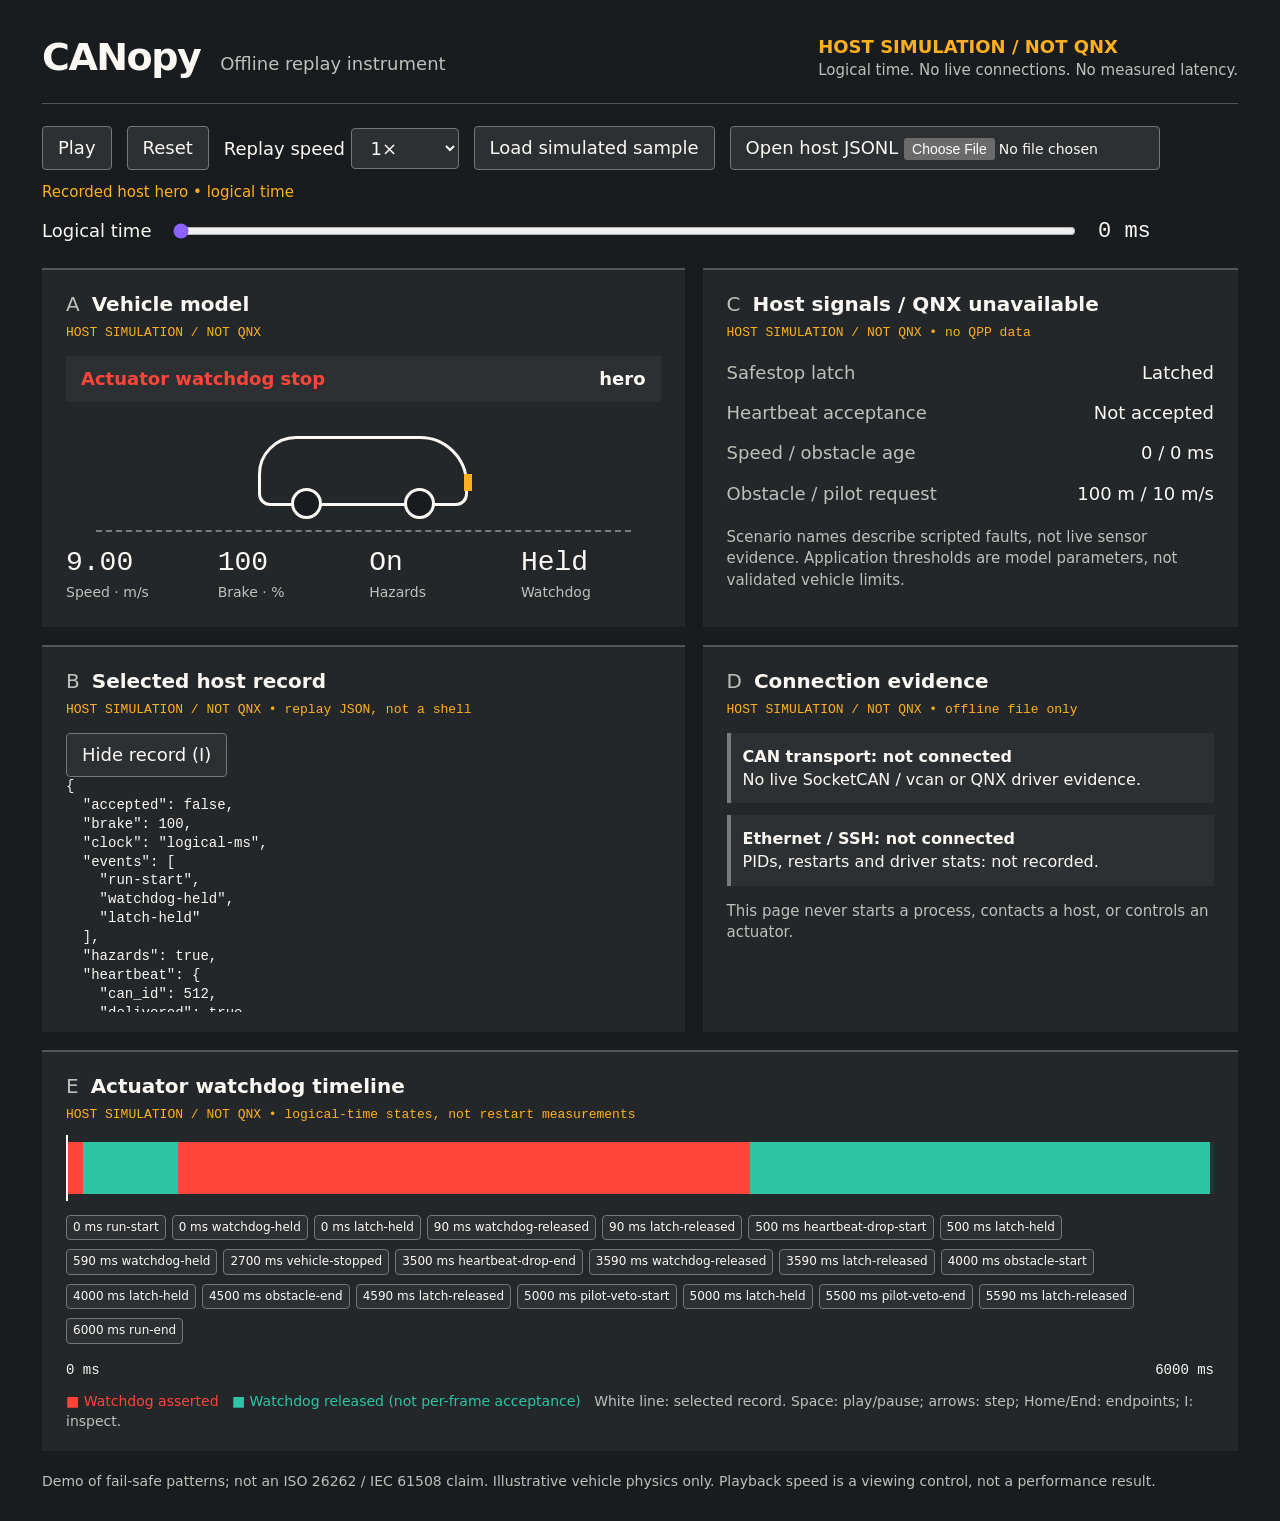
==== commit 3eace30f: "Verify offline replay interactions in Chromium and document target blockers" ====
--- a/docs/replay/index.html
+++ b/docs/replay/index.html
@@ -4,6 +4,7 @@
 <title>CANopy | Offline host replay</title>
 <style>
 :root{color-scheme:dark;--bg:#181c1e;--panel:#232729;--panel2:#2c3032;--ink:#fbf8f4;--muted:#c0c0bb;--ok:#2ec4a6;--warn:#ffb020;--stop:#ff443a;--accent:#8c62ff}*{box-sizing:border-box}body{margin:0;background:var(--bg);color:var(--ink);font:18px/1.45 system-ui,sans-serif}main{max-width:1920px;margin:auto;padding:30px 42px}header{display:flex;align-items:center;justify-content:space-between;gap:20px;border-bottom:1px solid #515657;padding-bottom:18px}h1{font-size:38px;letter-spacing:-1.5px;margin:0}h1 span{font-size:18px;font-weight:400;letter-spacing:0;color:var(--muted);margin-left:20px}.truth{color:var(--warn);font-weight:700}.sub{color:var(--muted);font-size:15px}button,select,input{font:inherit}button,select,.file{background:var(--panel2);border:1px solid #727777;color:var(--ink);padding:8px 15px;border-radius:4px;cursor:pointer}button:focus-visible,select:focus-visible,input:focus-visible,.file:focus-within{outline:3px solid var(--accent);outline-offset:3px}button:hover{border-color:var(--ink)}.controls{display:flex;align-items:center;gap:15px;flex-wrap:wrap;margin:22px 0 12px}.file input{max-width:240px;font-size:14px}.scrub{display:flex;gap:20px;align-items:center;margin:12px 0 24px}.scrub input{flex:1;accent-color:var(--accent)}output{font:22px ui-monospace,monospace;min-width:140px}#message{min-height:24px;color:var(--warn);font-size:15px}.grid{display:grid;grid-template-columns:1.2fr 1fr;gap:18px}section{background:var(--panel);padding:20px 24px;min-width:0;border-top:2px solid #515657}h2{font-size:20px;font-weight:600;margin:0 0 6px}h2 b{color:var(--muted);font-weight:400;margin-right:12px}.source{font:13px ui-monospace,monospace;color:var(--warn);margin:0 0 16px}.ribbon{display:flex;justify-content:space-between;background:var(--panel2);padding:10px 15px;font-weight:650}.danger{color:var(--stop)}.vehicle{height:120px;position:relative;display:flex;align-items:center;justify-content:center;border-bottom:2px dashed #777d7e;margin:10px 30px 15px}.car{width:210px;height:70px;border:3px solid var(--ink);border-radius:38px 48px 12px 12px;position:relative}.car:before,.car:after{content:'';position:absolute;background:var(--bg);border:3px solid var(--ink);border-radius:50%;width:25px;height:25px;bottom:-16px}.car:before{left:30px}.car:after{right:30px}.hazard{position:absolute;background:var(--warn);width:8px;height:17px;right:-7px;bottom:12px;opacity:.15}.hazards-on .hazard{opacity:1}.signals{display:grid;grid-template-columns:repeat(4,1fr);gap:12px;margin-top:10px}.signals strong{display:block;font:28px ui-monospace,monospace}.signals span{font-size:14px;color:var(--muted)}dl{display:grid;grid-template-columns:1fr 1fr;gap:14px;margin:20px 0}dt{color:var(--muted)}dd{margin:0;text-align:right}pre{font:14px/1.35 ui-monospace,monospace;white-space:pre-wrap;overflow-wrap:anywhere;max-height:235px;overflow:auto;margin:0}.strip{padding:12px;border-left:4px solid #777d7e;background:var(--panel2);margin:12px 0;font-size:16px}.strip strong{display:block}.timeline{grid-column:1/-1}#band{height:52px;display:flex;position:relative;background:var(--panel2);margin-top:20px}#band i{flex:1;min-width:0;background:var(--ok)}#band i.stop{background:var(--stop)}#cursor{position:absolute;top:-7px;height:66px;width:2px;background:var(--ink)}.axis{display:flex;justify-content:space-between;font:14px ui-monospace,monospace;margin-top:7px}.legend{font-size:14px;color:var(--muted);margin-top:13px}.key{color:var(--ok)}.key.stop{color:var(--stop)}footer{font-size:14px;color:var(--muted);margin-top:20px}#sample-data{display:none}#events{display:flex;gap:6px;flex-wrap:wrap;padding:0;list-style:none}#events button{font-size:12px;padding:3px 6px}#record[hidden]{display:none}@media(min-width:1500px){main{padding-top:38px}section{padding:24px 30px}.vehicle{height:140px}pre{max-height:245px}}@media(max-width:850px){main{padding:18px}header{display:block}h1 span{display:block;margin:0}.grid{grid-template-columns:1fr}.signals{grid-template-columns:repeat(2,1fr)}.timeline{grid-column:auto}.controls{gap:8px}body{font-size:16px}dl{font-size:14px}}
+@media(min-width:1500px){main{padding:14px 34px}header{padding-bottom:10px}h1{font-size:30px}.controls{margin:12px 0 6px}#message{min-height:20px}.scrub{margin:6px 0 12px}.grid{gap:12px}section{padding:12px 18px}h2{font-size:18px}.source{margin-bottom:8px}.vehicle{height:80px;margin:4px 30px 8px}.signals strong{font-size:24px}pre{max-height:155px}dl{gap:8px;margin:10px 0}.strip{margin:8px 0;padding:8px}#band{height:32px;margin-top:12px}#cursor{height:46px}#events{margin:7px 0}.legend{margin-top:7px}footer{margin-top:10px}}
 </style>
 <main><header><h1>CANopy<span>Offline replay instrument</span></h1><div><div class="truth">HOST SIMULATION / NOT QNX</div><div class="sub">Logical time. No live connections. No measured latency.</div></div></header>
 <div class="controls"><button id="play" type="button">Play</button><button id="reset" type="button">Reset</button><label>Replay speed <select id="rate"><option value="0.25">0.25×</option><option value="1" selected>1×</option><option value="2">2×</option></select></label><button id="sample" type="button">Load simulated sample</button><label class="file">Open host JSONL <input id="file" type="file" accept=".jsonl,.txt,application/json"></label></div>
@@ -14,7 +15,7 @@
 <section><h2><b>C</b>Host signals / QNX unavailable</h2><p class="source">HOST SIMULATION / NOT QNX • no QPP data</p><dl><dt>Safestop latch</dt><dd id="latch">—</dd><dt>Heartbeat acceptance</dt><dd id="accepted">—</dd><dt>Speed / obstacle age</dt><dd id="ages">—</dd><dt>Obstacle / pilot request</dt><dd id="inputs">—</dd></dl><p class="sub">Scenario names describe scripted faults, not live sensor evidence. Application thresholds are model parameters, not validated vehicle limits.</p></section>
 <section><h2><b>B</b>Selected host record</h2><p class="source">HOST SIMULATION / NOT QNX • replay JSON, not a shell</p><button id="inspect" type="button" aria-expanded="true" aria-controls="record">Hide record (I)</button><pre id="record"></pre></section>
 <section><h2><b>D</b>Connection evidence</h2><p class="source">HOST SIMULATION / NOT QNX • offline file only</p><div class="strip"><strong>CAN transport: not connected</strong>No live SocketCAN / vcan or QNX driver evidence.</div><div class="strip"><strong>Ethernet / SSH: not connected</strong>PIDs, restarts and driver stats: not recorded.</div><p class="sub">This page never starts a process, contacts a host, or controls an actuator.</p></section>
-<section class="timeline"><h2><b>E</b>Actuator watchdog timeline</h2><p class="source">HOST SIMULATION / NOT QNX • logical-time states, not restart measurements</p><div id="band" aria-label="Watchdog states across replay"><span id="cursor"></span></div><ol id="events" aria-label="Recorded director events"></ol><div class="axis"><span id="start">0 ms</span><span id="end">4000 ms</span></div><div class="legend"><span class="key stop">■ Watchdog asserted</span> &nbsp; <span class="key">■ Heartbeat accepted / watchdog released</span> &nbsp; White line: selected record. Space: play/pause; arrows: step; Home/End: endpoints; I: inspect.</div></section></div>
+<section class="timeline"><h2><b>E</b>Actuator watchdog timeline</h2><p class="source">HOST SIMULATION / NOT QNX • logical-time states, not restart measurements</p><div id="band" aria-label="Watchdog states across replay"><span id="cursor"></span></div><ol id="events" aria-label="Recorded director events"></ol><div class="axis"><span id="start">0 ms</span><span id="end">4000 ms</span></div><div class="legend"><span class="key stop">■ Watchdog asserted</span> &nbsp; <span class="key">■ Watchdog released (not per-frame acceptance)</span> &nbsp; White line: selected record. Space: play/pause; arrows: step; Home/End: endpoints; I: inspect.</div></section></div>
 <footer>Demo of fail-safe patterns; not an ISO 26262 / IEC 61508 claim. Illustrative vehicle physics only. Playback speed is a viewing control, not a performance result.</footer></main>
 <script id="sample-data" type="application/json">{"accepted": false, "brake": 100, "clock": "logical-ms", "events": ["run-start", "watchdog-held", "latch-held"], "hazards": true, "heartbeat": {"can_id": 512, "delivered": true, "payload_hex": "02640075"}, "inputs": {"obstacle_age_ms": 0, "obstacle_m": 100, "pilot_speed_mps": 10, "speed_age_ms": 0}, "safestop": true, "scenario": "hero", "schema": "canopy.host-run.v1", "seed": 7, "sequence": 0, "source": "host deterministic simulation; NOT QNX", "speed_mps": 9.0, "time_ms": 0, "watchdog": true}
 {"accepted": false, "brake": 100, "clock": "logical-ms", "events": [], "hazards": true, "heartbeat": {"can_id": 512, "delivered": true, "payload_hex": "02640168"}, "inputs": {"obstacle_age_ms": 0, "obstacle_m": 100, "pilot_speed_mps": 10, "speed_age_ms": 0}, "safestop": true, "scenario": "hero", "schema": "canopy.host-run.v1", "seed": 7, "sequence": 1, "source": "host deterministic simulation; NOT QNX", "speed_mps": 8.96, "time_ms": 10, "watchdog": true}
@@ -624,9 +625,7 @@
 const EVENTS = ['run-start','heartbeat-drop-start','heartbeat-drop-end','obstacle-start','obstacle-end','pilot-veto-start','pilot-veto-end','watchdog-held','watchdog-released','latch-held','latch-released','vehicle-stopped','run-end'];
 function parseReplay(text) {
  if(typeof text!=='string'||new TextEncoder().encode(text).length>2000000)throw Error('File exceeds 2 MB limit.');
- const lines=text.trim().split(/
-?
-/);
+ const lines=text.trim().split(/\r?\n/);
  if(!text.trim()||lines.length>10000)throw Error('Use 1–10000 host simulation JSONL records.');
  let last=-1,identity=null;
  const number=n=>typeof n==='number'&&Number.isFinite(n)&&n>=0;
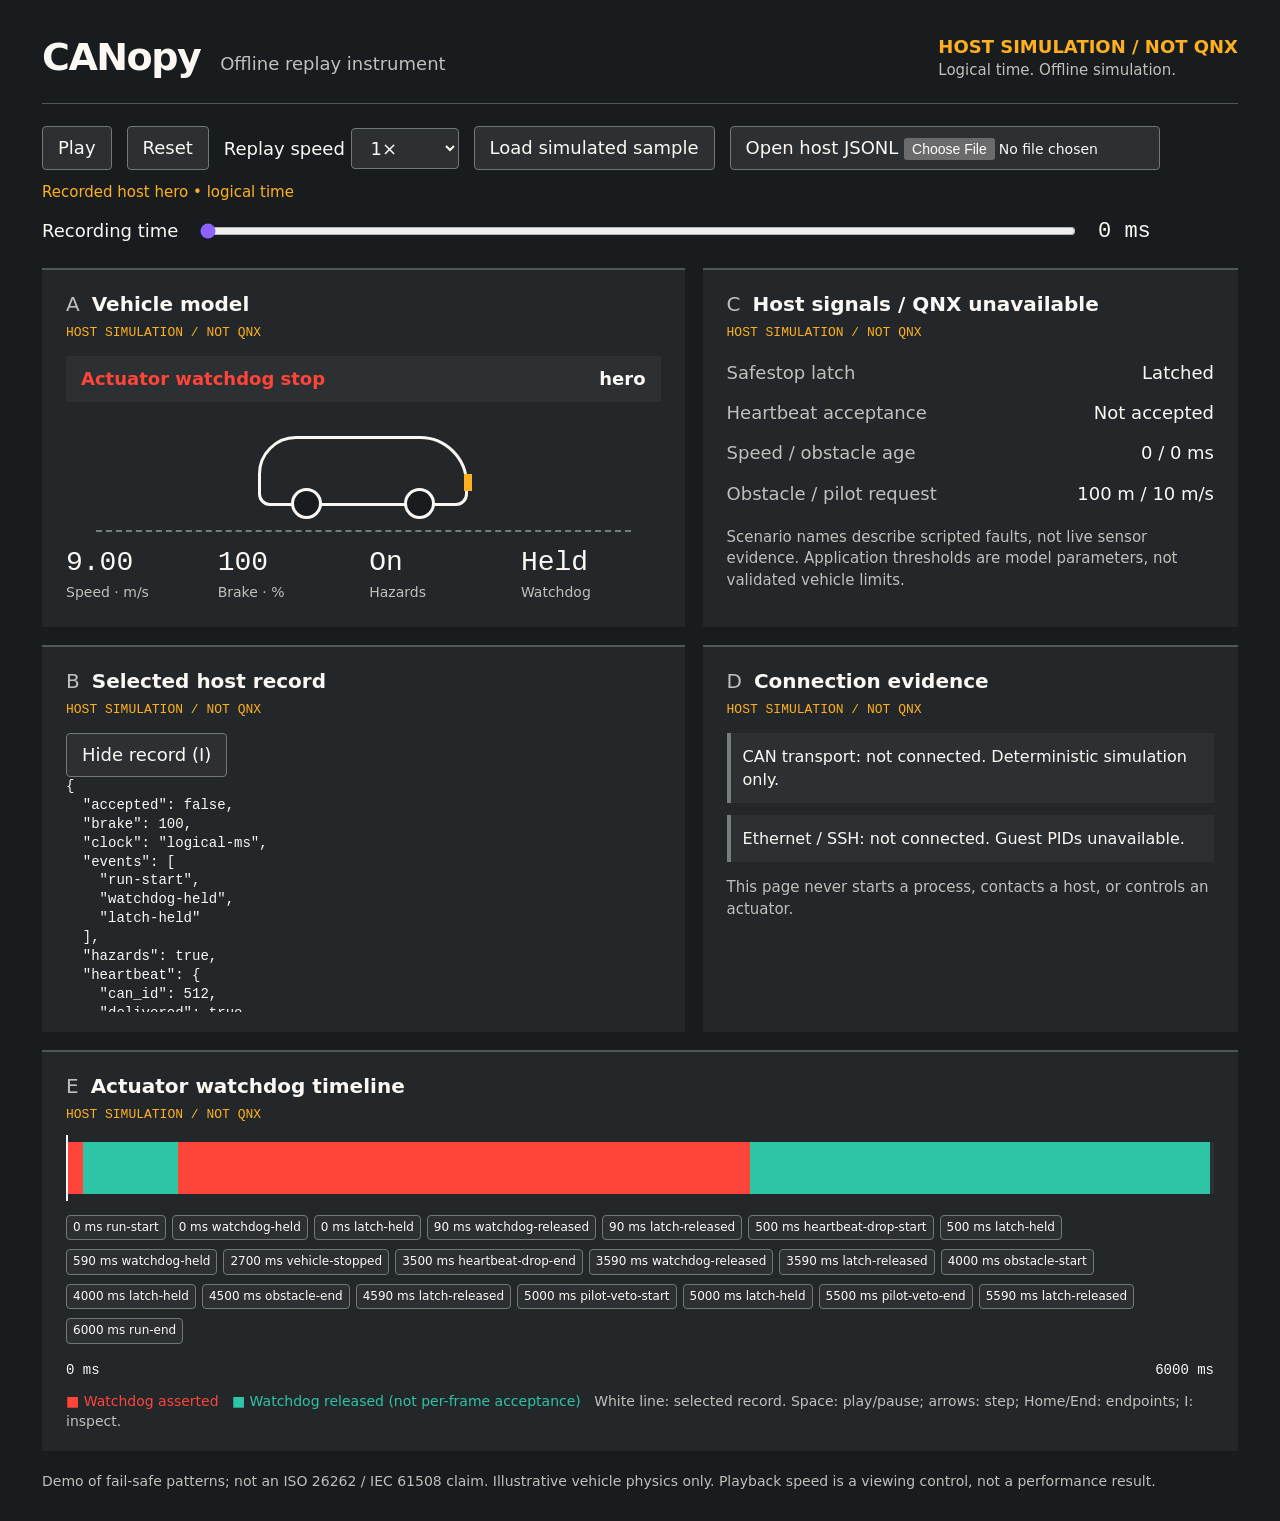
==== commit ae62097d: "Integrate host vcan Pilot VSS session and measured offline replay" ====
--- a/docs/replay/index.html
+++ b/docs/replay/index.html
@@ -5,17 +5,19 @@
 <style>
 :root{color-scheme:dark;--bg:#181c1e;--panel:#232729;--panel2:#2c3032;--ink:#fbf8f4;--muted:#c0c0bb;--ok:#2ec4a6;--warn:#ffb020;--stop:#ff443a;--accent:#8c62ff}*{box-sizing:border-box}body{margin:0;background:var(--bg);color:var(--ink);font:18px/1.45 system-ui,sans-serif}main{max-width:1920px;margin:auto;padding:30px 42px}header{display:flex;align-items:center;justify-content:space-between;gap:20px;border-bottom:1px solid #515657;padding-bottom:18px}h1{font-size:38px;letter-spacing:-1.5px;margin:0}h1 span{font-size:18px;font-weight:400;letter-spacing:0;color:var(--muted);margin-left:20px}.truth{color:var(--warn);font-weight:700}.sub{color:var(--muted);font-size:15px}button,select,input{font:inherit}button,select,.file{background:var(--panel2);border:1px solid #727777;color:var(--ink);padding:8px 15px;border-radius:4px;cursor:pointer}button:focus-visible,select:focus-visible,input:focus-visible,.file:focus-within{outline:3px solid var(--accent);outline-offset:3px}button:hover{border-color:var(--ink)}.controls{display:flex;align-items:center;gap:15px;flex-wrap:wrap;margin:22px 0 12px}.file input{max-width:240px;font-size:14px}.scrub{display:flex;gap:20px;align-items:center;margin:12px 0 24px}.scrub input{flex:1;accent-color:var(--accent)}output{font:22px ui-monospace,monospace;min-width:140px}#message{min-height:24px;color:var(--warn);font-size:15px}.grid{display:grid;grid-template-columns:1.2fr 1fr;gap:18px}section{background:var(--panel);padding:20px 24px;min-width:0;border-top:2px solid #515657}h2{font-size:20px;font-weight:600;margin:0 0 6px}h2 b{color:var(--muted);font-weight:400;margin-right:12px}.source{font:13px ui-monospace,monospace;color:var(--warn);margin:0 0 16px}.ribbon{display:flex;justify-content:space-between;background:var(--panel2);padding:10px 15px;font-weight:650}.danger{color:var(--stop)}.vehicle{height:120px;position:relative;display:flex;align-items:center;justify-content:center;border-bottom:2px dashed #777d7e;margin:10px 30px 15px}.car{width:210px;height:70px;border:3px solid var(--ink);border-radius:38px 48px 12px 12px;position:relative}.car:before,.car:after{content:'';position:absolute;background:var(--bg);border:3px solid var(--ink);border-radius:50%;width:25px;height:25px;bottom:-16px}.car:before{left:30px}.car:after{right:30px}.hazard{position:absolute;background:var(--warn);width:8px;height:17px;right:-7px;bottom:12px;opacity:.15}.hazards-on .hazard{opacity:1}.signals{display:grid;grid-template-columns:repeat(4,1fr);gap:12px;margin-top:10px}.signals strong{display:block;font:28px ui-monospace,monospace}.signals span{font-size:14px;color:var(--muted)}dl{display:grid;grid-template-columns:1fr 1fr;gap:14px;margin:20px 0}dt{color:var(--muted)}dd{margin:0;text-align:right}pre{font:14px/1.35 ui-monospace,monospace;white-space:pre-wrap;overflow-wrap:anywhere;max-height:235px;overflow:auto;margin:0}.strip{padding:12px;border-left:4px solid #777d7e;background:var(--panel2);margin:12px 0;font-size:16px}.strip strong{display:block}.timeline{grid-column:1/-1}#band{height:52px;display:flex;position:relative;background:var(--panel2);margin-top:20px}#band i{flex:1;min-width:0;background:var(--ok)}#band i.stop{background:var(--stop)}#cursor{position:absolute;top:-7px;height:66px;width:2px;background:var(--ink)}.axis{display:flex;justify-content:space-between;font:14px ui-monospace,monospace;margin-top:7px}.legend{font-size:14px;color:var(--muted);margin-top:13px}.key{color:var(--ok)}.key.stop{color:var(--stop)}footer{font-size:14px;color:var(--muted);margin-top:20px}#sample-data{display:none}#events{display:flex;gap:6px;flex-wrap:wrap;padding:0;list-style:none}#events button{font-size:12px;padding:3px 6px}#record[hidden]{display:none}@media(min-width:1500px){main{padding-top:38px}section{padding:24px 30px}.vehicle{height:140px}pre{max-height:245px}}@media(max-width:850px){main{padding:18px}header{display:block}h1 span{display:block;margin:0}.grid{grid-template-columns:1fr}.signals{grid-template-columns:repeat(2,1fr)}.timeline{grid-column:auto}.controls{gap:8px}body{font-size:16px}dl{font-size:14px}}
 @media(min-width:1500px){main{padding:14px 34px}header{padding-bottom:10px}h1{font-size:30px}.controls{margin:12px 0 6px}#message{min-height:20px}.scrub{margin:6px 0 12px}.grid{gap:12px}section{padding:12px 18px}h2{font-size:18px}.source{margin-bottom:8px}.vehicle{height:80px;margin:4px 30px 8px}.signals strong{font-size:24px}pre{max-height:155px}dl{gap:8px;margin:10px 0}.strip{margin:8px 0;padding:8px}#band{height:32px;margin-top:12px}#cursor{height:46px}#events{margin:7px 0}.legend{margin-top:7px}footer{margin-top:10px}}
+@media(min-width:1500px){.strip{font-size:14px;margin:5px 0;padding:6px}.source{font-size:12px}footer{margin-top:6px}#message{white-space:nowrap;overflow:hidden;text-overflow:ellipsis}}
+@media(max-width:850px){.scrub{gap:8px;flex-wrap:wrap}.scrub input{min-width:80px}output{min-width:0;font-size:16px;overflow-wrap:anywhere} .source,.truth,.sub{overflow-wrap:anywhere}header>div{min-width:0}}
 </style>
-<main><header><h1>CANopy<span>Offline replay instrument</span></h1><div><div class="truth">HOST SIMULATION / NOT QNX</div><div class="sub">Logical time. No live connections. No measured latency.</div></div></header>
+<main><header><h1>CANopy<span>Offline replay instrument</span></h1><div><div class="truth">HOST SIMULATION / NOT QNX</div><div class="sub">Recording time. No live connections. No measured latency.</div></div></header>
 <div class="controls"><button id="play" type="button">Play</button><button id="reset" type="button">Reset</button><label>Replay speed <select id="rate"><option value="0.25">0.25×</option><option value="1" selected>1×</option><option value="2">2×</option></select></label><button id="sample" type="button">Load simulated sample</button><label class="file">Open host JSONL <input id="file" type="file" accept=".jsonl,.txt,application/json"></label></div>
 <div id="message" role="status">Built-in recorded hero • seed 7 • canopy_host.director</div>
-<div class="scrub"><label for="seek">Logical time</label><input id="seek" type="range" min="0" max="400" value="0"><output id="clock" for="seek">0 ms</output></div>
+<div class="scrub"><label for="seek">Recording time</label><input id="seek" type="range" min="0" max="400" value="0"><output id="clock" for="seek">0 ms</output></div>
 <div class="grid">
 <section><h2><b>A</b>Vehicle model</h2><p class="source">HOST SIMULATION / NOT QNX</p><div class="ribbon"><span id="state">Stop held</span><span id="scenario">drop</span></div><div class="vehicle"><div id="car" class="car"><i class="hazard"></i></div></div><div class="signals"><div><strong id="speed">—</strong><span>Speed · m/s</span></div><div><strong id="brake">—</strong><span>Brake · %</span></div><div><strong id="hazards">—</strong><span>Hazards</span></div><div><strong id="watchdog">—</strong><span>Watchdog</span></div></div></section>
 <section><h2><b>C</b>Host signals / QNX unavailable</h2><p class="source">HOST SIMULATION / NOT QNX • no QPP data</p><dl><dt>Safestop latch</dt><dd id="latch">—</dd><dt>Heartbeat acceptance</dt><dd id="accepted">—</dd><dt>Speed / obstacle age</dt><dd id="ages">—</dd><dt>Obstacle / pilot request</dt><dd id="inputs">—</dd></dl><p class="sub">Scenario names describe scripted faults, not live sensor evidence. Application thresholds are model parameters, not validated vehicle limits.</p></section>
 <section><h2><b>B</b>Selected host record</h2><p class="source">HOST SIMULATION / NOT QNX • replay JSON, not a shell</p><button id="inspect" type="button" aria-expanded="true" aria-controls="record">Hide record (I)</button><pre id="record"></pre></section>
 <section><h2><b>D</b>Connection evidence</h2><p class="source">HOST SIMULATION / NOT QNX • offline file only</p><div class="strip"><strong>CAN transport: not connected</strong>No live SocketCAN / vcan or QNX driver evidence.</div><div class="strip"><strong>Ethernet / SSH: not connected</strong>PIDs, restarts and driver stats: not recorded.</div><p class="sub">This page never starts a process, contacts a host, or controls an actuator.</p></section>
-<section class="timeline"><h2><b>E</b>Actuator watchdog timeline</h2><p class="source">HOST SIMULATION / NOT QNX • logical-time states, not restart measurements</p><div id="band" aria-label="Watchdog states across replay"><span id="cursor"></span></div><ol id="events" aria-label="Recorded director events"></ol><div class="axis"><span id="start">0 ms</span><span id="end">4000 ms</span></div><div class="legend"><span class="key stop">■ Watchdog asserted</span> &nbsp; <span class="key">■ Watchdog released (not per-frame acceptance)</span> &nbsp; White line: selected record. Space: play/pause; arrows: step; Home/End: endpoints; I: inspect.</div></section></div>
+<section class="timeline"><h2><b>E</b>Actuator watchdog timeline</h2><p class="source">HOST SIMULATION / NOT QNX • recorded-time states, not restart measurements</p><div id="band" aria-label="Watchdog states across replay"><span id="cursor"></span></div><ol id="events" aria-label="Recorded director events"></ol><div class="axis"><span id="start">0 ms</span><span id="end">4000 ms</span></div><div class="legend"><span class="key stop">■ Watchdog asserted</span> &nbsp; <span class="key">■ Watchdog released (not per-frame acceptance)</span> &nbsp; White line: selected record. Space: play/pause; arrows: step; Home/End: endpoints; I: inspect.</div></section></div>
 <footer>Demo of fail-safe patterns; not an ISO 26262 / IEC 61508 claim. Illustrative vehicle physics only. Playback speed is a viewing control, not a performance result.</footer></main>
 <script id="sample-data" type="application/json">{"accepted": false, "brake": 100, "clock": "logical-ms", "events": ["run-start", "watchdog-held", "latch-held"], "hazards": true, "heartbeat": {"can_id": 512, "delivered": true, "payload_hex": "02640075"}, "inputs": {"obstacle_age_ms": 0, "obstacle_m": 100, "pilot_speed_mps": 10, "speed_age_ms": 0}, "safestop": true, "scenario": "hero", "schema": "canopy.host-run.v1", "seed": 7, "sequence": 0, "source": "host deterministic simulation; NOT QNX", "speed_mps": 9.0, "time_ms": 0, "watchdog": true}
 {"accepted": false, "brake": 100, "clock": "logical-ms", "events": [], "hazards": true, "heartbeat": {"can_id": 512, "delivered": true, "payload_hex": "02640168"}, "inputs": {"obstacle_age_ms": 0, "obstacle_m": 100, "pilot_speed_mps": 10, "speed_age_ms": 0}, "safestop": true, "scenario": "hero", "schema": "canopy.host-run.v1", "seed": 7, "sequence": 1, "source": "host deterministic simulation; NOT QNX", "speed_mps": 8.96, "time_ms": 10, "watchdog": true}
@@ -631,9 +633,14 @@
  const number=n=>typeof n==='number'&&Number.isFinite(n)&&n>=0;
  return lines.map((line,index)=>{
   let r;try{r=JSON.parse(line);}catch{throw Error('Invalid JSON at line '+(index+1));}
+  const live=r?.schema==='canopy.host-vcan-run.v1';
   const h=r?.heartbeat,inp=r?.inputs;
+  if(live){
+   const first=JSON.parse(lines[0]);
+   if(r.source!=='HOST VCAN live SocketCAN; simulated vehicle; NOT QNX'||r.clock!=='host-monotonic-ns'||r.scenario!=='host-session'||!Number.isSafeInteger(r.monotonic_ns)||r.monotonic_ns<0||!Number.isSafeInteger(r.origin_ns)||r.origin_ns<0||r.origin_ns!==first.origin_ns||r.time_ms!==(r.monotonic_ns-r.origin_ns)/1e6||typeof r.interface!=='string'||!r.interface||r.interface.length>15||r.interface!==first.interface||!['sender_pid','actuator_pid'].every(k=>Number.isSafeInteger(r[k])&&r[k]>0)||!Array.isArray(r.events)||r.events.length)throw Error('Invalid HOST VCAN provenance');
+  }
   const id=JSON.stringify([r?.source,r?.schema,r?.scenario,r?.seed]);
-  if(!r||r.schema!=='canopy.host-run.v1'||r.source!==SOURCE||r.scenario!=='hero'||r.clock!=='logical-ms'||!Number.isSafeInteger(r.seed)||r.sequence!==index||!Number.isSafeInteger(r.time_ms)||r.time_ms<=last||r.time_ms<0||!number(r.speed_mps)||!number(r.brake)||r.brake>100||!['hazards','watchdog','safestop','accepted'].every(k=>typeof r[k]==='boolean')||!Array.isArray(r.events)||new Set(r.events).size!==r.events.length||!r.events.every(e=>EVENTS.includes(e))||!inp||Object.keys(inp).sort().join()!=='obstacle_age_ms,obstacle_m,pilot_speed_mps,speed_age_ms'||!Object.values(inp).every(number)||!h||h.can_id!==512||typeof h.delivered!=='boolean'||typeof h.payload_hex!=='string'||!(/^[0-9a-fA-F]{8}$/).test(h.payload_hex)||identity!==null&&identity!==id)throw Error('Unsupported host simulation record at line '+(index+1));
+  if(!r||!live&&(r.schema!=='canopy.host-run.v1'||r.source!==SOURCE||r.scenario!=='hero'||r.clock!=='logical-ms'||!Number.isSafeInteger(r.seed))||r.sequence!==index||!(live?number(r.time_ms):Number.isSafeInteger(r.time_ms))||r.time_ms<=last||r.time_ms<0||!number(r.speed_mps)||!number(r.brake)||r.brake>100||!['hazards','watchdog','safestop','accepted'].every(k=>typeof r[k]==='boolean')||!Array.isArray(r.events)||new Set(r.events).size!==r.events.length||!r.events.every(e=>EVENTS.includes(e))||!inp||Object.keys(inp).sort().join()!=='obstacle_age_ms,obstacle_m,pilot_speed_mps,speed_age_ms'||!Object.values(inp).every(number)||!h||h.can_id!==512||typeof h.delivered!=='boolean'||typeof h.payload_hex!=='string'||!(/^[0-9a-fA-F]{8}$/).test(h.payload_hex)||identity!==null&&identity!==id)throw Error('Unsupported host simulation record at line '+(index+1));
   const bytes=h.payload_hex.match(/../g).map(x=>parseInt(x,16));
   let crc=255;for(const b of [2,0,...bytes.slice(0,3)]){crc^=b;for(let bit=0;bit<8;bit++)crc=((crc<<1)^((crc&128)?29:0))&255;}
   if((crc^255)!==bytes[3]||bytes[0]>3||bytes[1]>100||bytes[2]>15||bytes[0]===2&&bytes[1]!==100)throw Error('Invalid heartbeat at line '+(index+1));
@@ -644,7 +651,12 @@
 let rows = [], position = 0, timer = null;
 function pause(){ if(timer !== null) clearInterval(timer); timer = null; $('play').textContent = 'Play'; }
 function render(){
- const r=rows[position]; $('seek').value=position; $('clock').textContent=r.time_ms+' ms';
+ const r=rows[position]; const live=r.schema==='canopy.host-vcan-run.v1';
+ document.querySelectorAll('.source,.truth').forEach(el=>el.textContent=live?'HOST VCAN / NOT QNX • recorded host data':'HOST SIMULATION / NOT QNX');
+ document.querySelector('header .sub').textContent=live?'Measured host monotonic time. Offline recording.':'Logical time. Offline simulation.';
+ const strips=document.querySelectorAll('.strip');
+ strips[0].textContent=live?'Recorded Linux SocketCAN on '+r.interface+'; synthetic project sensors / vehicle. Not a live connection.':'CAN transport: not connected. Deterministic simulation only.';
+ strips[1].textContent=live?'Recorded host PIDs: sender '+r.sender_pid+', actuator '+r.actuator_pid+'. QNX / SSH / driver stats unavailable.':'Ethernet / SSH: not connected. Guest PIDs unavailable.'; $('seek').value=position; $('clock').textContent=r.time_ms+' ms';
  $('speed').textContent=r.speed_mps.toFixed(2); $('brake').textContent=r.brake; $('hazards').textContent=r.hazards?'On':'Off'; $('watchdog').textContent=r.watchdog?'Held':'Released';
  $('latch').textContent=r.safestop?'Latched':'Released'; $('accepted').textContent=r.accepted?'Accepted':'Not accepted';
  $('state').textContent=r.watchdog?'Actuator watchdog stop':r.safestop?'Safestop latched':r.brake?'Brake / recovery':'Driving model';
@@ -656,12 +668,12 @@
  $('band').replaceChildren(); $('events').replaceChildren();
  rows.forEach((r,i)=>{r.events.forEach(event=>{const item=document.createElement('li'),button=document.createElement('button');button.textContent=r.time_ms+' ms '+event;button.onclick=()=>{pause();position=i;render();};item.append(button);$('events').append(item);});const part=document.createElement('i');part.className=r.watchdog?'stop':'';part.style.flex=String(i<rows.length-1?rows[i+1].time_ms-r.time_ms:0);part.title=r.time_ms+' ms: '+(r.watchdog?'watchdog asserted':'watchdog released');$('band').append(part);});
  const cursor=document.createElement('span');cursor.id='cursor';$('band').append(cursor);
- $('start').textContent=rows[0].time_ms+' ms';$('end').textContent=rows[rows.length-1].time_ms+' ms';$('message').textContent=label;render();
+ $('start').textContent=rows[0].time_ms+' ms';$('end').textContent=rows[rows.length-1].time_ms+' ms';$('message').textContent=rows[0].schema==='canopy.host-vcan-run.v1'?label+' | '+rows[0].source+' | '+rows[0].clock:label;render();
 }
 function sample(){load($('sample-data').textContent,'Recorded host hero • logical time');}
 $('play').onclick=()=>{if(timer!==null){pause();return;}if(position===rows.length-1)position=0;let logical=rows[position].time_ms;timer=setInterval(()=>{logical+=20*Number($('rate').value);while(position<rows.length-1 && rows[position+1].time_ms<=logical)position++;render();if(position===rows.length-1)pause();},20);$('play').textContent='Pause';};
 $('reset').onclick=()=>{pause();position=0;render();};$('seek').oninput=()=>{pause();position=Number($('seek').value);render();};$('sample').onclick=sample;
-$('file').onchange=async event=>{pause();const file=event.target.files[0];if(!file)return;try{if(file.size>2000000)throw Error('File exceeds 2 MB limit.');load(await file.text(),'Local host simulation: '+file.name);}catch(error){$('message').textContent='Replay not loaded: '+error.message+' Previous replay retained.';}event.target.value='';};
+$('file').onchange=async event=>{pause();const file=event.target.files[0];if(!file)return;try{if(file.size>2000000)throw Error('File exceeds 2 MB limit.');load(await file.text(),'Local host recording: '+file.name);}catch(error){$('message').textContent='Replay not loaded: '+error.message+' Previous replay retained.';}event.target.value='';};
 $('inspect').onclick=()=>{const hidden=!$('record').hidden;$('record').hidden=hidden;$('inspect').setAttribute('aria-expanded',String(!hidden));$('inspect').textContent=hidden?'Show record (I)':'Hide record (I)';};
 document.addEventListener('keydown',event=>{if(event.altKey||event.ctrlKey||event.metaKey||/INPUT|SELECT|TEXTAREA|BUTTON/.test(event.target.tagName))return;if(event.code==='Space'){event.preventDefault();$('play').click();}else if(['ArrowLeft','ArrowRight','Home','End'].includes(event.key)){event.preventDefault();pause();position=event.key==='Home'?0:event.key==='End'?rows.length-1:Math.max(0,Math.min(rows.length-1,position+(event.key==='ArrowRight'?1:-1)));render();}else if(event.key.toLowerCase()==='i')$('inspect').click();});
 sample();
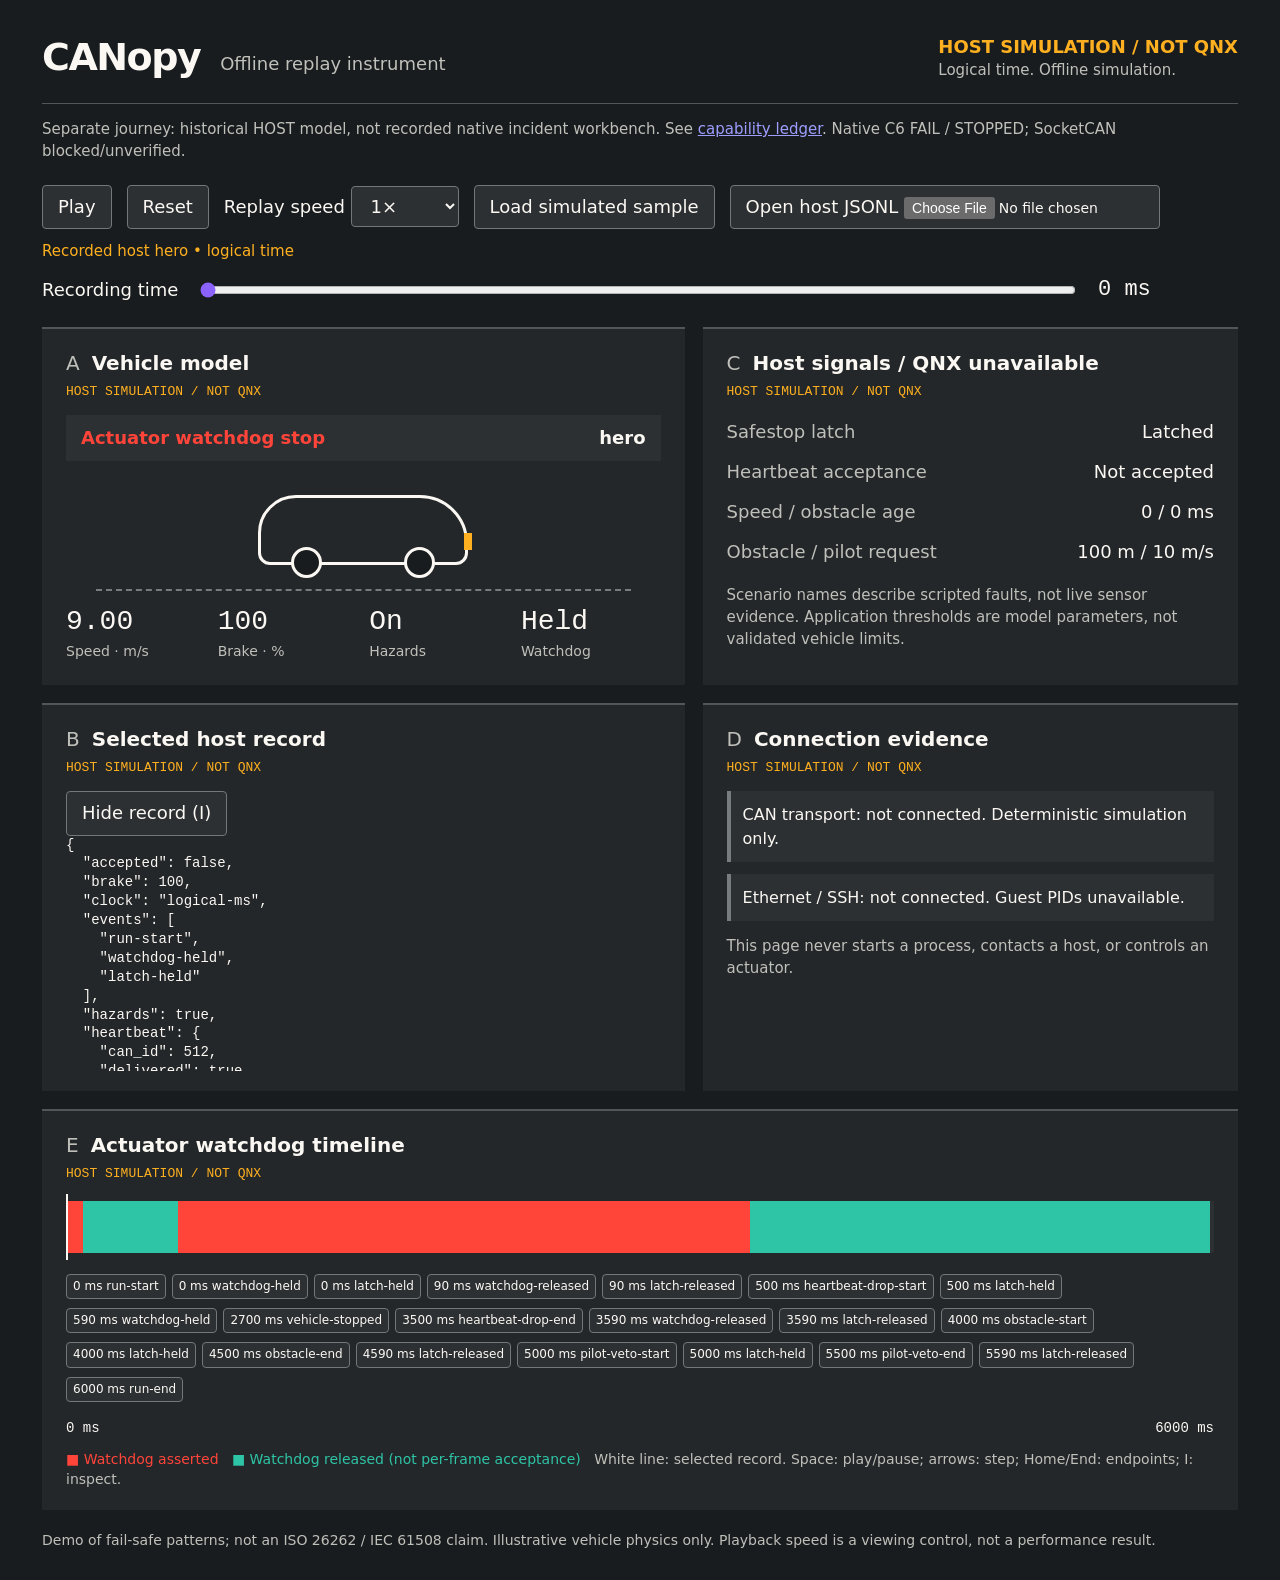
==== commit 9f5eae97: "docs: pivot to incident evidence and canonical scoped capability ledger" ====
--- a/docs/replay/index.html
+++ b/docs/replay/index.html
@@ -9,6 +9,7 @@
 @media(max-width:850px){.scrub{gap:8px;flex-wrap:wrap}.scrub input{min-width:80px}output{min-width:0;font-size:16px;overflow-wrap:anywhere} .source,.truth,.sub{overflow-wrap:anywhere}header>div{min-width:0}}
 </style>
 <main><header><h1>CANopy<span>Offline replay instrument</span></h1><div><div class="truth">HOST SIMULATION / NOT QNX</div><div class="sub">Recording time. No live connections. No measured latency.</div></div></header>
+<p class="sub">Separate journey: historical HOST model, not recorded native incident workbench. See <a href="../capabilities.md">capability ledger</a>. Native C6 FAIL / STOPPED; SocketCAN blocked/unverified.</p>
 <div class="controls"><button id="play" type="button">Play</button><button id="reset" type="button">Reset</button><label>Replay speed <select id="rate"><option value="0.25">0.25×</option><option value="1" selected>1×</option><option value="2">2×</option></select></label><button id="sample" type="button">Load simulated sample</button><label class="file">Open host JSONL <input id="file" type="file" accept=".jsonl,.txt,application/json"></label></div>
 <div id="message" role="status">Built-in recorded hero • seed 7 • canopy_host.director</div>
 <div class="scrub"><label for="seek">Recording time</label><input id="seek" type="range" min="0" max="400" value="0"><output id="clock" for="seek">0 ms</output></div>
